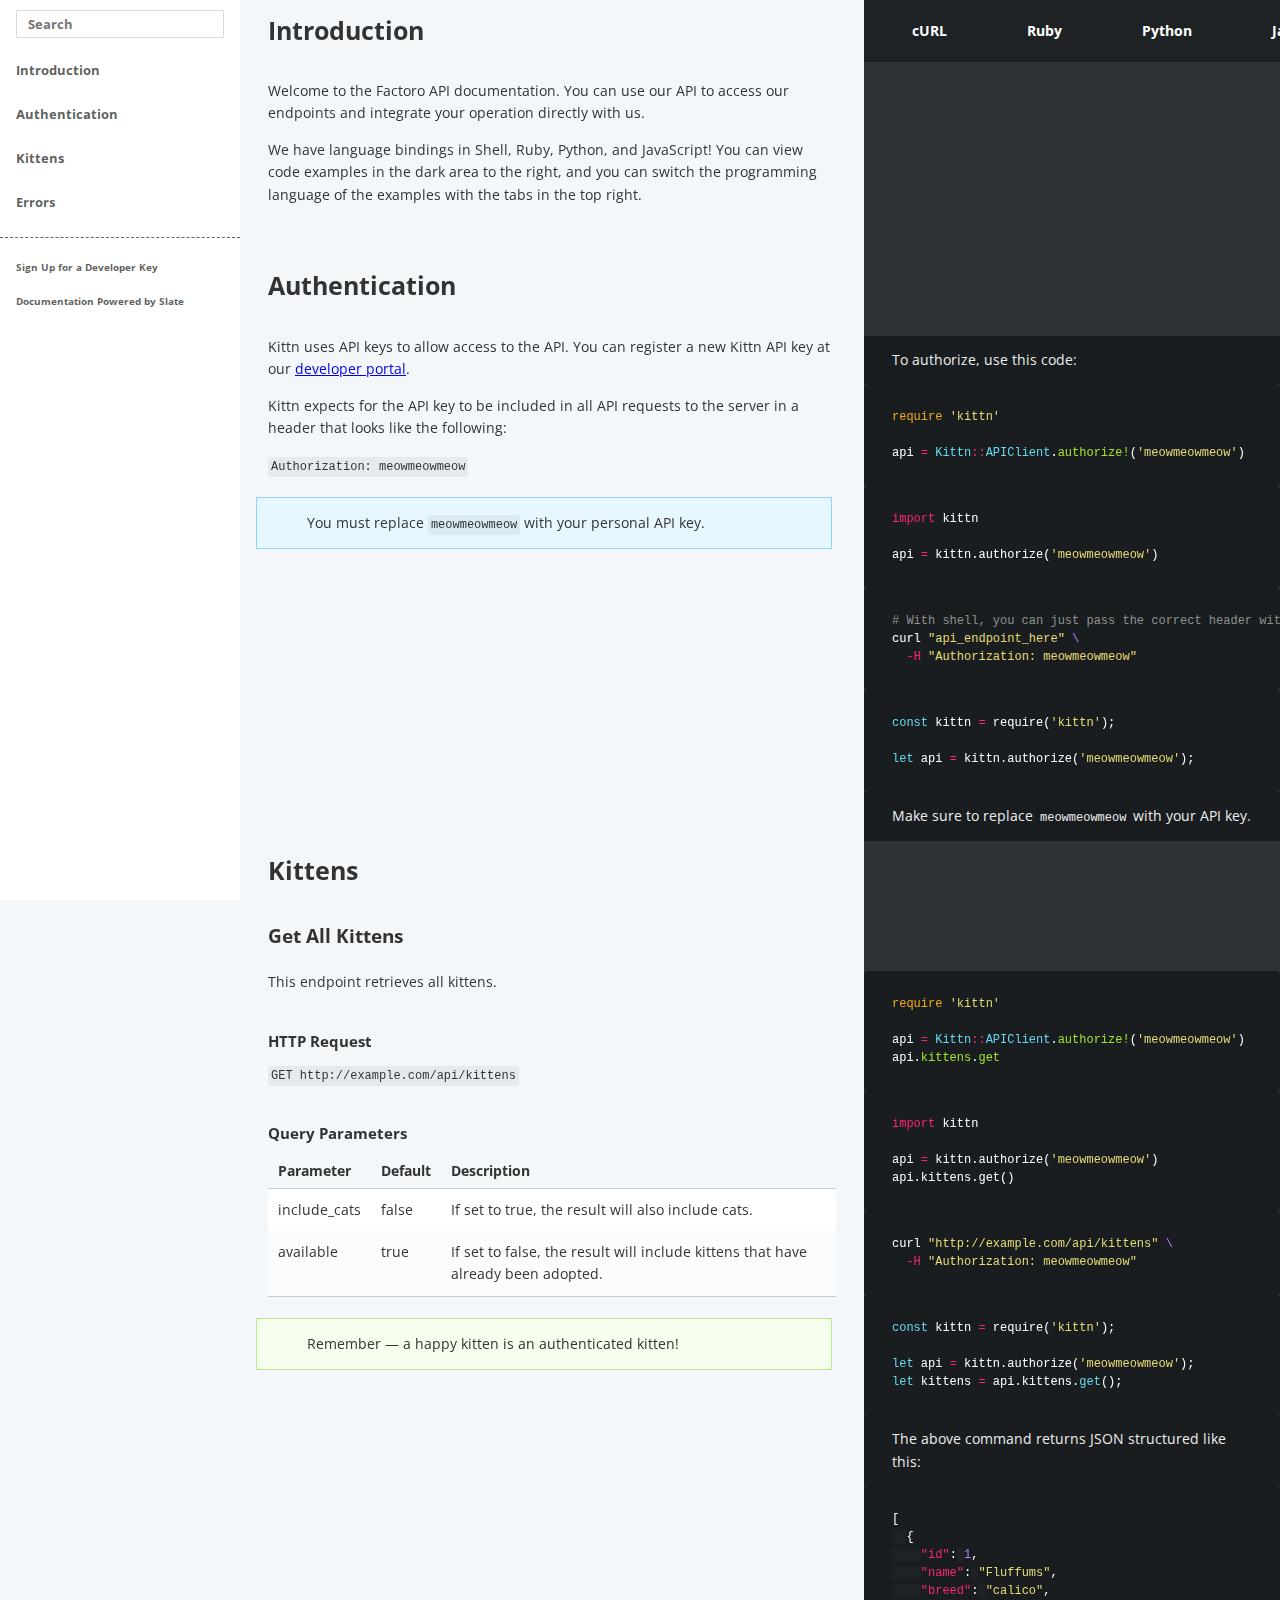
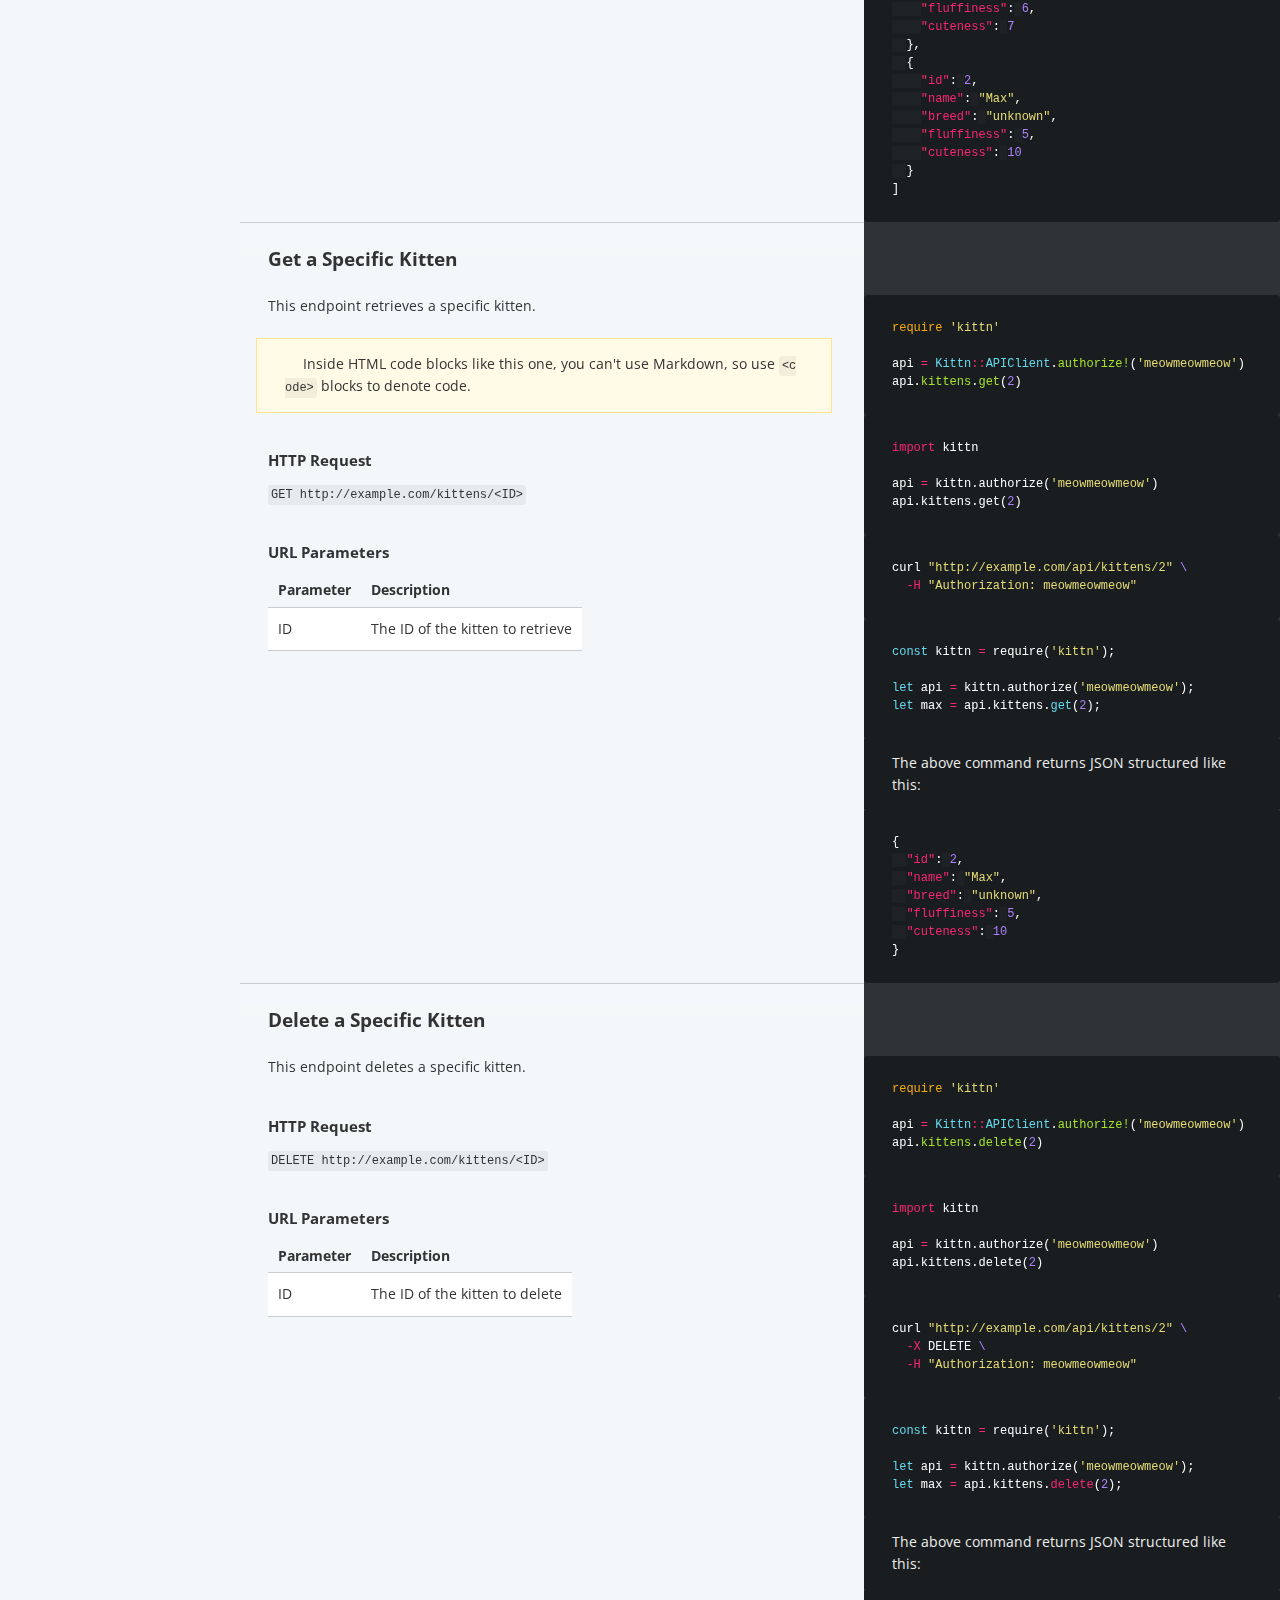
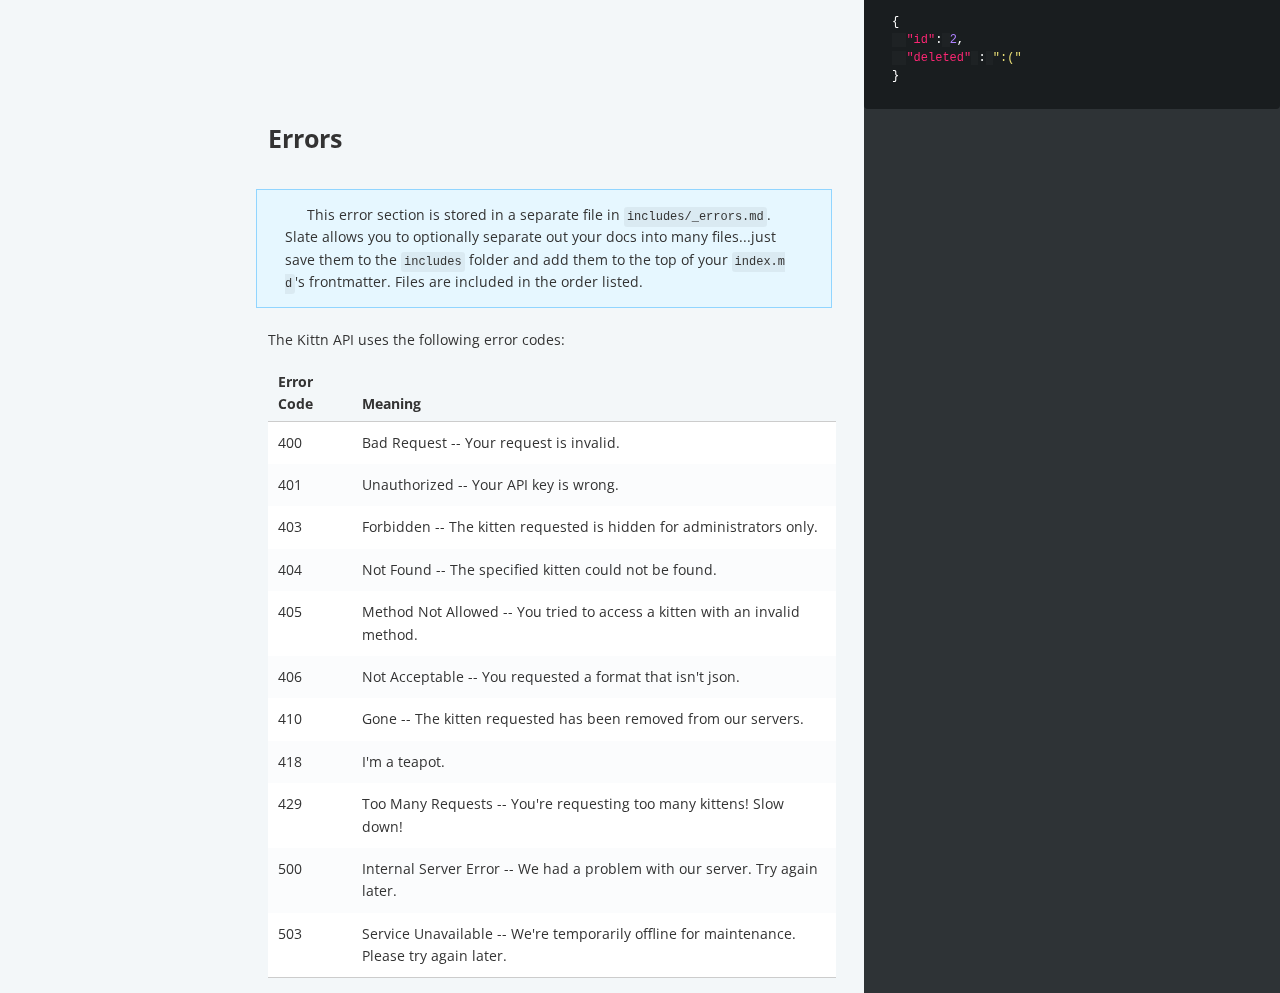
==== index.html @ afe152ae "publish: Adds localization support. Adds ant design style menu." ====
<!doctype html>
<html>
  <head>
    <meta charset="utf-8">
    <meta content="IE=edge,chrome=1" http-equiv="X-UA-Compatible">
    <meta name="viewport" content="width=device-width, initial-scale=1, maximum-scale=1">
    <title>t(:title)</title>

    <style media="screen">
      .highlight table td { padding: 5px; }
.highlight table pre { margin: 0; }
.highlight .gh {
  color: #999999;
}
.highlight .sr {
  color: #f6aa11;
}
.highlight .go {
  color: #888888;
}
.highlight .gp {
  color: #555555;
}
.highlight .gs {
}
.highlight .gu {
  color: #aaaaaa;
}
.highlight .nb {
  color: #f6aa11;
}
.highlight .cm {
  color: #75715e;
}
.highlight .cp {
  color: #75715e;
}
.highlight .c1 {
  color: #75715e;
}
.highlight .cs {
  color: #75715e;
}
.highlight .c, .highlight .ch, .highlight .cd, .highlight .cpf {
  color: #75715e;
}
.highlight .err {
  color: #960050;
}
.highlight .gr {
  color: #960050;
}
.highlight .gt {
  color: #960050;
}
.highlight .gd {
  color: #49483e;
}
.highlight .gi {
  color: #49483e;
}
.highlight .ge {
  color: #49483e;
}
.highlight .kc {
  color: #66d9ef;
}
.highlight .kd {
  color: #66d9ef;
}
.highlight .kr {
  color: #66d9ef;
}
.highlight .no {
  color: #66d9ef;
}
.highlight .kt {
  color: #66d9ef;
}
.highlight .mf {
  color: #ae81ff;
}
.highlight .mh {
  color: #ae81ff;
}
.highlight .il {
  color: #ae81ff;
}
.highlight .mi {
  color: #ae81ff;
}
.highlight .mo {
  color: #ae81ff;
}
.highlight .m, .highlight .mb, .highlight .mx {
  color: #ae81ff;
}
.highlight .sc {
  color: #ae81ff;
}
.highlight .se {
  color: #ae81ff;
}
.highlight .ss {
  color: #ae81ff;
}
.highlight .sd {
  color: #e6db74;
}
.highlight .s2 {
  color: #e6db74;
}
.highlight .sb {
  color: #e6db74;
}
.highlight .sh {
  color: #e6db74;
}
.highlight .si {
  color: #e6db74;
}
.highlight .sx {
  color: #e6db74;
}
.highlight .s1 {
  color: #e6db74;
}
.highlight .s, .highlight .sa, .highlight .dl {
  color: #e6db74;
}
.highlight .na {
  color: #a6e22e;
}
.highlight .nc {
  color: #a6e22e;
}
.highlight .nd {
  color: #a6e22e;
}
.highlight .ne {
  color: #a6e22e;
}
.highlight .nf, .highlight .fm {
  color: #a6e22e;
}
.highlight .vc {
  color: #ffffff;
}
.highlight .nn {
  color: #ffffff;
}
.highlight .ni {
  color: #ffffff;
}
.highlight .bp {
  color: #ffffff;
}
.highlight .vg {
  color: #ffffff;
}
.highlight .vi {
  color: #ffffff;
}
.highlight .nv, .highlight .vm {
  color: #ffffff;
}
.highlight .w {
  color: #ffffff;
}
.highlight {
  color: #ffffff;
}
.highlight .n, .highlight .py, .highlight .nx {
  color: #ffffff;
}
.highlight .nl {
  color: #f92672;
}
.highlight .ow {
  color: #f92672;
}
.highlight .nt {
  color: #f92672;
}
.highlight .k, .highlight .kv {
  color: #f92672;
}
.highlight .kn {
  color: #f92672;
}
.highlight .kp {
  color: #f92672;
}
.highlight .o {
  color: #f92672;
}
    </style>
    <style media="print">
      * {
        -webkit-transition:none!important;
        transition:none!important;
      }
      .highlight table td { padding: 5px; }
.highlight table pre { margin: 0; }
.highlight, .highlight .w {
  color: #586e75;
}
.highlight .err {
  color: #002b36;
  background-color: #dc322f;
}
.highlight .c, .highlight .ch, .highlight .cd, .highlight .cm, .highlight .cpf, .highlight .c1, .highlight .cs {
  color: #657b83;
}
.highlight .cp {
  color: #b58900;
}
.highlight .nt {
  color: #b58900;
}
.highlight .o, .highlight .ow {
  color: #93a1a1;
}
.highlight .p, .highlight .pi {
  color: #93a1a1;
}
.highlight .gi {
  color: #859900;
}
.highlight .gd {
  color: #dc322f;
}
.highlight .gh {
  color: #268bd2;
  background-color: #002b36;
  font-weight: bold;
}
.highlight .k, .highlight .kn, .highlight .kp, .highlight .kr, .highlight .kv {
  color: #6c71c4;
}
.highlight .kc {
  color: #cb4b16;
}
.highlight .kt {
  color: #cb4b16;
}
.highlight .kd {
  color: #cb4b16;
}
.highlight .s, .highlight .sb, .highlight .sc, .highlight .dl, .highlight .sd, .highlight .s2, .highlight .sh, .highlight .sx, .highlight .s1 {
  color: #859900;
}
.highlight .sa {
  color: #6c71c4;
}
.highlight .sr {
  color: #2aa198;
}
.highlight .si {
  color: #d33682;
}
.highlight .se {
  color: #d33682;
}
.highlight .nn {
  color: #b58900;
}
.highlight .nc {
  color: #b58900;
}
.highlight .no {
  color: #b58900;
}
.highlight .na {
  color: #268bd2;
}
.highlight .m, .highlight .mb, .highlight .mf, .highlight .mh, .highlight .mi, .highlight .il, .highlight .mo, .highlight .mx {
  color: #859900;
}
.highlight .ss {
  color: #859900;
}
    </style>
    <link href="stylesheets/screen-9bd0ce08.css" rel="stylesheet" media="screen" />
    <link href="stylesheets/print-f127ecdf.css" rel="stylesheet" media="print" />
      <script src="javascripts/all-a9fde460.js"></script>

    <script>
      $(function() { setupCodeCopy(); });
    </script>
  </head>

  <body class="index" data-languages="[&quot;shell&quot;,&quot;ruby&quot;,&quot;python&quot;,&quot;javascript&quot;]">
    <a href="#" id="nav-button">
      <span>
        NAV
        <img src="images/navbar-cad8cdcb.png" alt="" />
      </span>
    </a>
    <div class="toc-wrapper">
      <img src="images/logo-1e815a84.png" class="logo" alt="" />
        <div class="lang-selector">
              <a href="#" data-language-name="shell">cURL</a>
              <a href="#" data-language-name="ruby">Ruby</a>
              <a href="#" data-language-name="python">Python</a>
              <a href="#" data-language-name="javascript">JavaScript</a>
        </div>
        <div class="search">
          <input type="text" class="search" id="input-search" placeholder="Search">
        </div>
        <ul class="search-results"></ul>
      <ul id="toc" class="toc-list-h1">
          <li>
            <a href="#introduction" class="toc-h1 toc-link" data-title="Introduction">Introduction</a>
          </li>
          <li>
            <a href="#authentication" class="toc-h1 toc-link" data-title="Authentication">Authentication</a>
          </li>
          <li>
            <a href="#kittens" class="toc-h1 toc-link" data-title="Kittens">Kittens</a>
              <ul class="toc-list-h2">
                  <li>
                    <a href="#get-all-kittens" class="toc-h2 toc-link" data-title="Get All Kittens">Get All Kittens</a>
                  </li>
                  <li>
                    <a href="#get-a-specific-kitten" class="toc-h2 toc-link" data-title="Get a Specific Kitten">Get a Specific Kitten</a>
                  </li>
                  <li>
                    <a href="#delete-a-specific-kitten" class="toc-h2 toc-link" data-title="Delete a Specific Kitten">Delete a Specific Kitten</a>
                  </li>
              </ul>
          </li>
          <li>
            <a href="#errors" class="toc-h1 toc-link" data-title="Errors">Errors</a>
          </li>
      </ul>
        <ul class="toc-footer">
            <li><a href='#'>Sign Up for a Developer Key</a></li>
            <li><a href='https://github.com/slatedocs/slate'>Documentation Powered by Slate</a></li>
        </ul>
    </div>
    <div class="page-wrapper">
      <div class="dark-box"></div>
      <div class="content">
        <h1 id='introduction'>Introduction</h1>
<p>Welcome to the Factoro API  documentation. You can use our API to access our endpoints and integrate your operation directly with us.</p>

<p>We have language bindings in Shell, Ruby, Python, and JavaScript! You can view code examples in the dark area to the right, and you can switch the programming language of the examples with the tabs in the top right.</p>
<h1 id='authentication'>Authentication</h1>
<blockquote>
<p>To authorize, use this code:</p>
</blockquote>
<div class="highlight"><pre class="highlight ruby tab-ruby"><code><span class="nb">require</span> <span class="s1">'kittn'</span>

<span class="n">api</span> <span class="o">=</span> <span class="no">Kittn</span><span class="o">::</span><span class="no">APIClient</span><span class="p">.</span><span class="nf">authorize!</span><span class="p">(</span><span class="s1">'meowmeowmeow'</span><span class="p">)</span>
</code></pre></div><div class="highlight"><pre class="highlight python tab-python"><code><span class="kn">import</span> <span class="nn">kittn</span>

<span class="n">api</span> <span class="o">=</span> <span class="n">kittn</span><span class="p">.</span><span class="n">authorize</span><span class="p">(</span><span class="s">'meowmeowmeow'</span><span class="p">)</span>
</code></pre></div><div class="highlight"><pre class="highlight shell tab-shell"><code><span class="c"># With shell, you can just pass the correct header with each request</span>
curl <span class="s2">"api_endpoint_here"</span> <span class="se">\</span>
  <span class="nt">-H</span> <span class="s2">"Authorization: meowmeowmeow"</span>
</code></pre></div><div class="highlight"><pre class="highlight javascript tab-javascript"><code><span class="kd">const</span> <span class="nx">kittn</span> <span class="o">=</span> <span class="nx">require</span><span class="p">(</span><span class="dl">'</span><span class="s1">kittn</span><span class="dl">'</span><span class="p">);</span>

<span class="kd">let</span> <span class="nx">api</span> <span class="o">=</span> <span class="nx">kittn</span><span class="p">.</span><span class="nx">authorize</span><span class="p">(</span><span class="dl">'</span><span class="s1">meowmeowmeow</span><span class="dl">'</span><span class="p">);</span>
</code></pre></div>
<blockquote>
<p>Make sure to replace <code>meowmeowmeow</code> with your API key.</p>
</blockquote>

<p>Kittn uses API keys to allow access to the API. You can register a new Kittn API key at our <a href="http://example.com/developers">developer portal</a>.</p>

<p>Kittn expects for the API key to be included in all API requests to the server in a header that looks like the following:</p>

<p><code>Authorization: meowmeowmeow</code></p>

<aside class="notice">
You must replace <code>meowmeowmeow</code> with your personal API key.
</aside>
<h1 id='kittens'>Kittens</h1><h2 id='get-all-kittens'>Get All Kittens</h2><div class="highlight"><pre class="highlight ruby tab-ruby"><code><span class="nb">require</span> <span class="s1">'kittn'</span>

<span class="n">api</span> <span class="o">=</span> <span class="no">Kittn</span><span class="o">::</span><span class="no">APIClient</span><span class="p">.</span><span class="nf">authorize!</span><span class="p">(</span><span class="s1">'meowmeowmeow'</span><span class="p">)</span>
<span class="n">api</span><span class="p">.</span><span class="nf">kittens</span><span class="p">.</span><span class="nf">get</span>
</code></pre></div><div class="highlight"><pre class="highlight python tab-python"><code><span class="kn">import</span> <span class="nn">kittn</span>

<span class="n">api</span> <span class="o">=</span> <span class="n">kittn</span><span class="p">.</span><span class="n">authorize</span><span class="p">(</span><span class="s">'meowmeowmeow'</span><span class="p">)</span>
<span class="n">api</span><span class="p">.</span><span class="n">kittens</span><span class="p">.</span><span class="n">get</span><span class="p">()</span>
</code></pre></div><div class="highlight"><pre class="highlight shell tab-shell"><code>curl <span class="s2">"http://example.com/api/kittens"</span> <span class="se">\</span>
  <span class="nt">-H</span> <span class="s2">"Authorization: meowmeowmeow"</span>
</code></pre></div><div class="highlight"><pre class="highlight javascript tab-javascript"><code><span class="kd">const</span> <span class="nx">kittn</span> <span class="o">=</span> <span class="nx">require</span><span class="p">(</span><span class="dl">'</span><span class="s1">kittn</span><span class="dl">'</span><span class="p">);</span>

<span class="kd">let</span> <span class="nx">api</span> <span class="o">=</span> <span class="nx">kittn</span><span class="p">.</span><span class="nx">authorize</span><span class="p">(</span><span class="dl">'</span><span class="s1">meowmeowmeow</span><span class="dl">'</span><span class="p">);</span>
<span class="kd">let</span> <span class="nx">kittens</span> <span class="o">=</span> <span class="nx">api</span><span class="p">.</span><span class="nx">kittens</span><span class="p">.</span><span class="kd">get</span><span class="p">();</span>
</code></pre></div>
<blockquote>
<p>The above command returns JSON structured like this:</p>
</blockquote>
<div class="highlight"><pre class="highlight json tab-json"><code><span class="p">[</span><span class="w">
  </span><span class="p">{</span><span class="w">
    </span><span class="nl">"id"</span><span class="p">:</span><span class="w"> </span><span class="mi">1</span><span class="p">,</span><span class="w">
    </span><span class="nl">"name"</span><span class="p">:</span><span class="w"> </span><span class="s2">"Fluffums"</span><span class="p">,</span><span class="w">
    </span><span class="nl">"breed"</span><span class="p">:</span><span class="w"> </span><span class="s2">"calico"</span><span class="p">,</span><span class="w">
    </span><span class="nl">"fluffiness"</span><span class="p">:</span><span class="w"> </span><span class="mi">6</span><span class="p">,</span><span class="w">
    </span><span class="nl">"cuteness"</span><span class="p">:</span><span class="w"> </span><span class="mi">7</span><span class="w">
  </span><span class="p">},</span><span class="w">
  </span><span class="p">{</span><span class="w">
    </span><span class="nl">"id"</span><span class="p">:</span><span class="w"> </span><span class="mi">2</span><span class="p">,</span><span class="w">
    </span><span class="nl">"name"</span><span class="p">:</span><span class="w"> </span><span class="s2">"Max"</span><span class="p">,</span><span class="w">
    </span><span class="nl">"breed"</span><span class="p">:</span><span class="w"> </span><span class="s2">"unknown"</span><span class="p">,</span><span class="w">
    </span><span class="nl">"fluffiness"</span><span class="p">:</span><span class="w"> </span><span class="mi">5</span><span class="p">,</span><span class="w">
    </span><span class="nl">"cuteness"</span><span class="p">:</span><span class="w"> </span><span class="mi">10</span><span class="w">
  </span><span class="p">}</span><span class="w">
</span><span class="p">]</span><span class="w">
</span></code></pre></div>
<p>This endpoint retrieves all kittens.</p>
<h3 id='http-request'>HTTP Request</h3>
<p><code>GET http://example.com/api/kittens</code></p>
<h3 id='query-parameters'>Query Parameters</h3>
<table><thead>
<tr>
<th>Parameter</th>
<th>Default</th>
<th>Description</th>
</tr>
</thead><tbody>
<tr>
<td>include_cats</td>
<td>false</td>
<td>If set to true, the result will also include cats.</td>
</tr>
<tr>
<td>available</td>
<td>true</td>
<td>If set to false, the result will include kittens that have already been adopted.</td>
</tr>
</tbody></table>

<aside class="success">
Remember — a happy kitten is an authenticated kitten!
</aside>
<h2 id='get-a-specific-kitten'>Get a Specific Kitten</h2><div class="highlight"><pre class="highlight ruby tab-ruby"><code><span class="nb">require</span> <span class="s1">'kittn'</span>

<span class="n">api</span> <span class="o">=</span> <span class="no">Kittn</span><span class="o">::</span><span class="no">APIClient</span><span class="p">.</span><span class="nf">authorize!</span><span class="p">(</span><span class="s1">'meowmeowmeow'</span><span class="p">)</span>
<span class="n">api</span><span class="p">.</span><span class="nf">kittens</span><span class="p">.</span><span class="nf">get</span><span class="p">(</span><span class="mi">2</span><span class="p">)</span>
</code></pre></div><div class="highlight"><pre class="highlight python tab-python"><code><span class="kn">import</span> <span class="nn">kittn</span>

<span class="n">api</span> <span class="o">=</span> <span class="n">kittn</span><span class="p">.</span><span class="n">authorize</span><span class="p">(</span><span class="s">'meowmeowmeow'</span><span class="p">)</span>
<span class="n">api</span><span class="p">.</span><span class="n">kittens</span><span class="p">.</span><span class="n">get</span><span class="p">(</span><span class="mi">2</span><span class="p">)</span>
</code></pre></div><div class="highlight"><pre class="highlight shell tab-shell"><code>curl <span class="s2">"http://example.com/api/kittens/2"</span> <span class="se">\</span>
  <span class="nt">-H</span> <span class="s2">"Authorization: meowmeowmeow"</span>
</code></pre></div><div class="highlight"><pre class="highlight javascript tab-javascript"><code><span class="kd">const</span> <span class="nx">kittn</span> <span class="o">=</span> <span class="nx">require</span><span class="p">(</span><span class="dl">'</span><span class="s1">kittn</span><span class="dl">'</span><span class="p">);</span>

<span class="kd">let</span> <span class="nx">api</span> <span class="o">=</span> <span class="nx">kittn</span><span class="p">.</span><span class="nx">authorize</span><span class="p">(</span><span class="dl">'</span><span class="s1">meowmeowmeow</span><span class="dl">'</span><span class="p">);</span>
<span class="kd">let</span> <span class="nx">max</span> <span class="o">=</span> <span class="nx">api</span><span class="p">.</span><span class="nx">kittens</span><span class="p">.</span><span class="kd">get</span><span class="p">(</span><span class="mi">2</span><span class="p">);</span>
</code></pre></div>
<blockquote>
<p>The above command returns JSON structured like this:</p>
</blockquote>
<div class="highlight"><pre class="highlight json tab-json"><code><span class="p">{</span><span class="w">
  </span><span class="nl">"id"</span><span class="p">:</span><span class="w"> </span><span class="mi">2</span><span class="p">,</span><span class="w">
  </span><span class="nl">"name"</span><span class="p">:</span><span class="w"> </span><span class="s2">"Max"</span><span class="p">,</span><span class="w">
  </span><span class="nl">"breed"</span><span class="p">:</span><span class="w"> </span><span class="s2">"unknown"</span><span class="p">,</span><span class="w">
  </span><span class="nl">"fluffiness"</span><span class="p">:</span><span class="w"> </span><span class="mi">5</span><span class="p">,</span><span class="w">
  </span><span class="nl">"cuteness"</span><span class="p">:</span><span class="w"> </span><span class="mi">10</span><span class="w">
</span><span class="p">}</span><span class="w">
</span></code></pre></div>
<p>This endpoint retrieves a specific kitten.</p>

<aside class="warning">Inside HTML code blocks like this one, you can't use Markdown, so use <code>&lt;code&gt;</code> blocks to denote code.</aside>
<h3 id='http-request-2'>HTTP Request</h3>
<p><code>GET http://example.com/kittens/&lt;ID&gt;</code></p>
<h3 id='url-parameters'>URL Parameters</h3>
<table><thead>
<tr>
<th>Parameter</th>
<th>Description</th>
</tr>
</thead><tbody>
<tr>
<td>ID</td>
<td>The ID of the kitten to retrieve</td>
</tr>
</tbody></table>
<h2 id='delete-a-specific-kitten'>Delete a Specific Kitten</h2><div class="highlight"><pre class="highlight ruby tab-ruby"><code><span class="nb">require</span> <span class="s1">'kittn'</span>

<span class="n">api</span> <span class="o">=</span> <span class="no">Kittn</span><span class="o">::</span><span class="no">APIClient</span><span class="p">.</span><span class="nf">authorize!</span><span class="p">(</span><span class="s1">'meowmeowmeow'</span><span class="p">)</span>
<span class="n">api</span><span class="p">.</span><span class="nf">kittens</span><span class="p">.</span><span class="nf">delete</span><span class="p">(</span><span class="mi">2</span><span class="p">)</span>
</code></pre></div><div class="highlight"><pre class="highlight python tab-python"><code><span class="kn">import</span> <span class="nn">kittn</span>

<span class="n">api</span> <span class="o">=</span> <span class="n">kittn</span><span class="p">.</span><span class="n">authorize</span><span class="p">(</span><span class="s">'meowmeowmeow'</span><span class="p">)</span>
<span class="n">api</span><span class="p">.</span><span class="n">kittens</span><span class="p">.</span><span class="n">delete</span><span class="p">(</span><span class="mi">2</span><span class="p">)</span>
</code></pre></div><div class="highlight"><pre class="highlight shell tab-shell"><code>curl <span class="s2">"http://example.com/api/kittens/2"</span> <span class="se">\</span>
  <span class="nt">-X</span> DELETE <span class="se">\</span>
  <span class="nt">-H</span> <span class="s2">"Authorization: meowmeowmeow"</span>
</code></pre></div><div class="highlight"><pre class="highlight javascript tab-javascript"><code><span class="kd">const</span> <span class="nx">kittn</span> <span class="o">=</span> <span class="nx">require</span><span class="p">(</span><span class="dl">'</span><span class="s1">kittn</span><span class="dl">'</span><span class="p">);</span>

<span class="kd">let</span> <span class="nx">api</span> <span class="o">=</span> <span class="nx">kittn</span><span class="p">.</span><span class="nx">authorize</span><span class="p">(</span><span class="dl">'</span><span class="s1">meowmeowmeow</span><span class="dl">'</span><span class="p">);</span>
<span class="kd">let</span> <span class="nx">max</span> <span class="o">=</span> <span class="nx">api</span><span class="p">.</span><span class="nx">kittens</span><span class="p">.</span><span class="k">delete</span><span class="p">(</span><span class="mi">2</span><span class="p">);</span>
</code></pre></div>
<blockquote>
<p>The above command returns JSON structured like this:</p>
</blockquote>
<div class="highlight"><pre class="highlight json tab-json"><code><span class="p">{</span><span class="w">
  </span><span class="nl">"id"</span><span class="p">:</span><span class="w"> </span><span class="mi">2</span><span class="p">,</span><span class="w">
  </span><span class="nl">"deleted"</span><span class="w"> </span><span class="p">:</span><span class="w"> </span><span class="s2">":("</span><span class="w">
</span><span class="p">}</span><span class="w">
</span></code></pre></div>
<p>This endpoint deletes a specific kitten.</p>
<h3 id='http-request-3'>HTTP Request</h3>
<p><code>DELETE http://example.com/kittens/&lt;ID&gt;</code></p>
<h3 id='url-parameters-2'>URL Parameters</h3>
<table><thead>
<tr>
<th>Parameter</th>
<th>Description</th>
</tr>
</thead><tbody>
<tr>
<td>ID</td>
<td>The ID of the kitten to delete</td>
</tr>
</tbody></table>
<h1 id='errors'>Errors</h1>
<aside class="notice">
This error section is stored in a separate file in <code>includes/_errors.md</code>. Slate allows you to optionally separate out your docs into many files...just save them to the <code>includes</code> folder and add them to the top of your <code>index.md</code>'s frontmatter. Files are included in the order listed.
</aside>

<p>The Kittn API uses the following error codes:</p>

<table><thead>
<tr>
<th>Error Code</th>
<th>Meaning</th>
</tr>
</thead><tbody>
<tr>
<td>400</td>
<td>Bad Request -- Your request is invalid.</td>
</tr>
<tr>
<td>401</td>
<td>Unauthorized -- Your API key is wrong.</td>
</tr>
<tr>
<td>403</td>
<td>Forbidden -- The kitten requested is hidden for administrators only.</td>
</tr>
<tr>
<td>404</td>
<td>Not Found -- The specified kitten could not be found.</td>
</tr>
<tr>
<td>405</td>
<td>Method Not Allowed -- You tried to access a kitten with an invalid method.</td>
</tr>
<tr>
<td>406</td>
<td>Not Acceptable -- You requested a format that isn&#39;t json.</td>
</tr>
<tr>
<td>410</td>
<td>Gone -- The kitten requested has been removed from our servers.</td>
</tr>
<tr>
<td>418</td>
<td>I&#39;m a teapot.</td>
</tr>
<tr>
<td>429</td>
<td>Too Many Requests -- You&#39;re requesting too many kittens! Slow down!</td>
</tr>
<tr>
<td>500</td>
<td>Internal Server Error -- We had a problem with our server. Try again later.</td>
</tr>
<tr>
<td>503</td>
<td>Service Unavailable -- We&#39;re temporarily offline for maintenance. Please try again later.</td>
</tr>
</tbody></table>

      </div>
      <div class="dark-box">
          <div class="lang-selector">
                <a href="#" data-language-name="shell">cURL</a>
                <a href="#" data-language-name="ruby">Ruby</a>
                <a href="#" data-language-name="python">Python</a>
                <a href="#" data-language-name="javascript">JavaScript</a>
          </div>
      </div>
    </div>
  </body>
</html>
---- stylesheets/screen-9bd0ce08.css ----
/*! normalize.css v3.0.2 | MIT License | git.io/normalize */@import url("https://fonts.googleapis.com/css?family=Open+Sans");html{font-family:sans-serif;-ms-text-size-adjust:100%;-webkit-text-size-adjust:100%}body{margin:0}article,aside,details,figcaption,figure,footer,header,hgroup,main,menu,nav,section,summary{display:block}audio,canvas,progress,video{display:inline-block;vertical-align:baseline}audio:not([controls]){display:none;height:0}[hidden],template{display:none}a{background-color:transparent}a:active,a:hover{outline:0}abbr[title]{border-bottom:1px dotted}b,strong{font-weight:bold}dfn{font-style:italic}h1{font-size:2em;margin:0.67em 0}mark{background:#ff0;color:#000}small{font-size:80%}sub,sup{font-size:75%;line-height:0;position:relative;vertical-align:baseline}sup{top:-0.5em}sub{bottom:-0.25em}img{border:0}svg:not(:root){overflow:hidden}figure{margin:1em 40px}hr{-webkit-box-sizing:content-box;box-sizing:content-box;height:0}pre{overflow:auto}code,kbd,pre,samp{font-family:monospace, monospace;font-size:1em}button,input,optgroup,select,textarea{color:inherit;font:inherit;margin:0}button{overflow:visible}button,select{text-transform:none}button,html input[type="button"],input[type="reset"],input[type="submit"]{-webkit-appearance:button;cursor:pointer}button[disabled],html input[disabled]{cursor:default}button::-moz-focus-inner,input::-moz-focus-inner{border:0;padding:0}input{line-height:normal}input[type="checkbox"],input[type="radio"]{-webkit-box-sizing:border-box;box-sizing:border-box;padding:0}input[type="number"]::-webkit-inner-spin-button,input[type="number"]::-webkit-outer-spin-button{height:auto}input[type="search"]{-webkit-appearance:textfield;-webkit-box-sizing:content-box;box-sizing:content-box}input[type="search"]::-webkit-search-cancel-button,input[type="search"]::-webkit-search-decoration{-webkit-appearance:none}fieldset{border:1px solid #c0c0c0;margin:0 2px;padding:0.35em 0.625em 0.75em}legend{border:0;padding:0}textarea{overflow:auto}optgroup{font-weight:bold}table{border-collapse:collapse;border-spacing:0}td,th{padding:0}.content h1,.content h2,.content h3,.content h4,.content h5,.content h6,html,body{font-family:'Open Sans', -apple-system, BlinkMacSystemFont, "Segoe UI", Roboto, Helvetica, Arial, sans-serif, "Apple Color Emoji", "Segoe UI Emoji", "Segoe UI Symbol";font-size:14px}.content h1,.content h2,.content h3,.content h4,.content h5,.content h6{font-weight:bold}.content code,.content pre{font-family:Consolas, Menlo, Monaco, "Lucida Console", "Liberation Mono", "DejaVu Sans Mono", "Bitstream Vera Sans Mono", "Courier New", monospace, serif;font-size:12px;line-height:1.5}.content code{word-break:break-all;-webkit-hyphens:auto;-ms-hyphens:auto;hyphens:auto}@font-face{font-family:'slate';src:url(../fonts/slate-cfc9d06b.eot?-syv14m);src:url(../fonts/slate-cfc9d06b.eot?#iefix-syv14m) format("embedded-opentype"),url(../fonts/slate.woff2?-syv14m) format("woff2"),url(../fonts/slate.woff?-syv14m) format("woff"),url(../fonts/slate-7b7da4fe.ttf?-syv14m) format("truetype"),url(../fonts/slate-e55b8307.svg?-syv14m#slate) format("svg");font-weight:normal;font-style:normal}.content aside.warning:before,.content aside.notice:before,.content aside.success:before{font-family:'slate';speak:none;font-style:normal;font-weight:normal;font-variant:normal;text-transform:none;line-height:1}.content aside.warning:before{content:"\e600"}.content aside.notice:before{content:"\e602"}.content aside.success:before{content:"\e606"}html{font-family:sans-serif;-ms-text-size-adjust:100%;-webkit-text-size-adjust:100%}html,body{color:#333;padding:0;margin:0;-webkit-font-smoothing:antialiased;-moz-osx-font-smoothing:grayscale;background-color:#F3F7F9;height:100%;-webkit-text-size-adjust:none}#toc>ul>li>a>span{float:right;background-color:#2484FF;border-radius:40px;width:20px}.toc-wrapper{-webkit-transition:left 0.3s ease-in-out;transition:left 0.3s ease-in-out;overflow-y:auto;overflow-x:hidden;position:fixed;z-index:30;top:0;left:0;bottom:0;width:240px;background-color:#fff;font-size:13px;font-weight:bold}.toc-wrapper .lang-selector{display:none}.toc-wrapper .lang-selector a{padding-top:0.5em;padding-bottom:0.5em}.toc-wrapper .logo{display:block;max-width:100%;margin-bottom:0px}.toc-wrapper>.search{position:relative}.toc-wrapper>.search input{background-color:#fff;background-image:none;border:1px solid #d9d9d9;border-radius:2px;-webkit-box-sizing:border-box;box-sizing:border-box;color:rgba(0,0,0,0.85);display:inline-block;-webkit-font-feature-settings:"tnum";font-feature-settings:"tnum";font-variant:tabular-nums;list-style:none;margin:0;min-width:0;padding:4px 11px;position:relative;-webkit-transition:all .3s;transition:all .3s;width:208px;margin:10px 16px}.toc-wrapper>.search input:active,.toc-wrapper>.search input:focus{border-color:#40a9ff;border-right-width:1px !important;-webkit-box-shadow:0 0 0 2px rgba(24,144,255,0.2);box-shadow:0 0 0 2px rgba(24,144,255,0.2);outline:0}.toc-wrapper .search-results{margin-top:0;-webkit-box-sizing:border-box;box-sizing:border-box;height:0;overflow-y:auto;overflow-x:hidden;-webkit-transition-property:height, margin;transition-property:height, margin;-webkit-transition-duration:180ms;transition-duration:180ms;-webkit-transition-timing-function:ease-in-out;transition-timing-function:ease-in-out;background:#fafafa}.toc-wrapper .search-results.visible{height:30%;margin-bottom:1em}.toc-wrapper .search-results li{margin:1em 16px;line-height:1}.toc-wrapper .search-results a{color:rgba(0,0,0,0.65);text-decoration:none}.toc-wrapper .search-results a:hover{text-decoration:underline}.toc-wrapper ul,.toc-wrapper li{list-style:none;margin:0;padding:0;line-height:28px}.toc-wrapper li{color:rgba(0,0,0,0.65);-webkit-transition-property:background;transition-property:background;-webkit-transition-timing-function:linear;transition-timing-function:linear;-webkit-transition-duration:200ms;transition-duration:200ms}.toc-wrapper .toc-link{position:relative}.toc-wrapper .toc-link::after{border-right:4px solid #1890ff;bottom:0;content:"";opacity:0;position:absolute;right:0;top:0;-webkit-transform:scaleY(0.0001);transform:scaleY(0.0001);-webkit-transition:opacity 0.15s cubic-bezier(0.215, 0.61, 0.355, 1),-webkit-transform 0.15s cubic-bezier(0.215, 0.61, 0.355, 1);transition:opacity 0.15s cubic-bezier(0.215, 0.61, 0.355, 1),-webkit-transform 0.15s cubic-bezier(0.215, 0.61, 0.355, 1);transition:transform 0.15s cubic-bezier(0.215, 0.61, 0.355, 1),opacity 0.15s cubic-bezier(0.215, 0.61, 0.355, 1);transition:transform 0.15s cubic-bezier(0.215, 0.61, 0.355, 1),opacity 0.15s cubic-bezier(0.215, 0.61, 0.355, 1),-webkit-transform 0.15s cubic-bezier(0.215, 0.61, 0.355, 1)}.toc-wrapper .toc-link.active{background-color:#e6f7ff;color:rgba(0,0,0,0.85)}.toc-wrapper .toc-link.active::after{opacity:1;-webkit-transform:scaleY(1);transform:scaleY(1)}.toc-wrapper .toc-link.active-parent{background-color:#e6f7ff;color:rgba(0,0,0,0.85)}.toc-wrapper .toc-list-h2{display:none;background-color:#fafafa;font-weight:500}.toc-wrapper .toc-h2{padding-left:26px;font-size:12px}.toc-wrapper .toc-footer{padding:1em 0;margin-top:1em;border-top:1px dashed #666}.toc-wrapper .toc-footer li,.toc-wrapper .toc-footer a{color:rgba(0,0,0,0.65);text-decoration:none}.toc-wrapper .toc-footer a:hover{text-decoration:underline}.toc-wrapper .toc-footer li{font-size:0.8em;line-height:1.7;text-decoration:none}.toc-link,.toc-footer li{padding:8px 16px;display:block;overflow-x:hidden;white-space:nowrap;text-overflow:ellipsis;text-decoration:none;color:rgba(0,0,0,0.65);-webkit-transition-property:background;transition-property:background;-webkit-transition-timing-function:linear;transition-timing-function:linear;-webkit-transition-duration:130ms;transition-duration:130ms}#nav-button{padding:0 1.5em 5em 0;display:none;position:fixed;top:0;left:0;z-index:100;color:#000;text-decoration:none;font-weight:bold;opacity:0.7;line-height:16px;-webkit-transition:left 0.3s ease-in-out;transition:left 0.3s ease-in-out}#nav-button span{display:block;padding:6px 6px 6px;background-color:rgba(243,247,249,0.7);-webkit-transform-origin:0 0;transform-origin:0 0;-webkit-transform:rotate(-90deg) translate(-100%, 0);transform:rotate(-90deg) translate(-100%, 0);border-radius:0 0 0 5px}#nav-button img{height:16px;vertical-align:bottom}#nav-button:hover{opacity:1}#nav-button.open{left:240px}.page-wrapper{margin-left:240px;position:relative;z-index:10;background-color:#F3F7F9;min-height:100%;padding-bottom:1px}.page-wrapper .dark-box{width:40%;background-color:#2E3336;position:absolute;right:0;top:0;bottom:0}.page-wrapper .lang-selector{position:fixed;z-index:50;border-bottom:5px solid #2E3336}.lang-selector{display:flex;background-color:#1E2224;width:100%;font-weight:bold;overflow-x:auto;padding:8px}.lang-selector a{display:inline;color:#fff;text-decoration:none;padding:8px 32px;margin:0 8px;line-height:30px;outline:0;border-radius:4px}.lang-selector a:active,.lang-selector a:focus{background-color:#111;color:#fff}.lang-selector a.active{background-color:#2E3336;color:#fff}.lang-selector:after{content:'';clear:both;display:block}.content{-webkit-transform:translateZ(0);position:relative;z-index:30}.content:after{content:'';display:block;clear:both}.content>h1,.content>h2,.content>h3,.content>h4,.content>h5,.content>h6,.content>p,.content>table,.content>ul,.content>ol,.content>dl{margin-right:40%;padding:0 28px;-webkit-box-sizing:border-box;box-sizing:border-box;display:block}.content>aside{margin-right:calc(40% + 32px);margin-left:16px;padding:0 28px;-webkit-box-sizing:border-box;box-sizing:border-box;display:block}.content>ul,.content>ol{padding-left:43px}.content>h1,.content>h2,.content>div{clear:both}.content h1{font-size:25px;padding-top:0.5em;padding-bottom:0.5em;margin-bottom:21px;margin-top:2em}.content h1:first-child,.content div:first-child+h1{border-top-width:0;margin-top:0}.content h2{font-size:19px;margin-top:4em;margin-bottom:0;border-top:1px solid #ccc;padding-top:1.2em;padding-bottom:1.2em;background-image:-webkit-gradient(linear, left top, left bottom, from(rgba(255,255,255,0.2)), to(rgba(255,255,255,0)));background-image:linear-gradient(to bottom, rgba(255,255,255,0.2), rgba(255,255,255,0))}.content h1+h2,.content h1+div+h2{margin-top:-21px;border-top:none}.content h3,.content h4,.content h5,.content h6{font-size:15px;margin-top:2.5em;margin-bottom:0.8em}.content h4,.content h5,.content h6{font-size:10px}.content hr{margin:2em 0;border-top:2px solid #2E3336;border-bottom:2px solid #F3F7F9}.content table{margin-bottom:1em;overflow:auto}.content table th,.content table td{text-align:left;vertical-align:top;line-height:1.6}.content table th code,.content table td code{white-space:nowrap}.content table th{padding:5px 10px;border-bottom:1px solid #ccc;vertical-align:bottom}.content table td{padding:10px}.content table tr:last-child{border-bottom:1px solid #ccc}.content table tr:nth-child(odd)>td{background-color:white}.content table tr:nth-child(even)>td{background-color:#fbfcfd}.content dt{font-weight:bold}.content dd{margin-left:15px}.content p,.content li,.content dt,.content dd{line-height:1.6;margin-top:0}.content img{max-width:100%}.content code{background-color:rgba(0,0,0,0.05);padding:3px;border-radius:3px}.content pre>code{background-color:transparent;padding:0}.content aside{padding-top:1em;padding-bottom:1em;margin-top:1.5em;margin-bottom:1.5em;background:#e6f7ff;border:1px solid #91d5ff;line-height:1.6}.content aside.warning{background-color:#fffbe6;border:1px solid #ffe58f}.content aside.success{background-color:#f6ffed;border:1px solid #b7eb8f}.content aside:before{vertical-align:middle;padding-right:0.5em;font-size:14px}.content aside.notice:before{color:#1890ff}.content aside.warning:before{color:#faad14}.content aside.success:before{color:#52c41a}.content .search-highlight{padding:2px;margin:-3px;border-radius:4px;border:1px solid #F7E633;background:-webkit-gradient(linear, right bottom, left top, from(#F7E633), to(#F1D32F));background:linear-gradient(to top left, #F7E633 0%, #F1D32F 100%)}.content>div.highlight{clear:none}.content pre,.content blockquote{background-color:#1E2224;color:#fff;margin:0;width:40%;float:right;clear:right;-webkit-box-sizing:border-box;box-sizing:border-box;border-radius:4px}.content pre>p,.content blockquote>p{margin:0}.content pre a,.content blockquote a{color:#fff;text-decoration:none;border-bottom:dashed 1px #ccc}.content pre{padding-top:2em;padding-bottom:2em;padding:2em 28px;background-color:#191D1F;border-radius:4px}.content blockquote>p{background-color:#191D1F;padding:13px 2em;color:#eee}@media (max-width: 930px){.toc-wrapper{left:-240px}.toc-wrapper.open{left:0}.page-wrapper{margin-left:0}#nav-button{display:block}.toc-link{padding-top:0.3em;padding-bottom:0.3em}}@media (max-width: 690px){.dark-box{display:none}.content>h1,.content>h2,.content>h3,.content>h4,.content>h5,.content>h6,.content>p,.content>table,.content>ul,.content>ol,.content>dl,.content>aside{margin-right:0}.toc-wrapper .lang-selector{display:block}.page-wrapper .lang-selector{display:none}.content pre,.content blockquote{width:auto;float:none}.content>pre+h1,.content>blockquote+h1,.content>pre+h2,.content>blockquote+h2,.content>pre+h3,.content>blockquote+h3,.content>pre+h4,.content>blockquote+h4,.content>pre+h5,.content>blockquote+h5,.content>pre+h6,.content>blockquote+h6,.content>pre+p,.content>blockquote+p,.content>pre+table,.content>blockquote+table,.content>pre+ul,.content>blockquote+ul,.content>pre+ol,.content>blockquote+ol,.content>pre+dl,.content>blockquote+dl,.content>pre+aside,.content>blockquote+aside{margin-top:28px}}.highlight .c,.highlight .cm,.highlight .c1,.highlight .cs{color:#909090}.highlight,.highlight .w{background-color:#1E2224}.copy-clipboard{float:right;fill:#9DAAB6;cursor:pointer;opacity:0.4;height:18px;width:18px}.copy-clipboard:hover{opacity:0.8}
---- stylesheets/print-f127ecdf.css ----
/*! normalize.css v3.0.2 | MIT License | git.io/normalize */html{font-family:sans-serif;-ms-text-size-adjust:100%;-webkit-text-size-adjust:100%}body{margin:0}article,aside,details,figcaption,figure,footer,header,hgroup,main,menu,nav,section,summary{display:block}audio,canvas,progress,video{display:inline-block;vertical-align:baseline}audio:not([controls]){display:none;height:0}[hidden],template{display:none}a{background-color:transparent}a:active,a:hover{outline:0}abbr[title]{border-bottom:1px dotted}b,strong{font-weight:bold}dfn{font-style:italic}h1{font-size:2em;margin:0.67em 0}mark{background:#ff0;color:#000}small{font-size:80%}sub,sup{font-size:75%;line-height:0;position:relative;vertical-align:baseline}sup{top:-0.5em}sub{bottom:-0.25em}img{border:0}svg:not(:root){overflow:hidden}figure{margin:1em 40px}hr{-webkit-box-sizing:content-box;box-sizing:content-box;height:0}pre{overflow:auto}code,kbd,pre,samp{font-family:monospace, monospace;font-size:1em}button,input,optgroup,select,textarea{color:inherit;font:inherit;margin:0}button{overflow:visible}button,select{text-transform:none}button,html input[type="button"],input[type="reset"],input[type="submit"]{-webkit-appearance:button;cursor:pointer}button[disabled],html input[disabled]{cursor:default}button::-moz-focus-inner,input::-moz-focus-inner{border:0;padding:0}input{line-height:normal}input[type="checkbox"],input[type="radio"]{-webkit-box-sizing:border-box;box-sizing:border-box;padding:0}input[type="number"]::-webkit-inner-spin-button,input[type="number"]::-webkit-outer-spin-button{height:auto}input[type="search"]{-webkit-appearance:textfield;-webkit-box-sizing:content-box;box-sizing:content-box}input[type="search"]::-webkit-search-cancel-button,input[type="search"]::-webkit-search-decoration{-webkit-appearance:none}fieldset{border:1px solid #c0c0c0;margin:0 2px;padding:0.35em 0.625em 0.75em}legend{border:0;padding:0}textarea{overflow:auto}optgroup{font-weight:bold}table{border-collapse:collapse;border-spacing:0}td,th{padding:0}.content h1,.content h2,.content h3,.content h4,body{font-family:'Open Sans', -apple-system, BlinkMacSystemFont, "Segoe UI", Roboto, Helvetica, Arial, sans-serif, "Apple Color Emoji", "Segoe UI Emoji", "Segoe UI Symbol";font-size:14px}.content h1,.content h2,.content h3,.content h4{font-weight:bold}.content pre,.content code{font-family:Consolas, Menlo, Monaco, "Lucida Console", "Liberation Mono", "DejaVu Sans Mono", "Bitstream Vera Sans Mono", "Courier New", monospace, serif;font-size:12px;line-height:1.5}.content pre,.content code{word-break:break-all;-webkit-hyphens:auto;-ms-hyphens:auto;hyphens:auto}@font-face{font-family:'slate';src:url(../fonts/slate-cfc9d06b.eot?-syv14m);src:url(../fonts/slate-cfc9d06b.eot?#iefix-syv14m) format("embedded-opentype"),url(../fonts/slate.woff2?-syv14m) format("woff2"),url(../fonts/slate.woff?-syv14m) format("woff"),url(../fonts/slate-7b7da4fe.ttf?-syv14m) format("truetype"),url(../fonts/slate-e55b8307.svg?-syv14m#slate) format("svg");font-weight:normal;font-style:normal}.content aside.warning:before,.content aside.notice:before,.content aside.success:before{font-family:'slate';speak:none;font-style:normal;font-weight:normal;font-variant:normal;text-transform:none;line-height:1}.content aside.warning:before{content:"\e600"}.content aside.notice:before{content:"\e602"}.content aside.success:before{content:"\e606"}.tocify,.toc-footer,.lang-selector,.search,#nav-button{display:none}.tocify-wrapper>img{margin:0 auto;display:block}.content{font-size:12px}.content pre,.content code{border:1px solid #ccc;border-radius:5px;font-size:0.8em}.content pre code{border:0}.content pre{padding:1.3em}.content code{padding:0.2em}.content table{border:1px solid #ccc}.content table tr{border-bottom:1px solid #ccc}.content table td,.content table th{padding:0.7em}.content p{line-height:1.5}.content a{text-decoration:none;color:#000}.content h1{font-size:2.5em;padding-top:0.5em;padding-bottom:0.5em;margin-top:1em;margin-bottom:21px;text-align:center}.content h2{font-size:1.8em;margin-top:2em;padding-top:0.8em}.content h1+h2,.content h1+div+h2{border-top:none;padding-top:0;margin-top:0}.content h3,.content h4{font-size:0.8em;margin-top:1.5em;margin-bottom:0.8em;text-transform:uppercase}.content h5,.content h6{text-transform:uppercase}.content aside{padding:1em;border:1px solid #ccc;border-radius:5px;margin-top:1.5em;margin-bottom:1.5em;line-height:1.6}.content aside:before{vertical-align:middle;padding-right:0.5em;font-size:14px}@media print{.copy-clipboard{display:none}}
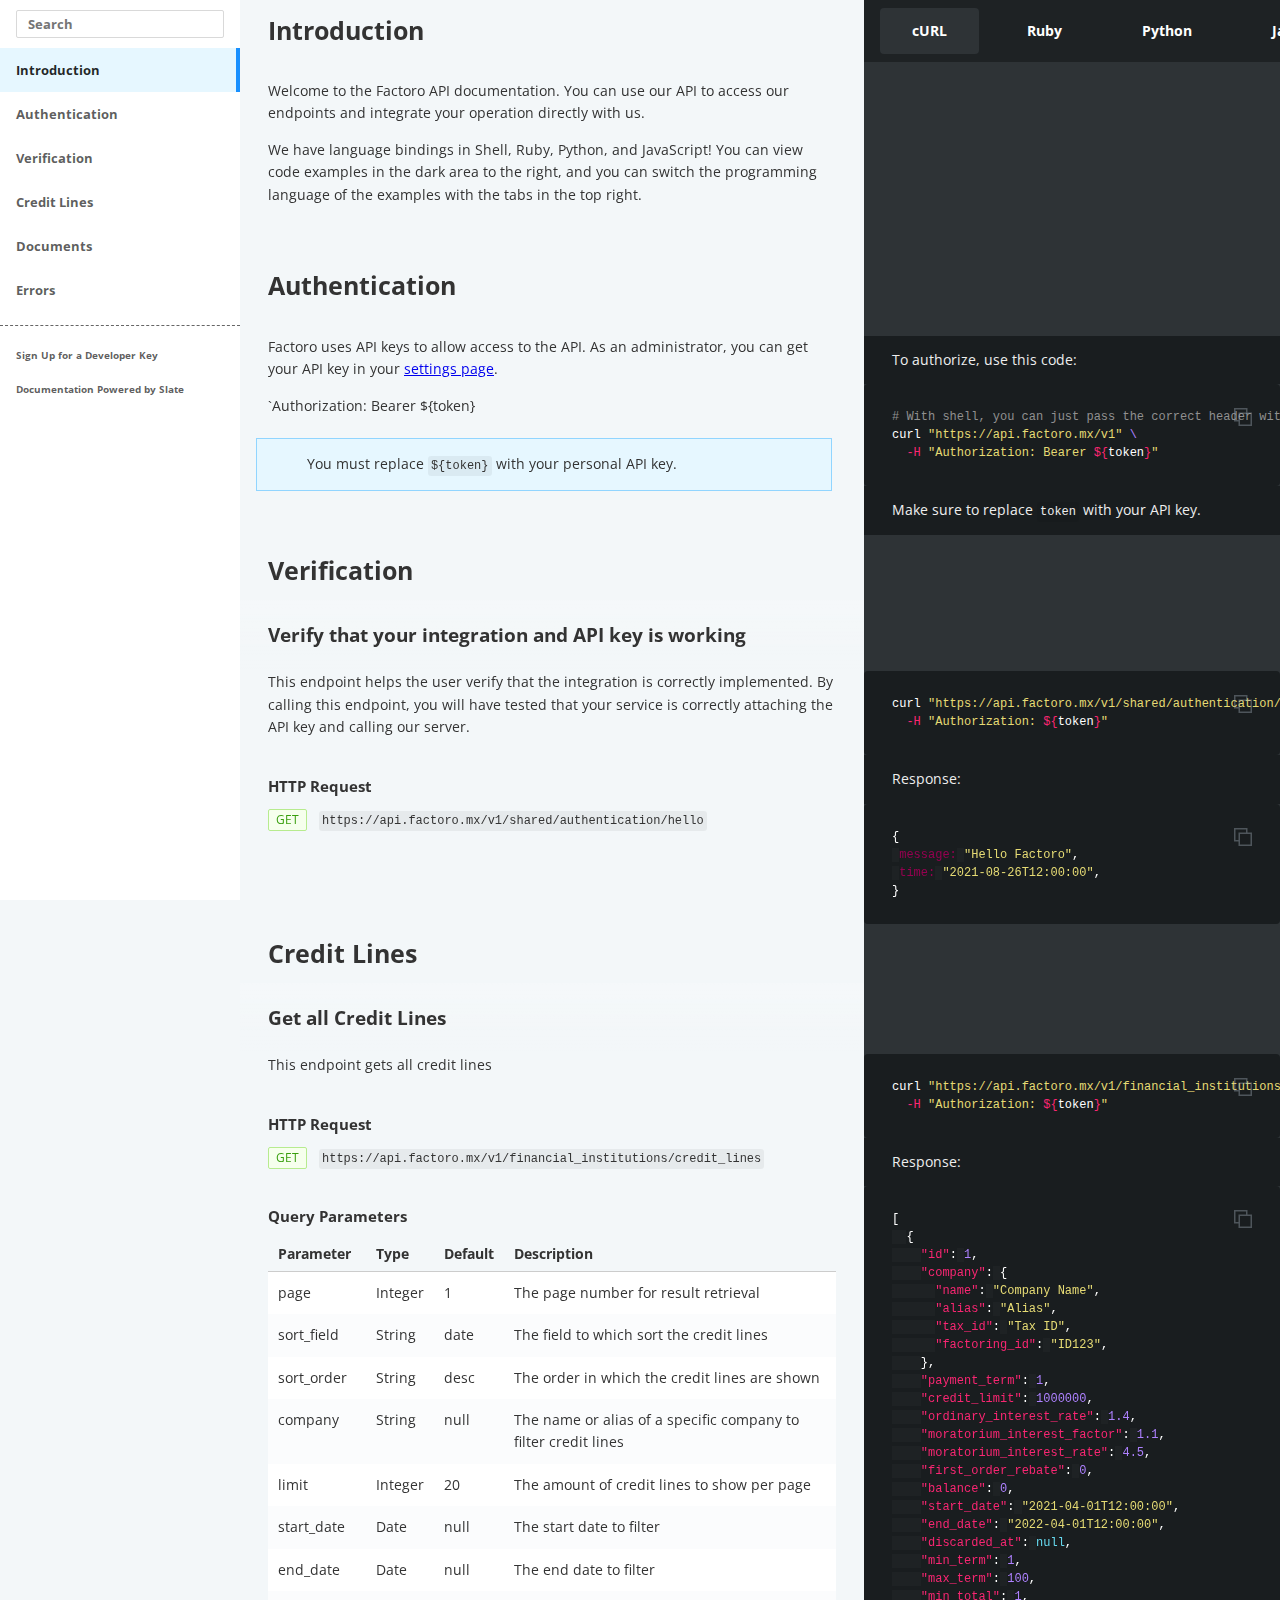
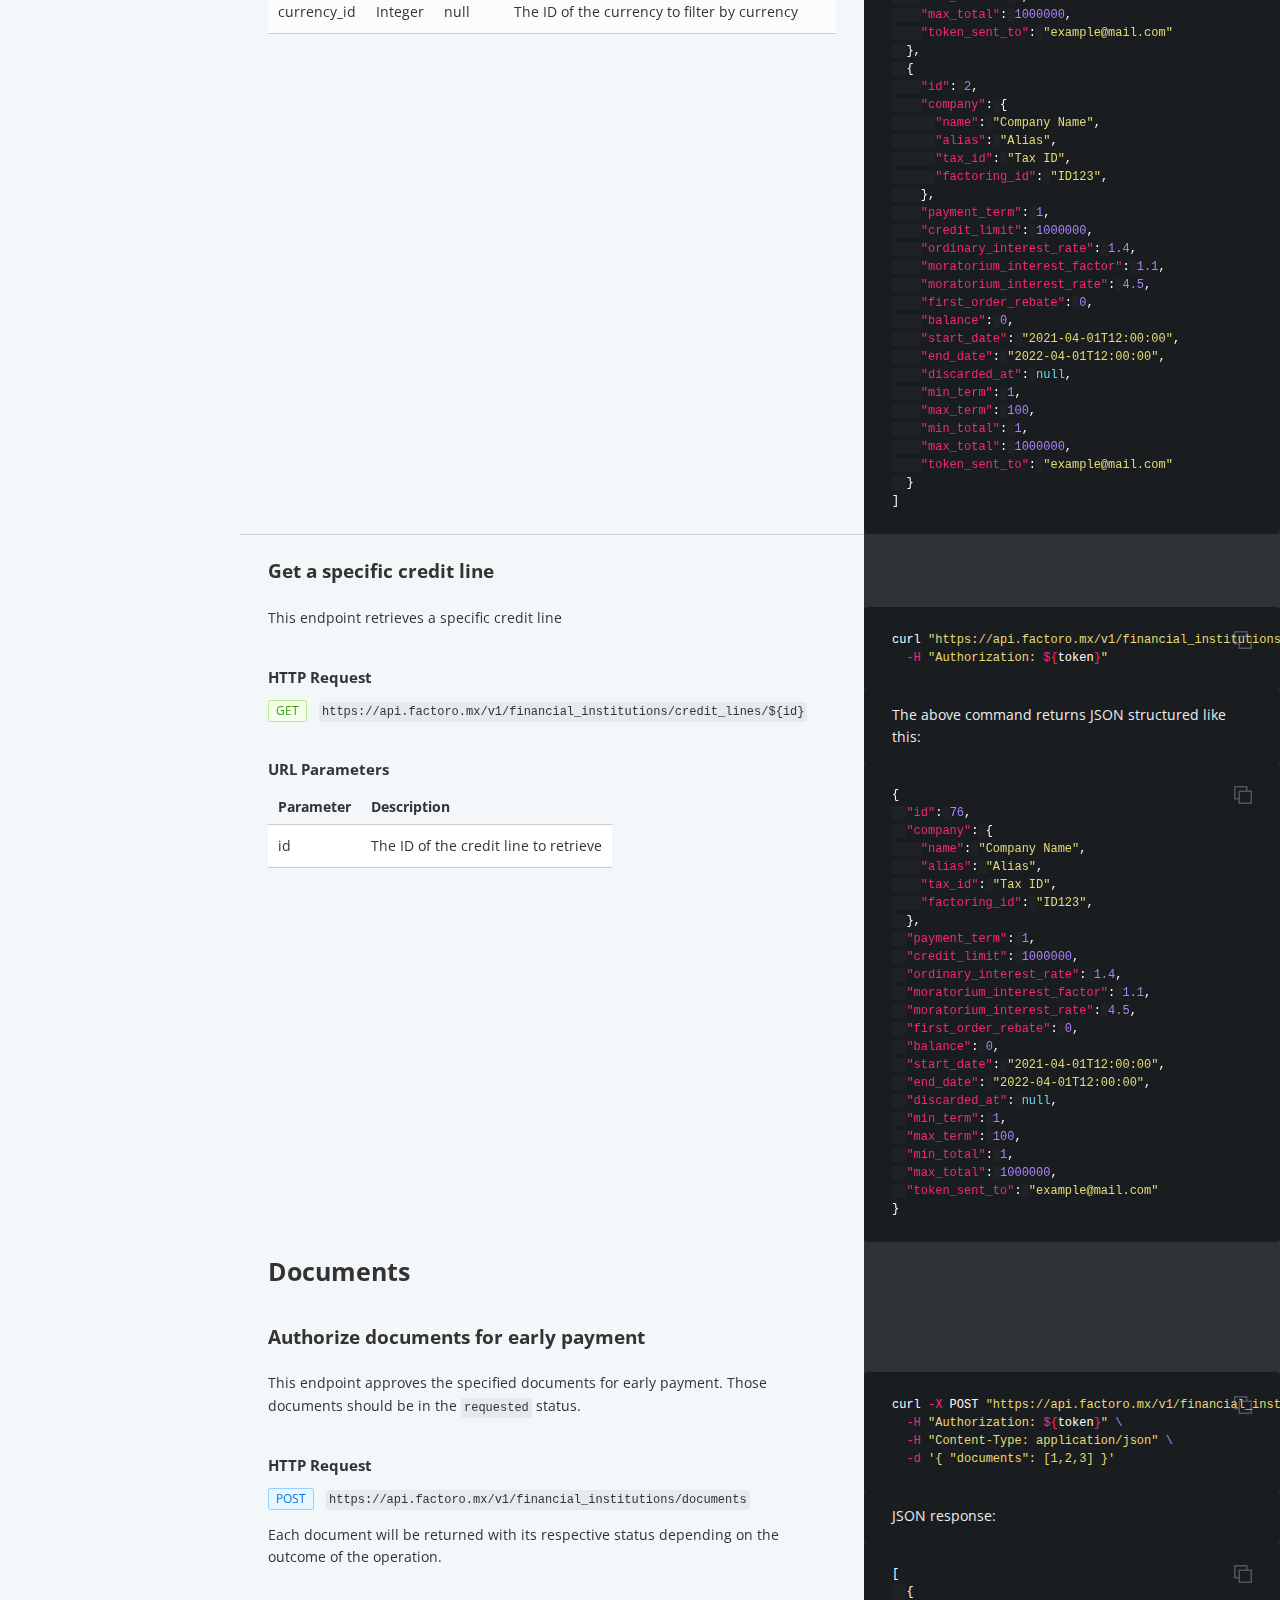
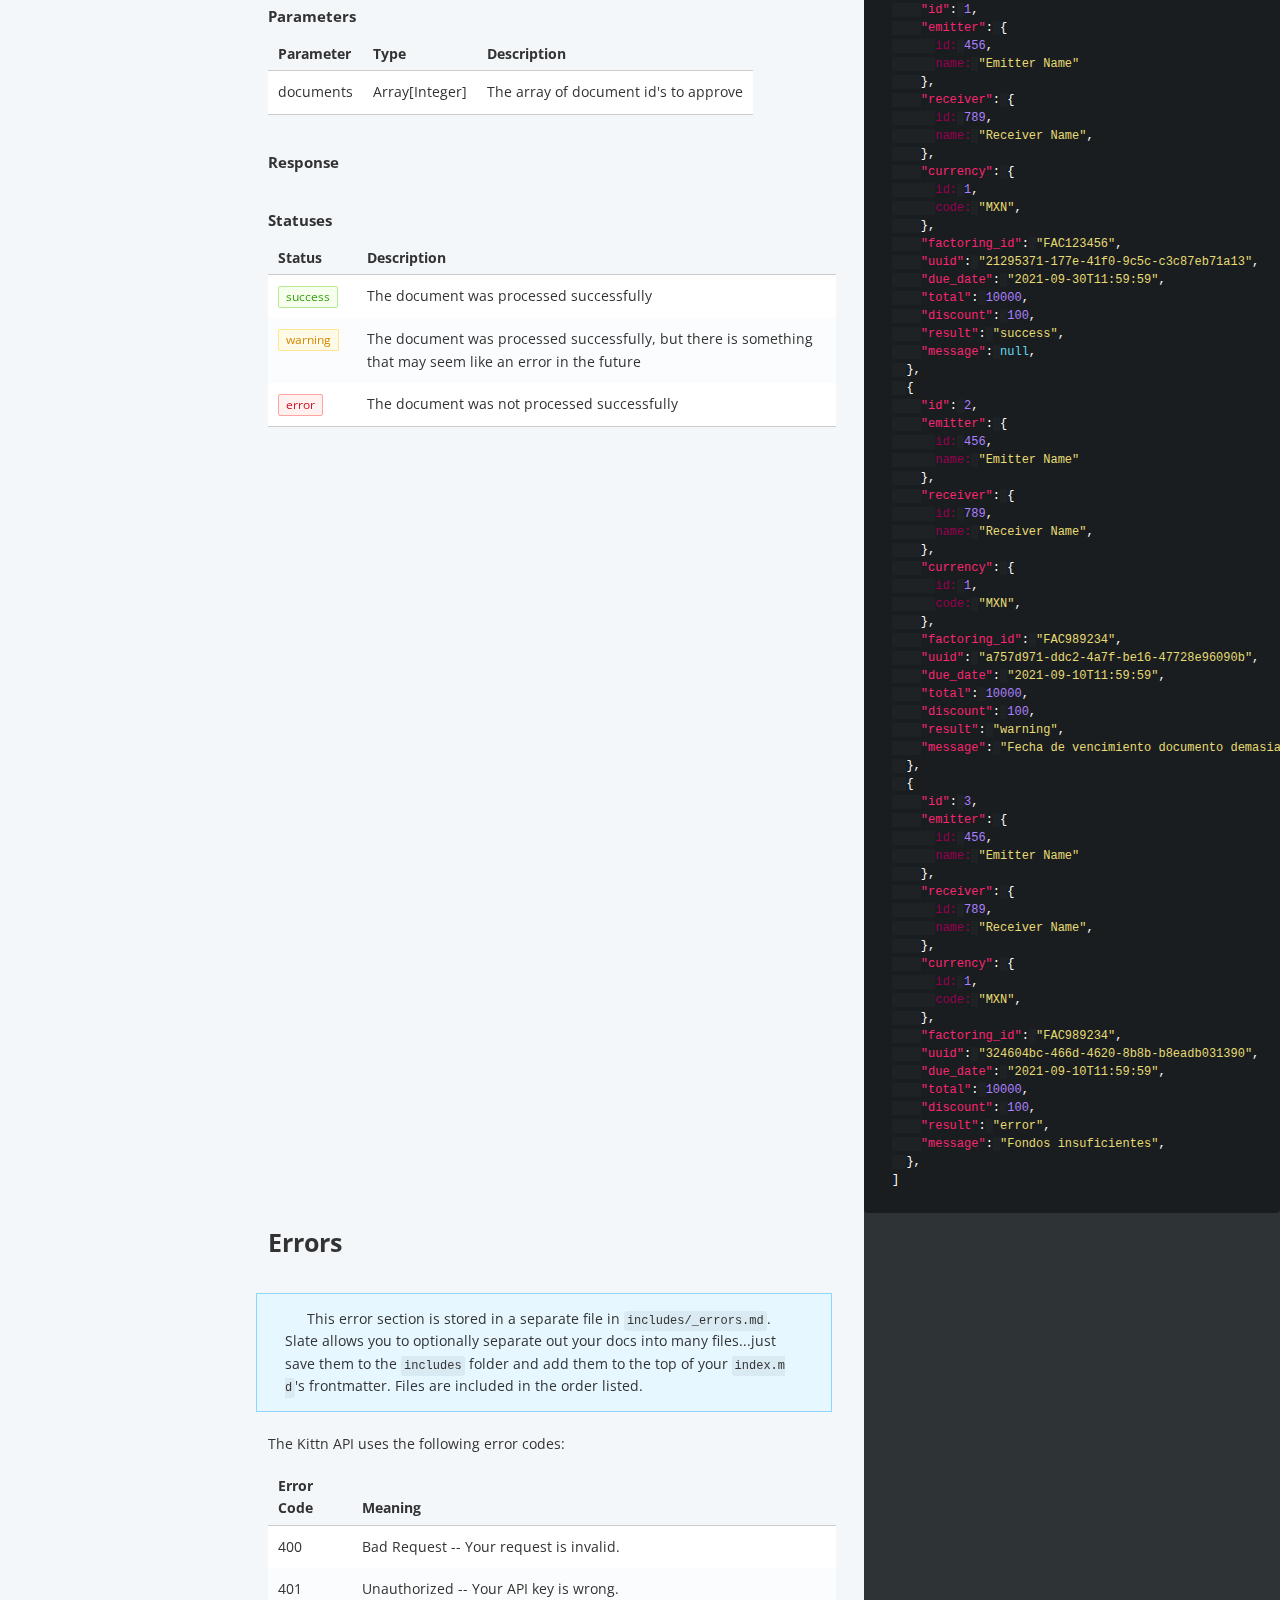
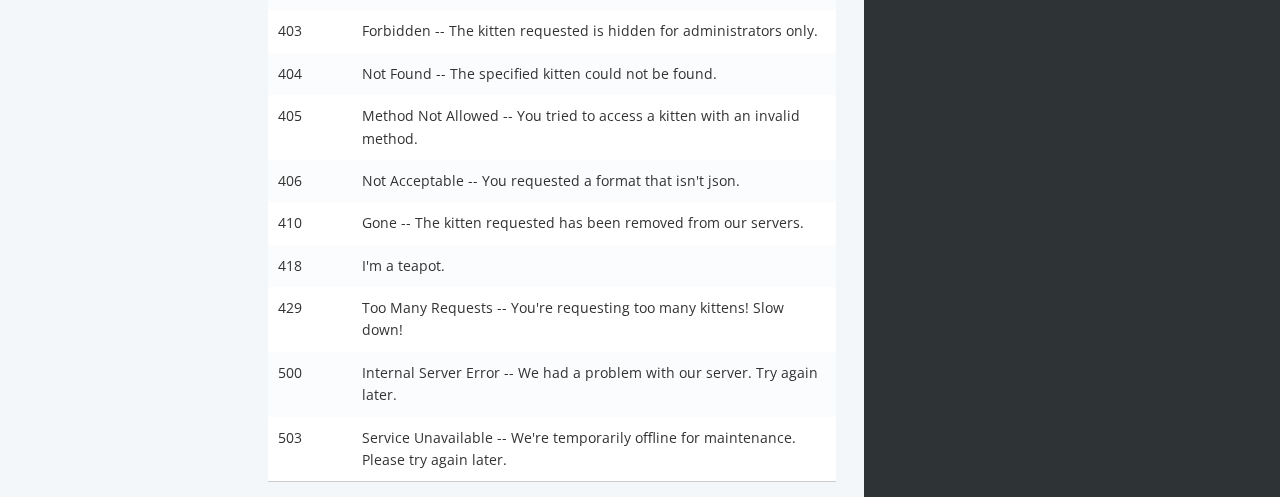
==== commit 3191e626: "publish: Merge remote-tracking branch 'upstream/main' into main" ====
--- a/index.html
+++ b/index.html
@@ -5,7 +5,7 @@
     <meta charset="utf-8">
     <meta content="IE=edge,chrome=1" http-equiv="X-UA-Compatible">
     <meta name="viewport" content="width=device-width, initial-scale=1, maximum-scale=1">
-    <title>t(:title)</title>
+    <title>Factoro API</title>
 
     <style media="screen">
       .highlight table td { padding: 5px; }
@@ -282,9 +282,9 @@
   color: #859900;
 }
     </style>
-    <link href="stylesheets/screen-9bd0ce08.css" rel="stylesheet" media="screen" />
+    <link href="stylesheets/screen-58b48ab2.css" rel="stylesheet" media="screen" />
     <link href="stylesheets/print-f127ecdf.css" rel="stylesheet" media="print" />
-      <script src="javascripts/all-a9fde460.js"></script>
+      <script src="javascripts/all-b12a2749.js"></script>
 
     <script>
       $(function() { setupCodeCopy(); });
@@ -318,16 +318,29 @@
             <a href="#authentication" class="toc-h1 toc-link" data-title="Authentication">Authentication</a>
           </li>
           <li>
-            <a href="#kittens" class="toc-h1 toc-link" data-title="Kittens">Kittens</a>
+            <a href="#verification" class="toc-h1 toc-link" data-title="Verification">Verification</a>
               <ul class="toc-list-h2">
                   <li>
-                    <a href="#get-all-kittens" class="toc-h2 toc-link" data-title="Get All Kittens">Get All Kittens</a>
+                    <a href="#verify-that-your-integration-and-api-key-is-working" class="toc-h2 toc-link" data-title="Verify that your integration and API key is working">Verify that your integration and API key is working</a>
+                  </li>
+              </ul>
+          </li>
+          <li>
+            <a href="#credit-lines" class="toc-h1 toc-link" data-title="Credit Lines">Credit Lines</a>
+              <ul class="toc-list-h2">
+                  <li>
+                    <a href="#get-all-credit-lines" class="toc-h2 toc-link" data-title="Get all Credit Lines">Get all Credit Lines</a>
                   </li>
                   <li>
-                    <a href="#get-a-specific-kitten" class="toc-h2 toc-link" data-title="Get a Specific Kitten">Get a Specific Kitten</a>
+                    <a href="#get-a-specific-credit-line" class="toc-h2 toc-link" data-title="Get a specific credit line">Get a specific credit line</a>
                   </li>
+              </ul>
+          </li>
+          <li>
+            <a href="#documents" class="toc-h1 toc-link" data-title="Documents">Documents</a>
+              <ul class="toc-list-h2">
                   <li>
-                    <a href="#delete-a-specific-kitten" class="toc-h2 toc-link" data-title="Delete a Specific Kitten">Delete a Specific Kitten</a>
+                    <a href="#authorize-documents-for-early-payment" class="toc-h2 toc-link" data-title="Authorize documents for early payment">Authorize documents for early payment</a>
                   </li>
               </ul>
           </li>
@@ -358,26 +371,41 @@
 
 <span class="n">api</span> <span class="o">=</span> <span class="n">kittn</span><span class="p">.</span><span class="n">authorize</span><span class="p">(</span><span class="s">'meowmeowmeow'</span><span class="p">)</span>
 </code></pre></div><div class="highlight"><pre class="highlight shell tab-shell"><code><span class="c"># With shell, you can just pass the correct header with each request</span>
-curl <span class="s2">"api_endpoint_here"</span> <span class="se">\</span>
-  <span class="nt">-H</span> <span class="s2">"Authorization: meowmeowmeow"</span>
+curl <span class="s2">"https://api.factoro.mx/v1"</span> <span class="se">\</span>
+  <span class="nt">-H</span> <span class="s2">"Authorization: Bearer </span><span class="k">${</span><span class="nv">token</span><span class="k">}</span><span class="s2">"</span>
 </code></pre></div><div class="highlight"><pre class="highlight javascript tab-javascript"><code><span class="kd">const</span> <span class="nx">kittn</span> <span class="o">=</span> <span class="nx">require</span><span class="p">(</span><span class="dl">'</span><span class="s1">kittn</span><span class="dl">'</span><span class="p">);</span>
 
 <span class="kd">let</span> <span class="nx">api</span> <span class="o">=</span> <span class="nx">kittn</span><span class="p">.</span><span class="nx">authorize</span><span class="p">(</span><span class="dl">'</span><span class="s1">meowmeowmeow</span><span class="dl">'</span><span class="p">);</span>
 </code></pre></div>
 <blockquote>
-<p>Make sure to replace <code>meowmeowmeow</code> with your API key.</p>
+<p>Make sure to replace <code>token</code> with your API key.</p>
 </blockquote>
 
-<p>Kittn uses API keys to allow access to the API. You can register a new Kittn API key at our <a href="http://example.com/developers">developer portal</a>.</p>
-
-<p>Kittn expects for the API key to be included in all API requests to the server in a header that looks like the following:</p>
-
-<p><code>Authorization: meowmeowmeow</code></p>
+<p>Factoro uses API keys to allow access to the API. As an administrator, you can get your API key in your <a href="https://app.factoro.mx/bank/settings">settings page</a>.</p>
+
+<p>`Authorization: Bearer ${token}</p>
 
 <aside class="notice">
-You must replace <code>meowmeowmeow</code> with your personal API key.
+You must replace <code>${token}</code> with your personal API key.
 </aside>
-<h1 id='kittens'>Kittens</h1><h2 id='get-all-kittens'>Get All Kittens</h2><div class="highlight"><pre class="highlight ruby tab-ruby"><code><span class="nb">require</span> <span class="s1">'kittn'</span>
+<h1 id='verification'>Verification</h1><h2 id='verify-that-your-integration-and-api-key-is-working'>Verify that your integration and API key is working</h2><div class="highlight"><pre class="highlight shell tab-shell"><code>curl <span class="s2">"https://api.factoro.mx/v1/shared/authentication/hello"</span> <span class="se">\</span>
+  <span class="nt">-H</span> <span class="s2">"Authorization: </span><span class="k">${</span><span class="nv">token</span><span class="k">}</span><span class="s2">"</span>
+</code></pre></div>
+<blockquote>
+<p>Response:</p>
+</blockquote>
+<div class="highlight"><pre class="highlight json tab-json"><code><span class="p">{</span><span class="w">
+ </span><span class="err">message:</span><span class="w"> </span><span class="s2">"Hello Factoro"</span><span class="p">,</span><span class="w">
+ </span><span class="err">time:</span><span class="w"> </span><span class="s2">"2021-08-26T12:00:00"</span><span class="p">,</span><span class="w">
+</span><span class="p">}</span><span class="w">
+</span></code></pre></div>
+<p>This endpoint helps the user verify that the integration is correctly implemented. 
+By calling this endpoint, you will have tested that your service is correctly attaching the API key
+and calling our server.</p>
+<h3 id='http-request'>HTTP Request</h3>
+<p><span class="tag green">GET</span>
+<code>https://api.factoro.mx/v1/shared/authentication/hello</code></p>
+<h1 id='credit-lines'>Credit Lines</h1><h2 id='get-all-credit-lines'>Get all Credit Lines</h2><div class="highlight"><pre class="highlight ruby tab-ruby"><code><span class="nb">require</span> <span class="s1">'kittn'</span>
 
 <span class="n">api</span> <span class="o">=</span> <span class="no">Kittn</span><span class="o">::</span><span class="no">APIClient</span><span class="p">.</span><span class="nf">authorize!</span><span class="p">(</span><span class="s1">'meowmeowmeow'</span><span class="p">)</span>
 <span class="n">api</span><span class="p">.</span><span class="nf">kittens</span><span class="p">.</span><span class="nf">get</span>
@@ -385,60 +413,130 @@
 
 <span class="n">api</span> <span class="o">=</span> <span class="n">kittn</span><span class="p">.</span><span class="n">authorize</span><span class="p">(</span><span class="s">'meowmeowmeow'</span><span class="p">)</span>
 <span class="n">api</span><span class="p">.</span><span class="n">kittens</span><span class="p">.</span><span class="n">get</span><span class="p">()</span>
-</code></pre></div><div class="highlight"><pre class="highlight shell tab-shell"><code>curl <span class="s2">"http://example.com/api/kittens"</span> <span class="se">\</span>
-  <span class="nt">-H</span> <span class="s2">"Authorization: meowmeowmeow"</span>
+</code></pre></div><div class="highlight"><pre class="highlight shell tab-shell"><code>curl <span class="s2">"https://api.factoro.mx/v1/financial_institutions/credit_lines"</span> <span class="se">\</span>
+  <span class="nt">-H</span> <span class="s2">"Authorization: </span><span class="k">${</span><span class="nv">token</span><span class="k">}</span><span class="s2">"</span>
 </code></pre></div><div class="highlight"><pre class="highlight javascript tab-javascript"><code><span class="kd">const</span> <span class="nx">kittn</span> <span class="o">=</span> <span class="nx">require</span><span class="p">(</span><span class="dl">'</span><span class="s1">kittn</span><span class="dl">'</span><span class="p">);</span>
 
 <span class="kd">let</span> <span class="nx">api</span> <span class="o">=</span> <span class="nx">kittn</span><span class="p">.</span><span class="nx">authorize</span><span class="p">(</span><span class="dl">'</span><span class="s1">meowmeowmeow</span><span class="dl">'</span><span class="p">);</span>
 <span class="kd">let</span> <span class="nx">kittens</span> <span class="o">=</span> <span class="nx">api</span><span class="p">.</span><span class="nx">kittens</span><span class="p">.</span><span class="kd">get</span><span class="p">();</span>
 </code></pre></div>
 <blockquote>
-<p>The above command returns JSON structured like this:</p>
+<p>Response:</p>
 </blockquote>
 <div class="highlight"><pre class="highlight json tab-json"><code><span class="p">[</span><span class="w">
   </span><span class="p">{</span><span class="w">
     </span><span class="nl">"id"</span><span class="p">:</span><span class="w"> </span><span class="mi">1</span><span class="p">,</span><span class="w">
-    </span><span class="nl">"name"</span><span class="p">:</span><span class="w"> </span><span class="s2">"Fluffums"</span><span class="p">,</span><span class="w">
-    </span><span class="nl">"breed"</span><span class="p">:</span><span class="w"> </span><span class="s2">"calico"</span><span class="p">,</span><span class="w">
-    </span><span class="nl">"fluffiness"</span><span class="p">:</span><span class="w"> </span><span class="mi">6</span><span class="p">,</span><span class="w">
-    </span><span class="nl">"cuteness"</span><span class="p">:</span><span class="w"> </span><span class="mi">7</span><span class="w">
+    </span><span class="nl">"company"</span><span class="p">:</span><span class="w"> </span><span class="p">{</span><span class="w">
+      </span><span class="nl">"name"</span><span class="p">:</span><span class="w"> </span><span class="s2">"Company Name"</span><span class="p">,</span><span class="w">
+      </span><span class="nl">"alias"</span><span class="p">:</span><span class="w"> </span><span class="s2">"Alias"</span><span class="p">,</span><span class="w">
+      </span><span class="nl">"tax_id"</span><span class="p">:</span><span class="w"> </span><span class="s2">"Tax ID"</span><span class="p">,</span><span class="w">
+      </span><span class="nl">"factoring_id"</span><span class="p">:</span><span class="w"> </span><span class="s2">"ID123"</span><span class="p">,</span><span class="w">
+    </span><span class="p">},</span><span class="w">
+    </span><span class="nl">"payment_term"</span><span class="p">:</span><span class="w"> </span><span class="mi">1</span><span class="p">,</span><span class="w">
+    </span><span class="nl">"credit_limit"</span><span class="p">:</span><span class="w"> </span><span class="mi">1000000</span><span class="p">,</span><span class="w">
+    </span><span class="nl">"ordinary_interest_rate"</span><span class="p">:</span><span class="w"> </span><span class="mf">1.4</span><span class="p">,</span><span class="w">
+    </span><span class="nl">"moratorium_interest_factor"</span><span class="p">:</span><span class="w"> </span><span class="mf">1.1</span><span class="p">,</span><span class="w">
+    </span><span class="nl">"moratorium_interest_rate"</span><span class="p">:</span><span class="w"> </span><span class="mf">4.5</span><span class="p">,</span><span class="w">
+    </span><span class="nl">"first_order_rebate"</span><span class="p">:</span><span class="w"> </span><span class="mi">0</span><span class="p">,</span><span class="w">
+    </span><span class="nl">"balance"</span><span class="p">:</span><span class="w"> </span><span class="mi">0</span><span class="p">,</span><span class="w">
+    </span><span class="nl">"start_date"</span><span class="p">:</span><span class="w"> </span><span class="s2">"2021-04-01T12:00:00"</span><span class="p">,</span><span class="w">
+    </span><span class="nl">"end_date"</span><span class="p">:</span><span class="w"> </span><span class="s2">"2022-04-01T12:00:00"</span><span class="p">,</span><span class="w">
+    </span><span class="nl">"discarded_at"</span><span class="p">:</span><span class="w"> </span><span class="kc">null</span><span class="p">,</span><span class="w">
+    </span><span class="nl">"min_term"</span><span class="p">:</span><span class="w"> </span><span class="mi">1</span><span class="p">,</span><span class="w">
+    </span><span class="nl">"max_term"</span><span class="p">:</span><span class="w"> </span><span class="mi">100</span><span class="p">,</span><span class="w">
+    </span><span class="nl">"min_total"</span><span class="p">:</span><span class="w"> </span><span class="mi">1</span><span class="p">,</span><span class="w">
+    </span><span class="nl">"max_total"</span><span class="p">:</span><span class="w"> </span><span class="mi">1000000</span><span class="p">,</span><span class="w">
+    </span><span class="nl">"token_sent_to"</span><span class="p">:</span><span class="w"> </span><span class="s2">"example@mail.com"</span><span class="w">
   </span><span class="p">},</span><span class="w">
   </span><span class="p">{</span><span class="w">
     </span><span class="nl">"id"</span><span class="p">:</span><span class="w"> </span><span class="mi">2</span><span class="p">,</span><span class="w">
-    </span><span class="nl">"name"</span><span class="p">:</span><span class="w"> </span><span class="s2">"Max"</span><span class="p">,</span><span class="w">
-    </span><span class="nl">"breed"</span><span class="p">:</span><span class="w"> </span><span class="s2">"unknown"</span><span class="p">,</span><span class="w">
-    </span><span class="nl">"fluffiness"</span><span class="p">:</span><span class="w"> </span><span class="mi">5</span><span class="p">,</span><span class="w">
-    </span><span class="nl">"cuteness"</span><span class="p">:</span><span class="w"> </span><span class="mi">10</span><span class="w">
+    </span><span class="nl">"company"</span><span class="p">:</span><span class="w"> </span><span class="p">{</span><span class="w">
+      </span><span class="nl">"name"</span><span class="p">:</span><span class="w"> </span><span class="s2">"Company Name"</span><span class="p">,</span><span class="w">
+      </span><span class="nl">"alias"</span><span class="p">:</span><span class="w"> </span><span class="s2">"Alias"</span><span class="p">,</span><span class="w">
+      </span><span class="nl">"tax_id"</span><span class="p">:</span><span class="w"> </span><span class="s2">"Tax ID"</span><span class="p">,</span><span class="w">
+      </span><span class="nl">"factoring_id"</span><span class="p">:</span><span class="w"> </span><span class="s2">"ID123"</span><span class="p">,</span><span class="w">
+    </span><span class="p">},</span><span class="w">
+    </span><span class="nl">"payment_term"</span><span class="p">:</span><span class="w"> </span><span class="mi">1</span><span class="p">,</span><span class="w">
+    </span><span class="nl">"credit_limit"</span><span class="p">:</span><span class="w"> </span><span class="mi">1000000</span><span class="p">,</span><span class="w">
+    </span><span class="nl">"ordinary_interest_rate"</span><span class="p">:</span><span class="w"> </span><span class="mf">1.4</span><span class="p">,</span><span class="w">
+    </span><span class="nl">"moratorium_interest_factor"</span><span class="p">:</span><span class="w"> </span><span class="mf">1.1</span><span class="p">,</span><span class="w">
+    </span><span class="nl">"moratorium_interest_rate"</span><span class="p">:</span><span class="w"> </span><span class="mf">4.5</span><span class="p">,</span><span class="w">
+    </span><span class="nl">"first_order_rebate"</span><span class="p">:</span><span class="w"> </span><span class="mi">0</span><span class="p">,</span><span class="w">
+    </span><span class="nl">"balance"</span><span class="p">:</span><span class="w"> </span><span class="mi">0</span><span class="p">,</span><span class="w">
+    </span><span class="nl">"start_date"</span><span class="p">:</span><span class="w"> </span><span class="s2">"2021-04-01T12:00:00"</span><span class="p">,</span><span class="w">
+    </span><span class="nl">"end_date"</span><span class="p">:</span><span class="w"> </span><span class="s2">"2022-04-01T12:00:00"</span><span class="p">,</span><span class="w">
+    </span><span class="nl">"discarded_at"</span><span class="p">:</span><span class="w"> </span><span class="kc">null</span><span class="p">,</span><span class="w">
+    </span><span class="nl">"min_term"</span><span class="p">:</span><span class="w"> </span><span class="mi">1</span><span class="p">,</span><span class="w">
+    </span><span class="nl">"max_term"</span><span class="p">:</span><span class="w"> </span><span class="mi">100</span><span class="p">,</span><span class="w">
+    </span><span class="nl">"min_total"</span><span class="p">:</span><span class="w"> </span><span class="mi">1</span><span class="p">,</span><span class="w">
+    </span><span class="nl">"max_total"</span><span class="p">:</span><span class="w"> </span><span class="mi">1000000</span><span class="p">,</span><span class="w">
+    </span><span class="nl">"token_sent_to"</span><span class="p">:</span><span class="w"> </span><span class="s2">"example@mail.com"</span><span class="w">
   </span><span class="p">}</span><span class="w">
 </span><span class="p">]</span><span class="w">
 </span></code></pre></div>
-<p>This endpoint retrieves all kittens.</p>
-<h3 id='http-request'>HTTP Request</h3>
-<p><code>GET http://example.com/api/kittens</code></p>
+<p>This endpoint gets all credit lines</p>
+<h3 id='http-request-2'>HTTP Request</h3>
+<p><span class="tag green">GET</span>
+<code>https://api.factoro.mx/v1/financial_institutions/credit_lines</code></p>
 <h3 id='query-parameters'>Query Parameters</h3>
 <table><thead>
 <tr>
 <th>Parameter</th>
+<th>Type</th>
 <th>Default</th>
 <th>Description</th>
 </tr>
 </thead><tbody>
 <tr>
-<td>include_cats</td>
-<td>false</td>
-<td>If set to true, the result will also include cats.</td>
-</tr>
-<tr>
-<td>available</td>
-<td>true</td>
-<td>If set to false, the result will include kittens that have already been adopted.</td>
+<td>page</td>
+<td>Integer</td>
+<td>1</td>
+<td>The page number for result retrieval</td>
+</tr>
+<tr>
+<td>sort_field</td>
+<td>String</td>
+<td>date</td>
+<td>The field to which sort the credit lines</td>
+</tr>
+<tr>
+<td>sort_order</td>
+<td>String</td>
+<td>desc</td>
+<td>The order in which the credit lines are shown</td>
+</tr>
+<tr>
+<td>company</td>
+<td>String</td>
+<td>null</td>
+<td>The name or alias of a specific company to filter credit lines</td>
+</tr>
+<tr>
+<td>limit</td>
+<td>Integer</td>
+<td>20</td>
+<td>The amount of credit lines to show per page</td>
+</tr>
+<tr>
+<td>start_date</td>
+<td>Date</td>
+<td>null</td>
+<td>The start date to filter</td>
+</tr>
+<tr>
+<td>end_date</td>
+<td>Date</td>
+<td>null</td>
+<td>The end date to filter</td>
+</tr>
+<tr>
+<td>currency_id</td>
+<td>Integer</td>
+<td>null</td>
+<td>The ID of the currency to filter by currency</td>
 </tr>
 </tbody></table>
-
-<aside class="success">
-Remember — a happy kitten is an authenticated kitten!
-</aside>
-<h2 id='get-a-specific-kitten'>Get a Specific Kitten</h2><div class="highlight"><pre class="highlight ruby tab-ruby"><code><span class="nb">require</span> <span class="s1">'kittn'</span>
+<h2 id='get-a-specific-credit-line'>Get a specific credit line</h2><div class="highlight"><pre class="highlight ruby tab-ruby"><code><span class="nb">require</span> <span class="s1">'kittn'</span>
 
 <span class="n">api</span> <span class="o">=</span> <span class="no">Kittn</span><span class="o">::</span><span class="no">APIClient</span><span class="p">.</span><span class="nf">authorize!</span><span class="p">(</span><span class="s1">'meowmeowmeow'</span><span class="p">)</span>
 <span class="n">api</span><span class="p">.</span><span class="nf">kittens</span><span class="p">.</span><span class="nf">get</span><span class="p">(</span><span class="mi">2</span><span class="p">)</span>
@@ -446,8 +544,8 @@
 
 <span class="n">api</span> <span class="o">=</span> <span class="n">kittn</span><span class="p">.</span><span class="n">authorize</span><span class="p">(</span><span class="s">'meowmeowmeow'</span><span class="p">)</span>
 <span class="n">api</span><span class="p">.</span><span class="n">kittens</span><span class="p">.</span><span class="n">get</span><span class="p">(</span><span class="mi">2</span><span class="p">)</span>
-</code></pre></div><div class="highlight"><pre class="highlight shell tab-shell"><code>curl <span class="s2">"http://example.com/api/kittens/2"</span> <span class="se">\</span>
-  <span class="nt">-H</span> <span class="s2">"Authorization: meowmeowmeow"</span>
+</code></pre></div><div class="highlight"><pre class="highlight shell tab-shell"><code>curl <span class="s2">"https://api.factoro.mx/v1/financial_institutions/credit_lines/76"</span> <span class="se">\</span>
+  <span class="nt">-H</span> <span class="s2">"Authorization: </span><span class="k">${</span><span class="nv">token</span><span class="k">}</span><span class="s2">"</span>
 </code></pre></div><div class="highlight"><pre class="highlight javascript tab-javascript"><code><span class="kd">const</span> <span class="nx">kittn</span> <span class="o">=</span> <span class="nx">require</span><span class="p">(</span><span class="dl">'</span><span class="s1">kittn</span><span class="dl">'</span><span class="p">);</span>
 
 <span class="kd">let</span> <span class="nx">api</span> <span class="o">=</span> <span class="nx">kittn</span><span class="p">.</span><span class="nx">authorize</span><span class="p">(</span><span class="dl">'</span><span class="s1">meowmeowmeow</span><span class="dl">'</span><span class="p">);</span>
@@ -457,18 +555,34 @@
 <p>The above command returns JSON structured like this:</p>
 </blockquote>
 <div class="highlight"><pre class="highlight json tab-json"><code><span class="p">{</span><span class="w">
-  </span><span class="nl">"id"</span><span class="p">:</span><span class="w"> </span><span class="mi">2</span><span class="p">,</span><span class="w">
-  </span><span class="nl">"name"</span><span class="p">:</span><span class="w"> </span><span class="s2">"Max"</span><span class="p">,</span><span class="w">
-  </span><span class="nl">"breed"</span><span class="p">:</span><span class="w"> </span><span class="s2">"unknown"</span><span class="p">,</span><span class="w">
-  </span><span class="nl">"fluffiness"</span><span class="p">:</span><span class="w"> </span><span class="mi">5</span><span class="p">,</span><span class="w">
-  </span><span class="nl">"cuteness"</span><span class="p">:</span><span class="w"> </span><span class="mi">10</span><span class="w">
+  </span><span class="nl">"id"</span><span class="p">:</span><span class="w"> </span><span class="mi">76</span><span class="p">,</span><span class="w">
+  </span><span class="nl">"company"</span><span class="p">:</span><span class="w"> </span><span class="p">{</span><span class="w">
+    </span><span class="nl">"name"</span><span class="p">:</span><span class="w"> </span><span class="s2">"Company Name"</span><span class="p">,</span><span class="w">
+    </span><span class="nl">"alias"</span><span class="p">:</span><span class="w"> </span><span class="s2">"Alias"</span><span class="p">,</span><span class="w">
+    </span><span class="nl">"tax_id"</span><span class="p">:</span><span class="w"> </span><span class="s2">"Tax ID"</span><span class="p">,</span><span class="w">
+    </span><span class="nl">"factoring_id"</span><span class="p">:</span><span class="w"> </span><span class="s2">"ID123"</span><span class="p">,</span><span class="w">
+  </span><span class="p">},</span><span class="w">
+  </span><span class="nl">"payment_term"</span><span class="p">:</span><span class="w"> </span><span class="mi">1</span><span class="p">,</span><span class="w">
+  </span><span class="nl">"credit_limit"</span><span class="p">:</span><span class="w"> </span><span class="mi">1000000</span><span class="p">,</span><span class="w">
+  </span><span class="nl">"ordinary_interest_rate"</span><span class="p">:</span><span class="w"> </span><span class="mf">1.4</span><span class="p">,</span><span class="w">
+  </span><span class="nl">"moratorium_interest_factor"</span><span class="p">:</span><span class="w"> </span><span class="mf">1.1</span><span class="p">,</span><span class="w">
+  </span><span class="nl">"moratorium_interest_rate"</span><span class="p">:</span><span class="w"> </span><span class="mf">4.5</span><span class="p">,</span><span class="w">
+  </span><span class="nl">"first_order_rebate"</span><span class="p">:</span><span class="w"> </span><span class="mi">0</span><span class="p">,</span><span class="w">
+  </span><span class="nl">"balance"</span><span class="p">:</span><span class="w"> </span><span class="mi">0</span><span class="p">,</span><span class="w">
+  </span><span class="nl">"start_date"</span><span class="p">:</span><span class="w"> </span><span class="s2">"2021-04-01T12:00:00"</span><span class="p">,</span><span class="w">
+  </span><span class="nl">"end_date"</span><span class="p">:</span><span class="w"> </span><span class="s2">"2022-04-01T12:00:00"</span><span class="p">,</span><span class="w">
+  </span><span class="nl">"discarded_at"</span><span class="p">:</span><span class="w"> </span><span class="kc">null</span><span class="p">,</span><span class="w">
+  </span><span class="nl">"min_term"</span><span class="p">:</span><span class="w"> </span><span class="mi">1</span><span class="p">,</span><span class="w">
+  </span><span class="nl">"max_term"</span><span class="p">:</span><span class="w"> </span><span class="mi">100</span><span class="p">,</span><span class="w">
+  </span><span class="nl">"min_total"</span><span class="p">:</span><span class="w"> </span><span class="mi">1</span><span class="p">,</span><span class="w">
+  </span><span class="nl">"max_total"</span><span class="p">:</span><span class="w"> </span><span class="mi">1000000</span><span class="p">,</span><span class="w">
+  </span><span class="nl">"token_sent_to"</span><span class="p">:</span><span class="w"> </span><span class="s2">"example@mail.com"</span><span class="w">
 </span><span class="p">}</span><span class="w">
 </span></code></pre></div>
-<p>This endpoint retrieves a specific kitten.</p>
-
-<aside class="warning">Inside HTML code blocks like this one, you can't use Markdown, so use <code>&lt;code&gt;</code> blocks to denote code.</aside>
-<h3 id='http-request-2'>HTTP Request</h3>
-<p><code>GET http://example.com/kittens/&lt;ID&gt;</code></p>
+<p>This endpoint retrieves a specific credit line</p>
+<h3 id='http-request-3'>HTTP Request</h3>
+<p><span class="tag green">GET</span>
+<code>https://api.factoro.mx/v1/financial_institutions/credit_lines/${id}</code></p>
 <h3 id='url-parameters'>URL Parameters</h3>
 <table><thead>
 <tr>
@@ -477,47 +591,127 @@
 </tr>
 </thead><tbody>
 <tr>
-<td>ID</td>
-<td>The ID of the kitten to retrieve</td>
+<td>id</td>
+<td>The ID of the credit line to retrieve</td>
 </tr>
 </tbody></table>
-<h2 id='delete-a-specific-kitten'>Delete a Specific Kitten</h2><div class="highlight"><pre class="highlight ruby tab-ruby"><code><span class="nb">require</span> <span class="s1">'kittn'</span>
-
-<span class="n">api</span> <span class="o">=</span> <span class="no">Kittn</span><span class="o">::</span><span class="no">APIClient</span><span class="p">.</span><span class="nf">authorize!</span><span class="p">(</span><span class="s1">'meowmeowmeow'</span><span class="p">)</span>
-<span class="n">api</span><span class="p">.</span><span class="nf">kittens</span><span class="p">.</span><span class="nf">delete</span><span class="p">(</span><span class="mi">2</span><span class="p">)</span>
-</code></pre></div><div class="highlight"><pre class="highlight python tab-python"><code><span class="kn">import</span> <span class="nn">kittn</span>
-
-<span class="n">api</span> <span class="o">=</span> <span class="n">kittn</span><span class="p">.</span><span class="n">authorize</span><span class="p">(</span><span class="s">'meowmeowmeow'</span><span class="p">)</span>
-<span class="n">api</span><span class="p">.</span><span class="n">kittens</span><span class="p">.</span><span class="n">delete</span><span class="p">(</span><span class="mi">2</span><span class="p">)</span>
-</code></pre></div><div class="highlight"><pre class="highlight shell tab-shell"><code>curl <span class="s2">"http://example.com/api/kittens/2"</span> <span class="se">\</span>
-  <span class="nt">-X</span> DELETE <span class="se">\</span>
-  <span class="nt">-H</span> <span class="s2">"Authorization: meowmeowmeow"</span>
-</code></pre></div><div class="highlight"><pre class="highlight javascript tab-javascript"><code><span class="kd">const</span> <span class="nx">kittn</span> <span class="o">=</span> <span class="nx">require</span><span class="p">(</span><span class="dl">'</span><span class="s1">kittn</span><span class="dl">'</span><span class="p">);</span>
-
-<span class="kd">let</span> <span class="nx">api</span> <span class="o">=</span> <span class="nx">kittn</span><span class="p">.</span><span class="nx">authorize</span><span class="p">(</span><span class="dl">'</span><span class="s1">meowmeowmeow</span><span class="dl">'</span><span class="p">);</span>
-<span class="kd">let</span> <span class="nx">max</span> <span class="o">=</span> <span class="nx">api</span><span class="p">.</span><span class="nx">kittens</span><span class="p">.</span><span class="k">delete</span><span class="p">(</span><span class="mi">2</span><span class="p">);</span>
+<h1 id='documents'>Documents</h1><h2 id='authorize-documents-for-early-payment'>Authorize documents for early payment</h2><div class="highlight"><pre class="highlight shell tab-shell"><code>curl <span class="nt">-X</span> POST <span class="s2">"https://api.factoro.mx/v1/financial_institutions/documents"</span> <span class="se">\</span>
+  <span class="nt">-H</span> <span class="s2">"Authorization: </span><span class="k">${</span><span class="nv">token</span><span class="k">}</span><span class="s2">"</span> <span class="se">\ </span>
+  <span class="nt">-H</span> <span class="s2">"Content-Type: application/json"</span> <span class="se">\</span>
+  <span class="nt">-d</span> <span class="s1">'{ "documents": [1,2,3] }'</span>
 </code></pre></div>
 <blockquote>
-<p>The above command returns JSON structured like this:</p>
+<p>JSON response:</p>
 </blockquote>
-<div class="highlight"><pre class="highlight json tab-json"><code><span class="p">{</span><span class="w">
-  </span><span class="nl">"id"</span><span class="p">:</span><span class="w"> </span><span class="mi">2</span><span class="p">,</span><span class="w">
-  </span><span class="nl">"deleted"</span><span class="w"> </span><span class="p">:</span><span class="w"> </span><span class="s2">":("</span><span class="w">
-</span><span class="p">}</span><span class="w">
+<div class="highlight"><pre class="highlight json tab-json"><code><span class="p">[</span><span class="w">
+  </span><span class="p">{</span><span class="w">
+    </span><span class="nl">"id"</span><span class="p">:</span><span class="w"> </span><span class="mi">1</span><span class="p">,</span><span class="w">
+    </span><span class="nl">"emitter"</span><span class="p">:</span><span class="w"> </span><span class="p">{</span><span class="w">
+      </span><span class="err">id:</span><span class="w"> </span><span class="mi">456</span><span class="p">,</span><span class="w">
+      </span><span class="err">name:</span><span class="w"> </span><span class="s2">"Emitter Name"</span><span class="w">
+    </span><span class="p">},</span><span class="w">
+    </span><span class="nl">"receiver"</span><span class="p">:</span><span class="w"> </span><span class="p">{</span><span class="w">
+      </span><span class="err">id:</span><span class="w"> </span><span class="mi">789</span><span class="p">,</span><span class="w">
+      </span><span class="err">name:</span><span class="w"> </span><span class="s2">"Receiver Name"</span><span class="p">,</span><span class="w">
+    </span><span class="p">},</span><span class="w">
+    </span><span class="nl">"currency"</span><span class="p">:</span><span class="w"> </span><span class="p">{</span><span class="w">
+      </span><span class="err">id:</span><span class="w"> </span><span class="mi">1</span><span class="p">,</span><span class="w">
+      </span><span class="err">code:</span><span class="w"> </span><span class="s2">"MXN"</span><span class="p">,</span><span class="w">
+    </span><span class="p">},</span><span class="w">
+    </span><span class="nl">"factoring_id"</span><span class="p">:</span><span class="w"> </span><span class="s2">"FAC123456"</span><span class="p">,</span><span class="w">
+    </span><span class="nl">"uuid"</span><span class="p">:</span><span class="w"> </span><span class="s2">"21295371-177e-41f0-9c5c-c3c87eb71a13"</span><span class="p">,</span><span class="w">
+    </span><span class="nl">"due_date"</span><span class="p">:</span><span class="w"> </span><span class="s2">"2021-09-30T11:59:59"</span><span class="p">,</span><span class="w">
+    </span><span class="nl">"total"</span><span class="p">:</span><span class="w"> </span><span class="mi">10000</span><span class="p">,</span><span class="w">
+    </span><span class="nl">"discount"</span><span class="p">:</span><span class="w"> </span><span class="mi">100</span><span class="p">,</span><span class="w">
+    </span><span class="nl">"result"</span><span class="p">:</span><span class="w"> </span><span class="s2">"success"</span><span class="p">,</span><span class="w">
+    </span><span class="nl">"message"</span><span class="p">:</span><span class="w"> </span><span class="kc">null</span><span class="p">,</span><span class="w">
+  </span><span class="p">},</span><span class="w">
+  </span><span class="p">{</span><span class="w">
+    </span><span class="nl">"id"</span><span class="p">:</span><span class="w"> </span><span class="mi">2</span><span class="p">,</span><span class="w">
+    </span><span class="nl">"emitter"</span><span class="p">:</span><span class="w"> </span><span class="p">{</span><span class="w">
+      </span><span class="err">id:</span><span class="w"> </span><span class="mi">456</span><span class="p">,</span><span class="w">
+      </span><span class="err">name:</span><span class="w"> </span><span class="s2">"Emitter Name"</span><span class="w">
+    </span><span class="p">},</span><span class="w">
+    </span><span class="nl">"receiver"</span><span class="p">:</span><span class="w"> </span><span class="p">{</span><span class="w">
+      </span><span class="err">id:</span><span class="w"> </span><span class="mi">789</span><span class="p">,</span><span class="w">
+      </span><span class="err">name:</span><span class="w"> </span><span class="s2">"Receiver Name"</span><span class="p">,</span><span class="w">
+    </span><span class="p">},</span><span class="w">
+    </span><span class="nl">"currency"</span><span class="p">:</span><span class="w"> </span><span class="p">{</span><span class="w">
+      </span><span class="err">id:</span><span class="w"> </span><span class="mi">1</span><span class="p">,</span><span class="w">
+      </span><span class="err">code:</span><span class="w"> </span><span class="s2">"MXN"</span><span class="p">,</span><span class="w">
+    </span><span class="p">},</span><span class="w">
+    </span><span class="nl">"factoring_id"</span><span class="p">:</span><span class="w"> </span><span class="s2">"FAC989234"</span><span class="p">,</span><span class="w">
+    </span><span class="nl">"uuid"</span><span class="p">:</span><span class="w"> </span><span class="s2">"a757d971-ddc2-4a7f-be16-47728e96090b"</span><span class="p">,</span><span class="w">
+    </span><span class="nl">"due_date"</span><span class="p">:</span><span class="w"> </span><span class="s2">"2021-09-10T11:59:59"</span><span class="p">,</span><span class="w">
+    </span><span class="nl">"total"</span><span class="p">:</span><span class="w"> </span><span class="mi">10000</span><span class="p">,</span><span class="w">
+    </span><span class="nl">"discount"</span><span class="p">:</span><span class="w"> </span><span class="mi">100</span><span class="p">,</span><span class="w">
+    </span><span class="nl">"result"</span><span class="p">:</span><span class="w"> </span><span class="s2">"warning"</span><span class="p">,</span><span class="w">
+    </span><span class="nl">"message"</span><span class="p">:</span><span class="w"> </span><span class="s2">"Fecha de vencimiento documento demasiado próxima"</span><span class="p">,</span><span class="w">
+  </span><span class="p">},</span><span class="w">
+  </span><span class="p">{</span><span class="w">
+    </span><span class="nl">"id"</span><span class="p">:</span><span class="w"> </span><span class="mi">3</span><span class="p">,</span><span class="w">
+    </span><span class="nl">"emitter"</span><span class="p">:</span><span class="w"> </span><span class="p">{</span><span class="w">
+      </span><span class="err">id:</span><span class="w"> </span><span class="mi">456</span><span class="p">,</span><span class="w">
+      </span><span class="err">name:</span><span class="w"> </span><span class="s2">"Emitter Name"</span><span class="w">
+    </span><span class="p">},</span><span class="w">
+    </span><span class="nl">"receiver"</span><span class="p">:</span><span class="w"> </span><span class="p">{</span><span class="w">
+      </span><span class="err">id:</span><span class="w"> </span><span class="mi">789</span><span class="p">,</span><span class="w">
+      </span><span class="err">name:</span><span class="w"> </span><span class="s2">"Receiver Name"</span><span class="p">,</span><span class="w">
+    </span><span class="p">},</span><span class="w">
+    </span><span class="nl">"currency"</span><span class="p">:</span><span class="w"> </span><span class="p">{</span><span class="w">
+      </span><span class="err">id:</span><span class="w"> </span><span class="mi">1</span><span class="p">,</span><span class="w">
+      </span><span class="err">code:</span><span class="w"> </span><span class="s2">"MXN"</span><span class="p">,</span><span class="w">
+    </span><span class="p">},</span><span class="w">
+    </span><span class="nl">"factoring_id"</span><span class="p">:</span><span class="w"> </span><span class="s2">"FAC989234"</span><span class="p">,</span><span class="w">
+    </span><span class="nl">"uuid"</span><span class="p">:</span><span class="w"> </span><span class="s2">"324604bc-466d-4620-8b8b-b8eadb031390"</span><span class="p">,</span><span class="w">
+    </span><span class="nl">"due_date"</span><span class="p">:</span><span class="w"> </span><span class="s2">"2021-09-10T11:59:59"</span><span class="p">,</span><span class="w">
+    </span><span class="nl">"total"</span><span class="p">:</span><span class="w"> </span><span class="mi">10000</span><span class="p">,</span><span class="w">
+    </span><span class="nl">"discount"</span><span class="p">:</span><span class="w"> </span><span class="mi">100</span><span class="p">,</span><span class="w">
+    </span><span class="nl">"result"</span><span class="p">:</span><span class="w"> </span><span class="s2">"error"</span><span class="p">,</span><span class="w">
+    </span><span class="nl">"message"</span><span class="p">:</span><span class="w"> </span><span class="s2">"Fondos insuficientes"</span><span class="p">,</span><span class="w">
+  </span><span class="p">},</span><span class="w">
+</span><span class="p">]</span><span class="w">
 </span></code></pre></div>
-<p>This endpoint deletes a specific kitten.</p>
-<h3 id='http-request-3'>HTTP Request</h3>
-<p><code>DELETE http://example.com/kittens/&lt;ID&gt;</code></p>
-<h3 id='url-parameters-2'>URL Parameters</h3>
+<p>This endpoint approves the specified documents for early payment.
+Those documents should be in the <code>requested</code> status.</p>
+<h3 id='http-request-4'>HTTP Request</h3>
+<p><span class="tag blue">POST</span>
+<code>https://api.factoro.mx/v1/financial_institutions/documents</code></p>
+
+<p>Each document will be returned with its respective status depending on the
+outcome of the operation.</p>
+<h3 id='parameters'>Parameters</h3>
 <table><thead>
 <tr>
 <th>Parameter</th>
+<th>Type</th>
 <th>Description</th>
 </tr>
 </thead><tbody>
 <tr>
-<td>ID</td>
-<td>The ID of the kitten to delete</td>
+<td>documents</td>
+<td>Array[Integer]</td>
+<td>The array of document id&#39;s to approve</td>
+</tr>
+</tbody></table>
+<h3 id='response'>Response</h3><h3 id='statuses'>Statuses</h3>
+<table><thead>
+<tr>
+<th>Status</th>
+<th>Description</th>
+</tr>
+</thead><tbody>
+<tr>
+<td><span class="tag green">success</span></td>
+<td>The document was processed successfully</td>
+</tr>
+<tr>
+<td><span class="tag gold">warning</span></td>
+<td>The document was processed successfully, but there is something that may seem like an error in the future</td>
+</tr>
+<tr>
+<td><span class="tag red">error</span></td>
+<td>The document was not processed successfully</td>
 </tr>
 </tbody></table>
 <h1 id='errors'>Errors</h1>
--- a/stylesheets/screen-58b48ab2.css
+++ b/stylesheets/screen-58b48ab2.css
@@ -0,0 +1 @@
+/*! normalize.css v3.0.2 | MIT License | git.io/normalize */@import url("https://fonts.googleapis.com/css?family=Open+Sans");html{font-family:sans-serif;-ms-text-size-adjust:100%;-webkit-text-size-adjust:100%}body{margin:0}article,aside,details,figcaption,figure,footer,header,hgroup,main,menu,nav,section,summary{display:block}audio,canvas,progress,video{display:inline-block;vertical-align:baseline}audio:not([controls]){display:none;height:0}[hidden],template{display:none}a{background-color:transparent}a:active,a:hover{outline:0}abbr[title]{border-bottom:1px dotted}b,strong{font-weight:bold}dfn{font-style:italic}h1{font-size:2em;margin:0.67em 0}mark{background:#ff0;color:#000}small{font-size:80%}sub,sup{font-size:75%;line-height:0;position:relative;vertical-align:baseline}sup{top:-0.5em}sub{bottom:-0.25em}img{border:0}svg:not(:root){overflow:hidden}figure{margin:1em 40px}hr{-webkit-box-sizing:content-box;box-sizing:content-box;height:0}pre{overflow:auto}code,kbd,pre,samp{font-family:monospace, monospace;font-size:1em}button,input,optgroup,select,textarea{color:inherit;font:inherit;margin:0}button{overflow:visible}button,select{text-transform:none}button,html input[type="button"],input[type="reset"],input[type="submit"]{-webkit-appearance:button;cursor:pointer}button[disabled],html input[disabled]{cursor:default}button::-moz-focus-inner,input::-moz-focus-inner{border:0;padding:0}input{line-height:normal}input[type="checkbox"],input[type="radio"]{-webkit-box-sizing:border-box;box-sizing:border-box;padding:0}input[type="number"]::-webkit-inner-spin-button,input[type="number"]::-webkit-outer-spin-button{height:auto}input[type="search"]{-webkit-appearance:textfield;-webkit-box-sizing:content-box;box-sizing:content-box}input[type="search"]::-webkit-search-cancel-button,input[type="search"]::-webkit-search-decoration{-webkit-appearance:none}fieldset{border:1px solid #c0c0c0;margin:0 2px;padding:0.35em 0.625em 0.75em}legend{border:0;padding:0}textarea{overflow:auto}optgroup{font-weight:bold}table{border-collapse:collapse;border-spacing:0}td,th{padding:0}.content h1,.content h2,.content h3,.content h4,.content h5,.content h6,html,body{font-family:'Open Sans', -apple-system, BlinkMacSystemFont, "Segoe UI", Roboto, Helvetica, Arial, sans-serif, "Apple Color Emoji", "Segoe UI Emoji", "Segoe UI Symbol";font-size:14px}.content h1,.content h2,.content h3,.content h4,.content h5,.content h6{font-weight:bold}.content code,.content pre{font-family:Consolas, Menlo, Monaco, "Lucida Console", "Liberation Mono", "DejaVu Sans Mono", "Bitstream Vera Sans Mono", "Courier New", monospace, serif;font-size:12px;line-height:1.5}.content code{word-break:break-all;-webkit-hyphens:auto;-ms-hyphens:auto;hyphens:auto}@font-face{font-family:'slate';src:url(../fonts/slate-cfc9d06b.eot?-syv14m);src:url(../fonts/slate-cfc9d06b.eot?#iefix-syv14m) format("embedded-opentype"),url(../fonts/slate.woff2?-syv14m) format("woff2"),url(../fonts/slate.woff?-syv14m) format("woff"),url(../fonts/slate-7b7da4fe.ttf?-syv14m) format("truetype"),url(../fonts/slate-e55b8307.svg?-syv14m#slate) format("svg");font-weight:normal;font-style:normal}.content aside.warning:before,.content aside.notice:before,.content aside.success:before{font-family:'slate';speak:none;font-style:normal;font-weight:normal;font-variant:normal;text-transform:none;line-height:1}.content aside.warning:before{content:"\e600"}.content aside.notice:before{content:"\e602"}.content aside.success:before{content:"\e606"}html{font-family:sans-serif;-ms-text-size-adjust:100%;-webkit-text-size-adjust:100%}html,body{color:#333;padding:0;margin:0;-webkit-font-smoothing:antialiased;-moz-osx-font-smoothing:grayscale;background-color:#F3F7F9;height:100%;-webkit-text-size-adjust:none}#toc>ul>li>a>span{float:right;background-color:#2484FF;border-radius:40px;width:20px}.toc-wrapper{-webkit-transition:left 0.3s ease-in-out;transition:left 0.3s ease-in-out;overflow-y:auto;overflow-x:hidden;position:fixed;z-index:30;top:0;left:0;bottom:0;width:240px;background-color:#fff;font-size:13px;font-weight:bold}.toc-wrapper .lang-selector{display:none}.toc-wrapper .lang-selector a{padding-top:0.5em;padding-bottom:0.5em}.toc-wrapper .logo{display:block;max-width:100%;margin-bottom:0px}.toc-wrapper>.search{position:relative}.toc-wrapper>.search input{background-color:#fff;background-image:none;border:1px solid #d9d9d9;border-radius:2px;-webkit-box-sizing:border-box;box-sizing:border-box;color:rgba(0,0,0,0.85);display:inline-block;-webkit-font-feature-settings:"tnum";font-feature-settings:"tnum";font-variant:tabular-nums;list-style:none;margin:0;min-width:0;padding:4px 11px;position:relative;-webkit-transition:all .3s;transition:all .3s;width:208px;margin:10px 16px}.toc-wrapper>.search input:active,.toc-wrapper>.search input:focus{border-color:#40a9ff;border-right-width:1px !important;-webkit-box-shadow:0 0 0 2px rgba(24,144,255,0.2);box-shadow:0 0 0 2px rgba(24,144,255,0.2);outline:0}.toc-wrapper .search-results{margin-top:0;-webkit-box-sizing:border-box;box-sizing:border-box;height:0;overflow-y:auto;overflow-x:hidden;-webkit-transition-property:height, margin;transition-property:height, margin;-webkit-transition-duration:180ms;transition-duration:180ms;-webkit-transition-timing-function:ease-in-out;transition-timing-function:ease-in-out;background:#fafafa}.toc-wrapper .search-results.visible{height:30%;margin-bottom:1em}.toc-wrapper .search-results li{margin:1em 16px;line-height:1}.toc-wrapper .search-results a{color:rgba(0,0,0,0.65);text-decoration:none}.toc-wrapper .search-results a:hover{text-decoration:underline}.toc-wrapper ul,.toc-wrapper li{list-style:none;margin:0;padding:0;line-height:28px}.toc-wrapper li{color:rgba(0,0,0,0.65);-webkit-transition-property:background;transition-property:background;-webkit-transition-timing-function:linear;transition-timing-function:linear;-webkit-transition-duration:200ms;transition-duration:200ms}.toc-wrapper .toc-link{position:relative}.toc-wrapper .toc-link::after{border-right:4px solid #1890ff;bottom:0;content:"";opacity:0;position:absolute;right:0;top:0;-webkit-transform:scaleY(0.0001);transform:scaleY(0.0001);-webkit-transition:opacity 0.15s cubic-bezier(0.215, 0.61, 0.355, 1),-webkit-transform 0.15s cubic-bezier(0.215, 0.61, 0.355, 1);transition:opacity 0.15s cubic-bezier(0.215, 0.61, 0.355, 1),-webkit-transform 0.15s cubic-bezier(0.215, 0.61, 0.355, 1);transition:transform 0.15s cubic-bezier(0.215, 0.61, 0.355, 1),opacity 0.15s cubic-bezier(0.215, 0.61, 0.355, 1);transition:transform 0.15s cubic-bezier(0.215, 0.61, 0.355, 1),opacity 0.15s cubic-bezier(0.215, 0.61, 0.355, 1),-webkit-transform 0.15s cubic-bezier(0.215, 0.61, 0.355, 1)}.toc-wrapper .toc-link.active{background-color:#e6f7ff;color:rgba(0,0,0,0.85)}.toc-wrapper .toc-link.active::after{opacity:1;-webkit-transform:scaleY(1);transform:scaleY(1)}.toc-wrapper .toc-link.active-parent{background-color:#e6f7ff;color:rgba(0,0,0,0.85)}.toc-wrapper .toc-list-h2{display:none;background-color:#fafafa;font-weight:500}.toc-wrapper .toc-h2{padding-left:26px;font-size:12px}.toc-wrapper .toc-footer{padding:1em 0;margin-top:1em;border-top:1px dashed #666}.toc-wrapper .toc-footer li,.toc-wrapper .toc-footer a{color:rgba(0,0,0,0.65);text-decoration:none}.toc-wrapper .toc-footer a:hover{text-decoration:underline}.toc-wrapper .toc-footer li{font-size:0.8em;line-height:1.7;text-decoration:none}.toc-link,.toc-footer li{padding:8px 16px;display:block;overflow-x:hidden;white-space:nowrap;text-overflow:ellipsis;text-decoration:none;color:rgba(0,0,0,0.65);-webkit-transition-property:background;transition-property:background;-webkit-transition-timing-function:linear;transition-timing-function:linear;-webkit-transition-duration:130ms;transition-duration:130ms}#nav-button{padding:0 1.5em 5em 0;display:none;position:fixed;top:0;left:0;z-index:100;color:#000;text-decoration:none;font-weight:bold;opacity:0.7;line-height:16px;-webkit-transition:left 0.3s ease-in-out;transition:left 0.3s ease-in-out}#nav-button span{display:block;padding:6px 6px 6px;background-color:rgba(243,247,249,0.7);-webkit-transform-origin:0 0;transform-origin:0 0;-webkit-transform:rotate(-90deg) translate(-100%, 0);transform:rotate(-90deg) translate(-100%, 0);border-radius:0 0 0 5px}#nav-button img{height:16px;vertical-align:bottom}#nav-button:hover{opacity:1}#nav-button.open{left:240px}.page-wrapper{margin-left:240px;position:relative;z-index:10;background-color:#F3F7F9;min-height:100%;padding-bottom:1px}.page-wrapper .dark-box{width:40%;background-color:#2E3336;position:absolute;right:0;top:0;bottom:0}.page-wrapper .lang-selector{position:fixed;z-index:50;border-bottom:5px solid #2E3336}.lang-selector{display:flex;background-color:#1E2224;width:100%;font-weight:bold;overflow-x:auto;padding:8px}.lang-selector a{display:inline;color:#fff;text-decoration:none;padding:8px 32px;margin:0 8px;line-height:30px;outline:0;border-radius:4px}.lang-selector a:active,.lang-selector a:focus{background-color:#111;color:#fff}.lang-selector a.active{background-color:#2E3336;color:#fff}.lang-selector:after{content:'';clear:both;display:block}.content{-webkit-transform:translateZ(0);position:relative;z-index:30}.content:after{content:'';display:block;clear:both}.content>h1,.content>h2,.content>h3,.content>h4,.content>h5,.content>h6,.content>p,.content>table,.content>ul,.content>ol,.content>dl{margin-right:40%;padding:0 28px;-webkit-box-sizing:border-box;box-sizing:border-box;display:block}.content>aside{margin-right:calc(40% + 32px);margin-left:16px;padding:0 28px;-webkit-box-sizing:border-box;box-sizing:border-box;display:block}.content>ul,.content>ol{padding-left:43px}.content>h1,.content>h2,.content>div{clear:both}.content h1{font-size:25px;padding-top:0.5em;padding-bottom:0.5em;margin-bottom:21px;margin-top:2em}.content h1:first-child,.content div:first-child+h1{border-top-width:0;margin-top:0}.content h2{font-size:19px;margin-top:4em;margin-bottom:0;border-top:1px solid #ccc;padding-top:1.2em;padding-bottom:1.2em;background-image:-webkit-gradient(linear, left top, left bottom, from(rgba(255,255,255,0.2)), to(rgba(255,255,255,0)));background-image:linear-gradient(to bottom, rgba(255,255,255,0.2), rgba(255,255,255,0))}.content h1+h2,.content h1+div+h2{margin-top:-21px;border-top:none}.content h3,.content h4,.content h5,.content h6{font-size:15px;margin-top:2.5em;margin-bottom:0.8em}.content h4,.content h5,.content h6{font-size:10px}.content hr{margin:2em 0;border-top:2px solid #2E3336;border-bottom:2px solid #F3F7F9}.content table{margin-bottom:1em;overflow:auto}.content table th,.content table td{text-align:left;vertical-align:top;line-height:1.6}.content table th code,.content table td code{white-space:nowrap}.content table th{padding:5px 10px;border-bottom:1px solid #ccc;vertical-align:bottom}.content table td{padding:10px}.content table tr:last-child{border-bottom:1px solid #ccc}.content table tr:nth-child(odd)>td{background-color:white}.content table tr:nth-child(even)>td{background-color:#fbfcfd}.content dt{font-weight:bold}.content dd{margin-left:15px}.content p,.content li,.content dt,.content dd{line-height:1.6;margin-top:0}.content img{max-width:100%}.content code{background-color:rgba(0,0,0,0.05);padding:3px;border-radius:3px}.content pre>code{background-color:transparent;padding:0}.content aside{padding-top:1em;padding-bottom:1em;margin-top:1.5em;margin-bottom:1.5em;background:#e6f7ff;border:1px solid #91d5ff;line-height:1.6}.content aside.warning{background-color:#fffbe6;border:1px solid #ffe58f}.content aside.success{background-color:#f6ffed;border:1px solid #b7eb8f}.content aside:before{vertical-align:middle;padding-right:0.5em;font-size:14px}.content aside.notice:before{color:#1890ff}.content aside.warning:before{color:#faad14}.content aside.success:before{color:#52c41a}.content .search-highlight{padding:2px;margin:-3px;border-radius:4px;border:1px solid #F7E633;background:-webkit-gradient(linear, right bottom, left top, from(#F7E633), to(#F1D32F));background:linear-gradient(to top left, #F7E633 0%, #F1D32F 100%)}.content>div.highlight{clear:none}.content pre,.content blockquote{background-color:#1E2224;color:#fff;margin:0;width:40%;float:right;clear:right;-webkit-box-sizing:border-box;box-sizing:border-box;border-radius:4px}.content pre>p,.content blockquote>p{margin:0}.content pre a,.content blockquote a{color:#fff;text-decoration:none;border-bottom:dashed 1px #ccc}.content pre{padding-top:2em;padding-bottom:2em;padding:2em 28px;background-color:#191D1F;border-radius:4px}.content blockquote>p{background-color:#191D1F;padding:13px 2em;color:#eee}@media (max-width: 930px){.toc-wrapper{left:-240px}.toc-wrapper.open{left:0}.page-wrapper{margin-left:0}#nav-button{display:block}.toc-link{padding-top:0.3em;padding-bottom:0.3em}}@media (max-width: 690px){.dark-box{display:none}.content>h1,.content>h2,.content>h3,.content>h4,.content>h5,.content>h6,.content>p,.content>table,.content>ul,.content>ol,.content>dl,.content>aside{margin-right:0}.toc-wrapper .lang-selector{display:block}.page-wrapper .lang-selector{display:none}.content pre,.content blockquote{width:auto;float:none}.content>pre+h1,.content>blockquote+h1,.content>pre+h2,.content>blockquote+h2,.content>pre+h3,.content>blockquote+h3,.content>pre+h4,.content>blockquote+h4,.content>pre+h5,.content>blockquote+h5,.content>pre+h6,.content>blockquote+h6,.content>pre+p,.content>blockquote+p,.content>pre+table,.content>blockquote+table,.content>pre+ul,.content>blockquote+ul,.content>pre+ol,.content>blockquote+ol,.content>pre+dl,.content>blockquote+dl,.content>pre+aside,.content>blockquote+aside{margin-top:28px}}.highlight .c,.highlight .cm,.highlight .c1,.highlight .cs{color:#909090}.highlight,.highlight .w{background-color:#1E2224}.copy-clipboard{float:right;fill:#9DAAB6;cursor:pointer;opacity:0.4;height:18px;width:18px}.copy-clipboard:hover{opacity:0.8}.tag{-webkit-box-sizing:border-box;box-sizing:border-box;margin:0 8px 0 0;color:#000000d9;font-size:14px;font-variant:tabular-nums;line-height:1.5715;list-style:none;-webkit-font-feature-settings:"tnum";font-feature-settings:"tnum";display:inline-block;height:auto;padding:0 7px;font-size:12px;line-height:20px;white-space:nowrap;background:#fafafa;border:1px solid #d9d9d9;border-radius:2px;opacity:1;-webkit-transition:all .3s;transition:all .3s}.tag.green{color:#389e0d;background:#f6ffed;border-color:#b7eb8f}.tag.blue{color:#096dd9;background:#e6f7ff;border-color:#91d5ff}.tag.red{color:#cf1322;background:#fff1f0;border-color:#ffa39e}.tag.gold{color:#d48806;background:#fffbe6;border-color:#ffe58f}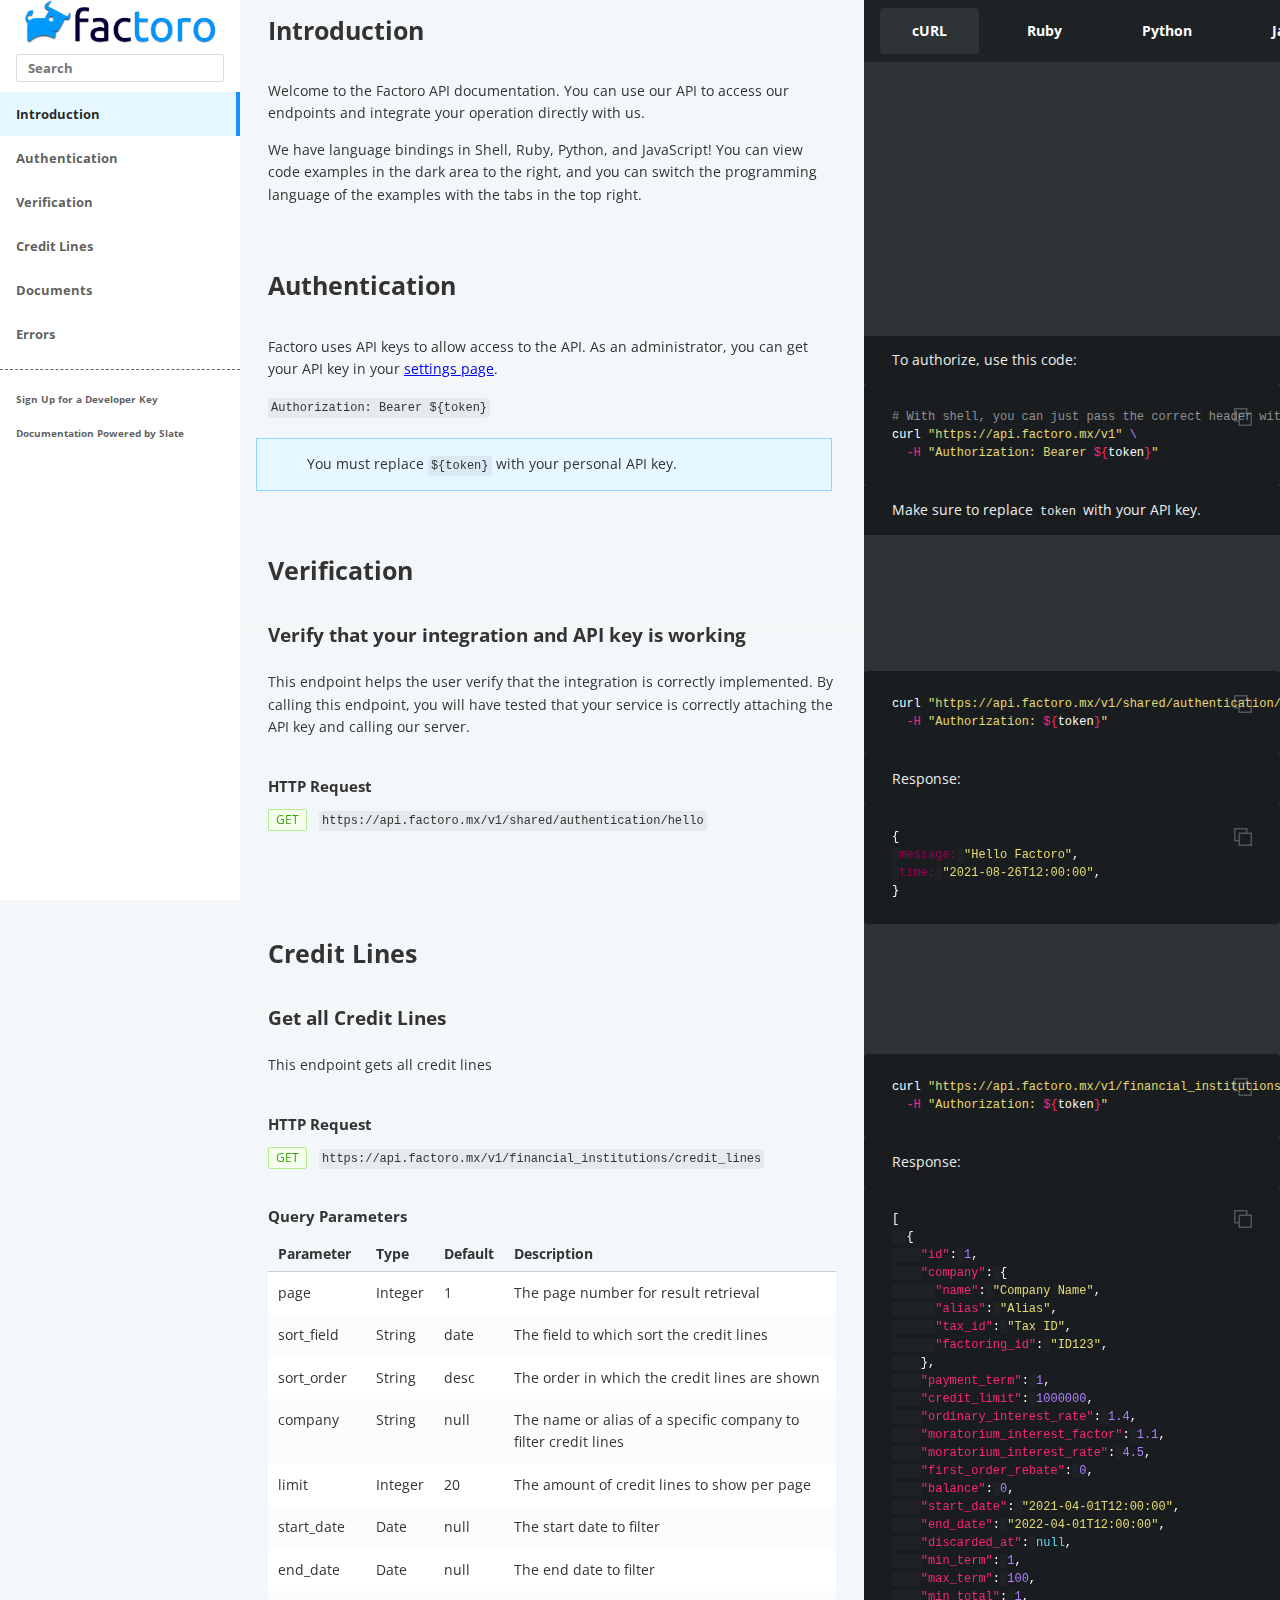
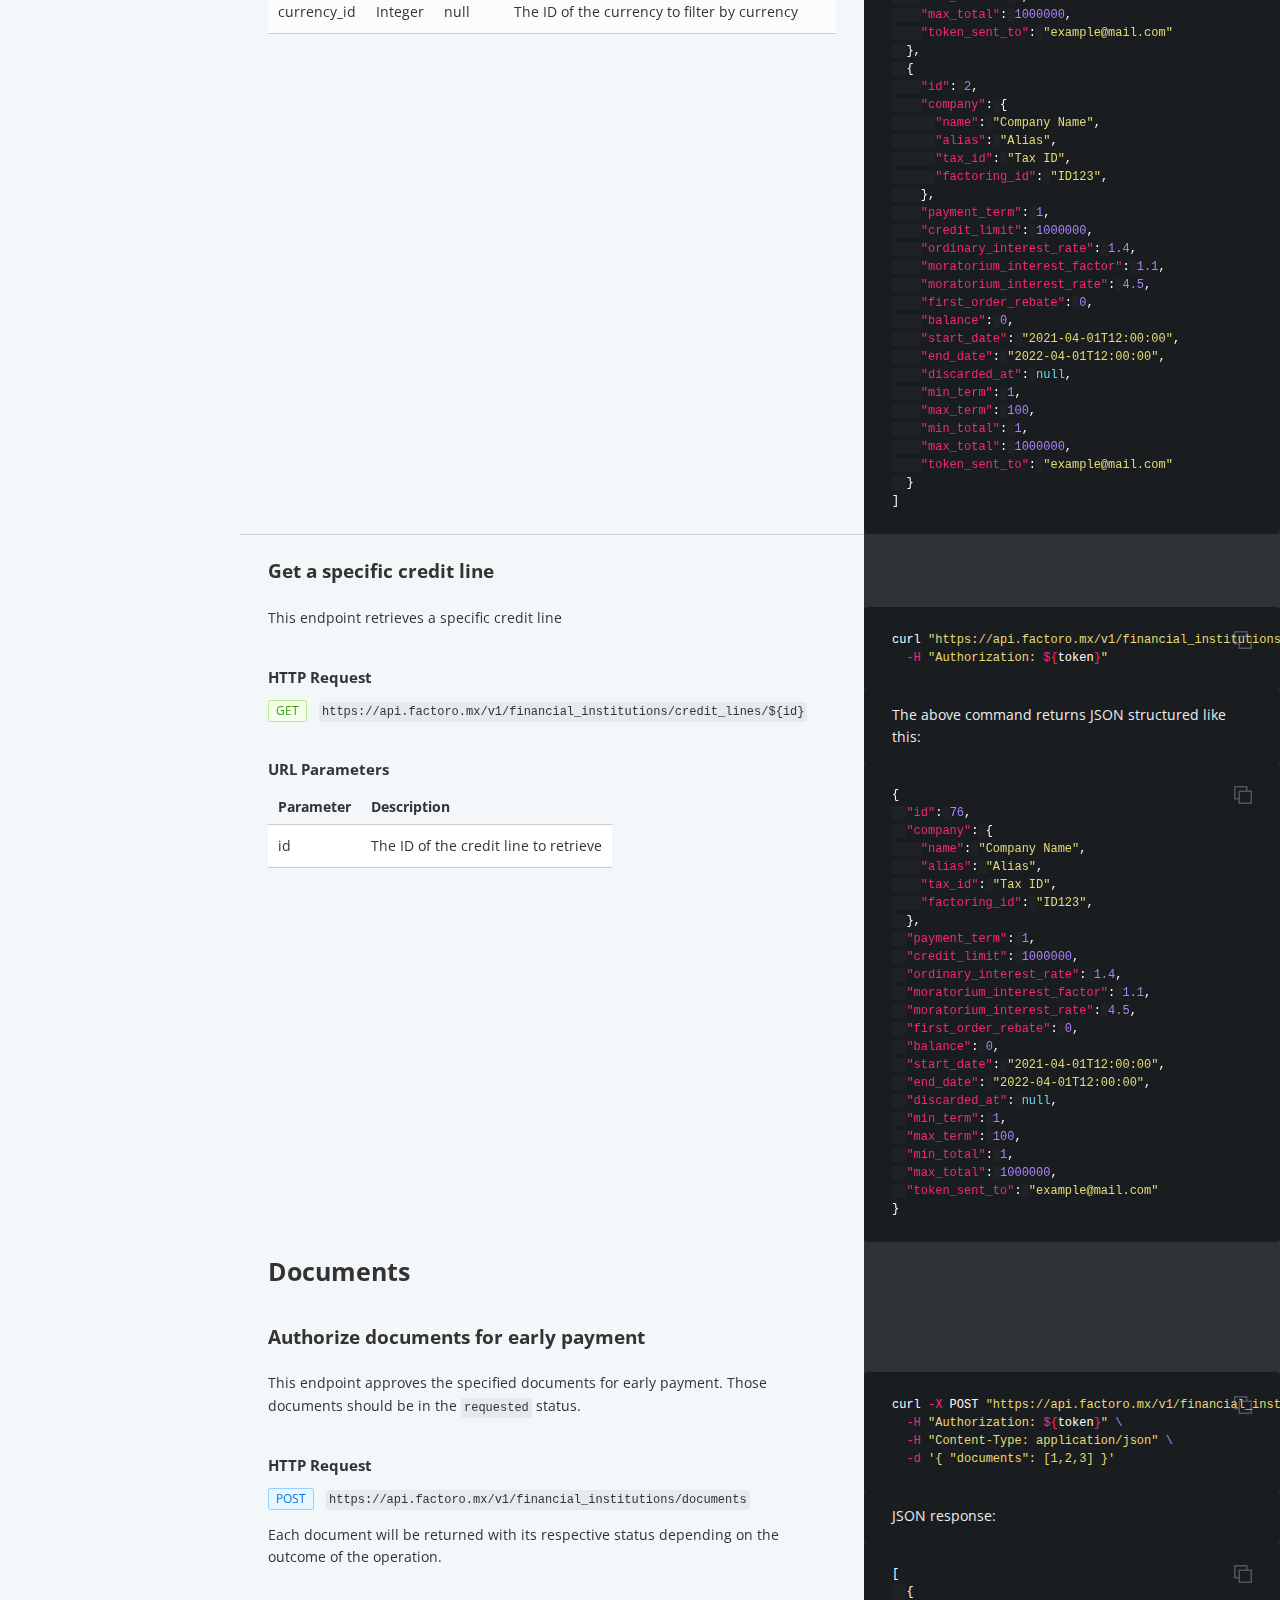
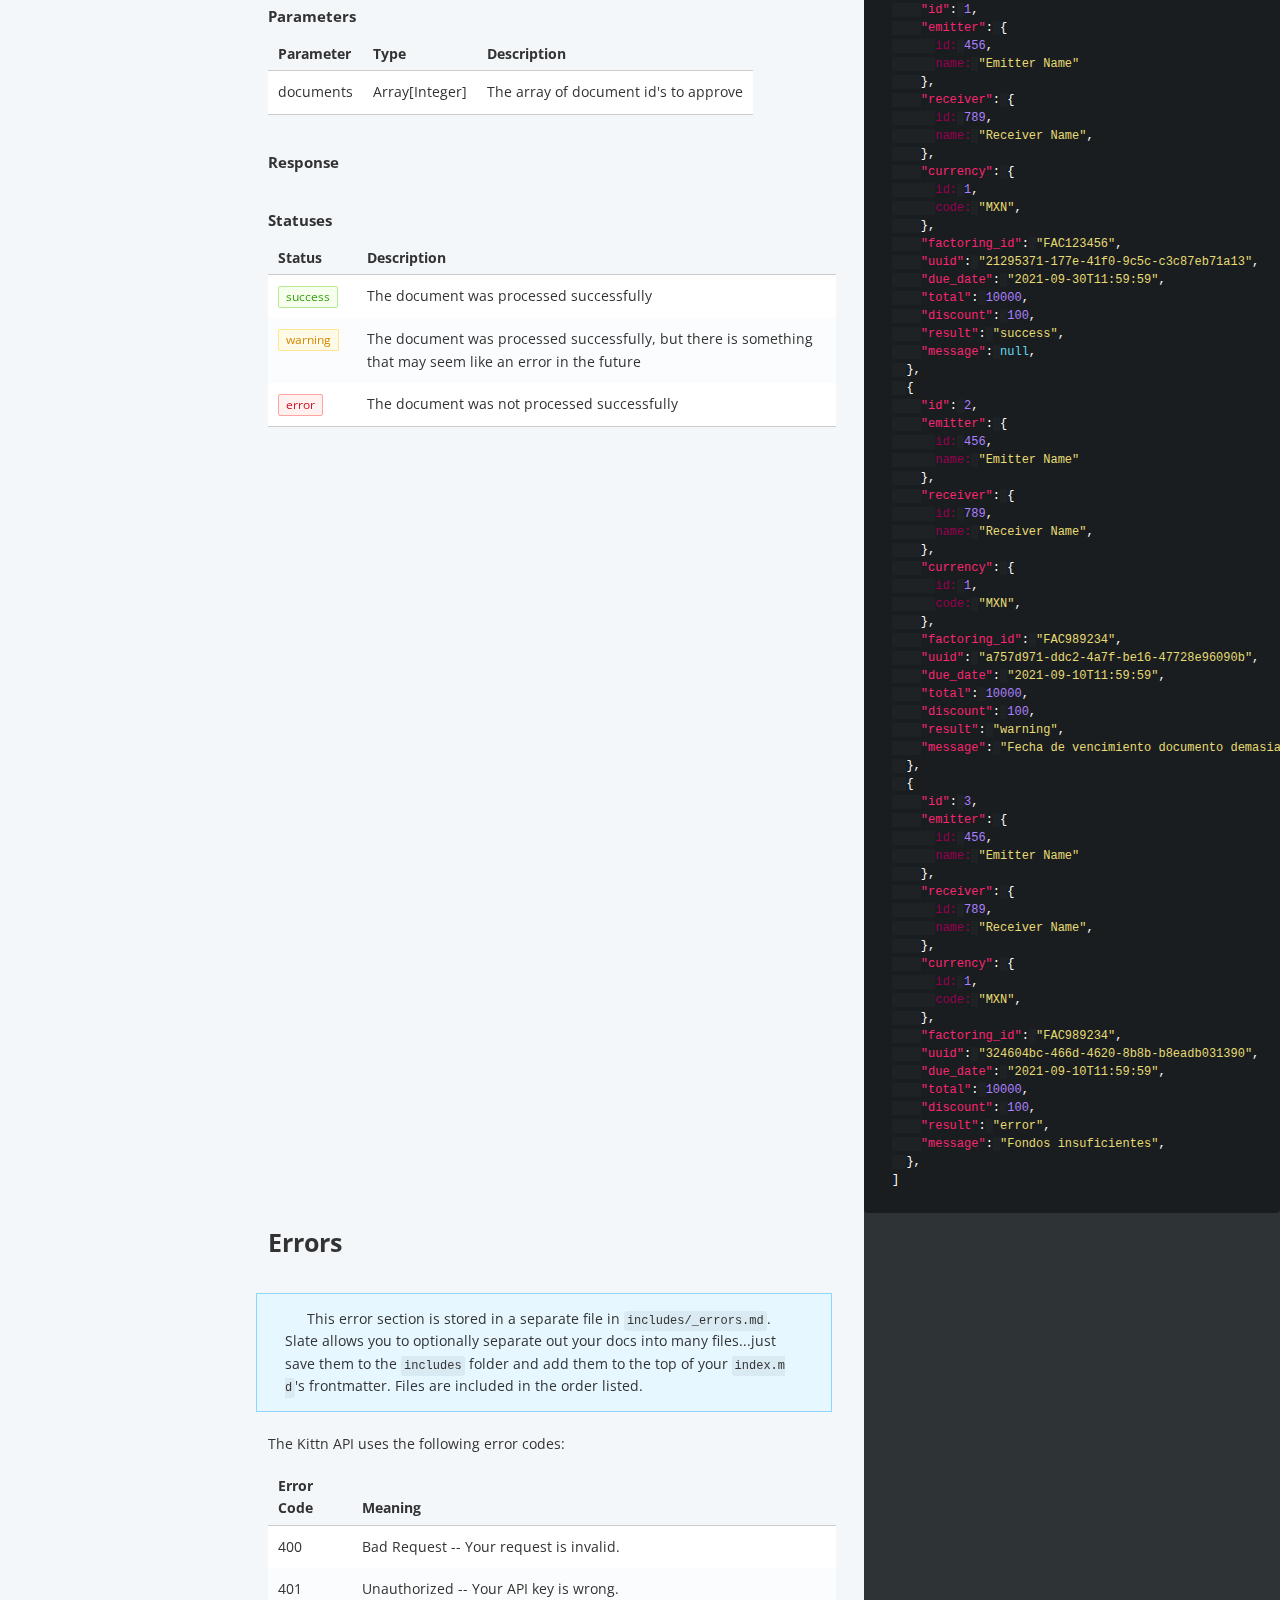
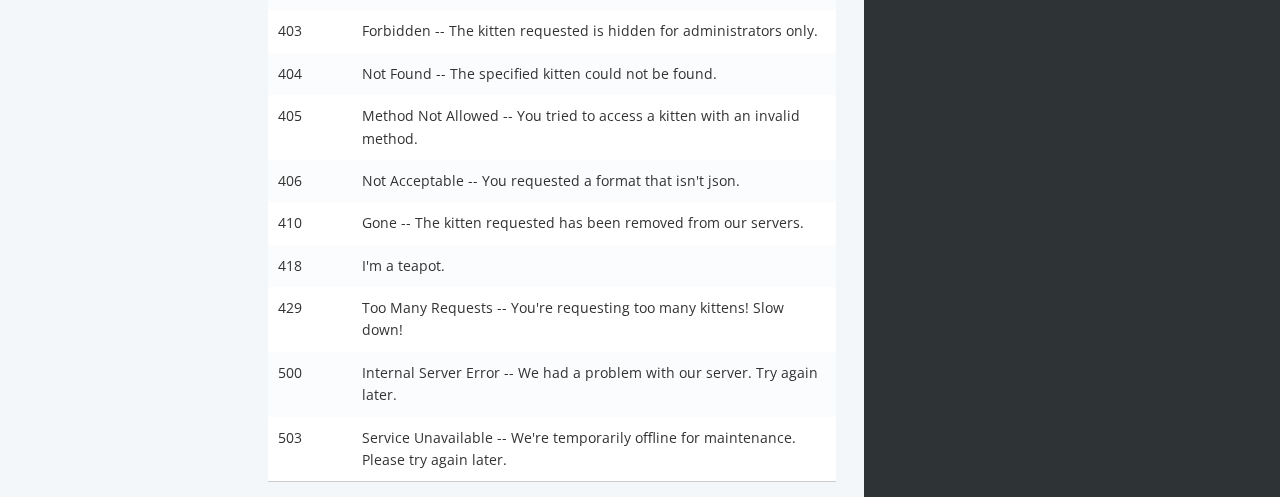
==== commit 768d187e: "publish: Adds new logo. Adds tag styling" ====
--- a/index.html
+++ b/index.html
@@ -282,7 +282,7 @@
   color: #859900;
 }
     </style>
-    <link href="stylesheets/screen-58b48ab2.css" rel="stylesheet" media="screen" />
+    <link href="stylesheets/screen-3fde5b85.css" rel="stylesheet" media="screen" />
     <link href="stylesheets/print-f127ecdf.css" rel="stylesheet" media="print" />
       <script src="javascripts/all-b12a2749.js"></script>
 
@@ -299,7 +299,7 @@
       </span>
     </a>
     <div class="toc-wrapper">
-      <img src="images/logo-1e815a84.png" class="logo" alt="" />
+      <img src="images/logo-cae72edf.png" class="logo" alt="" />
         <div class="lang-selector">
               <a href="#" data-language-name="shell">cURL</a>
               <a href="#" data-language-name="ruby">Ruby</a>
@@ -383,7 +383,7 @@
 
 <p>Factoro uses API keys to allow access to the API. As an administrator, you can get your API key in your <a href="https://app.factoro.mx/bank/settings">settings page</a>.</p>
 
-<p>`Authorization: Bearer ${token}</p>
+<p><code>Authorization: Bearer ${token}</code></p>
 
 <aside class="notice">
 You must replace <code>${token}</code> with your personal API key.
--- a/stylesheets/screen-3fde5b85.css
+++ b/stylesheets/screen-3fde5b85.css
@@ -0,0 +1 @@
+/*! normalize.css v3.0.2 | MIT License | git.io/normalize */@import url("https://fonts.googleapis.com/css?family=Open+Sans");html{font-family:sans-serif;-ms-text-size-adjust:100%;-webkit-text-size-adjust:100%}body{margin:0}article,aside,details,figcaption,figure,footer,header,hgroup,main,menu,nav,section,summary{display:block}audio,canvas,progress,video{display:inline-block;vertical-align:baseline}audio:not([controls]){display:none;height:0}[hidden],template{display:none}a{background-color:transparent}a:active,a:hover{outline:0}abbr[title]{border-bottom:1px dotted}b,strong{font-weight:bold}dfn{font-style:italic}h1{font-size:2em;margin:0.67em 0}mark{background:#ff0;color:#000}small{font-size:80%}sub,sup{font-size:75%;line-height:0;position:relative;vertical-align:baseline}sup{top:-0.5em}sub{bottom:-0.25em}img{border:0}svg:not(:root){overflow:hidden}figure{margin:1em 40px}hr{-webkit-box-sizing:content-box;box-sizing:content-box;height:0}pre{overflow:auto}code,kbd,pre,samp{font-family:monospace, monospace;font-size:1em}button,input,optgroup,select,textarea{color:inherit;font:inherit;margin:0}button{overflow:visible}button,select{text-transform:none}button,html input[type="button"],input[type="reset"],input[type="submit"]{-webkit-appearance:button;cursor:pointer}button[disabled],html input[disabled]{cursor:default}button::-moz-focus-inner,input::-moz-focus-inner{border:0;padding:0}input{line-height:normal}input[type="checkbox"],input[type="radio"]{-webkit-box-sizing:border-box;box-sizing:border-box;padding:0}input[type="number"]::-webkit-inner-spin-button,input[type="number"]::-webkit-outer-spin-button{height:auto}input[type="search"]{-webkit-appearance:textfield;-webkit-box-sizing:content-box;box-sizing:content-box}input[type="search"]::-webkit-search-cancel-button,input[type="search"]::-webkit-search-decoration{-webkit-appearance:none}fieldset{border:1px solid #c0c0c0;margin:0 2px;padding:0.35em 0.625em 0.75em}legend{border:0;padding:0}textarea{overflow:auto}optgroup{font-weight:bold}table{border-collapse:collapse;border-spacing:0}td,th{padding:0}.content h1,.content h2,.content h3,.content h4,.content h5,.content h6,html,body{font-family:'Open Sans', -apple-system, BlinkMacSystemFont, "Segoe UI", Roboto, Helvetica, Arial, sans-serif, "Apple Color Emoji", "Segoe UI Emoji", "Segoe UI Symbol";font-size:14px}.content h1,.content h2,.content h3,.content h4,.content h5,.content h6{font-weight:bold}.content code,.content pre{font-family:Consolas, Menlo, Monaco, "Lucida Console", "Liberation Mono", "DejaVu Sans Mono", "Bitstream Vera Sans Mono", "Courier New", monospace, serif;font-size:12px;line-height:1.5}.content code{word-break:break-all;-webkit-hyphens:auto;-ms-hyphens:auto;hyphens:auto}@font-face{font-family:'slate';src:url(../fonts/slate-cfc9d06b.eot?-syv14m);src:url(../fonts/slate-cfc9d06b.eot?#iefix-syv14m) format("embedded-opentype"),url(../fonts/slate.woff2?-syv14m) format("woff2"),url(../fonts/slate.woff?-syv14m) format("woff"),url(../fonts/slate-7b7da4fe.ttf?-syv14m) format("truetype"),url(../fonts/slate-e55b8307.svg?-syv14m#slate) format("svg");font-weight:normal;font-style:normal}.content aside.warning:before,.content aside.notice:before,.content aside.success:before{font-family:'slate';speak:none;font-style:normal;font-weight:normal;font-variant:normal;text-transform:none;line-height:1}.content aside.warning:before{content:"\e600"}.content aside.notice:before{content:"\e602"}.content aside.success:before{content:"\e606"}html{font-family:sans-serif;-ms-text-size-adjust:100%;-webkit-text-size-adjust:100%}html,body{color:#333;padding:0;margin:0;-webkit-font-smoothing:antialiased;-moz-osx-font-smoothing:grayscale;background-color:#F3F7F9;height:100%;-webkit-text-size-adjust:none}#toc>ul>li>a>span{float:right;background-color:#2484FF;border-radius:40px;width:20px}.toc-wrapper{-webkit-transition:left 0.3s ease-in-out;transition:left 0.3s ease-in-out;overflow-y:auto;overflow-x:hidden;position:fixed;z-index:30;top:0;left:0;bottom:0;width:240px;background-color:#fff;font-size:13px;font-weight:bold}.toc-wrapper .lang-selector{display:none}.toc-wrapper .lang-selector a{padding-top:0.5em;padding-bottom:0.5em}.toc-wrapper .logo{display:block;max-width:80%;margin-top:0px;margin-bottom:0px;-o-object-fit:contain;object-fit:contain;margin:auto}.toc-wrapper>.search{position:relative}.toc-wrapper>.search input{background-color:#fff;background-image:none;border:1px solid #d9d9d9;border-radius:2px;-webkit-box-sizing:border-box;box-sizing:border-box;color:rgba(0,0,0,0.85);display:inline-block;-webkit-font-feature-settings:"tnum";font-feature-settings:"tnum";font-variant:tabular-nums;list-style:none;margin:0;min-width:0;padding:4px 11px;position:relative;-webkit-transition:all .3s;transition:all .3s;width:208px;margin:10px 16px}.toc-wrapper>.search input:active,.toc-wrapper>.search input:focus{border-color:#40a9ff;border-right-width:1px !important;-webkit-box-shadow:0 0 0 2px rgba(24,144,255,0.2);box-shadow:0 0 0 2px rgba(24,144,255,0.2);outline:0}.toc-wrapper .search-results{margin-top:0;-webkit-box-sizing:border-box;box-sizing:border-box;height:0;overflow-y:auto;overflow-x:hidden;-webkit-transition-property:height, margin;transition-property:height, margin;-webkit-transition-duration:180ms;transition-duration:180ms;-webkit-transition-timing-function:ease-in-out;transition-timing-function:ease-in-out;background:#fafafa}.toc-wrapper .search-results.visible{height:30%;margin-bottom:1em}.toc-wrapper .search-results li{margin:1em 16px;line-height:1}.toc-wrapper .search-results a{color:rgba(0,0,0,0.65);text-decoration:none}.toc-wrapper .search-results a:hover{text-decoration:underline}.toc-wrapper ul,.toc-wrapper li{list-style:none;margin:0;padding:0;line-height:28px}.toc-wrapper li{color:rgba(0,0,0,0.65);-webkit-transition-property:background;transition-property:background;-webkit-transition-timing-function:linear;transition-timing-function:linear;-webkit-transition-duration:200ms;transition-duration:200ms}.toc-wrapper .toc-link{position:relative}.toc-wrapper .toc-link::after{border-right:4px solid #1890ff;bottom:0;content:"";opacity:0;position:absolute;right:0;top:0;-webkit-transform:scaleY(0.0001);transform:scaleY(0.0001);-webkit-transition:opacity 0.15s cubic-bezier(0.215, 0.61, 0.355, 1),-webkit-transform 0.15s cubic-bezier(0.215, 0.61, 0.355, 1);transition:opacity 0.15s cubic-bezier(0.215, 0.61, 0.355, 1),-webkit-transform 0.15s cubic-bezier(0.215, 0.61, 0.355, 1);transition:transform 0.15s cubic-bezier(0.215, 0.61, 0.355, 1),opacity 0.15s cubic-bezier(0.215, 0.61, 0.355, 1);transition:transform 0.15s cubic-bezier(0.215, 0.61, 0.355, 1),opacity 0.15s cubic-bezier(0.215, 0.61, 0.355, 1),-webkit-transform 0.15s cubic-bezier(0.215, 0.61, 0.355, 1)}.toc-wrapper .toc-link.active{background-color:#e6f7ff;color:rgba(0,0,0,0.85)}.toc-wrapper .toc-link.active::after{opacity:1;-webkit-transform:scaleY(1);transform:scaleY(1)}.toc-wrapper .toc-link.active-parent{background-color:#e6f7ff;color:rgba(0,0,0,0.85)}.toc-wrapper .toc-list-h2{display:none;background-color:#fafafa;font-weight:500}.toc-wrapper .toc-h2{padding-left:26px;font-size:12px}.toc-wrapper .toc-footer{padding:1em 0;margin-top:1em;border-top:1px dashed #666}.toc-wrapper .toc-footer li,.toc-wrapper .toc-footer a{color:rgba(0,0,0,0.65);text-decoration:none}.toc-wrapper .toc-footer a:hover{text-decoration:underline}.toc-wrapper .toc-footer li{font-size:0.8em;line-height:1.7;text-decoration:none}.toc-link,.toc-footer li{padding:8px 16px;display:block;overflow-x:hidden;white-space:nowrap;text-overflow:ellipsis;text-decoration:none;color:rgba(0,0,0,0.65);-webkit-transition-property:background;transition-property:background;-webkit-transition-timing-function:linear;transition-timing-function:linear;-webkit-transition-duration:130ms;transition-duration:130ms}#nav-button{padding:0 1.5em 5em 0;display:none;position:fixed;top:0;left:0;z-index:100;color:#000;text-decoration:none;font-weight:bold;opacity:0.7;line-height:16px;-webkit-transition:left 0.3s ease-in-out;transition:left 0.3s ease-in-out}#nav-button span{display:block;padding:6px 6px 6px;background-color:rgba(243,247,249,0.7);-webkit-transform-origin:0 0;transform-origin:0 0;-webkit-transform:rotate(-90deg) translate(-100%, 0);transform:rotate(-90deg) translate(-100%, 0);border-radius:0 0 0 5px}#nav-button img{height:16px;vertical-align:bottom}#nav-button:hover{opacity:1}#nav-button.open{left:240px}.page-wrapper{margin-left:240px;position:relative;z-index:10;background-color:#F3F7F9;min-height:100%;padding-bottom:1px}.page-wrapper .dark-box{width:40%;background-color:#2E3336;position:absolute;right:0;top:0;bottom:0}.page-wrapper .lang-selector{position:fixed;z-index:50;border-bottom:5px solid #2E3336}.lang-selector{display:flex;background-color:#1E2224;width:100%;font-weight:bold;overflow-x:auto;padding:8px}.lang-selector a{display:inline;color:#fff;text-decoration:none;padding:8px 32px;margin:0 8px;line-height:30px;outline:0;border-radius:4px}.lang-selector a:active,.lang-selector a:focus{background-color:#111;color:#fff}.lang-selector a.active{background-color:#2E3336;color:#fff}.lang-selector:after{content:'';clear:both;display:block}.content{-webkit-transform:translateZ(0);position:relative;z-index:30}.content:after{content:'';display:block;clear:both}.content>h1,.content>h2,.content>h3,.content>h4,.content>h5,.content>h6,.content>p,.content>table,.content>ul,.content>ol,.content>dl{margin-right:40%;padding:0 28px;-webkit-box-sizing:border-box;box-sizing:border-box;display:block}.content>aside{margin-right:calc(40% + 32px);margin-left:16px;padding:0 28px;-webkit-box-sizing:border-box;box-sizing:border-box;display:block}.content>ul,.content>ol{padding-left:43px}.content>h1,.content>h2,.content>div{clear:both}.content h1{font-size:25px;padding-top:0.5em;padding-bottom:0.5em;margin-bottom:21px;margin-top:2em}.content h1:first-child,.content div:first-child+h1{border-top-width:0;margin-top:0}.content h2{font-size:19px;margin-top:4em;margin-bottom:0;border-top:1px solid #ccc;padding-top:1.2em;padding-bottom:1.2em;background-image:-webkit-gradient(linear, left top, left bottom, from(rgba(255,255,255,0.2)), to(rgba(255,255,255,0)));background-image:linear-gradient(to bottom, rgba(255,255,255,0.2), rgba(255,255,255,0))}.content h1+h2,.content h1+div+h2{margin-top:-21px;border-top:none}.content h3,.content h4,.content h5,.content h6{font-size:15px;margin-top:2.5em;margin-bottom:0.8em}.content h4,.content h5,.content h6{font-size:10px}.content hr{margin:2em 0;border-top:2px solid #2E3336;border-bottom:2px solid #F3F7F9}.content table{margin-bottom:1em;overflow:auto}.content table th,.content table td{text-align:left;vertical-align:top;line-height:1.6}.content table th code,.content table td code{white-space:nowrap}.content table th{padding:5px 10px;border-bottom:1px solid #ccc;vertical-align:bottom}.content table td{padding:10px}.content table tr:last-child{border-bottom:1px solid #ccc}.content table tr:nth-child(odd)>td{background-color:white}.content table tr:nth-child(even)>td{background-color:#fbfcfd}.content dt{font-weight:bold}.content dd{margin-left:15px}.content p,.content li,.content dt,.content dd{line-height:1.6;margin-top:0}.content img{max-width:100%}.content code{background-color:rgba(0,0,0,0.05);padding:3px;border-radius:3px}.content pre>code{background-color:transparent;padding:0}.content aside{padding-top:1em;padding-bottom:1em;margin-top:1.5em;margin-bottom:1.5em;background:#e6f7ff;border:1px solid #91d5ff;line-height:1.6}.content aside.warning{background-color:#fffbe6;border:1px solid #ffe58f}.content aside.success{background-color:#f6ffed;border:1px solid #b7eb8f}.content aside:before{vertical-align:middle;padding-right:0.5em;font-size:14px}.content aside.notice:before{color:#1890ff}.content aside.warning:before{color:#faad14}.content aside.success:before{color:#52c41a}.content .search-highlight{padding:2px;margin:-3px;border-radius:4px;border:1px solid #F7E633;background:-webkit-gradient(linear, right bottom, left top, from(#F7E633), to(#F1D32F));background:linear-gradient(to top left, #F7E633 0%, #F1D32F 100%)}.content>div.highlight{clear:none}.content pre,.content blockquote{background-color:#1E2224;color:#fff;margin:0;width:40%;float:right;clear:right;-webkit-box-sizing:border-box;box-sizing:border-box;border-radius:4px}.content pre>p,.content blockquote>p{margin:0}.content pre a,.content blockquote a{color:#fff;text-decoration:none;border-bottom:dashed 1px #ccc}.content pre{padding-top:2em;padding-bottom:2em;padding:2em 28px;background-color:#191D1F;border-radius:4px}.content blockquote>p{background-color:#191D1F;padding:13px 2em;color:#eee}@media (max-width: 930px){.toc-wrapper{left:-240px}.toc-wrapper.open{left:0}.page-wrapper{margin-left:0}#nav-button{display:block}.toc-link{padding-top:0.3em;padding-bottom:0.3em}}@media (max-width: 690px){.dark-box{display:none}.content>h1,.content>h2,.content>h3,.content>h4,.content>h5,.content>h6,.content>p,.content>table,.content>ul,.content>ol,.content>dl,.content>aside{margin-right:0}.toc-wrapper .lang-selector{display:block}.page-wrapper .lang-selector{display:none}.content pre,.content blockquote{width:auto;float:none}.content>pre+h1,.content>blockquote+h1,.content>pre+h2,.content>blockquote+h2,.content>pre+h3,.content>blockquote+h3,.content>pre+h4,.content>blockquote+h4,.content>pre+h5,.content>blockquote+h5,.content>pre+h6,.content>blockquote+h6,.content>pre+p,.content>blockquote+p,.content>pre+table,.content>blockquote+table,.content>pre+ul,.content>blockquote+ul,.content>pre+ol,.content>blockquote+ol,.content>pre+dl,.content>blockquote+dl,.content>pre+aside,.content>blockquote+aside{margin-top:28px}}.highlight .c,.highlight .cm,.highlight .c1,.highlight .cs{color:#909090}.highlight,.highlight .w{background-color:#1E2224}.copy-clipboard{float:right;fill:#9DAAB6;cursor:pointer;opacity:0.4;height:18px;width:18px}.copy-clipboard:hover{opacity:0.8}.tag{-webkit-box-sizing:border-box;box-sizing:border-box;margin:0 8px 0 0;color:#000000d9;font-size:14px;font-variant:tabular-nums;line-height:1.5715;list-style:none;-webkit-font-feature-settings:"tnum";font-feature-settings:"tnum";display:inline-block;height:auto;padding:0 7px;font-size:12px;line-height:20px;white-space:nowrap;background:#fafafa;border:1px solid #d9d9d9;border-radius:2px;opacity:1;-webkit-transition:all .3s;transition:all .3s}.tag.green{color:#389e0d;background:#f6ffed;border-color:#b7eb8f}.tag.blue{color:#096dd9;background:#e6f7ff;border-color:#91d5ff}.tag.red{color:#cf1322;background:#fff1f0;border-color:#ffa39e}.tag.gold{color:#d48806;background:#fffbe6;border-color:#ffe58f}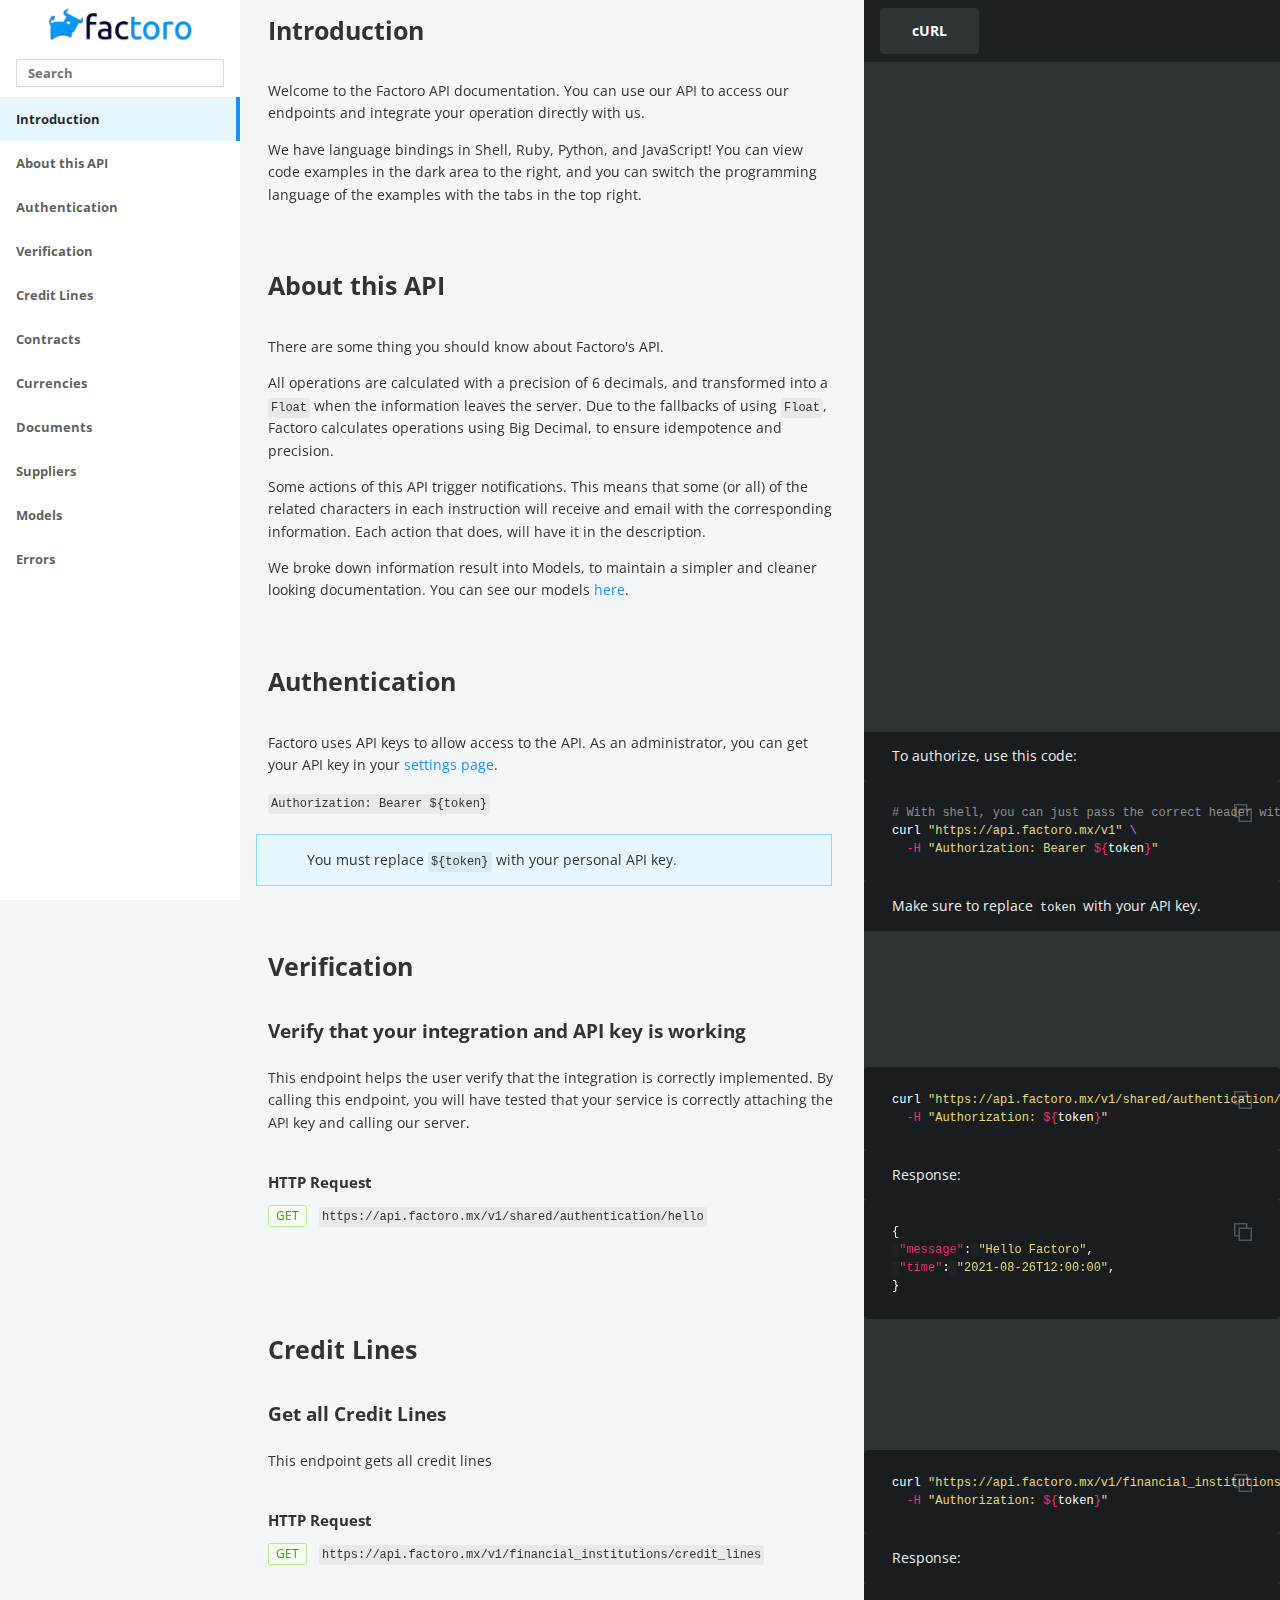
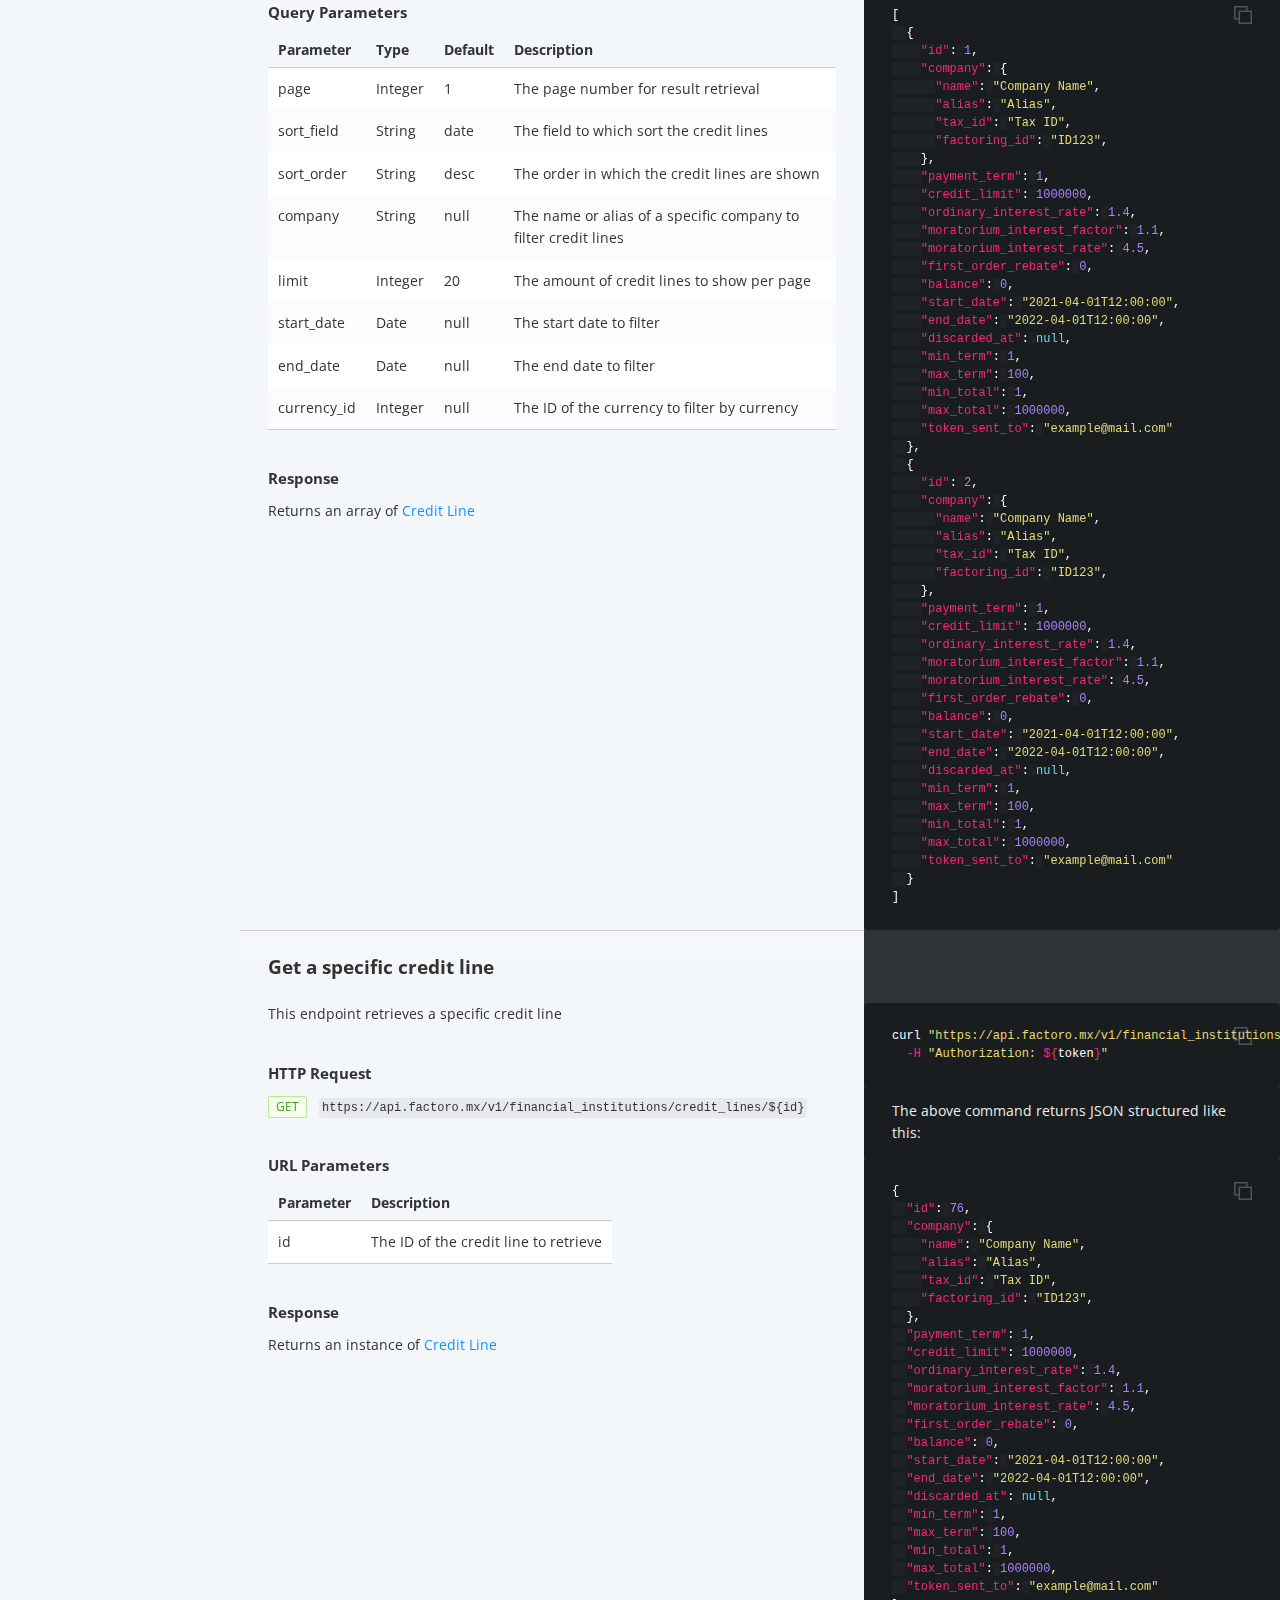
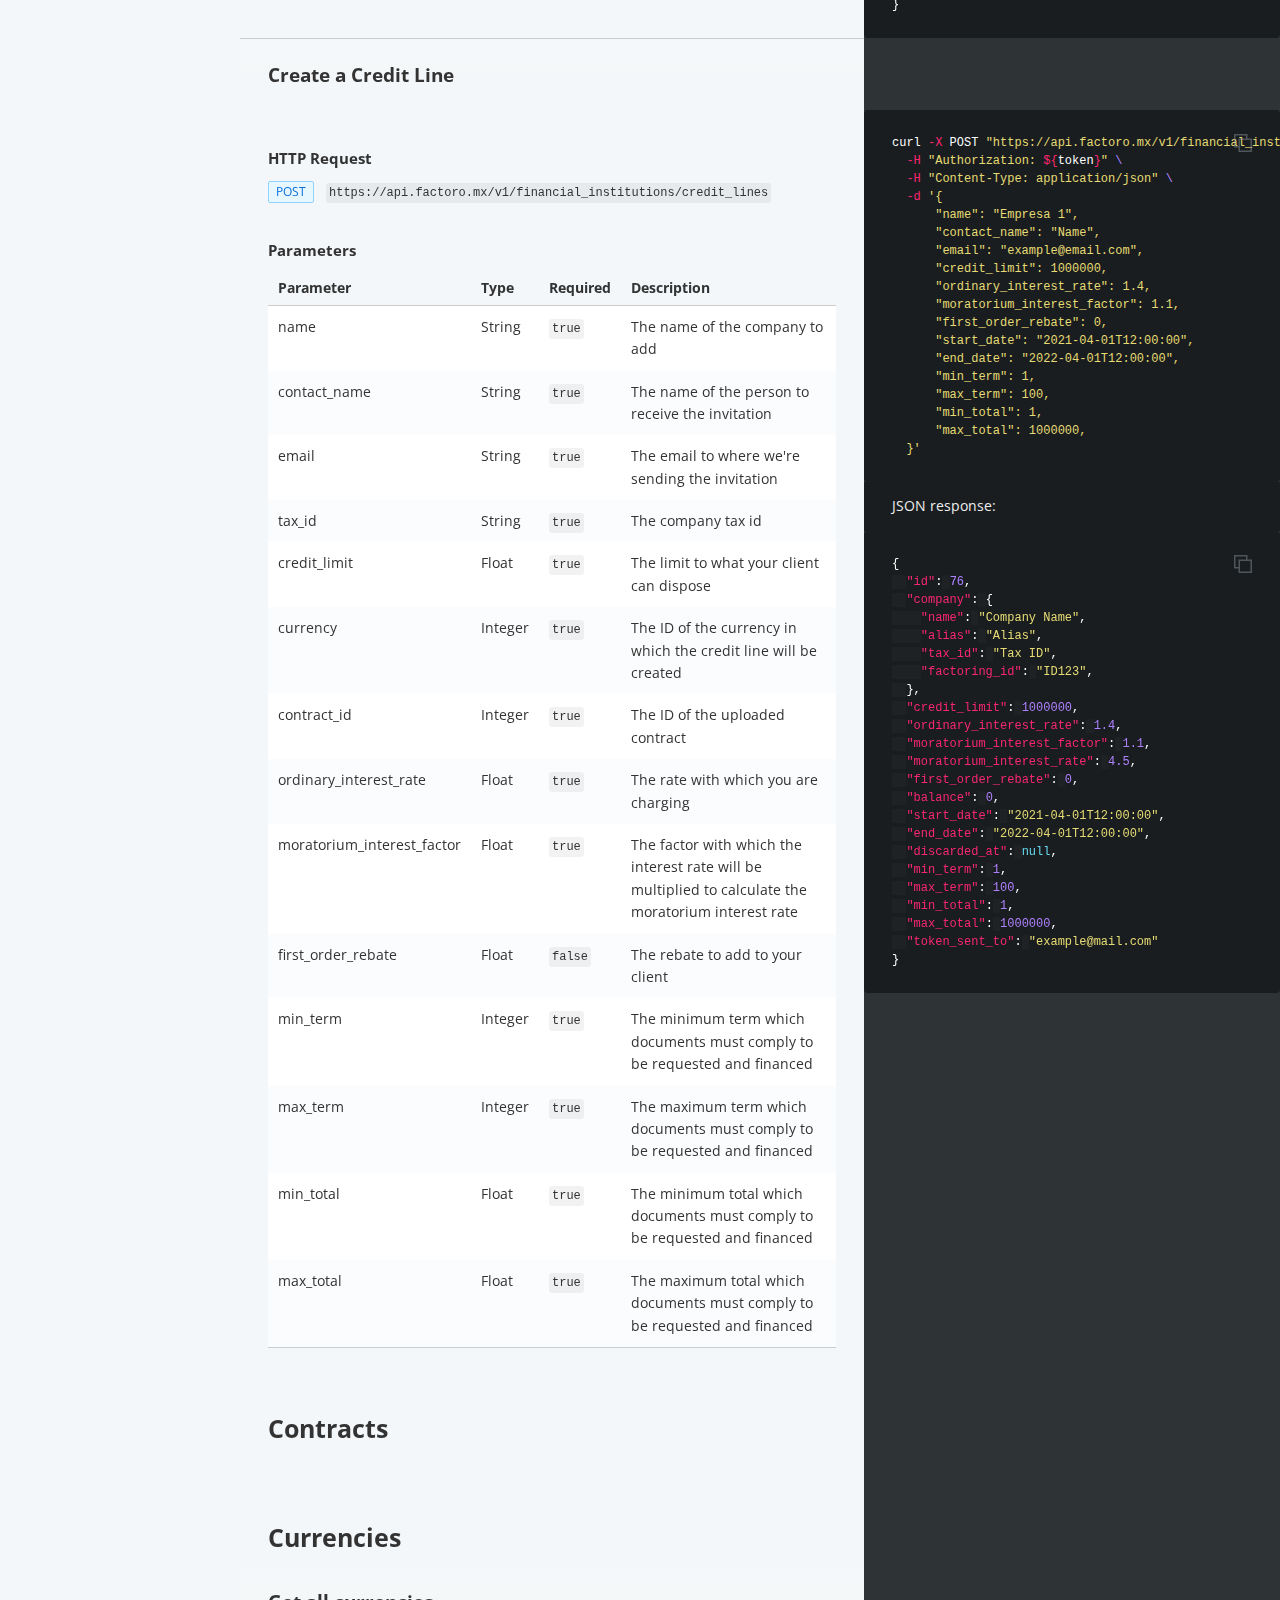
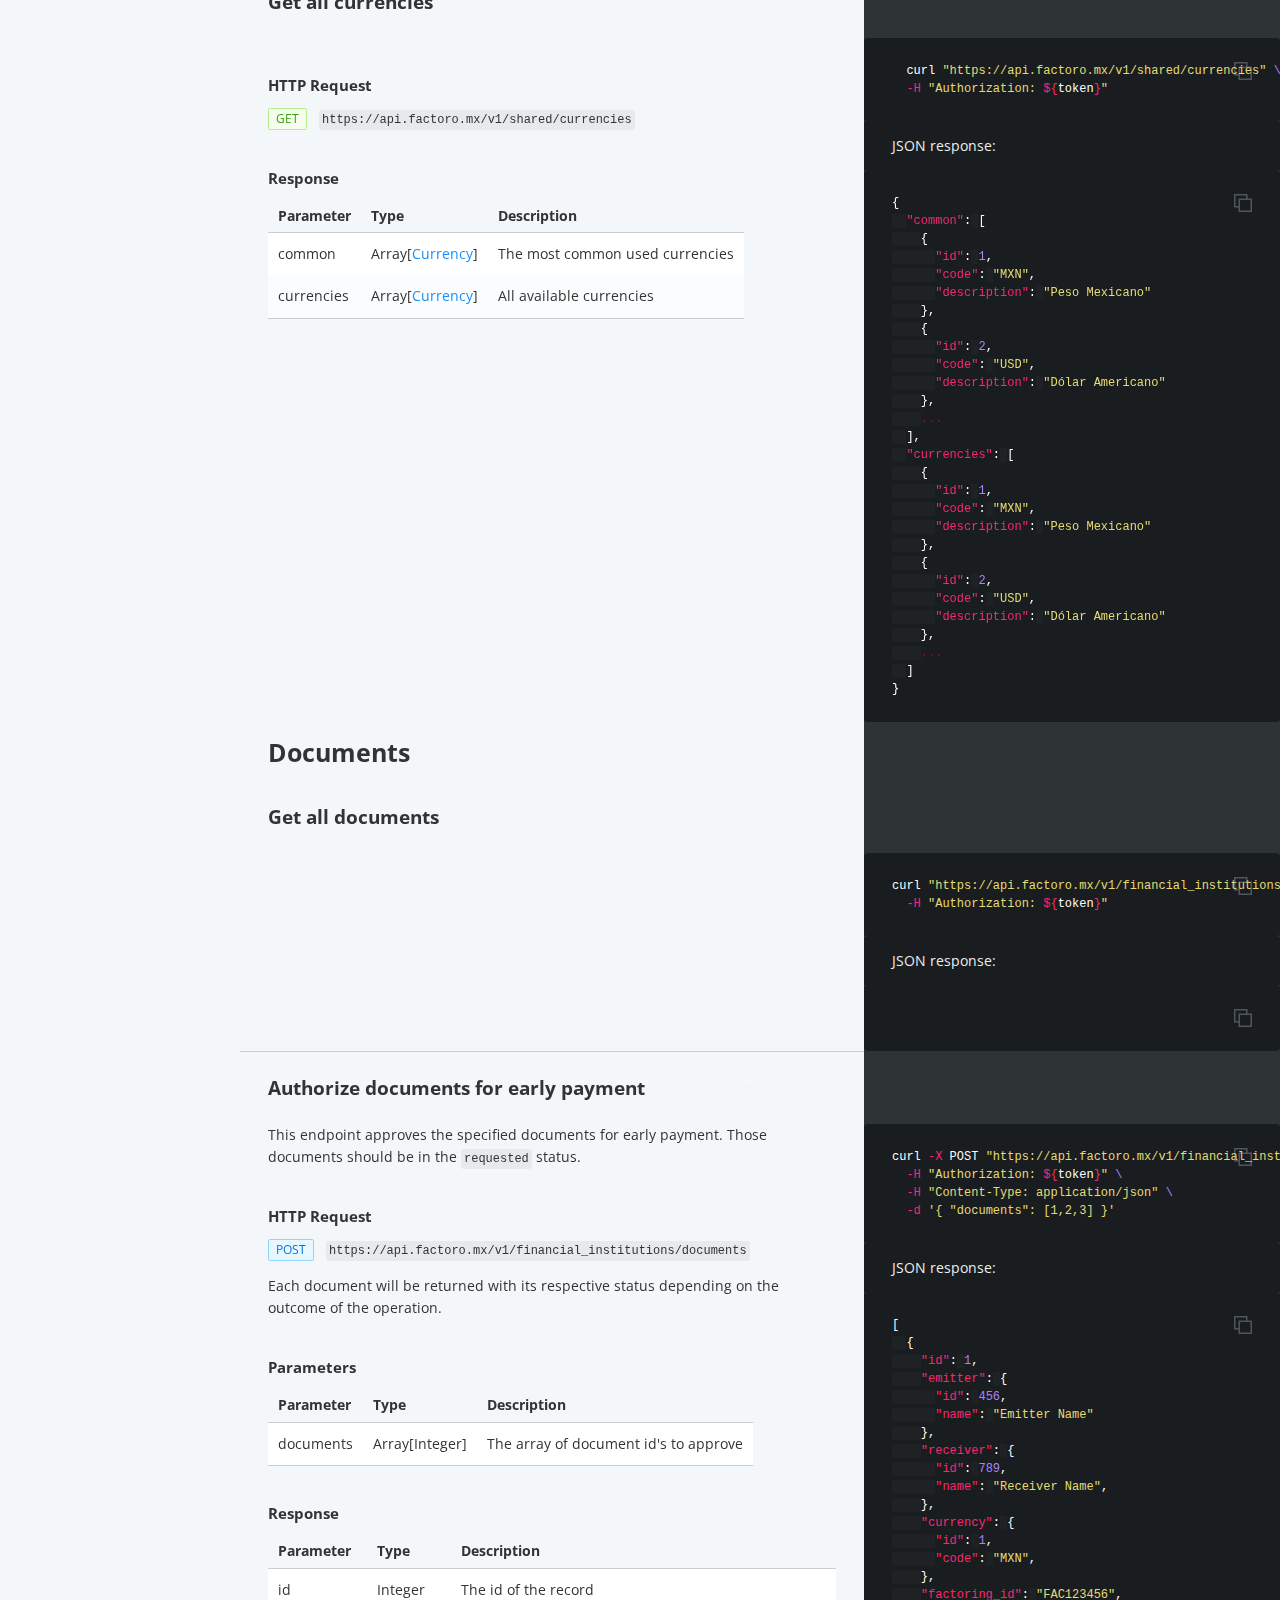
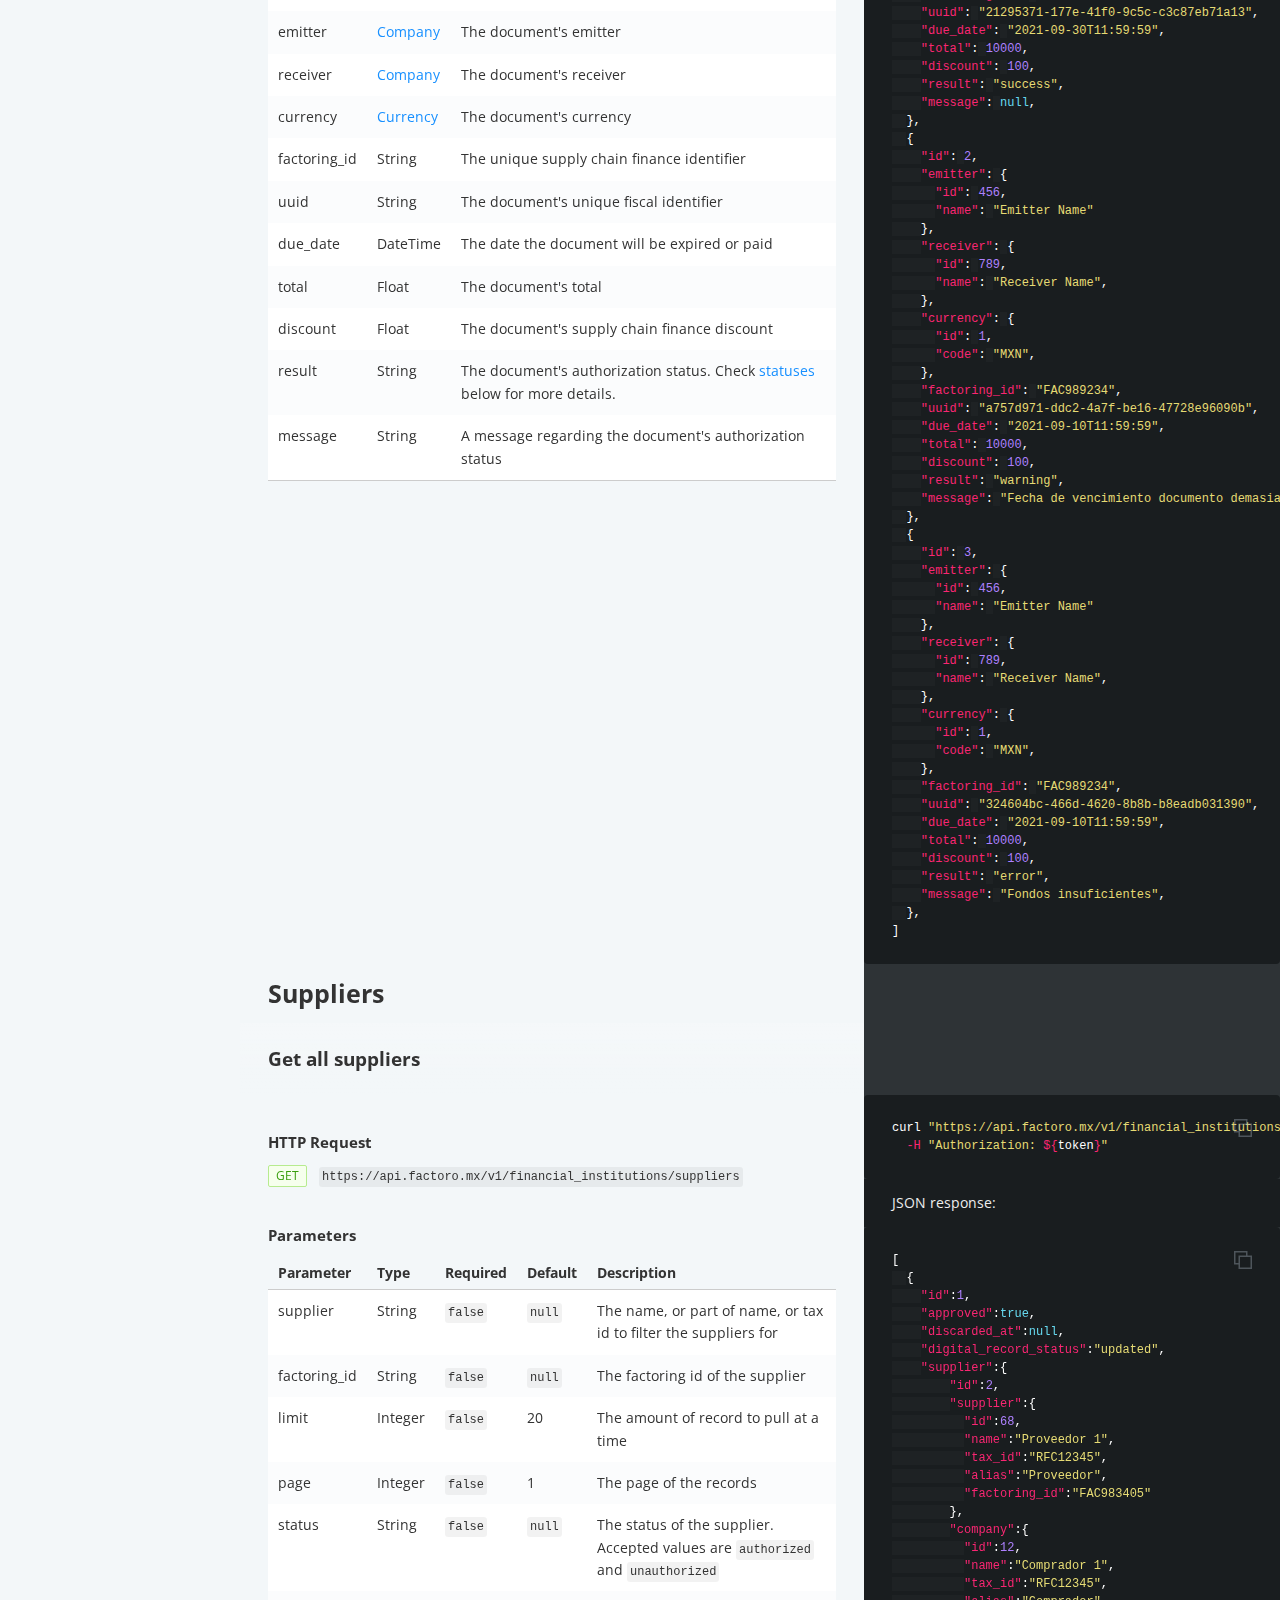
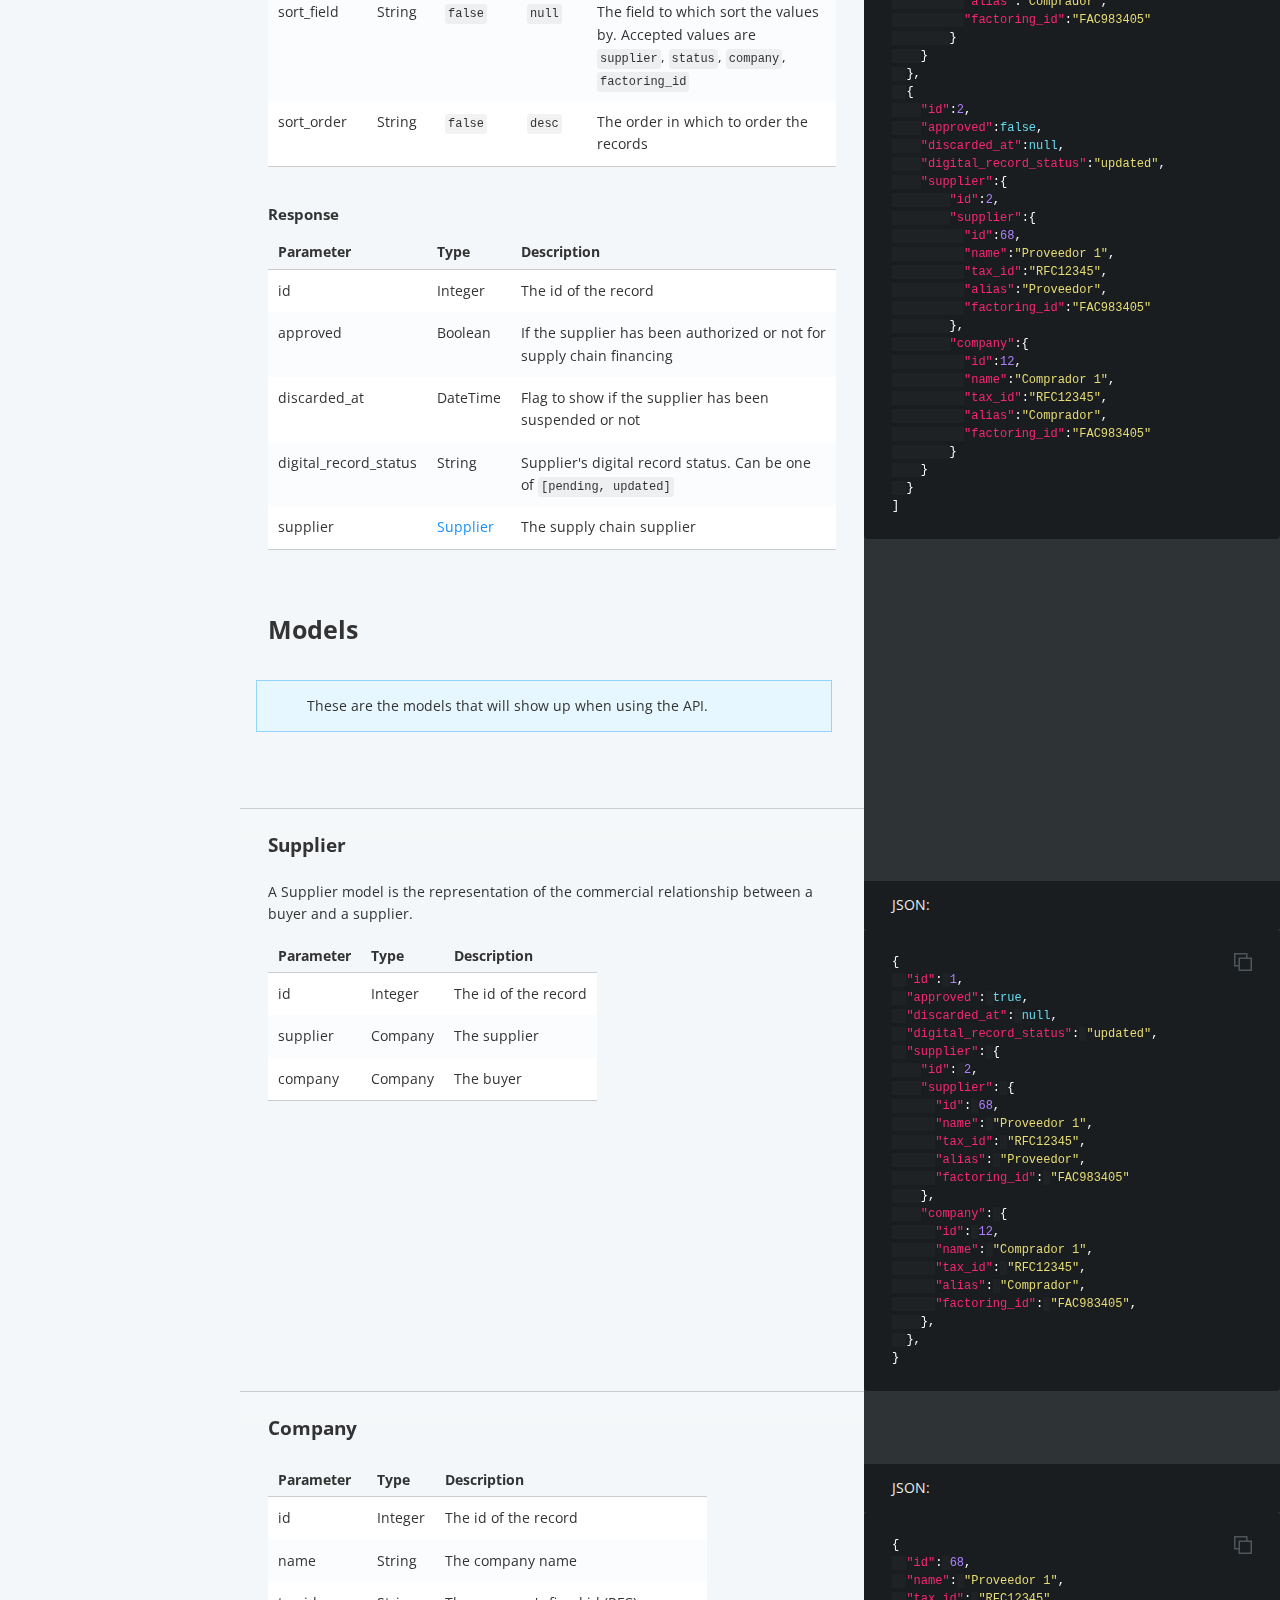
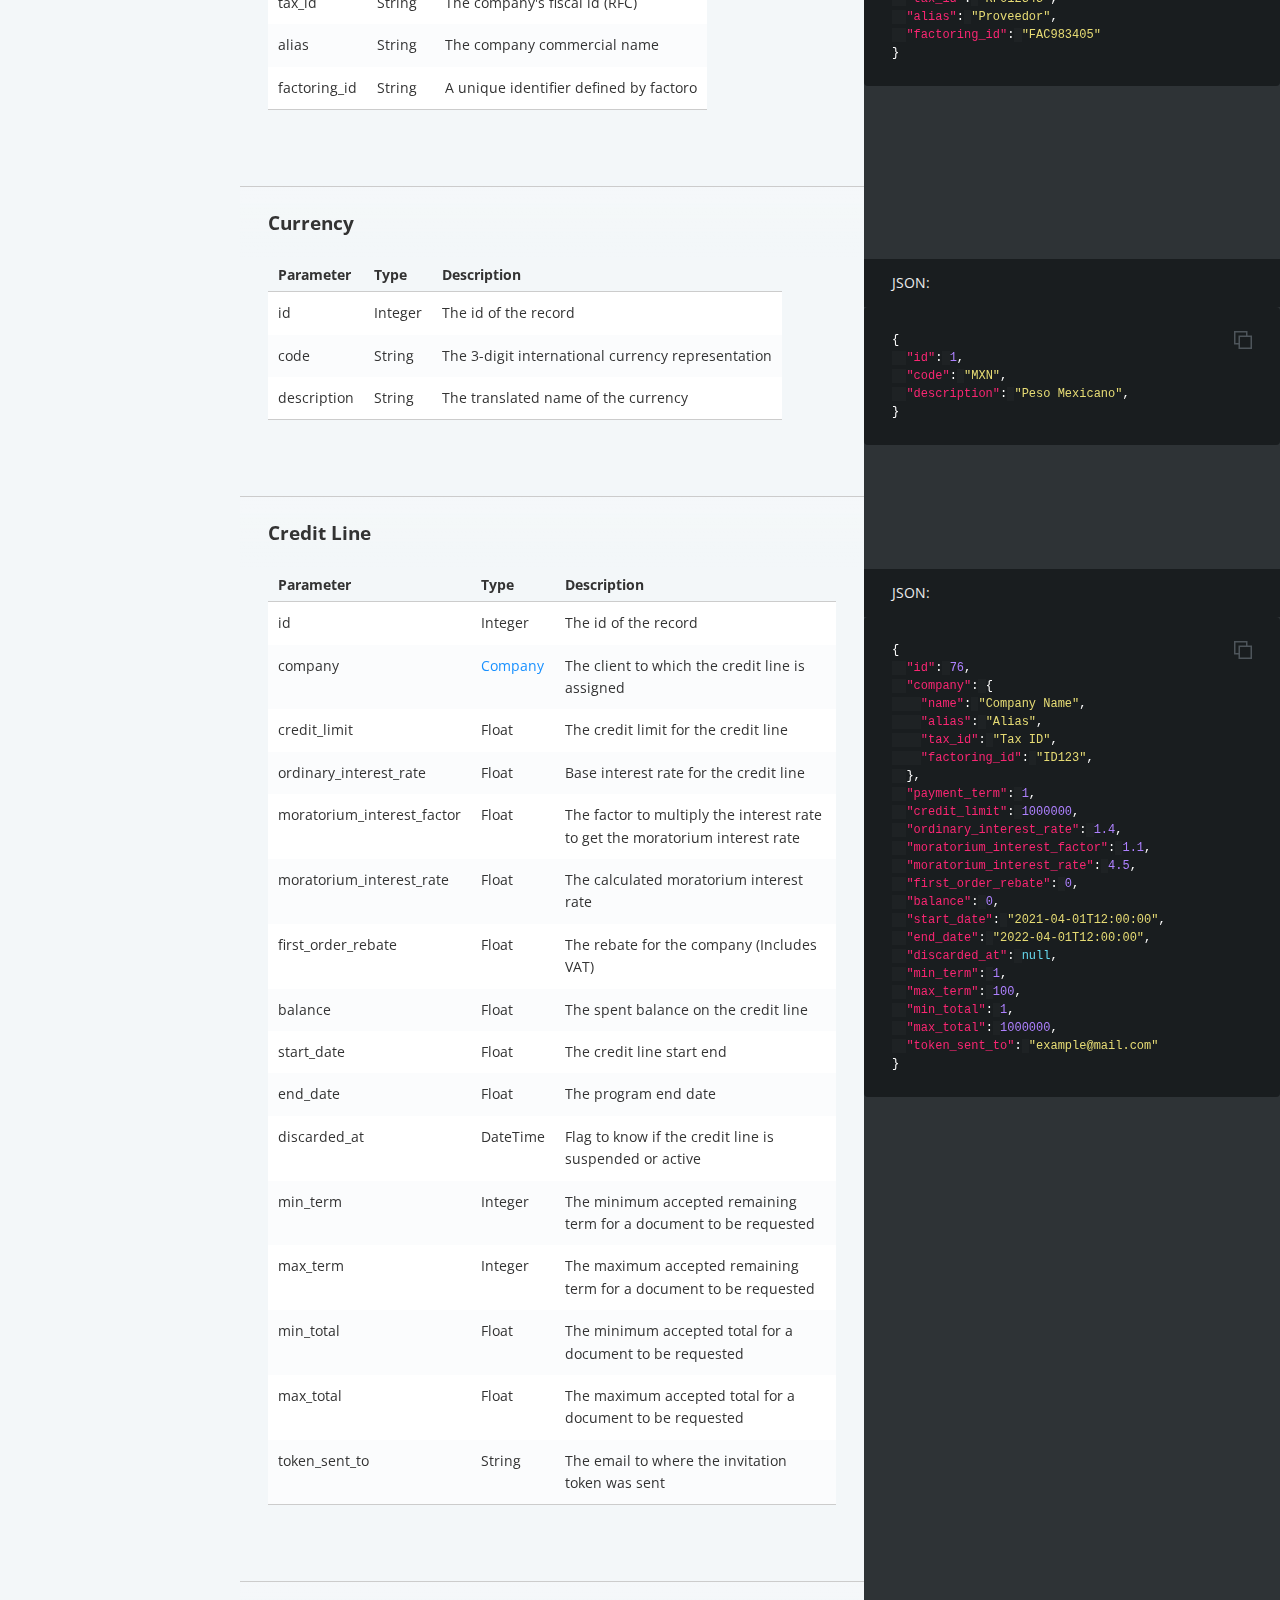
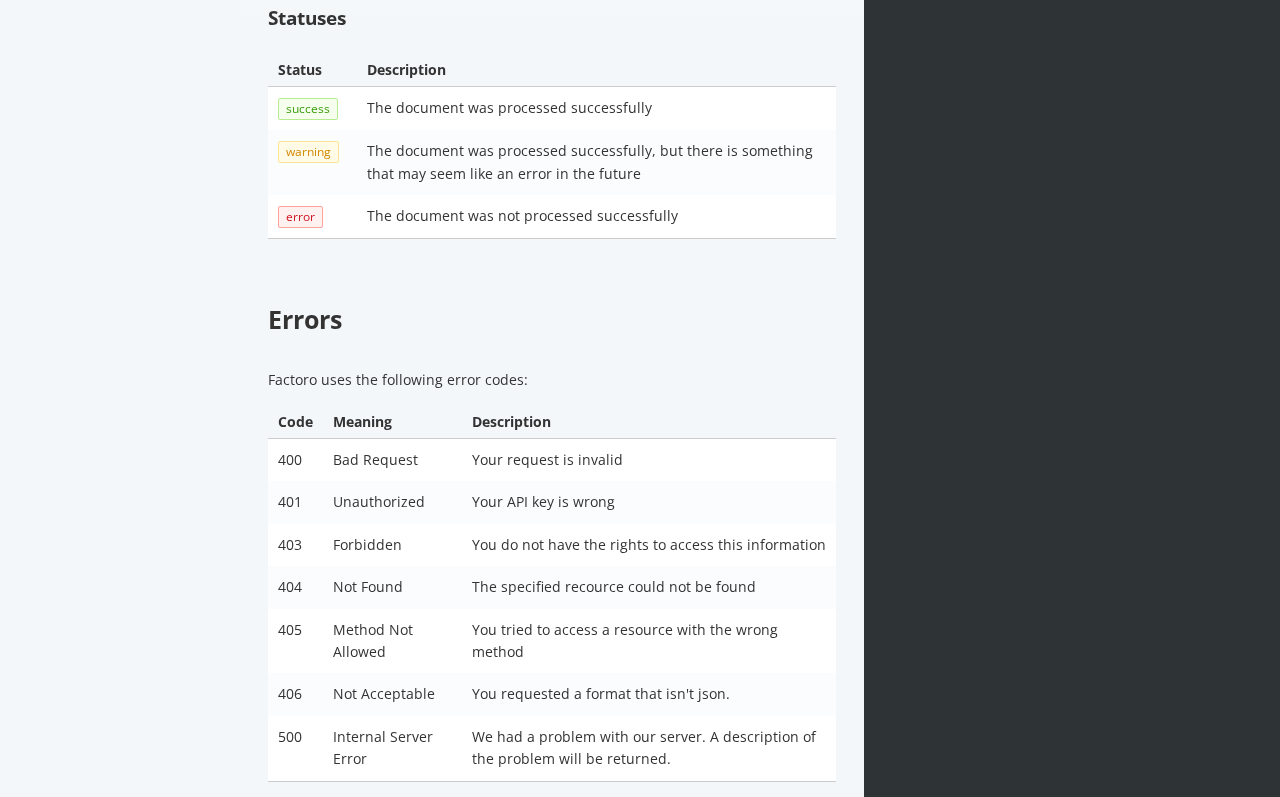
==== commit 7ce6bc4a: "publish: Adds new models section Adds new credit lines section Adds new currencies section Fixes err" ====
--- a/index.html
+++ b/index.html
@@ -282,7 +282,7 @@
   color: #859900;
 }
     </style>
-    <link href="stylesheets/screen-3fde5b85.css" rel="stylesheet" media="screen" />
+    <link href="stylesheets/screen-a3aed76e.css" rel="stylesheet" media="screen" />
     <link href="stylesheets/print-f127ecdf.css" rel="stylesheet" media="print" />
       <script src="javascripts/all-b12a2749.js"></script>
 
@@ -291,7 +291,7 @@
     </script>
   </head>
 
-  <body class="index" data-languages="[&quot;shell&quot;,&quot;ruby&quot;,&quot;python&quot;,&quot;javascript&quot;]">
+  <body class="index" data-languages="[&quot;shell&quot;]">
     <a href="#" id="nav-button">
       <span>
         NAV
@@ -302,9 +302,6 @@
       <img src="images/logo-cae72edf.png" class="logo" alt="" />
         <div class="lang-selector">
               <a href="#" data-language-name="shell">cURL</a>
-              <a href="#" data-language-name="ruby">Ruby</a>
-              <a href="#" data-language-name="python">Python</a>
-              <a href="#" data-language-name="javascript">JavaScript</a>
         </div>
         <div class="search">
           <input type="text" class="search" id="input-search" placeholder="Search">
@@ -313,6 +310,9 @@
       <ul id="toc" class="toc-list-h1">
           <li>
             <a href="#introduction" class="toc-h1 toc-link" data-title="Introduction">Introduction</a>
+          </li>
+          <li>
+            <a href="#about-this-api" class="toc-h1 toc-link" data-title="About this API">About this API</a>
           </li>
           <li>
             <a href="#authentication" class="toc-h1 toc-link" data-title="Authentication">Authentication</a>
@@ -334,13 +334,58 @@
                   <li>
                     <a href="#get-a-specific-credit-line" class="toc-h2 toc-link" data-title="Get a specific credit line">Get a specific credit line</a>
                   </li>
+                  <li>
+                    <a href="#create-a-credit-line" class="toc-h2 toc-link" data-title="Create a Credit Line">Create a Credit Line</a>
+                  </li>
+              </ul>
+          </li>
+          <li>
+            <a href="#contracts" class="toc-h1 toc-link" data-title="Contracts">Contracts</a>
+          </li>
+          <li>
+            <a href="#currencies" class="toc-h1 toc-link" data-title="Currencies">Currencies</a>
+              <ul class="toc-list-h2">
+                  <li>
+                    <a href="#get-all-currencies" class="toc-h2 toc-link" data-title="Get all currencies">Get all currencies</a>
+                  </li>
               </ul>
           </li>
           <li>
             <a href="#documents" class="toc-h1 toc-link" data-title="Documents">Documents</a>
               <ul class="toc-list-h2">
                   <li>
+                    <a href="#get-all-documents" class="toc-h2 toc-link" data-title="Get all documents">Get all documents</a>
+                  </li>
+                  <li>
                     <a href="#authorize-documents-for-early-payment" class="toc-h2 toc-link" data-title="Authorize documents for early payment">Authorize documents for early payment</a>
+                  </li>
+              </ul>
+          </li>
+          <li>
+            <a href="#suppliers" class="toc-h1 toc-link" data-title="Suppliers">Suppliers</a>
+              <ul class="toc-list-h2">
+                  <li>
+                    <a href="#get-all-suppliers" class="toc-h2 toc-link" data-title="Get all suppliers">Get all suppliers</a>
+                  </li>
+              </ul>
+          </li>
+          <li>
+            <a href="#models" class="toc-h1 toc-link" data-title="Models">Models</a>
+              <ul class="toc-list-h2">
+                  <li>
+                    <a href="#supplier" class="toc-h2 toc-link" data-title="Supplier">Supplier</a>
+                  </li>
+                  <li>
+                    <a href="#company" class="toc-h2 toc-link" data-title="Company">Company</a>
+                  </li>
+                  <li>
+                    <a href="#currency" class="toc-h2 toc-link" data-title="Currency">Currency</a>
+                  </li>
+                  <li>
+                    <a href="#credit-line" class="toc-h2 toc-link" data-title="Credit Line">Credit Line</a>
+                  </li>
+                  <li>
+                    <a href="#statuses" class="toc-h2 toc-link" data-title="Statuses">Statuses</a>
                   </li>
               </ul>
           </li>
@@ -348,10 +393,6 @@
             <a href="#errors" class="toc-h1 toc-link" data-title="Errors">Errors</a>
           </li>
       </ul>
-        <ul class="toc-footer">
-            <li><a href='#'>Sign Up for a Developer Key</a></li>
-            <li><a href='https://github.com/slatedocs/slate'>Documentation Powered by Slate</a></li>
-        </ul>
     </div>
     <div class="page-wrapper">
       <div class="dark-box"></div>
@@ -360,28 +401,31 @@
 <p>Welcome to the Factoro API  documentation. You can use our API to access our endpoints and integrate your operation directly with us.</p>
 
 <p>We have language bindings in Shell, Ruby, Python, and JavaScript! You can view code examples in the dark area to the right, and you can switch the programming language of the examples with the tabs in the top right.</p>
+<h1 id='about-this-api'>About this API</h1>
+<p>There are some thing you should know about Factoro&#39;s API.</p>
+
+<p>All operations are calculated with a precision of 6 decimals, and transformed into a <code>Float</code> when the information leaves the server.
+Due to the fallbacks of using <code>Float</code>, Factoro calculates operations using Big Decimal, to ensure idempotence and precision.</p>
+
+<p>Some actions of this API trigger notifications. This means that some (or all) of the related characters
+in each instruction will receive and email with the corresponding information.
+Each action that does, will have it in the description.</p>
+
+<p>We broke down information result into Models, to maintain a simpler and cleaner looking documentation. You can see our models <a class="link" href="#models">here</a>.</p>
 <h1 id='authentication'>Authentication</h1>
 <blockquote>
 <p>To authorize, use this code:</p>
 </blockquote>
-<div class="highlight"><pre class="highlight ruby tab-ruby"><code><span class="nb">require</span> <span class="s1">'kittn'</span>
-
-<span class="n">api</span> <span class="o">=</span> <span class="no">Kittn</span><span class="o">::</span><span class="no">APIClient</span><span class="p">.</span><span class="nf">authorize!</span><span class="p">(</span><span class="s1">'meowmeowmeow'</span><span class="p">)</span>
-</code></pre></div><div class="highlight"><pre class="highlight python tab-python"><code><span class="kn">import</span> <span class="nn">kittn</span>
-
-<span class="n">api</span> <span class="o">=</span> <span class="n">kittn</span><span class="p">.</span><span class="n">authorize</span><span class="p">(</span><span class="s">'meowmeowmeow'</span><span class="p">)</span>
-</code></pre></div><div class="highlight"><pre class="highlight shell tab-shell"><code><span class="c"># With shell, you can just pass the correct header with each request</span>
+<div class="highlight"><pre class="highlight shell tab-shell"><code><span class="c"># With shell, you can just pass the correct header with each request</span>
 curl <span class="s2">"https://api.factoro.mx/v1"</span> <span class="se">\</span>
   <span class="nt">-H</span> <span class="s2">"Authorization: Bearer </span><span class="k">${</span><span class="nv">token</span><span class="k">}</span><span class="s2">"</span>
-</code></pre></div><div class="highlight"><pre class="highlight javascript tab-javascript"><code><span class="kd">const</span> <span class="nx">kittn</span> <span class="o">=</span> <span class="nx">require</span><span class="p">(</span><span class="dl">'</span><span class="s1">kittn</span><span class="dl">'</span><span class="p">);</span>
-
-<span class="kd">let</span> <span class="nx">api</span> <span class="o">=</span> <span class="nx">kittn</span><span class="p">.</span><span class="nx">authorize</span><span class="p">(</span><span class="dl">'</span><span class="s1">meowmeowmeow</span><span class="dl">'</span><span class="p">);</span>
 </code></pre></div>
 <blockquote>
 <p>Make sure to replace <code>token</code> with your API key.</p>
 </blockquote>
 
-<p>Factoro uses API keys to allow access to the API. As an administrator, you can get your API key in your <a href="https://app.factoro.mx/bank/settings">settings page</a>.</p>
+<p>Factoro uses API keys to allow access to the API. As an administrator,
+you can get your API key in your <a href="https://app.factoro.mx/bank/settings" class="link" target="_blank">settings page</a>.</p>
 
 <p><code>Authorization: Bearer ${token}</code></p>
 
@@ -395,30 +439,18 @@
 <p>Response:</p>
 </blockquote>
 <div class="highlight"><pre class="highlight json tab-json"><code><span class="p">{</span><span class="w">
- </span><span class="err">message:</span><span class="w"> </span><span class="s2">"Hello Factoro"</span><span class="p">,</span><span class="w">
- </span><span class="err">time:</span><span class="w"> </span><span class="s2">"2021-08-26T12:00:00"</span><span class="p">,</span><span class="w">
+ </span><span class="nl">"message"</span><span class="p">:</span><span class="w"> </span><span class="s2">"Hello Factoro"</span><span class="p">,</span><span class="w">
+ </span><span class="nl">"time"</span><span class="p">:</span><span class="w"> </span><span class="s2">"2021-08-26T12:00:00"</span><span class="p">,</span><span class="w">
 </span><span class="p">}</span><span class="w">
 </span></code></pre></div>
-<p>This endpoint helps the user verify that the integration is correctly implemented. 
+<p>This endpoint helps the user verify that the integration is correctly implemented.
 By calling this endpoint, you will have tested that your service is correctly attaching the API key
 and calling our server.</p>
 <h3 id='http-request'>HTTP Request</h3>
 <p><span class="tag green">GET</span>
 <code>https://api.factoro.mx/v1/shared/authentication/hello</code></p>
-<h1 id='credit-lines'>Credit Lines</h1><h2 id='get-all-credit-lines'>Get all Credit Lines</h2><div class="highlight"><pre class="highlight ruby tab-ruby"><code><span class="nb">require</span> <span class="s1">'kittn'</span>
-
-<span class="n">api</span> <span class="o">=</span> <span class="no">Kittn</span><span class="o">::</span><span class="no">APIClient</span><span class="p">.</span><span class="nf">authorize!</span><span class="p">(</span><span class="s1">'meowmeowmeow'</span><span class="p">)</span>
-<span class="n">api</span><span class="p">.</span><span class="nf">kittens</span><span class="p">.</span><span class="nf">get</span>
-</code></pre></div><div class="highlight"><pre class="highlight python tab-python"><code><span class="kn">import</span> <span class="nn">kittn</span>
-
-<span class="n">api</span> <span class="o">=</span> <span class="n">kittn</span><span class="p">.</span><span class="n">authorize</span><span class="p">(</span><span class="s">'meowmeowmeow'</span><span class="p">)</span>
-<span class="n">api</span><span class="p">.</span><span class="n">kittens</span><span class="p">.</span><span class="n">get</span><span class="p">()</span>
-</code></pre></div><div class="highlight"><pre class="highlight shell tab-shell"><code>curl <span class="s2">"https://api.factoro.mx/v1/financial_institutions/credit_lines"</span> <span class="se">\</span>
+<h1 id='credit-lines'>Credit Lines</h1><h2 id='get-all-credit-lines'>Get all Credit Lines</h2><div class="highlight"><pre class="highlight shell tab-shell"><code>curl <span class="s2">"https://api.factoro.mx/v1/financial_institutions/credit_lines"</span> <span class="se">\</span>
   <span class="nt">-H</span> <span class="s2">"Authorization: </span><span class="k">${</span><span class="nv">token</span><span class="k">}</span><span class="s2">"</span>
-</code></pre></div><div class="highlight"><pre class="highlight javascript tab-javascript"><code><span class="kd">const</span> <span class="nx">kittn</span> <span class="o">=</span> <span class="nx">require</span><span class="p">(</span><span class="dl">'</span><span class="s1">kittn</span><span class="dl">'</span><span class="p">);</span>
-
-<span class="kd">let</span> <span class="nx">api</span> <span class="o">=</span> <span class="nx">kittn</span><span class="p">.</span><span class="nx">authorize</span><span class="p">(</span><span class="dl">'</span><span class="s1">meowmeowmeow</span><span class="dl">'</span><span class="p">);</span>
-<span class="kd">let</span> <span class="nx">kittens</span> <span class="o">=</span> <span class="nx">api</span><span class="p">.</span><span class="nx">kittens</span><span class="p">.</span><span class="kd">get</span><span class="p">();</span>
 </code></pre></div>
 <blockquote>
 <p>Response:</p>
@@ -536,20 +568,10 @@
 <td>The ID of the currency to filter by currency</td>
 </tr>
 </tbody></table>
-<h2 id='get-a-specific-credit-line'>Get a specific credit line</h2><div class="highlight"><pre class="highlight ruby tab-ruby"><code><span class="nb">require</span> <span class="s1">'kittn'</span>
-
-<span class="n">api</span> <span class="o">=</span> <span class="no">Kittn</span><span class="o">::</span><span class="no">APIClient</span><span class="p">.</span><span class="nf">authorize!</span><span class="p">(</span><span class="s1">'meowmeowmeow'</span><span class="p">)</span>
-<span class="n">api</span><span class="p">.</span><span class="nf">kittens</span><span class="p">.</span><span class="nf">get</span><span class="p">(</span><span class="mi">2</span><span class="p">)</span>
-</code></pre></div><div class="highlight"><pre class="highlight python tab-python"><code><span class="kn">import</span> <span class="nn">kittn</span>
-
-<span class="n">api</span> <span class="o">=</span> <span class="n">kittn</span><span class="p">.</span><span class="n">authorize</span><span class="p">(</span><span class="s">'meowmeowmeow'</span><span class="p">)</span>
-<span class="n">api</span><span class="p">.</span><span class="n">kittens</span><span class="p">.</span><span class="n">get</span><span class="p">(</span><span class="mi">2</span><span class="p">)</span>
-</code></pre></div><div class="highlight"><pre class="highlight shell tab-shell"><code>curl <span class="s2">"https://api.factoro.mx/v1/financial_institutions/credit_lines/76"</span> <span class="se">\</span>
+<h3 id='response'>Response</h3>
+<p>Returns an array of <a class="link" href="#credit-line">Credit Line</a></p>
+<h2 id='get-a-specific-credit-line'>Get a specific credit line</h2><div class="highlight"><pre class="highlight shell tab-shell"><code>curl <span class="s2">"https://api.factoro.mx/v1/financial_institutions/credit_lines/76"</span> <span class="se">\</span>
   <span class="nt">-H</span> <span class="s2">"Authorization: </span><span class="k">${</span><span class="nv">token</span><span class="k">}</span><span class="s2">"</span>
-</code></pre></div><div class="highlight"><pre class="highlight javascript tab-javascript"><code><span class="kd">const</span> <span class="nx">kittn</span> <span class="o">=</span> <span class="nx">require</span><span class="p">(</span><span class="dl">'</span><span class="s1">kittn</span><span class="dl">'</span><span class="p">);</span>
-
-<span class="kd">let</span> <span class="nx">api</span> <span class="o">=</span> <span class="nx">kittn</span><span class="p">.</span><span class="nx">authorize</span><span class="p">(</span><span class="dl">'</span><span class="s1">meowmeowmeow</span><span class="dl">'</span><span class="p">);</span>
-<span class="kd">let</span> <span class="nx">max</span> <span class="o">=</span> <span class="nx">api</span><span class="p">.</span><span class="nx">kittens</span><span class="p">.</span><span class="kd">get</span><span class="p">(</span><span class="mi">2</span><span class="p">);</span>
 </code></pre></div>
 <blockquote>
 <p>The above command returns JSON structured like this:</p>
@@ -595,8 +617,214 @@
 <td>The ID of the credit line to retrieve</td>
 </tr>
 </tbody></table>
-<h1 id='documents'>Documents</h1><h2 id='authorize-documents-for-early-payment'>Authorize documents for early payment</h2><div class="highlight"><pre class="highlight shell tab-shell"><code>curl <span class="nt">-X</span> POST <span class="s2">"https://api.factoro.mx/v1/financial_institutions/documents"</span> <span class="se">\</span>
-  <span class="nt">-H</span> <span class="s2">"Authorization: </span><span class="k">${</span><span class="nv">token</span><span class="k">}</span><span class="s2">"</span> <span class="se">\ </span>
+<h3 id='response-2'>Response</h3>
+<p>Returns an instance of <a class="link" href="#credit-line">Credit Line</a></p>
+<h2 id='create-a-credit-line'>Create a Credit Line</h2><div class="highlight"><pre class="highlight shell tab-shell"><code>curl <span class="nt">-X</span> POST <span class="s2">"https://api.factoro.mx/v1/financial_institutions/credit_lines"</span> <span class="se">\</span>
+  <span class="nt">-H</span> <span class="s2">"Authorization: </span><span class="k">${</span><span class="nv">token</span><span class="k">}</span><span class="s2">"</span> <span class="se">\</span>
+  <span class="nt">-H</span> <span class="s2">"Content-Type: application/json"</span> <span class="se">\</span>
+  <span class="nt">-d</span> <span class="s1">'{
+      "name": "Empresa 1",
+      "contact_name": "Name",
+      "email": "example@email.com",
+      "credit_limit": 1000000,
+      "ordinary_interest_rate": 1.4,
+      "moratorium_interest_factor": 1.1,
+      "first_order_rebate": 0,
+      "start_date": "2021-04-01T12:00:00",
+      "end_date": "2022-04-01T12:00:00",
+      "min_term": 1,
+      "max_term": 100,
+      "min_total": 1,
+      "max_total": 1000000,
+  }'</span>
+</code></pre></div>
+<blockquote>
+<p>JSON response:</p>
+</blockquote>
+<div class="highlight"><pre class="highlight json tab-json"><code><span class="p">{</span><span class="w">
+  </span><span class="nl">"id"</span><span class="p">:</span><span class="w"> </span><span class="mi">76</span><span class="p">,</span><span class="w">
+  </span><span class="nl">"company"</span><span class="p">:</span><span class="w"> </span><span class="p">{</span><span class="w">
+    </span><span class="nl">"name"</span><span class="p">:</span><span class="w"> </span><span class="s2">"Company Name"</span><span class="p">,</span><span class="w">
+    </span><span class="nl">"alias"</span><span class="p">:</span><span class="w"> </span><span class="s2">"Alias"</span><span class="p">,</span><span class="w">
+    </span><span class="nl">"tax_id"</span><span class="p">:</span><span class="w"> </span><span class="s2">"Tax ID"</span><span class="p">,</span><span class="w">
+    </span><span class="nl">"factoring_id"</span><span class="p">:</span><span class="w"> </span><span class="s2">"ID123"</span><span class="p">,</span><span class="w">
+  </span><span class="p">},</span><span class="w">
+  </span><span class="nl">"credit_limit"</span><span class="p">:</span><span class="w"> </span><span class="mi">1000000</span><span class="p">,</span><span class="w">
+  </span><span class="nl">"ordinary_interest_rate"</span><span class="p">:</span><span class="w"> </span><span class="mf">1.4</span><span class="p">,</span><span class="w">
+  </span><span class="nl">"moratorium_interest_factor"</span><span class="p">:</span><span class="w"> </span><span class="mf">1.1</span><span class="p">,</span><span class="w">
+  </span><span class="nl">"moratorium_interest_rate"</span><span class="p">:</span><span class="w"> </span><span class="mf">4.5</span><span class="p">,</span><span class="w">
+  </span><span class="nl">"first_order_rebate"</span><span class="p">:</span><span class="w"> </span><span class="mi">0</span><span class="p">,</span><span class="w">
+  </span><span class="nl">"balance"</span><span class="p">:</span><span class="w"> </span><span class="mi">0</span><span class="p">,</span><span class="w">
+  </span><span class="nl">"start_date"</span><span class="p">:</span><span class="w"> </span><span class="s2">"2021-04-01T12:00:00"</span><span class="p">,</span><span class="w">
+  </span><span class="nl">"end_date"</span><span class="p">:</span><span class="w"> </span><span class="s2">"2022-04-01T12:00:00"</span><span class="p">,</span><span class="w">
+  </span><span class="nl">"discarded_at"</span><span class="p">:</span><span class="w"> </span><span class="kc">null</span><span class="p">,</span><span class="w">
+  </span><span class="nl">"min_term"</span><span class="p">:</span><span class="w"> </span><span class="mi">1</span><span class="p">,</span><span class="w">
+  </span><span class="nl">"max_term"</span><span class="p">:</span><span class="w"> </span><span class="mi">100</span><span class="p">,</span><span class="w">
+  </span><span class="nl">"min_total"</span><span class="p">:</span><span class="w"> </span><span class="mi">1</span><span class="p">,</span><span class="w">
+  </span><span class="nl">"max_total"</span><span class="p">:</span><span class="w"> </span><span class="mi">1000000</span><span class="p">,</span><span class="w">
+  </span><span class="nl">"token_sent_to"</span><span class="p">:</span><span class="w"> </span><span class="s2">"example@mail.com"</span><span class="w">
+</span><span class="p">}</span><span class="w">
+</span></code></pre></div><h3 id='http-request-4'>HTTP Request</h3>
+<p><span class="tag blue">POST</span>
+<code>https://api.factoro.mx/v1/financial_institutions/credit_lines</code></p>
+<h3 id='parameters'>Parameters</h3>
+<table><thead>
+<tr>
+<th>Parameter</th>
+<th>Type</th>
+<th>Required</th>
+<th>Description</th>
+</tr>
+</thead><tbody>
+<tr>
+<td>name</td>
+<td>String</td>
+<td><code>true</code></td>
+<td>The name of the company to add</td>
+</tr>
+<tr>
+<td>contact_name</td>
+<td>String</td>
+<td><code>true</code></td>
+<td>The name of the person to receive the invitation</td>
+</tr>
+<tr>
+<td>email</td>
+<td>String</td>
+<td><code>true</code></td>
+<td>The email to where we&#39;re sending the invitation</td>
+</tr>
+<tr>
+<td>tax_id</td>
+<td>String</td>
+<td><code>true</code></td>
+<td>The company tax id</td>
+</tr>
+<tr>
+<td>credit_limit</td>
+<td>Float</td>
+<td><code>true</code></td>
+<td>The limit to what your client can dispose</td>
+</tr>
+<tr>
+<td>currency</td>
+<td>Integer</td>
+<td><code>true</code></td>
+<td>The ID of the currency in which the credit line will be created</td>
+</tr>
+<tr>
+<td>contract_id</td>
+<td>Integer</td>
+<td><code>true</code></td>
+<td>The ID of the uploaded contract</td>
+</tr>
+<tr>
+<td>ordinary_interest_rate</td>
+<td>Float</td>
+<td><code>true</code></td>
+<td>The rate with which you are charging</td>
+</tr>
+<tr>
+<td>moratorium_interest_factor</td>
+<td>Float</td>
+<td><code>true</code></td>
+<td>The factor with which the interest rate will be multiplied to calculate the moratorium interest rate</td>
+</tr>
+<tr>
+<td>first_order_rebate</td>
+<td>Float</td>
+<td><code>false</code></td>
+<td>The rebate to add to your client</td>
+</tr>
+<tr>
+<td>min_term</td>
+<td>Integer</td>
+<td><code>true</code></td>
+<td>The minimum term which documents must comply to be requested and financed</td>
+</tr>
+<tr>
+<td>max_term</td>
+<td>Integer</td>
+<td><code>true</code></td>
+<td>The maximum term which documents must comply to be requested and financed</td>
+</tr>
+<tr>
+<td>min_total</td>
+<td>Float</td>
+<td><code>true</code></td>
+<td>The minimum total which documents must comply to be requested and financed</td>
+</tr>
+<tr>
+<td>max_total</td>
+<td>Float</td>
+<td><code>true</code></td>
+<td>The maximum total which documents must comply to be requested and financed</td>
+</tr>
+</tbody></table>
+<h1 id='contracts'>Contracts</h1><h1 id='currencies'>Currencies</h1><h2 id='get-all-currencies'>Get all currencies</h2><div class="highlight"><pre class="highlight shell tab-shell"><code>  curl <span class="s2">"https://api.factoro.mx/v1/shared/currencies"</span> <span class="se">\</span>
+  <span class="nt">-H</span> <span class="s2">"Authorization: </span><span class="k">${</span><span class="nv">token</span><span class="k">}</span><span class="s2">"</span>
+</code></pre></div>
+<blockquote>
+<p>JSON response:</p>
+</blockquote>
+<div class="highlight"><pre class="highlight json tab-json"><code><span class="p">{</span><span class="w">
+  </span><span class="nl">"common"</span><span class="p">:</span><span class="w"> </span><span class="p">[</span><span class="w">
+    </span><span class="p">{</span><span class="w">
+      </span><span class="nl">"id"</span><span class="p">:</span><span class="w"> </span><span class="mi">1</span><span class="p">,</span><span class="w">
+      </span><span class="nl">"code"</span><span class="p">:</span><span class="w"> </span><span class="s2">"MXN"</span><span class="p">,</span><span class="w">
+      </span><span class="nl">"description"</span><span class="p">:</span><span class="w"> </span><span class="s2">"Peso Mexicano"</span><span class="w">
+    </span><span class="p">},</span><span class="w">
+    </span><span class="p">{</span><span class="w">
+      </span><span class="nl">"id"</span><span class="p">:</span><span class="w"> </span><span class="mi">2</span><span class="p">,</span><span class="w">
+      </span><span class="nl">"code"</span><span class="p">:</span><span class="w"> </span><span class="s2">"USD"</span><span class="p">,</span><span class="w">
+      </span><span class="nl">"description"</span><span class="p">:</span><span class="w"> </span><span class="s2">"Dólar Americano"</span><span class="w">
+    </span><span class="p">},</span><span class="w">
+    </span><span class="err">...</span><span class="w">
+  </span><span class="p">],</span><span class="w">
+  </span><span class="nl">"currencies"</span><span class="p">:</span><span class="w"> </span><span class="p">[</span><span class="w">
+    </span><span class="p">{</span><span class="w">
+      </span><span class="nl">"id"</span><span class="p">:</span><span class="w"> </span><span class="mi">1</span><span class="p">,</span><span class="w">
+      </span><span class="nl">"code"</span><span class="p">:</span><span class="w"> </span><span class="s2">"MXN"</span><span class="p">,</span><span class="w">
+      </span><span class="nl">"description"</span><span class="p">:</span><span class="w"> </span><span class="s2">"Peso Mexicano"</span><span class="w">
+    </span><span class="p">},</span><span class="w">
+    </span><span class="p">{</span><span class="w">
+      </span><span class="nl">"id"</span><span class="p">:</span><span class="w"> </span><span class="mi">2</span><span class="p">,</span><span class="w">
+      </span><span class="nl">"code"</span><span class="p">:</span><span class="w"> </span><span class="s2">"USD"</span><span class="p">,</span><span class="w">
+      </span><span class="nl">"description"</span><span class="p">:</span><span class="w"> </span><span class="s2">"Dólar Americano"</span><span class="w">
+    </span><span class="p">},</span><span class="w">
+    </span><span class="err">...</span><span class="w">
+  </span><span class="p">]</span><span class="w">
+</span><span class="p">}</span><span class="w">
+</span></code></pre></div><h3 id='http-request-5'>HTTP Request</h3>
+<p><span class="tag green">GET</span>
+<code>https://api.factoro.mx/v1/shared/currencies</code></p>
+<h3 id='response-3'>Response</h3>
+<table><thead>
+<tr>
+<th>Parameter</th>
+<th>Type</th>
+<th>Description</th>
+</tr>
+</thead><tbody>
+<tr>
+<td>common</td>
+<td>Array[<a class="link" href="#currency">Currency</a>]</td>
+<td>The most common used currencies</td>
+</tr>
+<tr>
+<td>currencies</td>
+<td>Array[<a class="link" href="#currency">Currency</a>]</td>
+<td>All available currencies</td>
+</tr>
+</tbody></table>
+<h1 id='documents'>Documents</h1><h2 id='get-all-documents'>Get all documents</h2><div class="highlight"><pre class="highlight shell tab-shell"><code>curl <span class="s2">"https://api.factoro.mx/v1/financial_institutions/documents"</span> <span class="se">\</span>
+  <span class="nt">-H</span> <span class="s2">"Authorization: </span><span class="k">${</span><span class="nv">token</span><span class="k">}</span><span class="s2">"</span>
+</code></pre></div>
+<blockquote>
+<p>JSON response:</p>
+</blockquote>
+<div class="highlight"><pre class="highlight json tab-json"><code></code></pre></div><h2 id='authorize-documents-for-early-payment'>Authorize documents for early payment</h2><div class="highlight"><pre class="highlight shell tab-shell"><code>curl <span class="nt">-X</span> POST <span class="s2">"https://api.factoro.mx/v1/financial_institutions/documents"</span> <span class="se">\</span>
+  <span class="nt">-H</span> <span class="s2">"Authorization: </span><span class="k">${</span><span class="nv">token</span><span class="k">}</span><span class="s2">"</span> <span class="se">\</span>
   <span class="nt">-H</span> <span class="s2">"Content-Type: application/json"</span> <span class="se">\</span>
   <span class="nt">-d</span> <span class="s1">'{ "documents": [1,2,3] }'</span>
 </code></pre></div>
@@ -607,16 +835,16 @@
   </span><span class="p">{</span><span class="w">
     </span><span class="nl">"id"</span><span class="p">:</span><span class="w"> </span><span class="mi">1</span><span class="p">,</span><span class="w">
     </span><span class="nl">"emitter"</span><span class="p">:</span><span class="w"> </span><span class="p">{</span><span class="w">
-      </span><span class="err">id:</span><span class="w"> </span><span class="mi">456</span><span class="p">,</span><span class="w">
-      </span><span class="err">name:</span><span class="w"> </span><span class="s2">"Emitter Name"</span><span class="w">
+      </span><span class="nl">"id"</span><span class="p">:</span><span class="w"> </span><span class="mi">456</span><span class="p">,</span><span class="w">
+      </span><span class="nl">"name"</span><span class="p">:</span><span class="w"> </span><span class="s2">"Emitter Name"</span><span class="w">
     </span><span class="p">},</span><span class="w">
     </span><span class="nl">"receiver"</span><span class="p">:</span><span class="w"> </span><span class="p">{</span><span class="w">
-      </span><span class="err">id:</span><span class="w"> </span><span class="mi">789</span><span class="p">,</span><span class="w">
-      </span><span class="err">name:</span><span class="w"> </span><span class="s2">"Receiver Name"</span><span class="p">,</span><span class="w">
+      </span><span class="nl">"id"</span><span class="p">:</span><span class="w"> </span><span class="mi">789</span><span class="p">,</span><span class="w">
+      </span><span class="nl">"name"</span><span class="p">:</span><span class="w"> </span><span class="s2">"Receiver Name"</span><span class="p">,</span><span class="w">
     </span><span class="p">},</span><span class="w">
     </span><span class="nl">"currency"</span><span class="p">:</span><span class="w"> </span><span class="p">{</span><span class="w">
-      </span><span class="err">id:</span><span class="w"> </span><span class="mi">1</span><span class="p">,</span><span class="w">
-      </span><span class="err">code:</span><span class="w"> </span><span class="s2">"MXN"</span><span class="p">,</span><span class="w">
+      </span><span class="nl">"id"</span><span class="p">:</span><span class="w"> </span><span class="mi">1</span><span class="p">,</span><span class="w">
+      </span><span class="nl">"code"</span><span class="p">:</span><span class="w"> </span><span class="s2">"MXN"</span><span class="p">,</span><span class="w">
     </span><span class="p">},</span><span class="w">
     </span><span class="nl">"factoring_id"</span><span class="p">:</span><span class="w"> </span><span class="s2">"FAC123456"</span><span class="p">,</span><span class="w">
     </span><span class="nl">"uuid"</span><span class="p">:</span><span class="w"> </span><span class="s2">"21295371-177e-41f0-9c5c-c3c87eb71a13"</span><span class="p">,</span><span class="w">
@@ -629,16 +857,16 @@
   </span><span class="p">{</span><span class="w">
     </span><span class="nl">"id"</span><span class="p">:</span><span class="w"> </span><span class="mi">2</span><span class="p">,</span><span class="w">
     </span><span class="nl">"emitter"</span><span class="p">:</span><span class="w"> </span><span class="p">{</span><span class="w">
-      </span><span class="err">id:</span><span class="w"> </span><span class="mi">456</span><span class="p">,</span><span class="w">
-      </span><span class="err">name:</span><span class="w"> </span><span class="s2">"Emitter Name"</span><span class="w">
+      </span><span class="nl">"id"</span><span class="p">:</span><span class="w"> </span><span class="mi">456</span><span class="p">,</span><span class="w">
+      </span><span class="nl">"name"</span><span class="p">:</span><span class="w"> </span><span class="s2">"Emitter Name"</span><span class="w">
     </span><span class="p">},</span><span class="w">
     </span><span class="nl">"receiver"</span><span class="p">:</span><span class="w"> </span><span class="p">{</span><span class="w">
-      </span><span class="err">id:</span><span class="w"> </span><span class="mi">789</span><span class="p">,</span><span class="w">
-      </span><span class="err">name:</span><span class="w"> </span><span class="s2">"Receiver Name"</span><span class="p">,</span><span class="w">
+      </span><span class="nl">"id"</span><span class="p">:</span><span class="w"> </span><span class="mi">789</span><span class="p">,</span><span class="w">
+      </span><span class="nl">"name"</span><span class="p">:</span><span class="w"> </span><span class="s2">"Receiver Name"</span><span class="p">,</span><span class="w">
     </span><span class="p">},</span><span class="w">
     </span><span class="nl">"currency"</span><span class="p">:</span><span class="w"> </span><span class="p">{</span><span class="w">
-      </span><span class="err">id:</span><span class="w"> </span><span class="mi">1</span><span class="p">,</span><span class="w">
-      </span><span class="err">code:</span><span class="w"> </span><span class="s2">"MXN"</span><span class="p">,</span><span class="w">
+      </span><span class="nl">"id"</span><span class="p">:</span><span class="w"> </span><span class="mi">1</span><span class="p">,</span><span class="w">
+      </span><span class="nl">"code"</span><span class="p">:</span><span class="w"> </span><span class="s2">"MXN"</span><span class="p">,</span><span class="w">
     </span><span class="p">},</span><span class="w">
     </span><span class="nl">"factoring_id"</span><span class="p">:</span><span class="w"> </span><span class="s2">"FAC989234"</span><span class="p">,</span><span class="w">
     </span><span class="nl">"uuid"</span><span class="p">:</span><span class="w"> </span><span class="s2">"a757d971-ddc2-4a7f-be16-47728e96090b"</span><span class="p">,</span><span class="w">
@@ -651,16 +879,16 @@
   </span><span class="p">{</span><span class="w">
     </span><span class="nl">"id"</span><span class="p">:</span><span class="w"> </span><span class="mi">3</span><span class="p">,</span><span class="w">
     </span><span class="nl">"emitter"</span><span class="p">:</span><span class="w"> </span><span class="p">{</span><span class="w">
-      </span><span class="err">id:</span><span class="w"> </span><span class="mi">456</span><span class="p">,</span><span class="w">
-      </span><span class="err">name:</span><span class="w"> </span><span class="s2">"Emitter Name"</span><span class="w">
+      </span><span class="nl">"id"</span><span class="p">:</span><span class="w"> </span><span class="mi">456</span><span class="p">,</span><span class="w">
+      </span><span class="nl">"name"</span><span class="p">:</span><span class="w"> </span><span class="s2">"Emitter Name"</span><span class="w">
     </span><span class="p">},</span><span class="w">
     </span><span class="nl">"receiver"</span><span class="p">:</span><span class="w"> </span><span class="p">{</span><span class="w">
-      </span><span class="err">id:</span><span class="w"> </span><span class="mi">789</span><span class="p">,</span><span class="w">
-      </span><span class="err">name:</span><span class="w"> </span><span class="s2">"Receiver Name"</span><span class="p">,</span><span class="w">
+      </span><span class="nl">"id"</span><span class="p">:</span><span class="w"> </span><span class="mi">789</span><span class="p">,</span><span class="w">
+      </span><span class="nl">"name"</span><span class="p">:</span><span class="w"> </span><span class="s2">"Receiver Name"</span><span class="p">,</span><span class="w">
     </span><span class="p">},</span><span class="w">
     </span><span class="nl">"currency"</span><span class="p">:</span><span class="w"> </span><span class="p">{</span><span class="w">
-      </span><span class="err">id:</span><span class="w"> </span><span class="mi">1</span><span class="p">,</span><span class="w">
-      </span><span class="err">code:</span><span class="w"> </span><span class="s2">"MXN"</span><span class="p">,</span><span class="w">
+      </span><span class="nl">"id"</span><span class="p">:</span><span class="w"> </span><span class="mi">1</span><span class="p">,</span><span class="w">
+      </span><span class="nl">"code"</span><span class="p">:</span><span class="w"> </span><span class="s2">"MXN"</span><span class="p">,</span><span class="w">
     </span><span class="p">},</span><span class="w">
     </span><span class="nl">"factoring_id"</span><span class="p">:</span><span class="w"> </span><span class="s2">"FAC989234"</span><span class="p">,</span><span class="w">
     </span><span class="nl">"uuid"</span><span class="p">:</span><span class="w"> </span><span class="s2">"324604bc-466d-4620-8b8b-b8eadb031390"</span><span class="p">,</span><span class="w">
@@ -674,13 +902,13 @@
 </span></code></pre></div>
 <p>This endpoint approves the specified documents for early payment.
 Those documents should be in the <code>requested</code> status.</p>
-<h3 id='http-request-4'>HTTP Request</h3>
+<h3 id='http-request-6'>HTTP Request</h3>
 <p><span class="tag blue">POST</span>
 <code>https://api.factoro.mx/v1/financial_institutions/documents</code></p>
 
 <p>Each document will be returned with its respective status depending on the
 outcome of the operation.</p>
-<h3 id='parameters'>Parameters</h3>
+<h3 id='parameters-2'>Parameters</h3>
 <table><thead>
 <tr>
 <th>Parameter</th>
@@ -694,7 +922,474 @@
 <td>The array of document id&#39;s to approve</td>
 </tr>
 </tbody></table>
-<h3 id='response'>Response</h3><h3 id='statuses'>Statuses</h3>
+<h3 id='response-4'>Response</h3>
+<table><thead>
+<tr>
+<th>Parameter</th>
+<th>Type</th>
+<th>Description</th>
+</tr>
+</thead><tbody>
+<tr>
+<td>id</td>
+<td>Integer</td>
+<td>The id of the record</td>
+</tr>
+<tr>
+<td>emitter</td>
+<td><a href="#company" class="link">Company</a></td>
+<td>The document&#39;s emitter</td>
+</tr>
+<tr>
+<td>receiver</td>
+<td><a href="#company" class="link">Company</a></td>
+<td>The document&#39;s receiver</td>
+</tr>
+<tr>
+<td>currency</td>
+<td><a href="#currency" class="link">Currency</a></td>
+<td>The document&#39;s currency</td>
+</tr>
+<tr>
+<td>factoring_id</td>
+<td>String</td>
+<td>The unique supply chain finance identifier</td>
+</tr>
+<tr>
+<td>uuid</td>
+<td>String</td>
+<td>The document&#39;s unique fiscal identifier</td>
+</tr>
+<tr>
+<td>due_date</td>
+<td>DateTime</td>
+<td>The date the document will be expired or paid</td>
+</tr>
+<tr>
+<td>total</td>
+<td>Float</td>
+<td>The document&#39;s total</td>
+</tr>
+<tr>
+<td>discount</td>
+<td>Float</td>
+<td>The document&#39;s supply chain finance discount</td>
+</tr>
+<tr>
+<td>result</td>
+<td>String</td>
+<td>The document&#39;s authorization status. Check <a class="link" href="#statuses">statuses</a> below for more details.</td>
+</tr>
+<tr>
+<td>message</td>
+<td>String</td>
+<td>A message regarding the document&#39;s authorization status</td>
+</tr>
+</tbody></table>
+<h1 id='suppliers'>Suppliers</h1><h2 id='get-all-suppliers'>Get all suppliers</h2><div class="highlight"><pre class="highlight shell tab-shell"><code>curl <span class="s2">"https://api.factoro.mx/v1/financial_institutions/suppliers"</span> <span class="se">\</span>
+  <span class="nt">-H</span> <span class="s2">"Authorization: </span><span class="k">${</span><span class="nv">token</span><span class="k">}</span><span class="s2">"</span>
+</code></pre></div>
+<blockquote>
+<p>JSON response:</p>
+</blockquote>
+<div class="highlight"><pre class="highlight json tab-json"><code><span class="p">[</span><span class="w">
+  </span><span class="p">{</span><span class="w">
+    </span><span class="nl">"id"</span><span class="p">:</span><span class="mi">1</span><span class="p">,</span><span class="w">
+    </span><span class="nl">"approved"</span><span class="p">:</span><span class="kc">true</span><span class="p">,</span><span class="w">
+    </span><span class="nl">"discarded_at"</span><span class="p">:</span><span class="kc">null</span><span class="p">,</span><span class="w">
+    </span><span class="nl">"digital_record_status"</span><span class="p">:</span><span class="s2">"updated"</span><span class="p">,</span><span class="w">
+    </span><span class="nl">"supplier"</span><span class="p">:{</span><span class="w">
+        </span><span class="nl">"id"</span><span class="p">:</span><span class="mi">2</span><span class="p">,</span><span class="w">
+        </span><span class="nl">"supplier"</span><span class="p">:{</span><span class="w">
+          </span><span class="nl">"id"</span><span class="p">:</span><span class="mi">68</span><span class="p">,</span><span class="w">
+          </span><span class="nl">"name"</span><span class="p">:</span><span class="s2">"Proveedor 1"</span><span class="p">,</span><span class="w">
+          </span><span class="nl">"tax_id"</span><span class="p">:</span><span class="s2">"RFC12345"</span><span class="p">,</span><span class="w">
+          </span><span class="nl">"alias"</span><span class="p">:</span><span class="s2">"Proveedor"</span><span class="p">,</span><span class="w">
+          </span><span class="nl">"factoring_id"</span><span class="p">:</span><span class="s2">"FAC983405"</span><span class="w">
+        </span><span class="p">},</span><span class="w">
+        </span><span class="nl">"company"</span><span class="p">:{</span><span class="w">
+          </span><span class="nl">"id"</span><span class="p">:</span><span class="mi">12</span><span class="p">,</span><span class="w">
+          </span><span class="nl">"name"</span><span class="p">:</span><span class="s2">"Comprador 1"</span><span class="p">,</span><span class="w">
+          </span><span class="nl">"tax_id"</span><span class="p">:</span><span class="s2">"RFC12345"</span><span class="p">,</span><span class="w">
+          </span><span class="nl">"alias"</span><span class="p">:</span><span class="s2">"Comprador"</span><span class="p">,</span><span class="w">
+          </span><span class="nl">"factoring_id"</span><span class="p">:</span><span class="s2">"FAC983405"</span><span class="w">
+        </span><span class="p">}</span><span class="w">
+    </span><span class="p">}</span><span class="w">
+  </span><span class="p">},</span><span class="w">
+  </span><span class="p">{</span><span class="w">
+    </span><span class="nl">"id"</span><span class="p">:</span><span class="mi">2</span><span class="p">,</span><span class="w">
+    </span><span class="nl">"approved"</span><span class="p">:</span><span class="kc">false</span><span class="p">,</span><span class="w">
+    </span><span class="nl">"discarded_at"</span><span class="p">:</span><span class="kc">null</span><span class="p">,</span><span class="w">
+    </span><span class="nl">"digital_record_status"</span><span class="p">:</span><span class="s2">"updated"</span><span class="p">,</span><span class="w">
+    </span><span class="nl">"supplier"</span><span class="p">:{</span><span class="w">
+        </span><span class="nl">"id"</span><span class="p">:</span><span class="mi">2</span><span class="p">,</span><span class="w">
+        </span><span class="nl">"supplier"</span><span class="p">:{</span><span class="w">
+          </span><span class="nl">"id"</span><span class="p">:</span><span class="mi">68</span><span class="p">,</span><span class="w">
+          </span><span class="nl">"name"</span><span class="p">:</span><span class="s2">"Proveedor 1"</span><span class="p">,</span><span class="w">
+          </span><span class="nl">"tax_id"</span><span class="p">:</span><span class="s2">"RFC12345"</span><span class="p">,</span><span class="w">
+          </span><span class="nl">"alias"</span><span class="p">:</span><span class="s2">"Proveedor"</span><span class="p">,</span><span class="w">
+          </span><span class="nl">"factoring_id"</span><span class="p">:</span><span class="s2">"FAC983405"</span><span class="w">
+        </span><span class="p">},</span><span class="w">
+        </span><span class="nl">"company"</span><span class="p">:{</span><span class="w">
+          </span><span class="nl">"id"</span><span class="p">:</span><span class="mi">12</span><span class="p">,</span><span class="w">
+          </span><span class="nl">"name"</span><span class="p">:</span><span class="s2">"Comprador 1"</span><span class="p">,</span><span class="w">
+          </span><span class="nl">"tax_id"</span><span class="p">:</span><span class="s2">"RFC12345"</span><span class="p">,</span><span class="w">
+          </span><span class="nl">"alias"</span><span class="p">:</span><span class="s2">"Comprador"</span><span class="p">,</span><span class="w">
+          </span><span class="nl">"factoring_id"</span><span class="p">:</span><span class="s2">"FAC983405"</span><span class="w">
+        </span><span class="p">}</span><span class="w">
+    </span><span class="p">}</span><span class="w">
+  </span><span class="p">}</span><span class="w">
+</span><span class="p">]</span><span class="w">
+</span></code></pre></div><h3 id='http-request-7'>HTTP Request</h3>
+<p><span class="tag green">GET</span>
+<code>https://api.factoro.mx/v1/financial_institutions/suppliers</code></p>
+<h3 id='parameters-3'>Parameters</h3>
+<table><thead>
+<tr>
+<th>Parameter</th>
+<th>Type</th>
+<th>Required</th>
+<th>Default</th>
+<th>Description</th>
+</tr>
+</thead><tbody>
+<tr>
+<td>supplier</td>
+<td>String</td>
+<td><code>false</code></td>
+<td><code>null</code></td>
+<td>The name, or part of name, or tax id to filter the suppliers for</td>
+</tr>
+<tr>
+<td>factoring_id</td>
+<td>String</td>
+<td><code>false</code></td>
+<td><code>null</code></td>
+<td>The factoring id of the supplier</td>
+</tr>
+<tr>
+<td>limit</td>
+<td>Integer</td>
+<td><code>false</code></td>
+<td>20</td>
+<td>The amount of record to pull at a time</td>
+</tr>
+<tr>
+<td>page</td>
+<td>Integer</td>
+<td><code>false</code></td>
+<td>1</td>
+<td>The page of the records</td>
+</tr>
+<tr>
+<td>status</td>
+<td>String</td>
+<td><code>false</code></td>
+<td><code>null</code></td>
+<td>The status of the supplier. Accepted values are <code>authorized</code> and <code>unauthorized</code></td>
+</tr>
+<tr>
+<td>sort_field</td>
+<td>String</td>
+<td><code>false</code></td>
+<td><code>null</code></td>
+<td>The field to which sort the values by. Accepted values are <code>supplier</code>, <code>status</code>, <code>company</code>, <code>factoring_id</code></td>
+</tr>
+<tr>
+<td>sort_order</td>
+<td>String</td>
+<td><code>false</code></td>
+<td><code>desc</code></td>
+<td>The order in which to order the records</td>
+</tr>
+</tbody></table>
+<h3 id='response-5'>Response</h3>
+<table><thead>
+<tr>
+<th>Parameter</th>
+<th>Type</th>
+<th>Description</th>
+</tr>
+</thead><tbody>
+<tr>
+<td>id</td>
+<td>Integer</td>
+<td>The id of the record</td>
+</tr>
+<tr>
+<td>approved</td>
+<td>Boolean</td>
+<td>If the supplier has been authorized or not for supply chain financing</td>
+</tr>
+<tr>
+<td>discarded_at</td>
+<td>DateTime</td>
+<td>Flag to show if the supplier has been suspended or not</td>
+</tr>
+<tr>
+<td>digital_record_status</td>
+<td>String</td>
+<td>Supplier&#39;s digital record status. Can be one of <code>[pending, updated]</code></td>
+</tr>
+<tr>
+<td>supplier</td>
+<td><a href="#supplier" class="link">Supplier</a></td>
+<td>The supply chain supplier</td>
+</tr>
+</tbody></table>
+<h1 id='models'>Models</h1>
+<aside class="notice">
+  These are the models that will show up when using the API.
+</aside>
+<h2 id='supplier'>Supplier</h2>
+<blockquote>
+<p>JSON:</p>
+</blockquote>
+<div class="highlight"><pre class="highlight json tab-json"><code><span class="p">{</span><span class="w">
+  </span><span class="nl">"id"</span><span class="p">:</span><span class="w"> </span><span class="mi">1</span><span class="p">,</span><span class="w">
+  </span><span class="nl">"approved"</span><span class="p">:</span><span class="w"> </span><span class="kc">true</span><span class="p">,</span><span class="w">
+  </span><span class="nl">"discarded_at"</span><span class="p">:</span><span class="w"> </span><span class="kc">null</span><span class="p">,</span><span class="w">
+  </span><span class="nl">"digital_record_status"</span><span class="p">:</span><span class="w"> </span><span class="s2">"updated"</span><span class="p">,</span><span class="w">
+  </span><span class="nl">"supplier"</span><span class="p">:</span><span class="w"> </span><span class="p">{</span><span class="w">
+    </span><span class="nl">"id"</span><span class="p">:</span><span class="w"> </span><span class="mi">2</span><span class="p">,</span><span class="w">
+    </span><span class="nl">"supplier"</span><span class="p">:</span><span class="w"> </span><span class="p">{</span><span class="w">
+      </span><span class="nl">"id"</span><span class="p">:</span><span class="w"> </span><span class="mi">68</span><span class="p">,</span><span class="w">
+      </span><span class="nl">"name"</span><span class="p">:</span><span class="w"> </span><span class="s2">"Proveedor 1"</span><span class="p">,</span><span class="w">
+      </span><span class="nl">"tax_id"</span><span class="p">:</span><span class="w"> </span><span class="s2">"RFC12345"</span><span class="p">,</span><span class="w">
+      </span><span class="nl">"alias"</span><span class="p">:</span><span class="w"> </span><span class="s2">"Proveedor"</span><span class="p">,</span><span class="w">
+      </span><span class="nl">"factoring_id"</span><span class="p">:</span><span class="w"> </span><span class="s2">"FAC983405"</span><span class="w">
+    </span><span class="p">},</span><span class="w">
+    </span><span class="nl">"company"</span><span class="p">:</span><span class="w"> </span><span class="p">{</span><span class="w">
+      </span><span class="nl">"id"</span><span class="p">:</span><span class="w"> </span><span class="mi">12</span><span class="p">,</span><span class="w">
+      </span><span class="nl">"name"</span><span class="p">:</span><span class="w"> </span><span class="s2">"Comprador 1"</span><span class="p">,</span><span class="w">
+      </span><span class="nl">"tax_id"</span><span class="p">:</span><span class="w"> </span><span class="s2">"RFC12345"</span><span class="p">,</span><span class="w">
+      </span><span class="nl">"alias"</span><span class="p">:</span><span class="w"> </span><span class="s2">"Comprador"</span><span class="p">,</span><span class="w">
+      </span><span class="nl">"factoring_id"</span><span class="p">:</span><span class="w"> </span><span class="s2">"FAC983405"</span><span class="p">,</span><span class="w">
+    </span><span class="p">},</span><span class="w">
+  </span><span class="p">},</span><span class="w">
+</span><span class="p">}</span><span class="w">
+</span></code></pre></div>
+<p>A Supplier model is the representation of the commercial relationship between a buyer and a supplier.</p>
+
+<table><thead>
+<tr>
+<th>Parameter</th>
+<th>Type</th>
+<th>Description</th>
+</tr>
+</thead><tbody>
+<tr>
+<td>id</td>
+<td>Integer</td>
+<td>The id of the record</td>
+</tr>
+<tr>
+<td>supplier</td>
+<td>Company</td>
+<td>The supplier</td>
+</tr>
+<tr>
+<td>company</td>
+<td>Company</td>
+<td>The buyer</td>
+</tr>
+</tbody></table>
+<h2 id='company'>Company</h2>
+<blockquote>
+<p>JSON:</p>
+</blockquote>
+<div class="highlight"><pre class="highlight json tab-json"><code><span class="p">{</span><span class="w">
+  </span><span class="nl">"id"</span><span class="p">:</span><span class="w"> </span><span class="mi">68</span><span class="p">,</span><span class="w">
+  </span><span class="nl">"name"</span><span class="p">:</span><span class="w"> </span><span class="s2">"Proveedor 1"</span><span class="p">,</span><span class="w">
+  </span><span class="nl">"tax_id"</span><span class="p">:</span><span class="w"> </span><span class="s2">"RFC12345"</span><span class="p">,</span><span class="w">
+  </span><span class="nl">"alias"</span><span class="p">:</span><span class="w"> </span><span class="s2">"Proveedor"</span><span class="p">,</span><span class="w">
+  </span><span class="nl">"factoring_id"</span><span class="p">:</span><span class="w"> </span><span class="s2">"FAC983405"</span><span class="w">
+</span><span class="p">}</span><span class="w">
+</span></code></pre></div>
+<table><thead>
+<tr>
+<th>Parameter</th>
+<th>Type</th>
+<th>Description</th>
+</tr>
+</thead><tbody>
+<tr>
+<td>id</td>
+<td>Integer</td>
+<td>The id of the record</td>
+</tr>
+<tr>
+<td>name</td>
+<td>String</td>
+<td>The company name</td>
+</tr>
+<tr>
+<td>tax_id</td>
+<td>String</td>
+<td>The company&#39;s fiscal id (RFC)</td>
+</tr>
+<tr>
+<td>alias</td>
+<td>String</td>
+<td>The company commercial name</td>
+</tr>
+<tr>
+<td>factoring_id</td>
+<td>String</td>
+<td>A unique identifier defined by factoro</td>
+</tr>
+</tbody></table>
+<h2 id='currency'>Currency</h2>
+<blockquote>
+<p>JSON:</p>
+</blockquote>
+<div class="highlight"><pre class="highlight json tab-json"><code><span class="p">{</span><span class="w">
+  </span><span class="nl">"id"</span><span class="p">:</span><span class="w"> </span><span class="mi">1</span><span class="p">,</span><span class="w">
+  </span><span class="nl">"code"</span><span class="p">:</span><span class="w"> </span><span class="s2">"MXN"</span><span class="p">,</span><span class="w">
+  </span><span class="nl">"description"</span><span class="p">:</span><span class="w"> </span><span class="s2">"Peso Mexicano"</span><span class="p">,</span><span class="w">
+</span><span class="p">}</span><span class="w">
+</span></code></pre></div>
+<table><thead>
+<tr>
+<th>Parameter</th>
+<th>Type</th>
+<th>Description</th>
+</tr>
+</thead><tbody>
+<tr>
+<td>id</td>
+<td>Integer</td>
+<td>The id of the record</td>
+</tr>
+<tr>
+<td>code</td>
+<td>String</td>
+<td>The 3-digit international currency representation</td>
+</tr>
+<tr>
+<td>description</td>
+<td>String</td>
+<td>The translated name of the currency</td>
+</tr>
+</tbody></table>
+<h2 id='credit-line'>Credit Line</h2>
+<blockquote>
+<p>JSON:</p>
+</blockquote>
+<div class="highlight"><pre class="highlight json tab-json"><code><span class="p">{</span><span class="w">
+  </span><span class="nl">"id"</span><span class="p">:</span><span class="w"> </span><span class="mi">76</span><span class="p">,</span><span class="w">
+  </span><span class="nl">"company"</span><span class="p">:</span><span class="w"> </span><span class="p">{</span><span class="w">
+    </span><span class="nl">"name"</span><span class="p">:</span><span class="w"> </span><span class="s2">"Company Name"</span><span class="p">,</span><span class="w">
+    </span><span class="nl">"alias"</span><span class="p">:</span><span class="w"> </span><span class="s2">"Alias"</span><span class="p">,</span><span class="w">
+    </span><span class="nl">"tax_id"</span><span class="p">:</span><span class="w"> </span><span class="s2">"Tax ID"</span><span class="p">,</span><span class="w">
+    </span><span class="nl">"factoring_id"</span><span class="p">:</span><span class="w"> </span><span class="s2">"ID123"</span><span class="p">,</span><span class="w">
+  </span><span class="p">},</span><span class="w">
+  </span><span class="nl">"payment_term"</span><span class="p">:</span><span class="w"> </span><span class="mi">1</span><span class="p">,</span><span class="w">
+  </span><span class="nl">"credit_limit"</span><span class="p">:</span><span class="w"> </span><span class="mi">1000000</span><span class="p">,</span><span class="w">
+  </span><span class="nl">"ordinary_interest_rate"</span><span class="p">:</span><span class="w"> </span><span class="mf">1.4</span><span class="p">,</span><span class="w">
+  </span><span class="nl">"moratorium_interest_factor"</span><span class="p">:</span><span class="w"> </span><span class="mf">1.1</span><span class="p">,</span><span class="w">
+  </span><span class="nl">"moratorium_interest_rate"</span><span class="p">:</span><span class="w"> </span><span class="mf">4.5</span><span class="p">,</span><span class="w">
+  </span><span class="nl">"first_order_rebate"</span><span class="p">:</span><span class="w"> </span><span class="mi">0</span><span class="p">,</span><span class="w">
+  </span><span class="nl">"balance"</span><span class="p">:</span><span class="w"> </span><span class="mi">0</span><span class="p">,</span><span class="w">
+  </span><span class="nl">"start_date"</span><span class="p">:</span><span class="w"> </span><span class="s2">"2021-04-01T12:00:00"</span><span class="p">,</span><span class="w">
+  </span><span class="nl">"end_date"</span><span class="p">:</span><span class="w"> </span><span class="s2">"2022-04-01T12:00:00"</span><span class="p">,</span><span class="w">
+  </span><span class="nl">"discarded_at"</span><span class="p">:</span><span class="w"> </span><span class="kc">null</span><span class="p">,</span><span class="w">
+  </span><span class="nl">"min_term"</span><span class="p">:</span><span class="w"> </span><span class="mi">1</span><span class="p">,</span><span class="w">
+  </span><span class="nl">"max_term"</span><span class="p">:</span><span class="w"> </span><span class="mi">100</span><span class="p">,</span><span class="w">
+  </span><span class="nl">"min_total"</span><span class="p">:</span><span class="w"> </span><span class="mi">1</span><span class="p">,</span><span class="w">
+  </span><span class="nl">"max_total"</span><span class="p">:</span><span class="w"> </span><span class="mi">1000000</span><span class="p">,</span><span class="w">
+  </span><span class="nl">"token_sent_to"</span><span class="p">:</span><span class="w"> </span><span class="s2">"example@mail.com"</span><span class="w">
+</span><span class="p">}</span><span class="w">
+</span></code></pre></div>
+<table><thead>
+<tr>
+<th>Parameter</th>
+<th>Type</th>
+<th>Description</th>
+</tr>
+</thead><tbody>
+<tr>
+<td>id</td>
+<td>Integer</td>
+<td>The id of the record</td>
+</tr>
+<tr>
+<td>company</td>
+<td><a class="link" href="#company">Company</a></td>
+<td>The client to which the credit line is assigned</td>
+</tr>
+<tr>
+<td>credit_limit</td>
+<td>Float</td>
+<td>The credit limit for the credit line</td>
+</tr>
+<tr>
+<td>ordinary_interest_rate</td>
+<td>Float</td>
+<td>Base interest rate for the credit line</td>
+</tr>
+<tr>
+<td>moratorium_interest_factor</td>
+<td>Float</td>
+<td>The factor to multiply the interest rate to get the moratorium interest rate</td>
+</tr>
+<tr>
+<td>moratorium_interest_rate</td>
+<td>Float</td>
+<td>The calculated moratorium interest rate</td>
+</tr>
+<tr>
+<td>first_order_rebate</td>
+<td>Float</td>
+<td>The rebate for the company (Includes VAT)</td>
+</tr>
+<tr>
+<td>balance</td>
+<td>Float</td>
+<td>The spent balance on the credit line</td>
+</tr>
+<tr>
+<td>start_date</td>
+<td>Float</td>
+<td>The credit line start end</td>
+</tr>
+<tr>
+<td>end_date</td>
+<td>Float</td>
+<td>The program end date</td>
+</tr>
+<tr>
+<td>discarded_at</td>
+<td>DateTime</td>
+<td>Flag to know if the credit line is suspended or active</td>
+</tr>
+<tr>
+<td>min_term</td>
+<td>Integer</td>
+<td>The minimum accepted remaining term for a document to be requested</td>
+</tr>
+<tr>
+<td>max_term</td>
+<td>Integer</td>
+<td>The maximum accepted remaining term for a document to be requested</td>
+</tr>
+<tr>
+<td>min_total</td>
+<td>Float</td>
+<td>The minimum accepted total for a document to be requested</td>
+</tr>
+<tr>
+<td>max_total</td>
+<td>Float</td>
+<td>The maximum accepted total for a document to be requested</td>
+</tr>
+<tr>
+<td>token_sent_to</td>
+<td>String</td>
+<td>The email to where the invitation token was sent</td>
+</tr>
+</tbody></table>
+<h2 id='statuses'>Statuses</h2>
 <table><thead>
 <tr>
 <th>Status</th>
@@ -715,61 +1410,49 @@
 </tr>
 </tbody></table>
 <h1 id='errors'>Errors</h1>
-<aside class="notice">
-This error section is stored in a separate file in <code>includes/_errors.md</code>. Slate allows you to optionally separate out your docs into many files...just save them to the <code>includes</code> folder and add them to the top of your <code>index.md</code>'s frontmatter. Files are included in the order listed.
-</aside>
-
-<p>The Kittn API uses the following error codes:</p>
+<p>Factoro uses the following error codes:</p>
 
 <table><thead>
 <tr>
-<th>Error Code</th>
+<th>Code</th>
 <th>Meaning</th>
+<th>Description</th>
 </tr>
 </thead><tbody>
 <tr>
 <td>400</td>
-<td>Bad Request -- Your request is invalid.</td>
+<td>Bad Request</td>
+<td>Your request is invalid</td>
 </tr>
 <tr>
 <td>401</td>
-<td>Unauthorized -- Your API key is wrong.</td>
+<td>Unauthorized</td>
+<td>Your API key is wrong</td>
 </tr>
 <tr>
 <td>403</td>
-<td>Forbidden -- The kitten requested is hidden for administrators only.</td>
+<td>Forbidden</td>
+<td>You do not have the rights to access this information</td>
 </tr>
 <tr>
 <td>404</td>
-<td>Not Found -- The specified kitten could not be found.</td>
+<td>Not Found</td>
+<td>The specified recource could not be found</td>
 </tr>
 <tr>
 <td>405</td>
-<td>Method Not Allowed -- You tried to access a kitten with an invalid method.</td>
+<td>Method Not Allowed</td>
+<td>You tried to access a resource with the wrong method</td>
 </tr>
 <tr>
 <td>406</td>
-<td>Not Acceptable -- You requested a format that isn&#39;t json.</td>
-</tr>
-<tr>
-<td>410</td>
-<td>Gone -- The kitten requested has been removed from our servers.</td>
-</tr>
-<tr>
-<td>418</td>
-<td>I&#39;m a teapot.</td>
-</tr>
-<tr>
-<td>429</td>
-<td>Too Many Requests -- You&#39;re requesting too many kittens! Slow down!</td>
+<td>Not Acceptable</td>
+<td>You requested a format that isn&#39;t json.</td>
 </tr>
 <tr>
 <td>500</td>
-<td>Internal Server Error -- We had a problem with our server. Try again later.</td>
-</tr>
-<tr>
-<td>503</td>
-<td>Service Unavailable -- We&#39;re temporarily offline for maintenance. Please try again later.</td>
+<td>Internal Server Error</td>
+<td>We had a problem with our server. A description of the problem will be returned.</td>
 </tr>
 </tbody></table>
 
@@ -777,9 +1460,6 @@
       <div class="dark-box">
           <div class="lang-selector">
                 <a href="#" data-language-name="shell">cURL</a>
-                <a href="#" data-language-name="ruby">Ruby</a>
-                <a href="#" data-language-name="python">Python</a>
-                <a href="#" data-language-name="javascript">JavaScript</a>
           </div>
       </div>
     </div>
--- a/stylesheets/screen-a3aed76e.css
+++ b/stylesheets/screen-a3aed76e.css
@@ -0,0 +1 @@
+/*! normalize.css v3.0.2 | MIT License | git.io/normalize */@import url("https://fonts.googleapis.com/css?family=Open+Sans");html{font-family:sans-serif;-ms-text-size-adjust:100%;-webkit-text-size-adjust:100%}body{margin:0}article,aside,details,figcaption,figure,footer,header,hgroup,main,menu,nav,section,summary{display:block}audio,canvas,progress,video{display:inline-block;vertical-align:baseline}audio:not([controls]){display:none;height:0}[hidden],template{display:none}a{background-color:transparent}a:active,a:hover{outline:0}abbr[title]{border-bottom:1px dotted}b,strong{font-weight:bold}dfn{font-style:italic}h1{font-size:2em;margin:0.67em 0}mark{background:#ff0;color:#000}small{font-size:80%}sub,sup{font-size:75%;line-height:0;position:relative;vertical-align:baseline}sup{top:-0.5em}sub{bottom:-0.25em}img{border:0}svg:not(:root){overflow:hidden}figure{margin:1em 40px}hr{-webkit-box-sizing:content-box;box-sizing:content-box;height:0}pre{overflow:auto}code,kbd,pre,samp{font-family:monospace, monospace;font-size:1em}button,input,optgroup,select,textarea{color:inherit;font:inherit;margin:0}button{overflow:visible}button,select{text-transform:none}button,html input[type="button"],input[type="reset"],input[type="submit"]{-webkit-appearance:button;cursor:pointer}button[disabled],html input[disabled]{cursor:default}button::-moz-focus-inner,input::-moz-focus-inner{border:0;padding:0}input{line-height:normal}input[type="checkbox"],input[type="radio"]{-webkit-box-sizing:border-box;box-sizing:border-box;padding:0}input[type="number"]::-webkit-inner-spin-button,input[type="number"]::-webkit-outer-spin-button{height:auto}input[type="search"]{-webkit-appearance:textfield;-webkit-box-sizing:content-box;box-sizing:content-box}input[type="search"]::-webkit-search-cancel-button,input[type="search"]::-webkit-search-decoration{-webkit-appearance:none}fieldset{border:1px solid #c0c0c0;margin:0 2px;padding:0.35em 0.625em 0.75em}legend{border:0;padding:0}textarea{overflow:auto}optgroup{font-weight:bold}table{border-collapse:collapse;border-spacing:0}td,th{padding:0}.content h1,.content h2,.content h3,.content h4,.content h5,.content h6,html,body{font-family:'Open Sans', -apple-system, BlinkMacSystemFont, "Segoe UI", Roboto, Helvetica, Arial, sans-serif, "Apple Color Emoji", "Segoe UI Emoji", "Segoe UI Symbol";font-size:14px}.content h1,.content h2,.content h3,.content h4,.content h5,.content h6{font-weight:bold}.content code,.content pre{font-family:Consolas, Menlo, Monaco, "Lucida Console", "Liberation Mono", "DejaVu Sans Mono", "Bitstream Vera Sans Mono", "Courier New", monospace, serif;font-size:12px;line-height:1.5}.content code{word-break:break-all;-webkit-hyphens:auto;-ms-hyphens:auto;hyphens:auto}@font-face{font-family:'slate';src:url(../fonts/slate-cfc9d06b.eot?-syv14m);src:url(../fonts/slate-cfc9d06b.eot?#iefix-syv14m) format("embedded-opentype"),url(../fonts/slate.woff2?-syv14m) format("woff2"),url(../fonts/slate.woff?-syv14m) format("woff"),url(../fonts/slate-7b7da4fe.ttf?-syv14m) format("truetype"),url(../fonts/slate-e55b8307.svg?-syv14m#slate) format("svg");font-weight:normal;font-style:normal}.content aside.warning:before,.content aside.notice:before,.content aside.success:before{font-family:'slate';speak:none;font-style:normal;font-weight:normal;font-variant:normal;text-transform:none;line-height:1}.content aside.warning:before{content:"\e600"}.content aside.notice:before{content:"\e602"}.content aside.success:before{content:"\e606"}html{font-family:sans-serif;-ms-text-size-adjust:100%;-webkit-text-size-adjust:100%}html,body{color:#333;padding:0;margin:0;-webkit-font-smoothing:antialiased;-moz-osx-font-smoothing:grayscale;background-color:#F3F7F9;height:100%;-webkit-text-size-adjust:none}#toc>ul>li>a>span{float:right;background-color:#2484FF;border-radius:40px;width:20px}.toc-wrapper{-webkit-transition:left 0.3s ease-in-out;transition:left 0.3s ease-in-out;overflow-y:auto;overflow-x:hidden;position:fixed;z-index:30;top:0;left:0;bottom:0;width:240px;background-color:#fff;font-size:13px;font-weight:bold}.toc-wrapper .lang-selector{display:none}.toc-wrapper .lang-selector a{padding-top:0.5em;padding-bottom:0.5em}.toc-wrapper .logo{display:block;max-width:60%;padding-top:8px;padding-bottom:8px;-o-object-fit:contain;object-fit:contain;margin:auto}.toc-wrapper>.search{position:relative}.toc-wrapper>.search input{background-color:#fff;background-image:none;border:1px solid #d9d9d9;border-radius:2px;-webkit-box-sizing:border-box;box-sizing:border-box;color:rgba(0,0,0,0.85);display:inline-block;-webkit-font-feature-settings:"tnum";font-feature-settings:"tnum";font-variant:tabular-nums;list-style:none;margin:0;min-width:0;padding:4px 11px;position:relative;-webkit-transition:all .3s;transition:all .3s;width:208px;margin:10px 16px}.toc-wrapper>.search input:active,.toc-wrapper>.search input:focus{border-color:#40a9ff;border-right-width:1px !important;-webkit-box-shadow:0 0 0 2px rgba(24,144,255,0.2);box-shadow:0 0 0 2px rgba(24,144,255,0.2);outline:0}.toc-wrapper .search-results{margin-top:0;-webkit-box-sizing:border-box;box-sizing:border-box;height:0;overflow-y:auto;overflow-x:hidden;-webkit-transition-property:height, margin;transition-property:height, margin;-webkit-transition-duration:180ms;transition-duration:180ms;-webkit-transition-timing-function:ease-in-out;transition-timing-function:ease-in-out;background:#fafafa}.toc-wrapper .search-results.visible{height:30%;margin-bottom:1em}.toc-wrapper .search-results li{margin:1em 16px;line-height:1}.toc-wrapper .search-results a{color:rgba(0,0,0,0.65);text-decoration:none}.toc-wrapper .search-results a:hover{text-decoration:underline}.toc-wrapper ul,.toc-wrapper li{list-style:none;margin:0;padding:0;line-height:28px}.toc-wrapper li{color:rgba(0,0,0,0.65);-webkit-transition-property:background;transition-property:background;-webkit-transition-timing-function:linear;transition-timing-function:linear;-webkit-transition-duration:200ms;transition-duration:200ms}.toc-wrapper .toc-link{position:relative}.toc-wrapper .toc-link::after{border-right:4px solid #1890ff;bottom:0;content:"";opacity:0;position:absolute;right:0;top:0;-webkit-transform:scaleY(0.0001);transform:scaleY(0.0001);-webkit-transition:opacity 0.15s cubic-bezier(0.215, 0.61, 0.355, 1),-webkit-transform 0.15s cubic-bezier(0.215, 0.61, 0.355, 1);transition:opacity 0.15s cubic-bezier(0.215, 0.61, 0.355, 1),-webkit-transform 0.15s cubic-bezier(0.215, 0.61, 0.355, 1);transition:transform 0.15s cubic-bezier(0.215, 0.61, 0.355, 1),opacity 0.15s cubic-bezier(0.215, 0.61, 0.355, 1);transition:transform 0.15s cubic-bezier(0.215, 0.61, 0.355, 1),opacity 0.15s cubic-bezier(0.215, 0.61, 0.355, 1),-webkit-transform 0.15s cubic-bezier(0.215, 0.61, 0.355, 1)}.toc-wrapper .toc-link.active{background-color:#e6f7ff;color:rgba(0,0,0,0.85)}.toc-wrapper .toc-link.active::after{opacity:1;-webkit-transform:scaleY(1);transform:scaleY(1)}.toc-wrapper .toc-link.active-parent{background-color:#e6f7ff;color:rgba(0,0,0,0.85)}.toc-wrapper .toc-list-h2{display:none;background-color:#fafafa;font-weight:500}.toc-wrapper .toc-h2{padding-left:26px;font-size:12px}.toc-wrapper .toc-footer{padding:1em 0;margin-top:1em;border-top:1px dashed #666}.toc-wrapper .toc-footer li,.toc-wrapper .toc-footer a{color:rgba(0,0,0,0.65);text-decoration:none}.toc-wrapper .toc-footer a:hover{text-decoration:underline}.toc-wrapper .toc-footer li{font-size:0.8em;line-height:1.7;text-decoration:none}.toc-link,.toc-footer li{padding:8px 16px;display:block;overflow-x:hidden;white-space:nowrap;text-overflow:ellipsis;text-decoration:none;color:rgba(0,0,0,0.65);-webkit-transition-property:background;transition-property:background;-webkit-transition-timing-function:linear;transition-timing-function:linear;-webkit-transition-duration:130ms;transition-duration:130ms}#nav-button{padding:0 1.5em 5em 0;display:none;position:fixed;top:0;left:0;z-index:100;color:#000;text-decoration:none;font-weight:bold;opacity:0.7;line-height:16px;-webkit-transition:left 0.3s ease-in-out;transition:left 0.3s ease-in-out}#nav-button span{display:block;padding:6px 6px 6px;background-color:rgba(243,247,249,0.7);-webkit-transform-origin:0 0;transform-origin:0 0;-webkit-transform:rotate(-90deg) translate(-100%, 0);transform:rotate(-90deg) translate(-100%, 0);border-radius:0 0 0 5px}#nav-button img{height:16px;vertical-align:bottom}#nav-button:hover{opacity:1}#nav-button.open{left:240px}.page-wrapper{margin-left:240px;position:relative;z-index:10;background-color:#F3F7F9;min-height:100%;padding-bottom:1px}.page-wrapper .dark-box{width:40%;background-color:#2E3336;position:absolute;right:0;top:0;bottom:0}.page-wrapper .lang-selector{position:fixed;z-index:50;border-bottom:5px solid #2E3336}.lang-selector{display:flex;background-color:#1E2224;width:100%;font-weight:bold;overflow-x:auto;padding:8px}.lang-selector a{display:inline;color:#fff;text-decoration:none;padding:8px 32px;margin:0 8px;line-height:30px;outline:0;border-radius:4px}.lang-selector a:active,.lang-selector a:focus{background-color:#111;color:#fff}.lang-selector a.active{background-color:#2E3336;color:#fff}.lang-selector:after{content:'';clear:both;display:block}.content{-webkit-transform:translateZ(0);position:relative;z-index:30}.content:after{content:'';display:block;clear:both}.content>h1,.content>h2,.content>h3,.content>h4,.content>h5,.content>h6,.content>p,.content>table,.content>ul,.content>ol,.content>dl{margin-right:40%;padding:0 28px;-webkit-box-sizing:border-box;box-sizing:border-box;display:block}.content>aside{margin-right:calc(40% + 32px);margin-left:16px;padding:0 28px;-webkit-box-sizing:border-box;box-sizing:border-box;display:block}.content>ul,.content>ol{padding-left:43px}.content>h1,.content>h2,.content>div{clear:both}.content h1{font-size:25px;padding-top:0.5em;padding-bottom:0.5em;margin-bottom:21px;margin-top:2em}.content h1:first-child,.content div:first-child+h1{border-top-width:0;margin-top:0}.content h2{font-size:19px;margin-top:4em;margin-bottom:0;border-top:1px solid #ccc;padding-top:1.2em;padding-bottom:1.2em;background-image:-webkit-gradient(linear, left top, left bottom, from(rgba(255,255,255,0.2)), to(rgba(255,255,255,0)));background-image:linear-gradient(to bottom, rgba(255,255,255,0.2), rgba(255,255,255,0))}.content h1+h2,.content h1+div+h2{margin-top:-21px;border-top:none}.content h3,.content h4,.content h5,.content h6{font-size:15px;margin-top:2.5em;margin-bottom:0.8em}.content h4,.content h5,.content h6{font-size:10px}.content hr{margin:2em 0;border-top:2px solid #2E3336;border-bottom:2px solid #F3F7F9}.content table{margin-bottom:1em;overflow:auto}.content table th,.content table td{text-align:left;vertical-align:top;line-height:1.6}.content table th code,.content table td code{white-space:nowrap}.content table th{padding:5px 10px;border-bottom:1px solid #ccc;vertical-align:bottom}.content table td{padding:10px}.content table tr:last-child{border-bottom:1px solid #ccc}.content table tr:nth-child(odd)>td{background-color:white}.content table tr:nth-child(even)>td{background-color:#fbfcfd}.content dt{font-weight:bold}.content dd{margin-left:15px}.content p,.content li,.content dt,.content dd{line-height:1.6;margin-top:0}.content img{max-width:100%}.content code{background-color:rgba(0,0,0,0.05);padding:3px;border-radius:3px}.content pre>code{background-color:transparent;padding:0}.content aside{padding-top:1em;padding-bottom:1em;margin-top:1.5em;margin-bottom:1.5em;background:#e6f7ff;border:1px solid #91d5ff;line-height:1.6}.content aside.warning{background-color:#fffbe6;border:1px solid #ffe58f}.content aside.success{background-color:#f6ffed;border:1px solid #b7eb8f}.content aside:before{vertical-align:middle;padding-right:0.5em;font-size:14px}.content aside.notice:before{color:#1890ff}.content aside.warning:before{color:#faad14}.content aside.success:before{color:#52c41a}.content .search-highlight{padding:2px;margin:-3px;border-radius:4px;border:1px solid #F7E633;background:-webkit-gradient(linear, right bottom, left top, from(#F7E633), to(#F1D32F));background:linear-gradient(to top left, #F7E633 0%, #F1D32F 100%)}.content>div.highlight{clear:none}.content pre,.content blockquote{background-color:#1E2224;color:#fff;margin:0;width:40%;float:right;clear:right;-webkit-box-sizing:border-box;box-sizing:border-box;border-radius:4px}.content pre>p,.content blockquote>p{margin:0}.content pre a,.content blockquote a{color:#fff;text-decoration:none;border-bottom:dashed 1px #ccc}.content pre{padding-top:2em;padding-bottom:2em;padding:2em 28px;background-color:#191D1F;border-radius:4px}.content blockquote>p{background-color:#191D1F;padding:13px 2em;color:#eee}@media (max-width: 930px){.toc-wrapper{left:-240px}.toc-wrapper.open{left:0}.page-wrapper{margin-left:0}#nav-button{display:block}.toc-link{padding-top:0.3em;padding-bottom:0.3em}}@media (max-width: 690px){.dark-box{display:none}.content>h1,.content>h2,.content>h3,.content>h4,.content>h5,.content>h6,.content>p,.content>table,.content>ul,.content>ol,.content>dl,.content>aside{margin-right:0}.toc-wrapper .lang-selector{display:block}.page-wrapper .lang-selector{display:none}.content pre,.content blockquote{width:auto;float:none}.content>pre+h1,.content>blockquote+h1,.content>pre+h2,.content>blockquote+h2,.content>pre+h3,.content>blockquote+h3,.content>pre+h4,.content>blockquote+h4,.content>pre+h5,.content>blockquote+h5,.content>pre+h6,.content>blockquote+h6,.content>pre+p,.content>blockquote+p,.content>pre+table,.content>blockquote+table,.content>pre+ul,.content>blockquote+ul,.content>pre+ol,.content>blockquote+ol,.content>pre+dl,.content>blockquote+dl,.content>pre+aside,.content>blockquote+aside{margin-top:28px}}.highlight .c,.highlight .cm,.highlight .c1,.highlight .cs{color:#909090}.highlight,.highlight .w{background-color:#1E2224}.copy-clipboard{float:right;fill:#9DAAB6;cursor:pointer;opacity:0.4;height:18px;width:18px}.copy-clipboard:hover{opacity:0.8}.tag{-webkit-box-sizing:border-box;box-sizing:border-box;margin:0 8px 0 0;color:#000000d9;font-size:14px;font-variant:tabular-nums;line-height:1.5715;list-style:none;-webkit-font-feature-settings:"tnum";font-feature-settings:"tnum";display:inline-block;height:auto;padding:0 7px;font-size:12px;line-height:20px;white-space:nowrap;background:#fafafa;border:1px solid #d9d9d9;border-radius:2px;opacity:1;-webkit-transition:all .3s;transition:all .3s}.tag.green{color:#389e0d;background:#f6ffed;border-color:#b7eb8f}.tag.blue{color:#096dd9;background:#e6f7ff;border-color:#91d5ff}.tag.red{color:#cf1322;background:#fff1f0;border-color:#ffa39e}.tag.gold{color:#d48806;background:#fffbe6;border-color:#ffe58f}.link{color:#1890ff;text-decoration:none}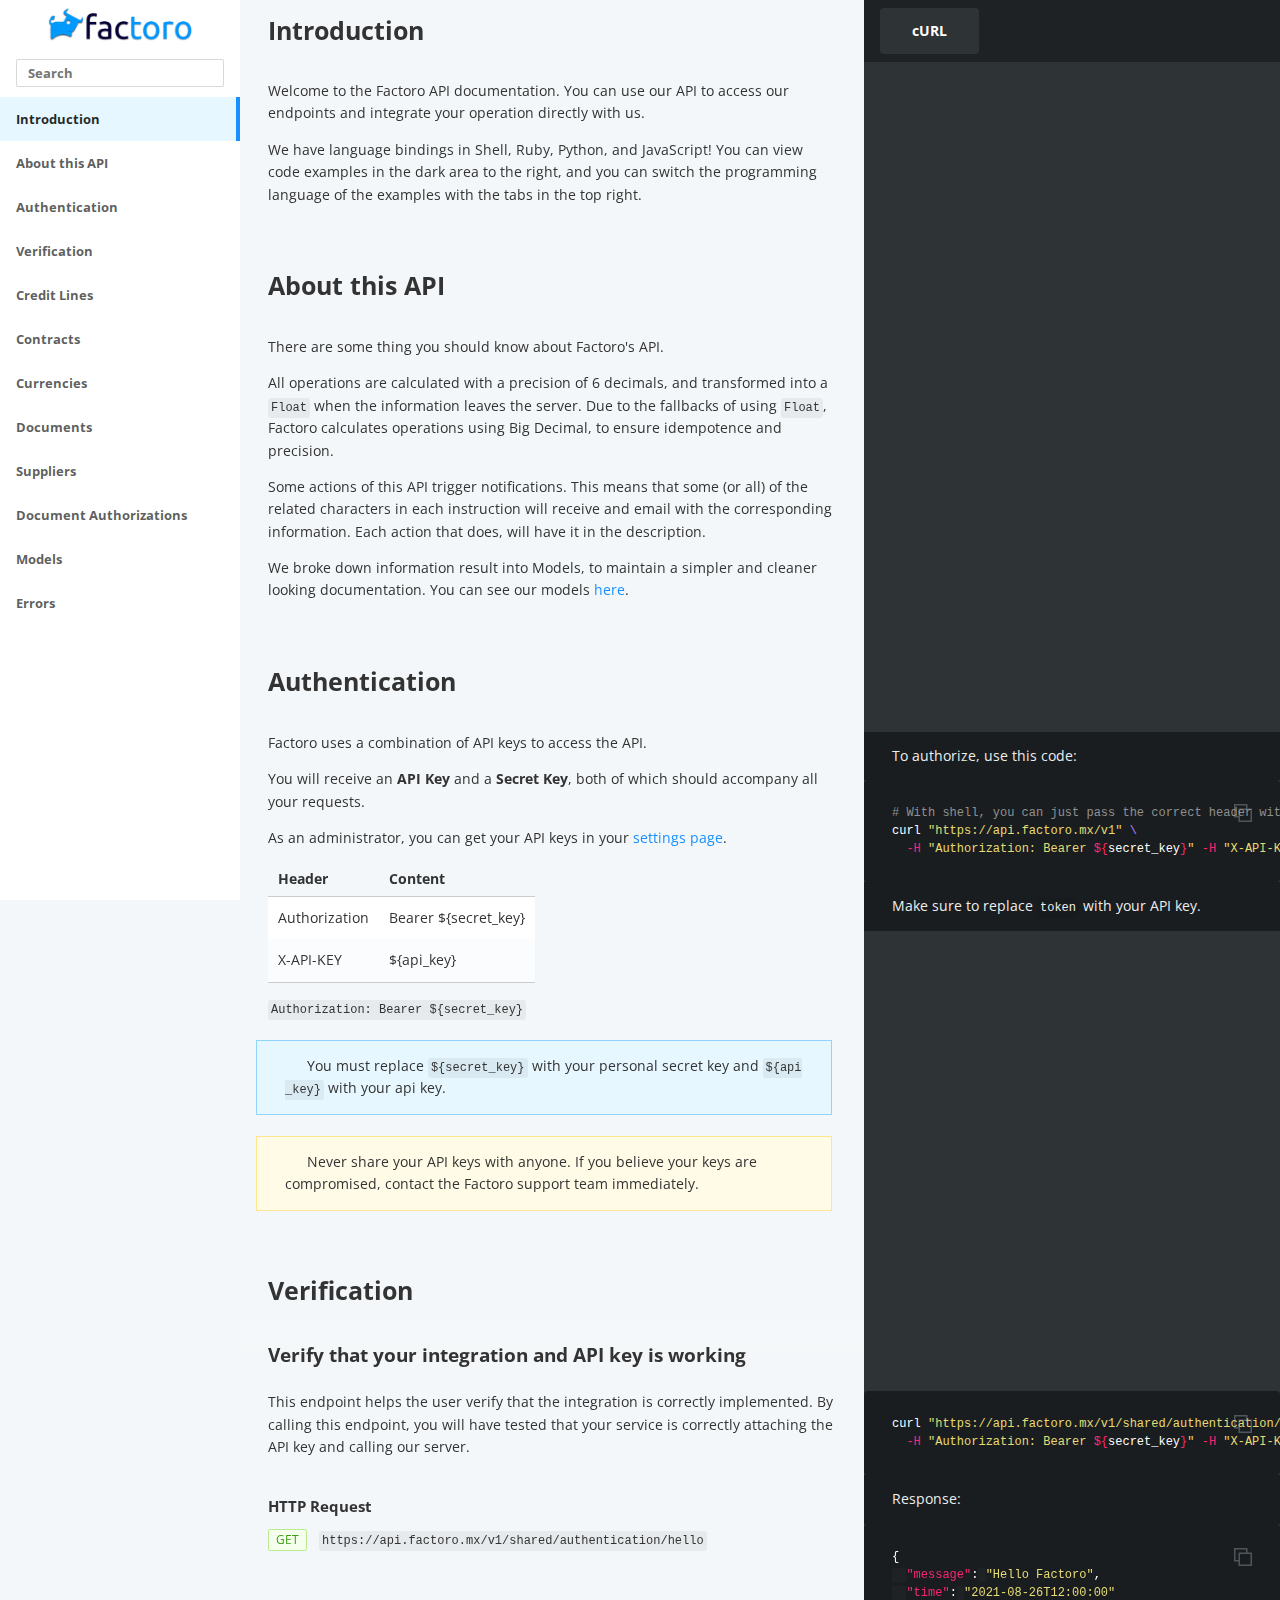
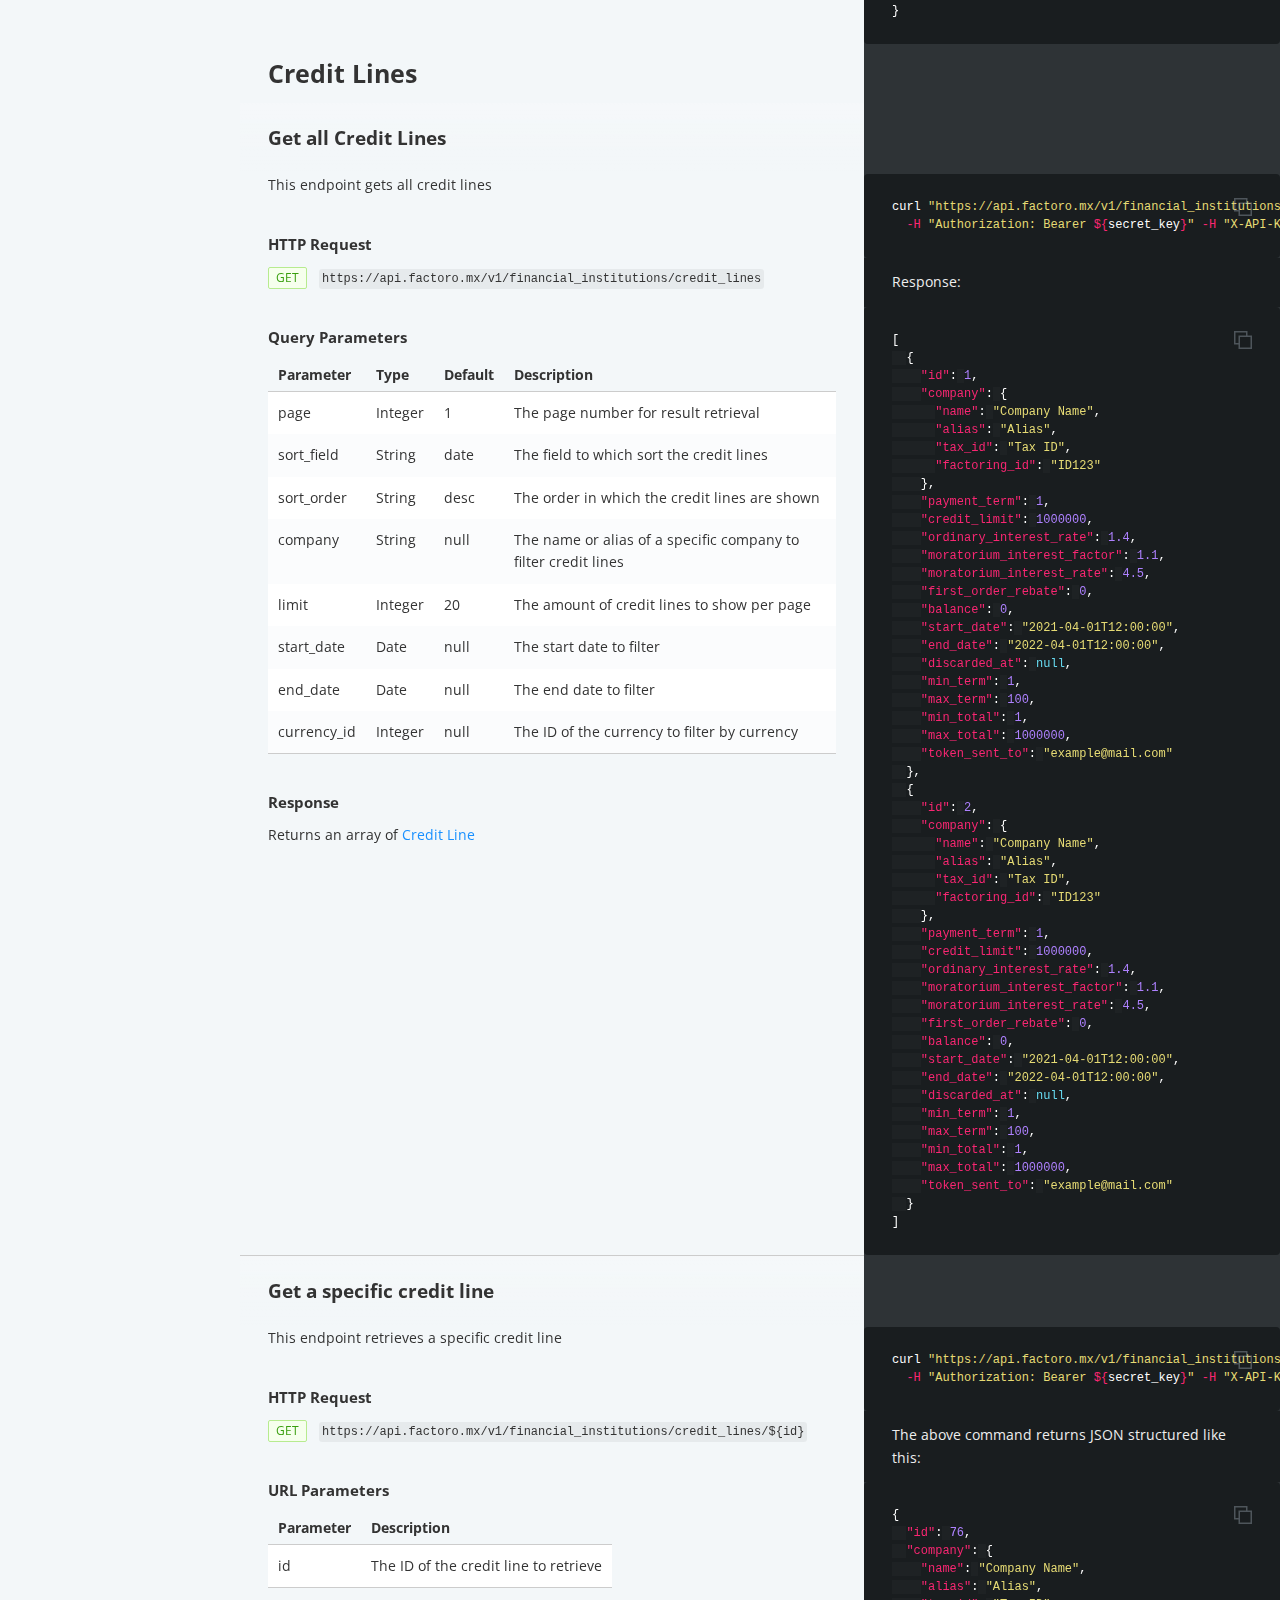
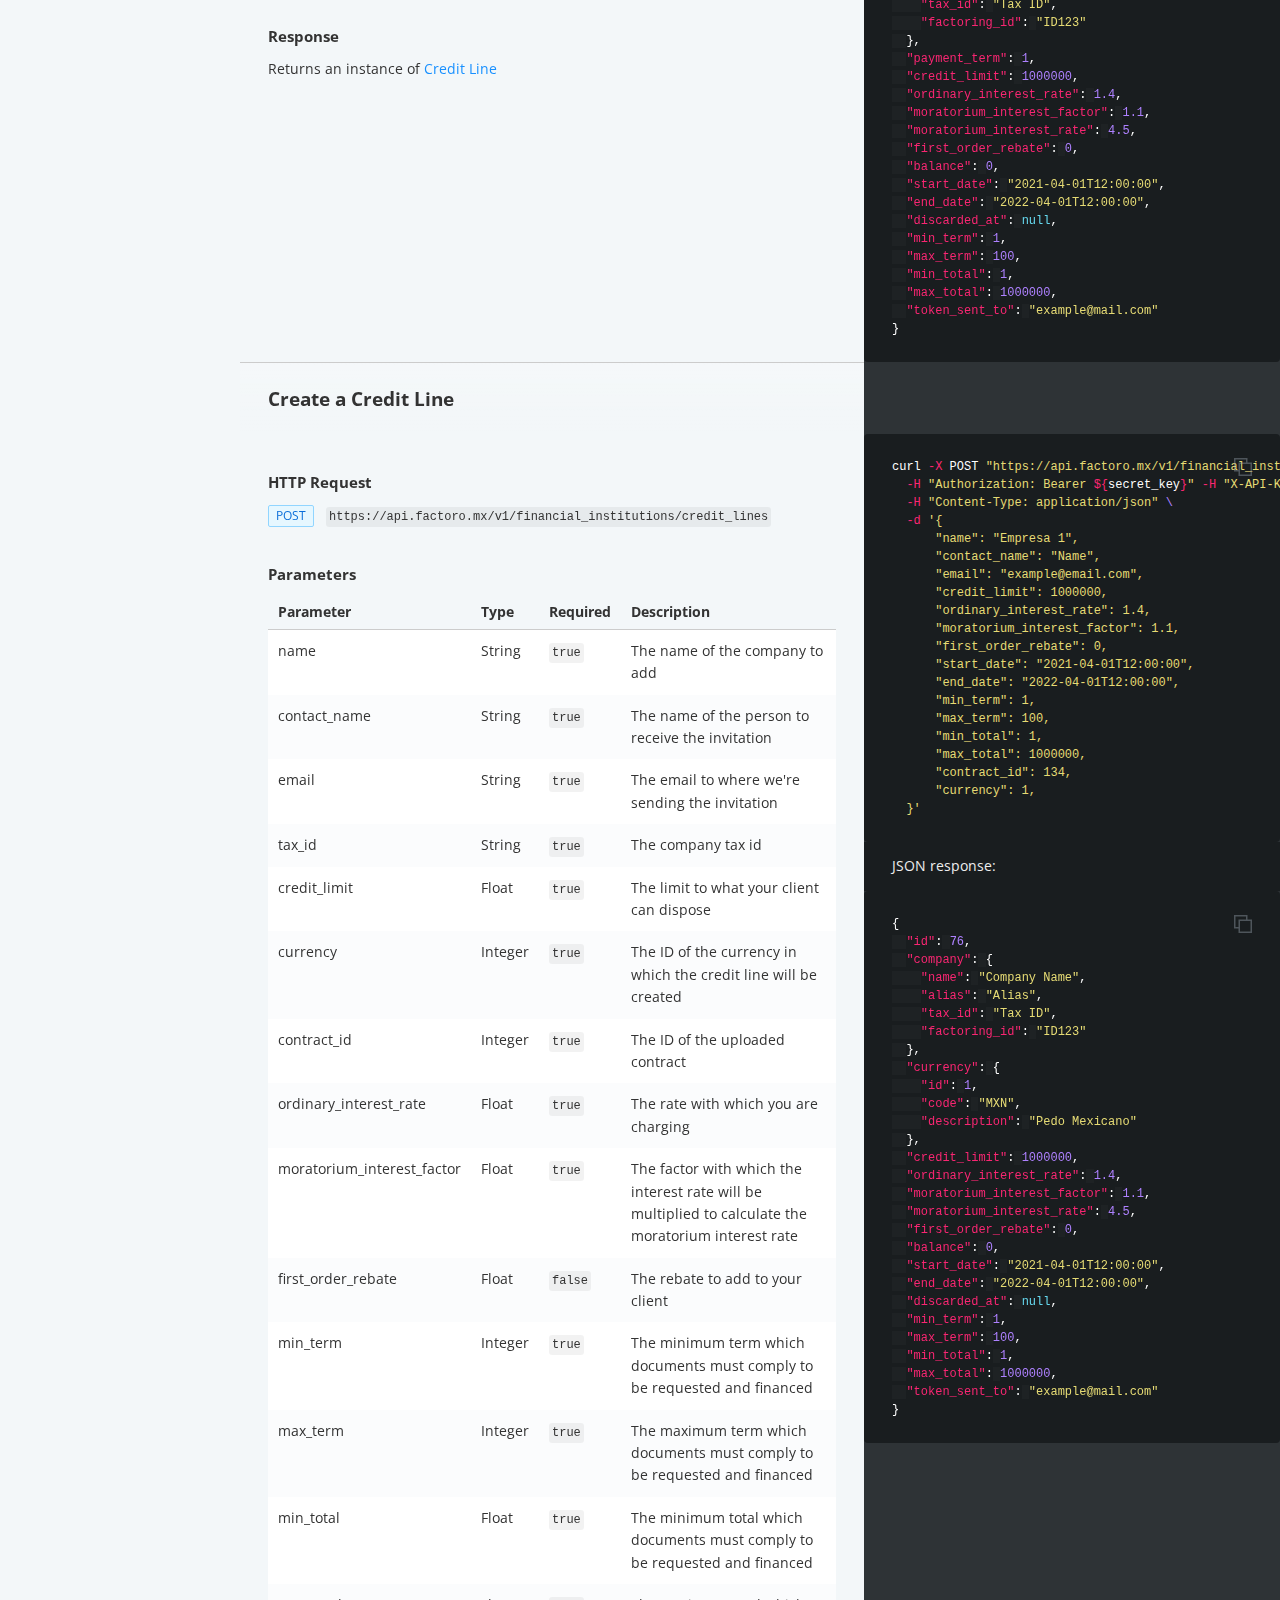
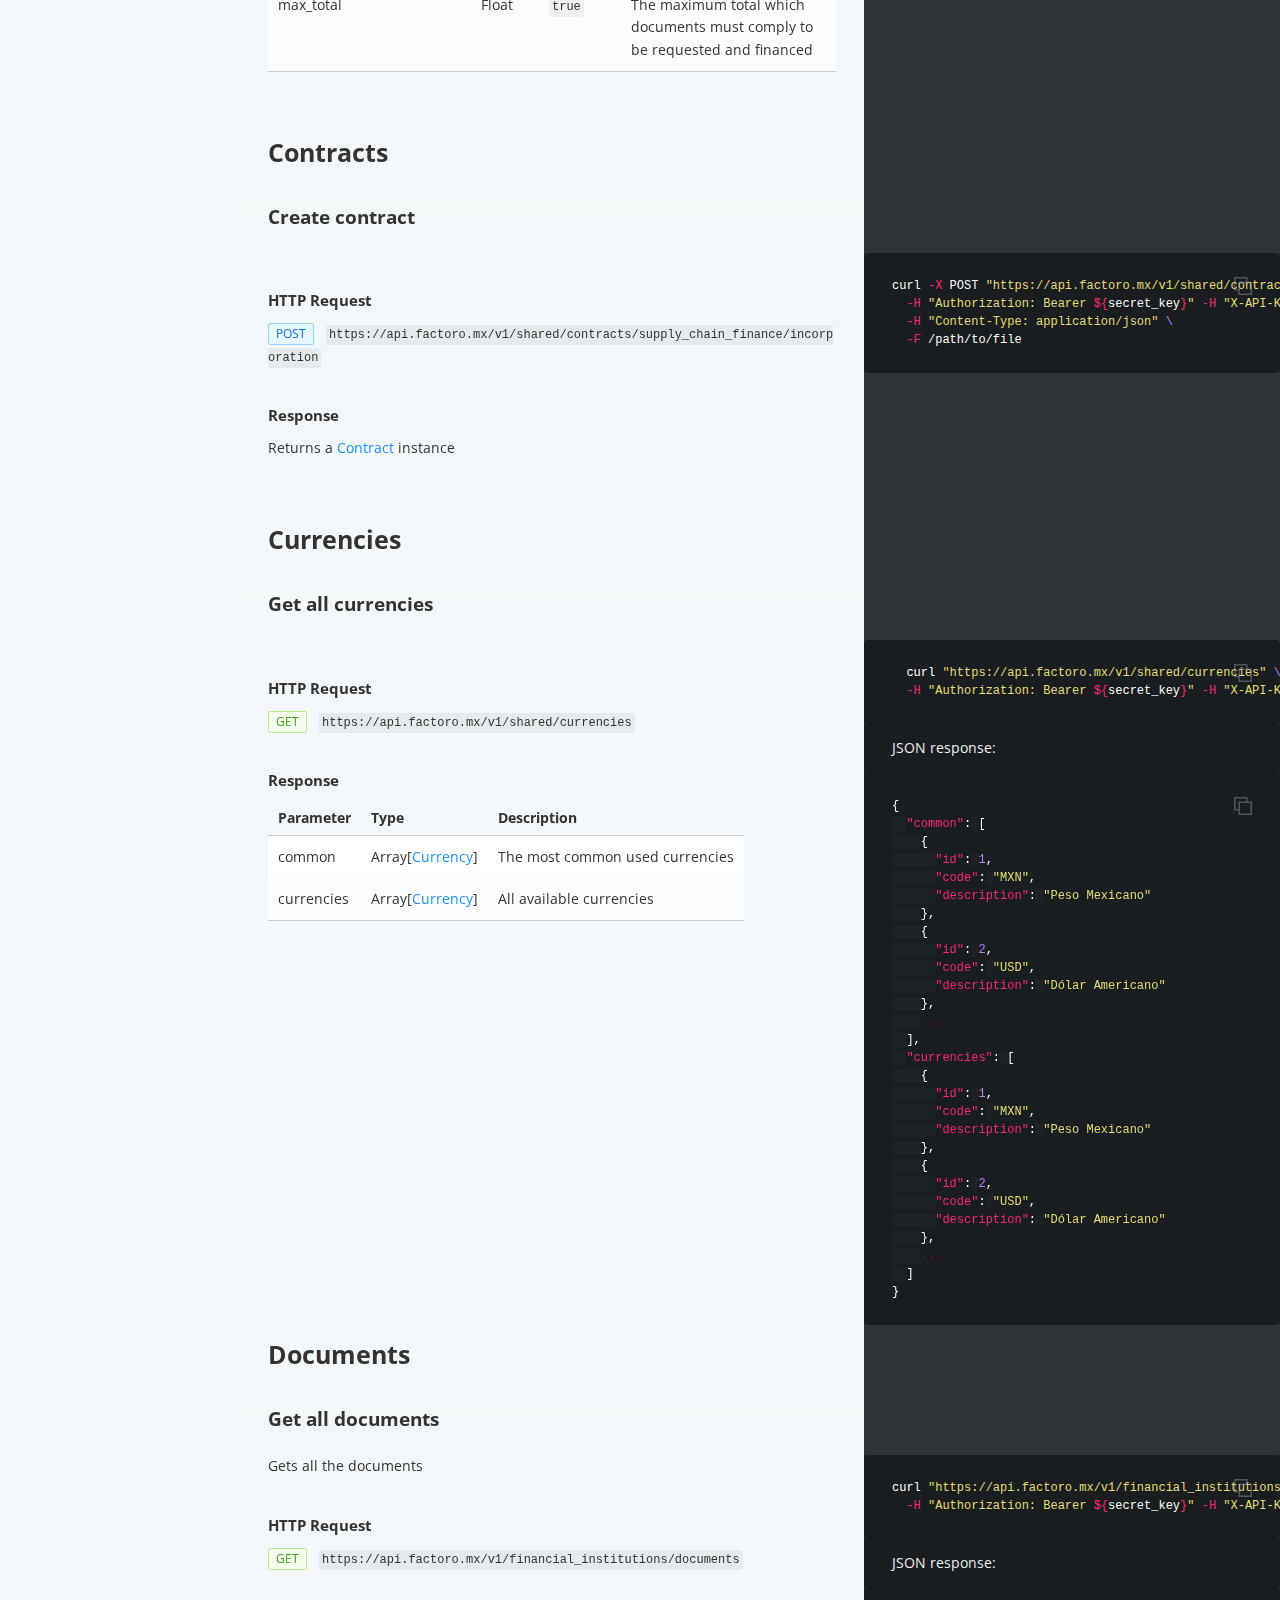
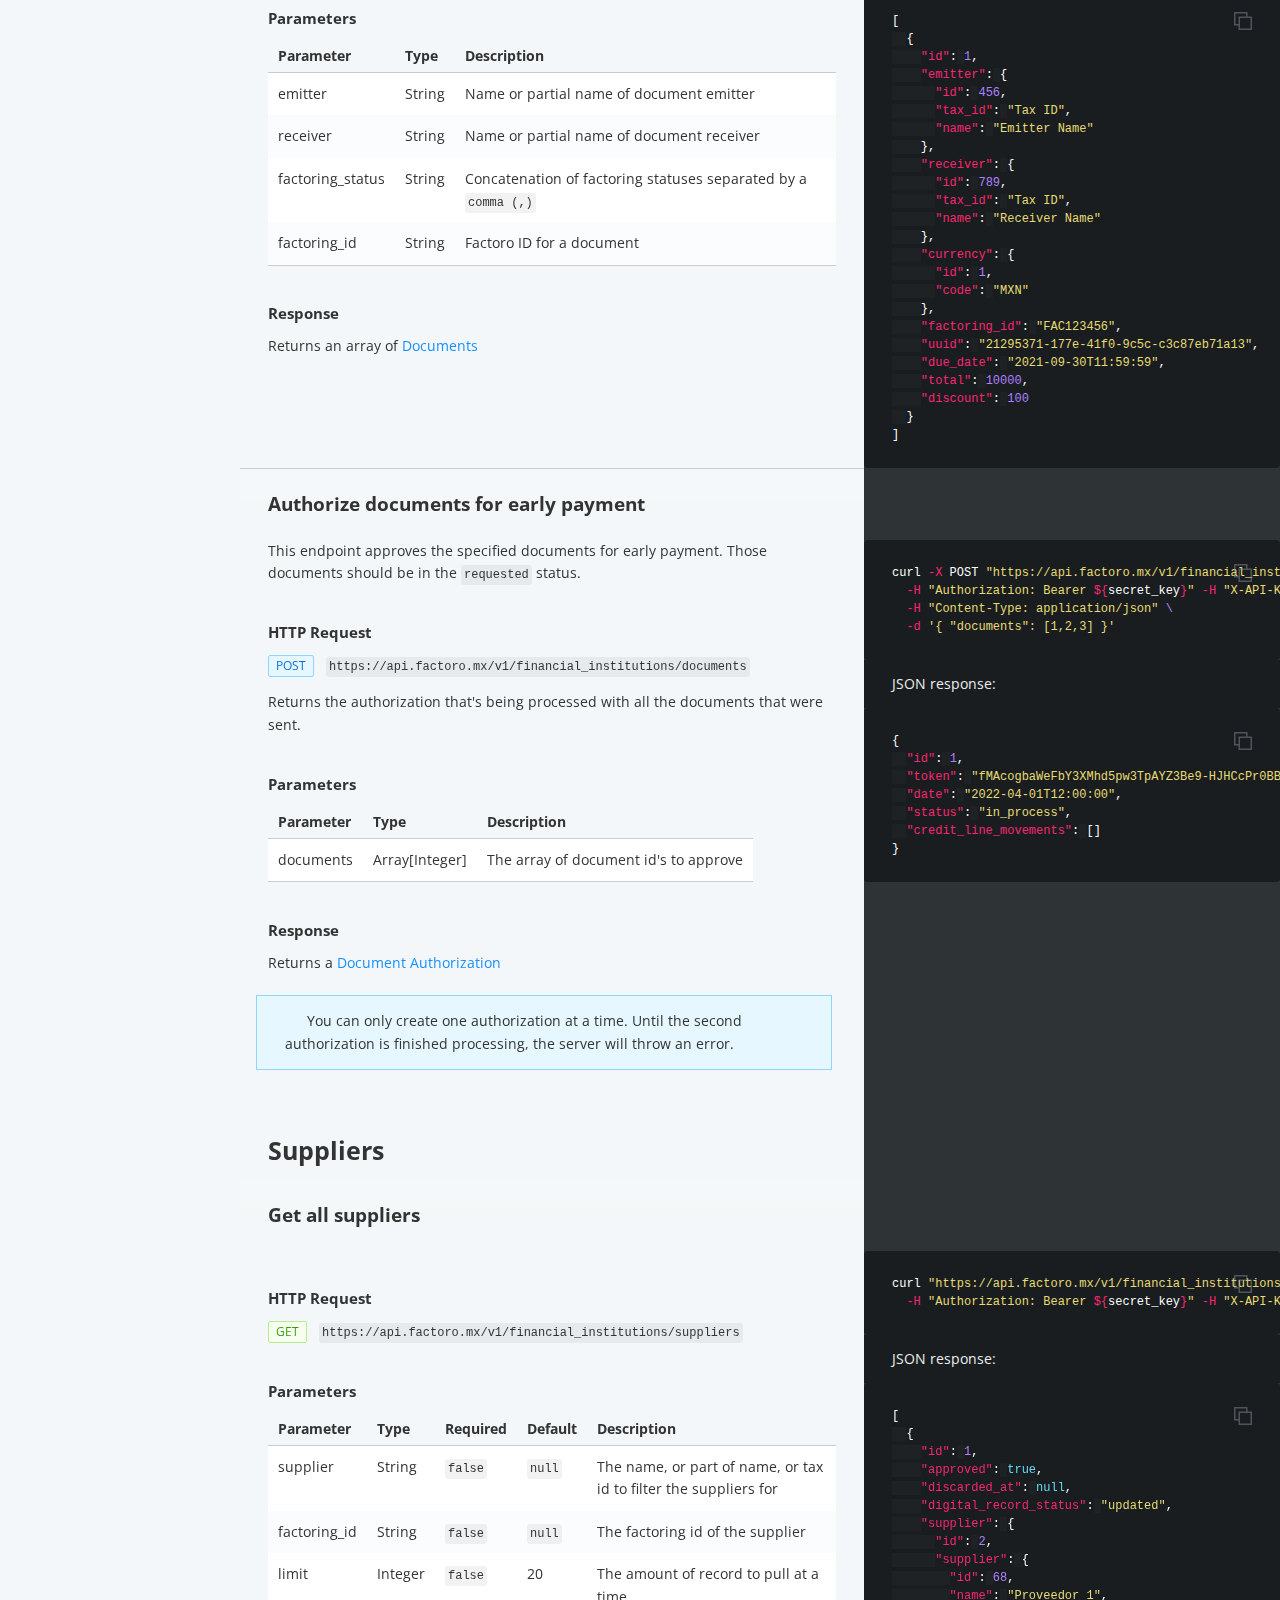
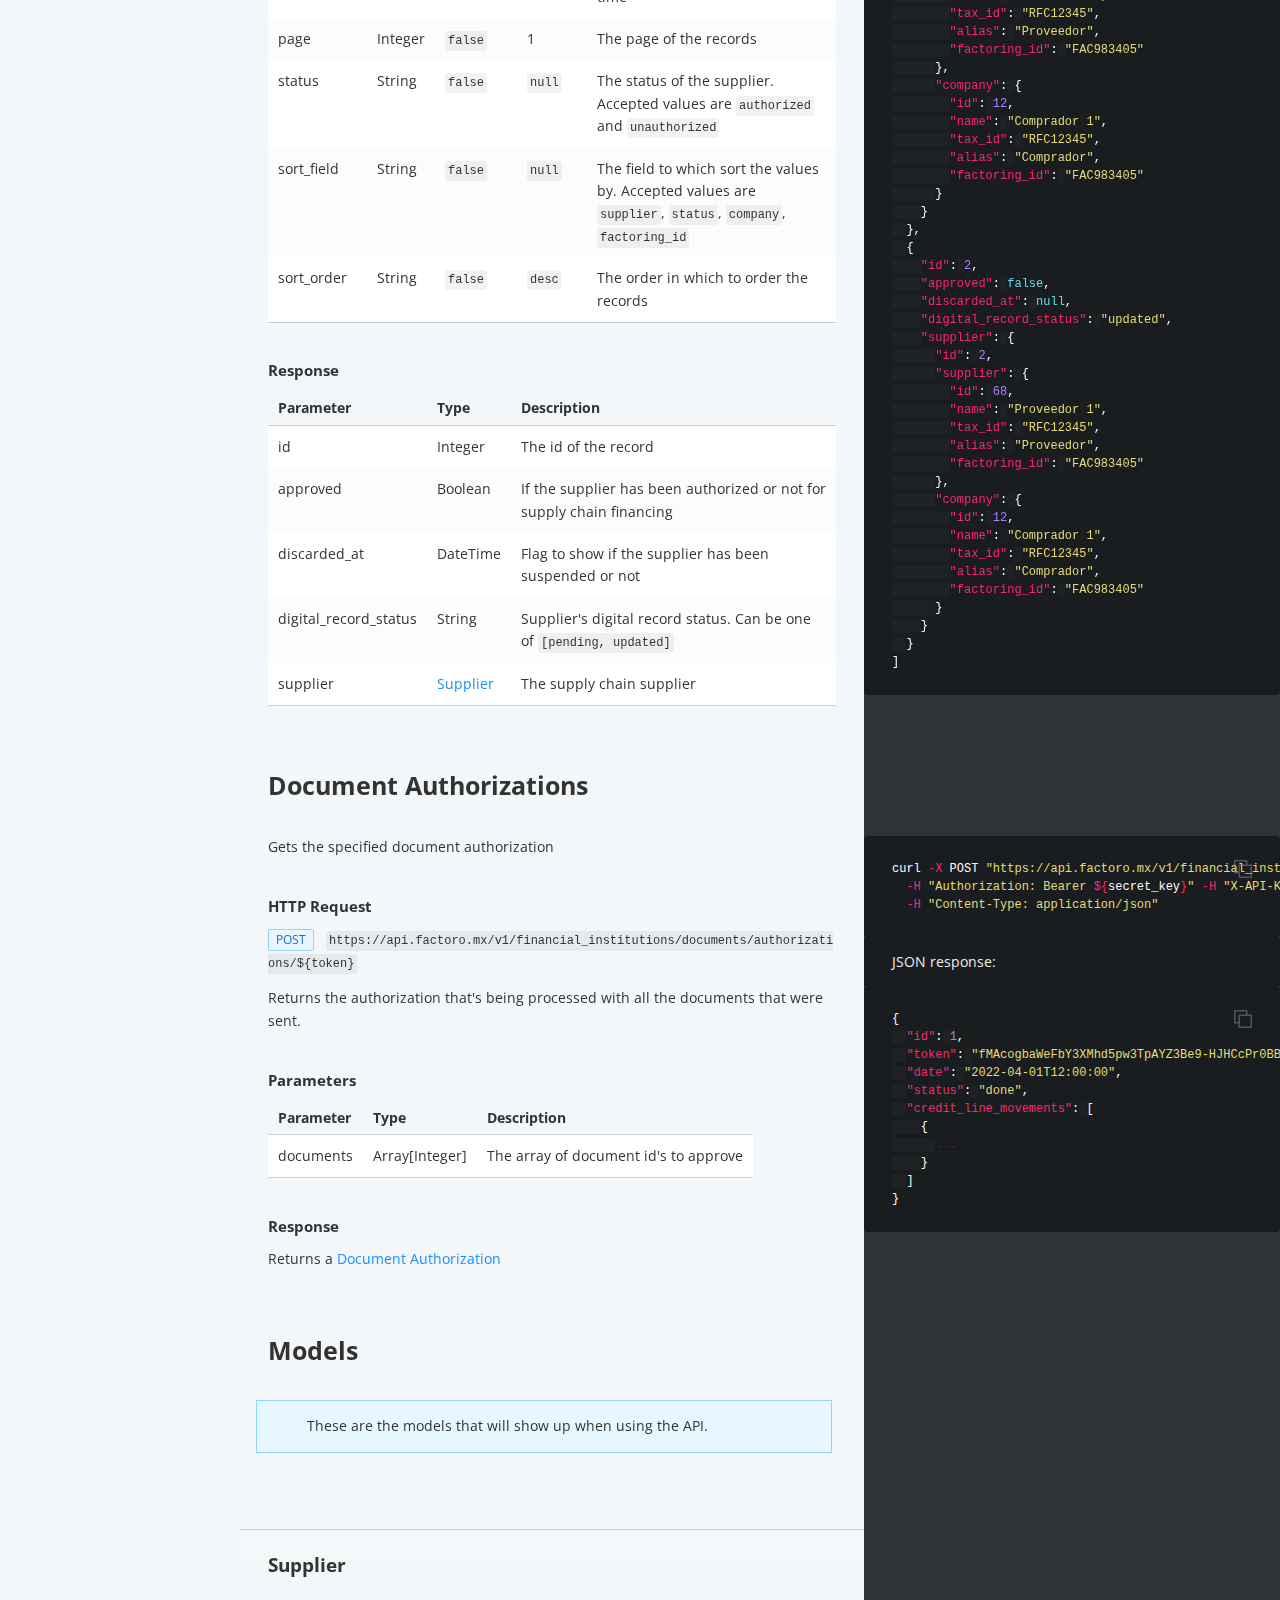
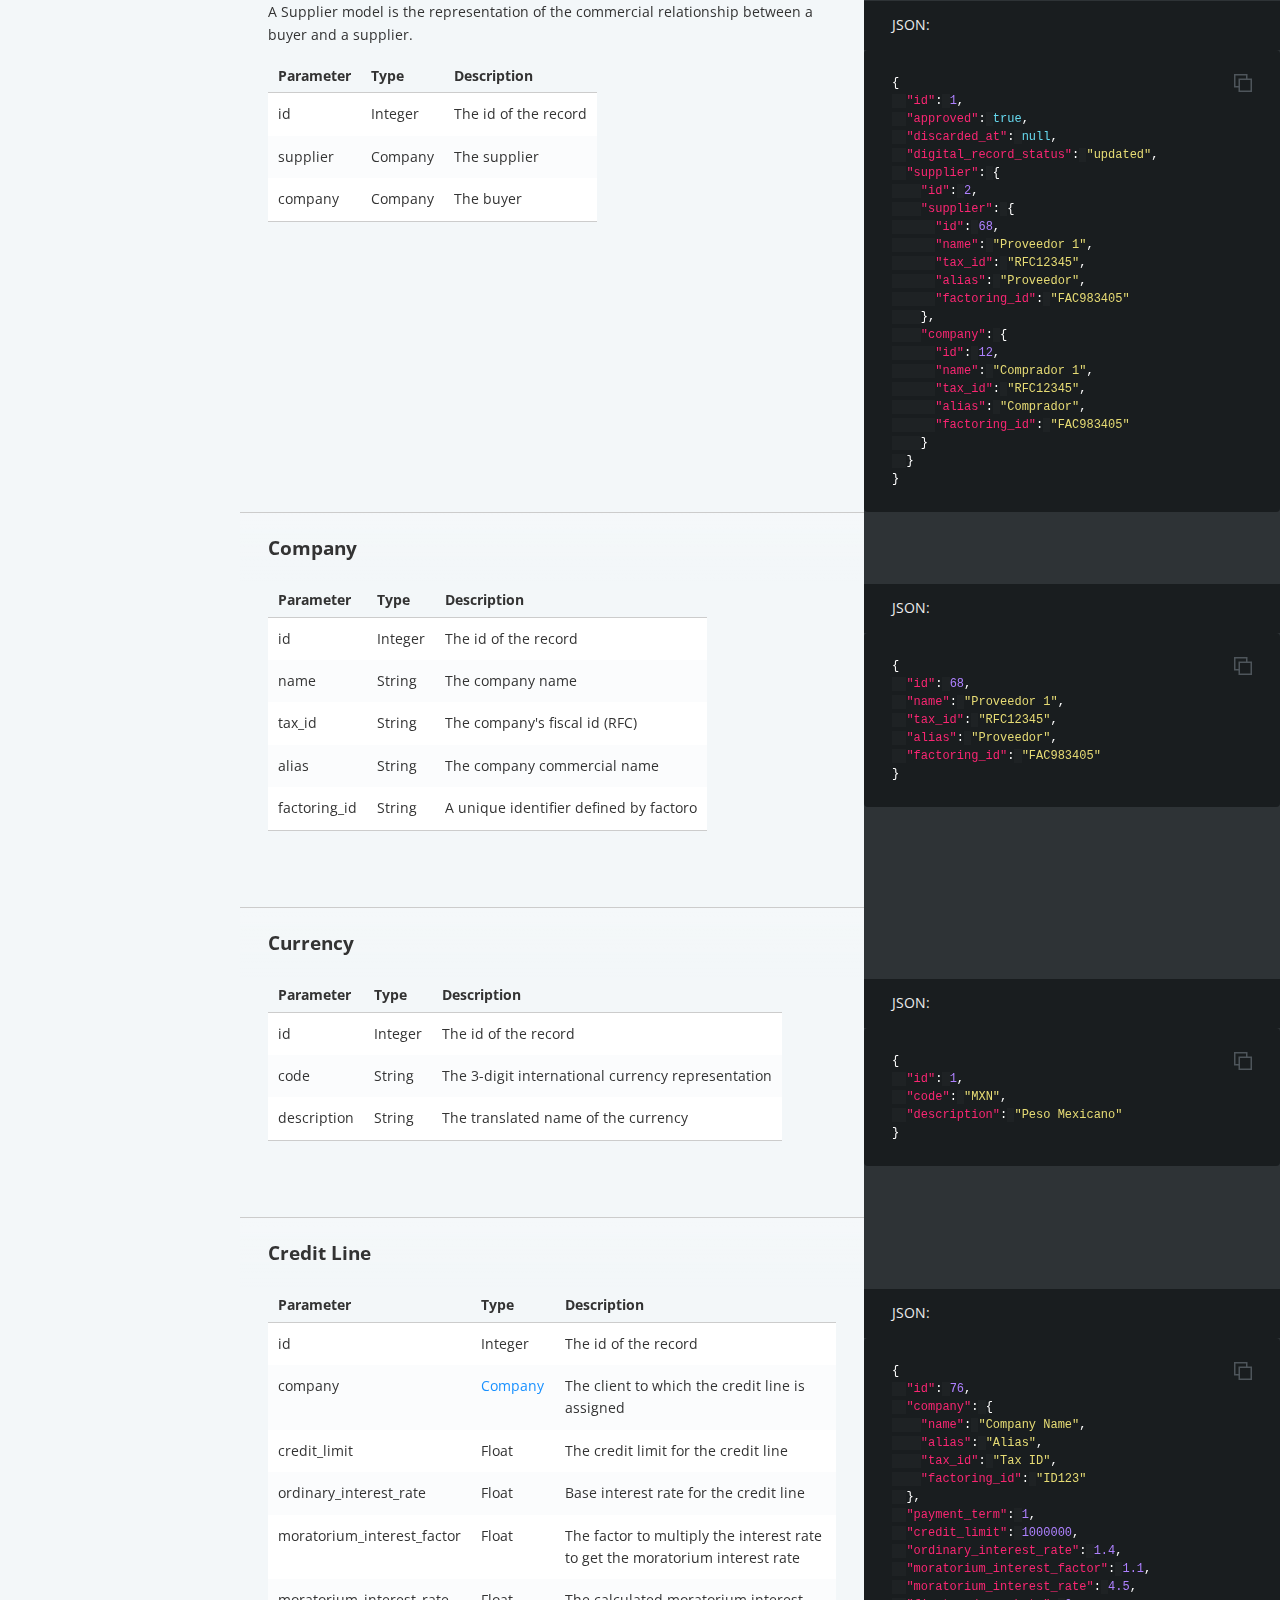
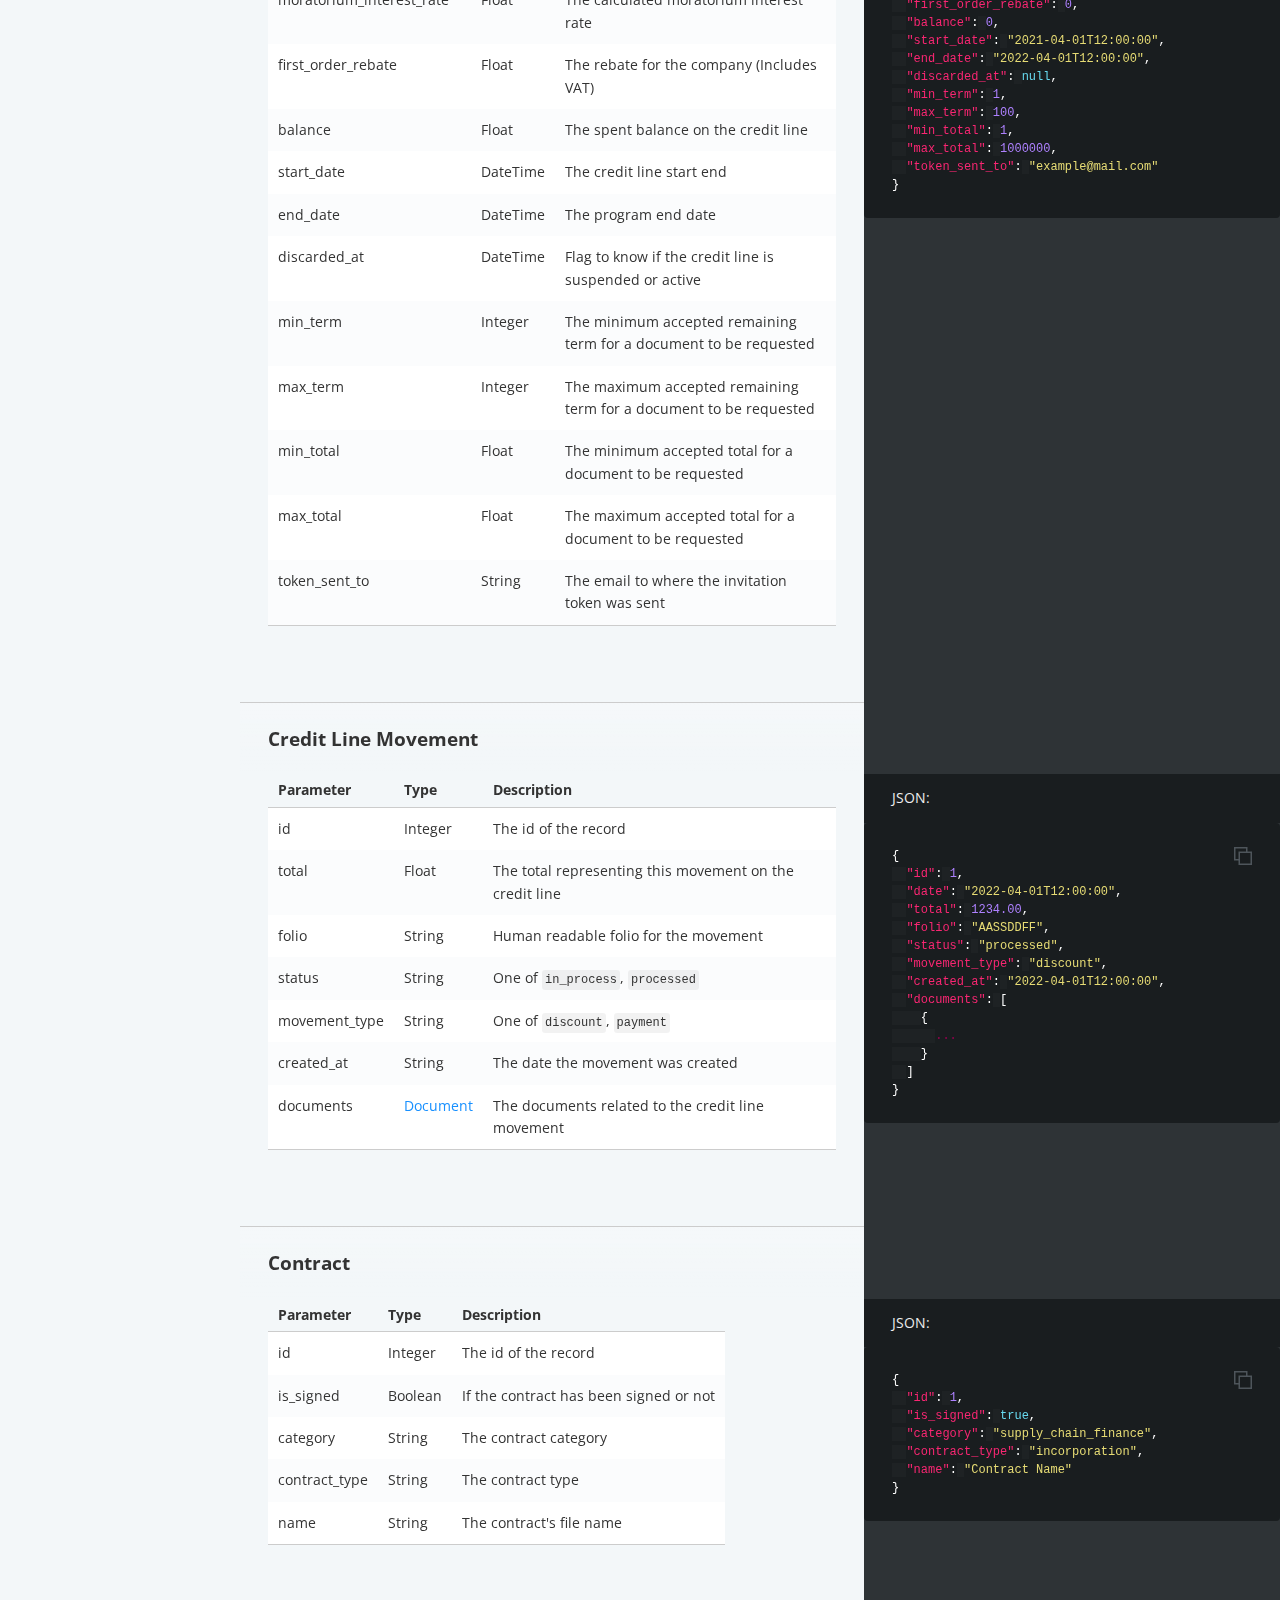
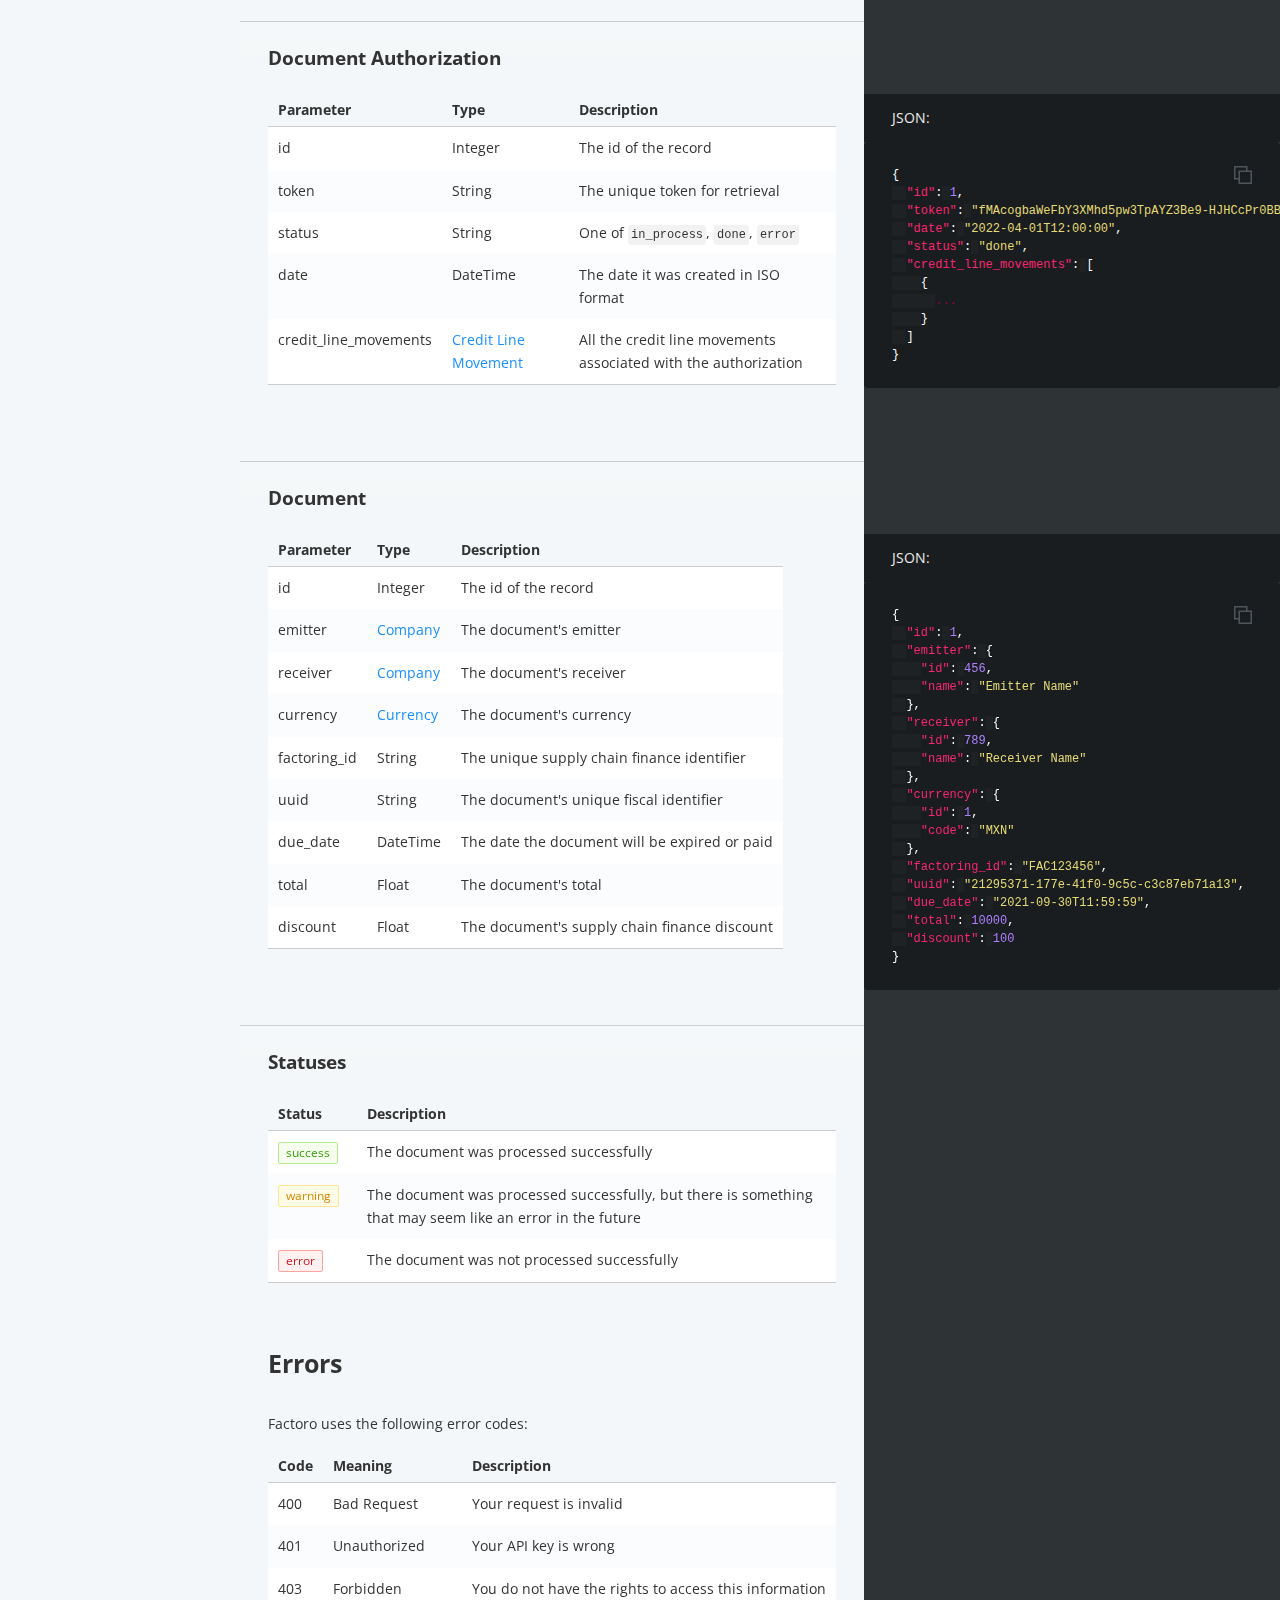
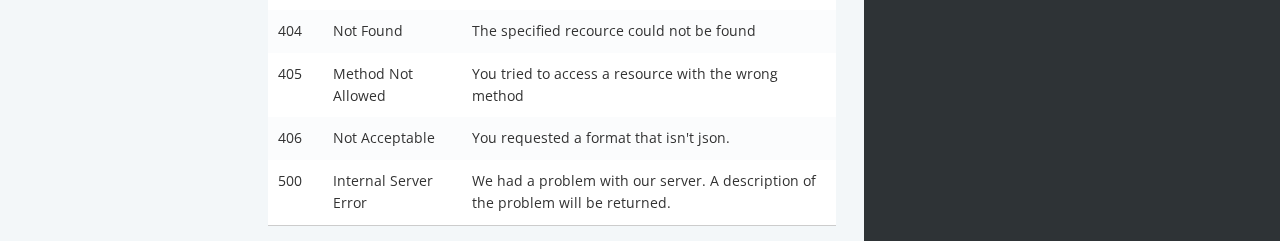
==== commit d3fbcc60: "publish: Adds document authorizations and documents model" ====
--- a/index.html
+++ b/index.html
@@ -341,6 +341,11 @@
           </li>
           <li>
             <a href="#contracts" class="toc-h1 toc-link" data-title="Contracts">Contracts</a>
+              <ul class="toc-list-h2">
+                  <li>
+                    <a href="#create-contract" class="toc-h2 toc-link" data-title="Create contract">Create contract</a>
+                  </li>
+              </ul>
           </li>
           <li>
             <a href="#currencies" class="toc-h1 toc-link" data-title="Currencies">Currencies</a>
@@ -370,6 +375,20 @@
               </ul>
           </li>
           <li>
+            <a href="#document-authorizations" class="toc-h1 toc-link" data-title="Document Authorizations">Document Authorizations</a>
+              <ul class="toc-list-h2">
+                  <li>
+                    <a href="#http-request-10" class="toc-h2 toc-link" data-title="HTTP Request">HTTP Request</a>
+                  </li>
+                  <li>
+                    <a href="#parameters-5" class="toc-h2 toc-link" data-title="Parameters">Parameters</a>
+                  </li>
+                  <li>
+                    <a href="#response-8" class="toc-h2 toc-link" data-title="Response">Response</a>
+                  </li>
+              </ul>
+          </li>
+          <li>
             <a href="#models" class="toc-h1 toc-link" data-title="Models">Models</a>
               <ul class="toc-list-h2">
                   <li>
@@ -383,6 +402,18 @@
                   </li>
                   <li>
                     <a href="#credit-line" class="toc-h2 toc-link" data-title="Credit Line">Credit Line</a>
+                  </li>
+                  <li>
+                    <a href="#credit-line-movement" class="toc-h2 toc-link" data-title="Credit Line Movement">Credit Line Movement</a>
+                  </li>
+                  <li>
+                    <a href="#contract" class="toc-h2 toc-link" data-title="Contract">Contract</a>
+                  </li>
+                  <li>
+                    <a href="#document-authorization" class="toc-h2 toc-link" data-title="Document Authorization">Document Authorization</a>
+                  </li>
+                  <li>
+                    <a href="#document" class="toc-h2 toc-link" data-title="Document">Document</a>
                   </li>
                   <li>
                     <a href="#statuses" class="toc-h2 toc-link" data-title="Statuses">Statuses</a>
@@ -398,7 +429,7 @@
       <div class="dark-box"></div>
       <div class="content">
         <h1 id='introduction'>Introduction</h1>
-<p>Welcome to the Factoro API  documentation. You can use our API to access our endpoints and integrate your operation directly with us.</p>
+<p>Welcome to the Factoro API documentation. You can use our API to access our endpoints and integrate your operation directly with us.</p>
 
 <p>We have language bindings in Shell, Ruby, Python, and JavaScript! You can view code examples in the dark area to the right, and you can switch the programming language of the examples with the tabs in the top right.</p>
 <h1 id='about-this-api'>About this API</h1>
@@ -418,29 +449,52 @@
 </blockquote>
 <div class="highlight"><pre class="highlight shell tab-shell"><code><span class="c"># With shell, you can just pass the correct header with each request</span>
 curl <span class="s2">"https://api.factoro.mx/v1"</span> <span class="se">\</span>
-  <span class="nt">-H</span> <span class="s2">"Authorization: Bearer </span><span class="k">${</span><span class="nv">token</span><span class="k">}</span><span class="s2">"</span>
+  <span class="nt">-H</span> <span class="s2">"Authorization: Bearer </span><span class="k">${</span><span class="nv">secret_key</span><span class="k">}</span><span class="s2">"</span> <span class="nt">-H</span> <span class="s2">"X-API-KEY: </span><span class="k">${</span><span class="nv">api_key</span><span class="k">}</span><span class="s2">"</span>
 </code></pre></div>
 <blockquote>
 <p>Make sure to replace <code>token</code> with your API key.</p>
 </blockquote>
 
-<p>Factoro uses API keys to allow access to the API. As an administrator,
-you can get your API key in your <a href="https://app.factoro.mx/bank/settings" class="link" target="_blank">settings page</a>.</p>
-
-<p><code>Authorization: Bearer ${token}</code></p>
+<p>Factoro uses a combination of API keys to access the API.</p>
+
+<p>You will receive an <strong>API</strong> <strong>Key</strong> and a <strong>Secret</strong> <strong>Key</strong>, both of which should accompany all your requests.</p>
+
+<p>As an administrator, you can get your API keys in your <a href="https://app.factoro.mx/bank/settings" class="link" target="_blank">settings page</a>.</p>
+
+<table><thead>
+<tr>
+<th>Header</th>
+<th>Content</th>
+</tr>
+</thead><tbody>
+<tr>
+<td>Authorization</td>
+<td>Bearer ${secret_key}</td>
+</tr>
+<tr>
+<td>X-API-KEY</td>
+<td>${api_key}</td>
+</tr>
+</tbody></table>
+
+<p><code>Authorization: Bearer ${secret_key}</code></p>
 
 <aside class="notice">
-You must replace <code>${token}</code> with your personal API key.
+You must replace <code>${secret_key}</code> with your personal secret key and <code>${api_key}</code> with your api key.
+</aside>
+
+<aside class="warning">
+Never share your API keys with anyone. If you believe your keys are compromised, contact the Factoro support team immediately.
 </aside>
 <h1 id='verification'>Verification</h1><h2 id='verify-that-your-integration-and-api-key-is-working'>Verify that your integration and API key is working</h2><div class="highlight"><pre class="highlight shell tab-shell"><code>curl <span class="s2">"https://api.factoro.mx/v1/shared/authentication/hello"</span> <span class="se">\</span>
-  <span class="nt">-H</span> <span class="s2">"Authorization: </span><span class="k">${</span><span class="nv">token</span><span class="k">}</span><span class="s2">"</span>
+  <span class="nt">-H</span> <span class="s2">"Authorization: Bearer </span><span class="k">${</span><span class="nv">secret_key</span><span class="k">}</span><span class="s2">"</span> <span class="nt">-H</span> <span class="s2">"X-API-KEY: </span><span class="k">${</span><span class="nv">api_key</span><span class="k">}</span><span class="s2">"</span>
 </code></pre></div>
 <blockquote>
 <p>Response:</p>
 </blockquote>
 <div class="highlight"><pre class="highlight json tab-json"><code><span class="p">{</span><span class="w">
- </span><span class="nl">"message"</span><span class="p">:</span><span class="w"> </span><span class="s2">"Hello Factoro"</span><span class="p">,</span><span class="w">
- </span><span class="nl">"time"</span><span class="p">:</span><span class="w"> </span><span class="s2">"2021-08-26T12:00:00"</span><span class="p">,</span><span class="w">
+  </span><span class="nl">"message"</span><span class="p">:</span><span class="w"> </span><span class="s2">"Hello Factoro"</span><span class="p">,</span><span class="w">
+  </span><span class="nl">"time"</span><span class="p">:</span><span class="w"> </span><span class="s2">"2021-08-26T12:00:00"</span><span class="w">
 </span><span class="p">}</span><span class="w">
 </span></code></pre></div>
 <p>This endpoint helps the user verify that the integration is correctly implemented.
@@ -450,7 +504,7 @@
 <p><span class="tag green">GET</span>
 <code>https://api.factoro.mx/v1/shared/authentication/hello</code></p>
 <h1 id='credit-lines'>Credit Lines</h1><h2 id='get-all-credit-lines'>Get all Credit Lines</h2><div class="highlight"><pre class="highlight shell tab-shell"><code>curl <span class="s2">"https://api.factoro.mx/v1/financial_institutions/credit_lines"</span> <span class="se">\</span>
-  <span class="nt">-H</span> <span class="s2">"Authorization: </span><span class="k">${</span><span class="nv">token</span><span class="k">}</span><span class="s2">"</span>
+  <span class="nt">-H</span> <span class="s2">"Authorization: Bearer </span><span class="k">${</span><span class="nv">secret_key</span><span class="k">}</span><span class="s2">"</span> <span class="nt">-H</span> <span class="s2">"X-API-KEY: </span><span class="k">${</span><span class="nv">api_key</span><span class="k">}</span><span class="s2">"</span>
 </code></pre></div>
 <blockquote>
 <p>Response:</p>
@@ -462,7 +516,7 @@
       </span><span class="nl">"name"</span><span class="p">:</span><span class="w"> </span><span class="s2">"Company Name"</span><span class="p">,</span><span class="w">
       </span><span class="nl">"alias"</span><span class="p">:</span><span class="w"> </span><span class="s2">"Alias"</span><span class="p">,</span><span class="w">
       </span><span class="nl">"tax_id"</span><span class="p">:</span><span class="w"> </span><span class="s2">"Tax ID"</span><span class="p">,</span><span class="w">
-      </span><span class="nl">"factoring_id"</span><span class="p">:</span><span class="w"> </span><span class="s2">"ID123"</span><span class="p">,</span><span class="w">
+      </span><span class="nl">"factoring_id"</span><span class="p">:</span><span class="w"> </span><span class="s2">"ID123"</span><span class="w">
     </span><span class="p">},</span><span class="w">
     </span><span class="nl">"payment_term"</span><span class="p">:</span><span class="w"> </span><span class="mi">1</span><span class="p">,</span><span class="w">
     </span><span class="nl">"credit_limit"</span><span class="p">:</span><span class="w"> </span><span class="mi">1000000</span><span class="p">,</span><span class="w">
@@ -486,7 +540,7 @@
       </span><span class="nl">"name"</span><span class="p">:</span><span class="w"> </span><span class="s2">"Company Name"</span><span class="p">,</span><span class="w">
       </span><span class="nl">"alias"</span><span class="p">:</span><span class="w"> </span><span class="s2">"Alias"</span><span class="p">,</span><span class="w">
       </span><span class="nl">"tax_id"</span><span class="p">:</span><span class="w"> </span><span class="s2">"Tax ID"</span><span class="p">,</span><span class="w">
-      </span><span class="nl">"factoring_id"</span><span class="p">:</span><span class="w"> </span><span class="s2">"ID123"</span><span class="p">,</span><span class="w">
+      </span><span class="nl">"factoring_id"</span><span class="p">:</span><span class="w"> </span><span class="s2">"ID123"</span><span class="w">
     </span><span class="p">},</span><span class="w">
     </span><span class="nl">"payment_term"</span><span class="p">:</span><span class="w"> </span><span class="mi">1</span><span class="p">,</span><span class="w">
     </span><span class="nl">"credit_limit"</span><span class="p">:</span><span class="w"> </span><span class="mi">1000000</span><span class="p">,</span><span class="w">
@@ -571,7 +625,7 @@
 <h3 id='response'>Response</h3>
 <p>Returns an array of <a class="link" href="#credit-line">Credit Line</a></p>
 <h2 id='get-a-specific-credit-line'>Get a specific credit line</h2><div class="highlight"><pre class="highlight shell tab-shell"><code>curl <span class="s2">"https://api.factoro.mx/v1/financial_institutions/credit_lines/76"</span> <span class="se">\</span>
-  <span class="nt">-H</span> <span class="s2">"Authorization: </span><span class="k">${</span><span class="nv">token</span><span class="k">}</span><span class="s2">"</span>
+  <span class="nt">-H</span> <span class="s2">"Authorization: Bearer </span><span class="k">${</span><span class="nv">secret_key</span><span class="k">}</span><span class="s2">"</span> <span class="nt">-H</span> <span class="s2">"X-API-KEY: </span><span class="k">${</span><span class="nv">api_key</span><span class="k">}</span><span class="s2">"</span>
 </code></pre></div>
 <blockquote>
 <p>The above command returns JSON structured like this:</p>
@@ -582,7 +636,7 @@
     </span><span class="nl">"name"</span><span class="p">:</span><span class="w"> </span><span class="s2">"Company Name"</span><span class="p">,</span><span class="w">
     </span><span class="nl">"alias"</span><span class="p">:</span><span class="w"> </span><span class="s2">"Alias"</span><span class="p">,</span><span class="w">
     </span><span class="nl">"tax_id"</span><span class="p">:</span><span class="w"> </span><span class="s2">"Tax ID"</span><span class="p">,</span><span class="w">
-    </span><span class="nl">"factoring_id"</span><span class="p">:</span><span class="w"> </span><span class="s2">"ID123"</span><span class="p">,</span><span class="w">
+    </span><span class="nl">"factoring_id"</span><span class="p">:</span><span class="w"> </span><span class="s2">"ID123"</span><span class="w">
   </span><span class="p">},</span><span class="w">
   </span><span class="nl">"payment_term"</span><span class="p">:</span><span class="w"> </span><span class="mi">1</span><span class="p">,</span><span class="w">
   </span><span class="nl">"credit_limit"</span><span class="p">:</span><span class="w"> </span><span class="mi">1000000</span><span class="p">,</span><span class="w">
@@ -620,7 +674,7 @@
 <h3 id='response-2'>Response</h3>
 <p>Returns an instance of <a class="link" href="#credit-line">Credit Line</a></p>
 <h2 id='create-a-credit-line'>Create a Credit Line</h2><div class="highlight"><pre class="highlight shell tab-shell"><code>curl <span class="nt">-X</span> POST <span class="s2">"https://api.factoro.mx/v1/financial_institutions/credit_lines"</span> <span class="se">\</span>
-  <span class="nt">-H</span> <span class="s2">"Authorization: </span><span class="k">${</span><span class="nv">token</span><span class="k">}</span><span class="s2">"</span> <span class="se">\</span>
+  <span class="nt">-H</span> <span class="s2">"Authorization: Bearer </span><span class="k">${</span><span class="nv">secret_key</span><span class="k">}</span><span class="s2">"</span> <span class="nt">-H</span> <span class="s2">"X-API-KEY: </span><span class="k">${</span><span class="nv">api_key</span><span class="k">}</span><span class="s2">"</span> <span class="se">\</span>
   <span class="nt">-H</span> <span class="s2">"Content-Type: application/json"</span> <span class="se">\</span>
   <span class="nt">-d</span> <span class="s1">'{
       "name": "Empresa 1",
@@ -636,6 +690,8 @@
       "max_term": 100,
       "min_total": 1,
       "max_total": 1000000,
+      "contract_id": 134,
+      "currency": 1,
   }'</span>
 </code></pre></div>
 <blockquote>
@@ -647,7 +703,12 @@
     </span><span class="nl">"name"</span><span class="p">:</span><span class="w"> </span><span class="s2">"Company Name"</span><span class="p">,</span><span class="w">
     </span><span class="nl">"alias"</span><span class="p">:</span><span class="w"> </span><span class="s2">"Alias"</span><span class="p">,</span><span class="w">
     </span><span class="nl">"tax_id"</span><span class="p">:</span><span class="w"> </span><span class="s2">"Tax ID"</span><span class="p">,</span><span class="w">
-    </span><span class="nl">"factoring_id"</span><span class="p">:</span><span class="w"> </span><span class="s2">"ID123"</span><span class="p">,</span><span class="w">
+    </span><span class="nl">"factoring_id"</span><span class="p">:</span><span class="w"> </span><span class="s2">"ID123"</span><span class="w">
+  </span><span class="p">},</span><span class="w">
+  </span><span class="nl">"currency"</span><span class="p">:</span><span class="w"> </span><span class="p">{</span><span class="w">
+    </span><span class="nl">"id"</span><span class="p">:</span><span class="w"> </span><span class="mi">1</span><span class="p">,</span><span class="w">
+    </span><span class="nl">"code"</span><span class="p">:</span><span class="w"> </span><span class="s2">"MXN"</span><span class="p">,</span><span class="w">
+    </span><span class="nl">"description"</span><span class="p">:</span><span class="w"> </span><span class="s2">"Pedo Mexicano"</span><span class="w">
   </span><span class="p">},</span><span class="w">
   </span><span class="nl">"credit_limit"</span><span class="p">:</span><span class="w"> </span><span class="mi">1000000</span><span class="p">,</span><span class="w">
   </span><span class="nl">"ordinary_interest_rate"</span><span class="p">:</span><span class="w"> </span><span class="mf">1.4</span><span class="p">,</span><span class="w">
@@ -761,8 +822,17 @@
 <td>The maximum total which documents must comply to be requested and financed</td>
 </tr>
 </tbody></table>
-<h1 id='contracts'>Contracts</h1><h1 id='currencies'>Currencies</h1><h2 id='get-all-currencies'>Get all currencies</h2><div class="highlight"><pre class="highlight shell tab-shell"><code>  curl <span class="s2">"https://api.factoro.mx/v1/shared/currencies"</span> <span class="se">\</span>
-  <span class="nt">-H</span> <span class="s2">"Authorization: </span><span class="k">${</span><span class="nv">token</span><span class="k">}</span><span class="s2">"</span>
+<h1 id='contracts'>Contracts</h1><h2 id='create-contract'>Create contract</h2><div class="highlight"><pre class="highlight shell tab-shell"><code>curl <span class="nt">-X</span> POST <span class="s2">"https://api.factoro.mx/v1/shared/contracts/supply_chain_finance/incorporation"</span> <span class="se">\</span>
+  <span class="nt">-H</span> <span class="s2">"Authorization: Bearer </span><span class="k">${</span><span class="nv">secret_key</span><span class="k">}</span><span class="s2">"</span> <span class="nt">-H</span> <span class="s2">"X-API-KEY: </span><span class="k">${</span><span class="nv">api_key</span><span class="k">}</span><span class="s2">"</span> <span class="se">\</span>
+  <span class="nt">-H</span> <span class="s2">"Content-Type: application/json"</span> <span class="se">\</span>
+  <span class="nt">-F</span> /path/to/file
+</code></pre></div><h3 id='http-request-5'>HTTP Request</h3>
+<p><span class="tag blue">POST</span>
+<code>https://api.factoro.mx/v1/shared/contracts/supply_chain_finance/incorporation</code></p>
+<h3 id='response-3'>Response</h3>
+<p>Returns a <a class="link" href="#contract">Contract</a> instance</p>
+<h1 id='currencies'>Currencies</h1><h2 id='get-all-currencies'>Get all currencies</h2><div class="highlight"><pre class="highlight shell tab-shell"><code>  curl <span class="s2">"https://api.factoro.mx/v1/shared/currencies"</span> <span class="se">\</span>
+  <span class="nt">-H</span> <span class="s2">"Authorization: Bearer </span><span class="k">${</span><span class="nv">secret_key</span><span class="k">}</span><span class="s2">"</span> <span class="nt">-H</span> <span class="s2">"X-API-KEY: </span><span class="k">${</span><span class="nv">api_key</span><span class="k">}</span><span class="s2">"</span>
 </code></pre></div>
 <blockquote>
 <p>JSON response:</p>
@@ -795,10 +865,10 @@
     </span><span class="err">...</span><span class="w">
   </span><span class="p">]</span><span class="w">
 </span><span class="p">}</span><span class="w">
-</span></code></pre></div><h3 id='http-request-5'>HTTP Request</h3>
+</span></code></pre></div><h3 id='http-request-6'>HTTP Request</h3>
 <p><span class="tag green">GET</span>
 <code>https://api.factoro.mx/v1/shared/currencies</code></p>
-<h3 id='response-3'>Response</h3>
+<h3 id='response-4'>Response</h3>
 <table><thead>
 <tr>
 <th>Parameter</th>
@@ -818,15 +888,7 @@
 </tr>
 </tbody></table>
 <h1 id='documents'>Documents</h1><h2 id='get-all-documents'>Get all documents</h2><div class="highlight"><pre class="highlight shell tab-shell"><code>curl <span class="s2">"https://api.factoro.mx/v1/financial_institutions/documents"</span> <span class="se">\</span>
-  <span class="nt">-H</span> <span class="s2">"Authorization: </span><span class="k">${</span><span class="nv">token</span><span class="k">}</span><span class="s2">"</span>
-</code></pre></div>
-<blockquote>
-<p>JSON response:</p>
-</blockquote>
-<div class="highlight"><pre class="highlight json tab-json"><code></code></pre></div><h2 id='authorize-documents-for-early-payment'>Authorize documents for early payment</h2><div class="highlight"><pre class="highlight shell tab-shell"><code>curl <span class="nt">-X</span> POST <span class="s2">"https://api.factoro.mx/v1/financial_institutions/documents"</span> <span class="se">\</span>
-  <span class="nt">-H</span> <span class="s2">"Authorization: </span><span class="k">${</span><span class="nv">token</span><span class="k">}</span><span class="s2">"</span> <span class="se">\</span>
-  <span class="nt">-H</span> <span class="s2">"Content-Type: application/json"</span> <span class="se">\</span>
-  <span class="nt">-d</span> <span class="s1">'{ "documents": [1,2,3] }'</span>
+  <span class="nt">-H</span> <span class="s2">"Authorization: Bearer </span><span class="k">${</span><span class="nv">secret_key</span><span class="k">}</span><span class="s2">"</span> <span class="nt">-H</span> <span class="s2">"X-API-KEY: </span><span class="k">${</span><span class="nv">api_key</span><span class="k">}</span><span class="s2">"</span>
 </code></pre></div>
 <blockquote>
 <p>JSON response:</p>
@@ -836,214 +898,162 @@
     </span><span class="nl">"id"</span><span class="p">:</span><span class="w"> </span><span class="mi">1</span><span class="p">,</span><span class="w">
     </span><span class="nl">"emitter"</span><span class="p">:</span><span class="w"> </span><span class="p">{</span><span class="w">
       </span><span class="nl">"id"</span><span class="p">:</span><span class="w"> </span><span class="mi">456</span><span class="p">,</span><span class="w">
+      </span><span class="nl">"tax_id"</span><span class="p">:</span><span class="w"> </span><span class="s2">"Tax ID"</span><span class="p">,</span><span class="w">
       </span><span class="nl">"name"</span><span class="p">:</span><span class="w"> </span><span class="s2">"Emitter Name"</span><span class="w">
     </span><span class="p">},</span><span class="w">
     </span><span class="nl">"receiver"</span><span class="p">:</span><span class="w"> </span><span class="p">{</span><span class="w">
       </span><span class="nl">"id"</span><span class="p">:</span><span class="w"> </span><span class="mi">789</span><span class="p">,</span><span class="w">
-      </span><span class="nl">"name"</span><span class="p">:</span><span class="w"> </span><span class="s2">"Receiver Name"</span><span class="p">,</span><span class="w">
+      </span><span class="nl">"tax_id"</span><span class="p">:</span><span class="w"> </span><span class="s2">"Tax ID"</span><span class="p">,</span><span class="w">
+      </span><span class="nl">"name"</span><span class="p">:</span><span class="w"> </span><span class="s2">"Receiver Name"</span><span class="w">
     </span><span class="p">},</span><span class="w">
     </span><span class="nl">"currency"</span><span class="p">:</span><span class="w"> </span><span class="p">{</span><span class="w">
       </span><span class="nl">"id"</span><span class="p">:</span><span class="w"> </span><span class="mi">1</span><span class="p">,</span><span class="w">
-      </span><span class="nl">"code"</span><span class="p">:</span><span class="w"> </span><span class="s2">"MXN"</span><span class="p">,</span><span class="w">
+      </span><span class="nl">"code"</span><span class="p">:</span><span class="w"> </span><span class="s2">"MXN"</span><span class="w">
     </span><span class="p">},</span><span class="w">
     </span><span class="nl">"factoring_id"</span><span class="p">:</span><span class="w"> </span><span class="s2">"FAC123456"</span><span class="p">,</span><span class="w">
     </span><span class="nl">"uuid"</span><span class="p">:</span><span class="w"> </span><span class="s2">"21295371-177e-41f0-9c5c-c3c87eb71a13"</span><span class="p">,</span><span class="w">
     </span><span class="nl">"due_date"</span><span class="p">:</span><span class="w"> </span><span class="s2">"2021-09-30T11:59:59"</span><span class="p">,</span><span class="w">
     </span><span class="nl">"total"</span><span class="p">:</span><span class="w"> </span><span class="mi">10000</span><span class="p">,</span><span class="w">
-    </span><span class="nl">"discount"</span><span class="p">:</span><span class="w"> </span><span class="mi">100</span><span class="p">,</span><span class="w">
-    </span><span class="nl">"result"</span><span class="p">:</span><span class="w"> </span><span class="s2">"success"</span><span class="p">,</span><span class="w">
-    </span><span class="nl">"message"</span><span class="p">:</span><span class="w"> </span><span class="kc">null</span><span class="p">,</span><span class="w">
+    </span><span class="nl">"discount"</span><span class="p">:</span><span class="w"> </span><span class="mi">100</span><span class="w">
+  </span><span class="p">}</span><span class="w">
+</span><span class="p">]</span><span class="w">
+</span></code></pre></div>
+<p>Gets all the documents</p>
+<h3 id='http-request-7'>HTTP Request</h3>
+<p><span class="tag green">GET</span>
+<code>https://api.factoro.mx/v1/financial_institutions/documents</code></p>
+<h3 id='parameters-2'>Parameters</h3>
+<table><thead>
+<tr>
+<th>Parameter</th>
+<th>Type</th>
+<th>Description</th>
+</tr>
+</thead><tbody>
+<tr>
+<td>emitter</td>
+<td>String</td>
+<td>Name or partial name of document emitter</td>
+</tr>
+<tr>
+<td>receiver</td>
+<td>String</td>
+<td>Name or partial name of document receiver</td>
+</tr>
+<tr>
+<td>factoring_status</td>
+<td>String</td>
+<td>Concatenation of factoring statuses separated by a <code>comma (,)</code></td>
+</tr>
+<tr>
+<td>factoring_id</td>
+<td>String</td>
+<td>Factoro ID for a document</td>
+</tr>
+</tbody></table>
+<h3 id='response-5'>Response</h3>
+<p>Returns an array of <a class="link" href="#document">Documents</a></p>
+<h2 id='authorize-documents-for-early-payment'>Authorize documents for early payment</h2><div class="highlight"><pre class="highlight shell tab-shell"><code>curl <span class="nt">-X</span> POST <span class="s2">"https://api.factoro.mx/v1/financial_institutions/documents"</span> <span class="se">\</span>
+  <span class="nt">-H</span> <span class="s2">"Authorization: Bearer </span><span class="k">${</span><span class="nv">secret_key</span><span class="k">}</span><span class="s2">"</span> <span class="nt">-H</span> <span class="s2">"X-API-KEY: </span><span class="k">${</span><span class="nv">api_key</span><span class="k">}</span><span class="s2">"</span> <span class="se">\</span>
+  <span class="nt">-H</span> <span class="s2">"Content-Type: application/json"</span> <span class="se">\</span>
+  <span class="nt">-d</span> <span class="s1">'{ "documents": [1,2,3] }'</span>
+</code></pre></div>
+<blockquote>
+<p>JSON response:</p>
+</blockquote>
+<div class="highlight"><pre class="highlight json tab-json"><code><span class="p">{</span><span class="w">
+  </span><span class="nl">"id"</span><span class="p">:</span><span class="w"> </span><span class="mi">1</span><span class="p">,</span><span class="w">
+  </span><span class="nl">"token"</span><span class="p">:</span><span class="w"> </span><span class="s2">"fMAcogbaWeFbY3XMhd5pw3TpAYZ3Be9-HJHCcPr0BB_zeBBQEgeaY3CdGWXmhadt"</span><span class="p">,</span><span class="w">
+  </span><span class="nl">"date"</span><span class="p">:</span><span class="w"> </span><span class="s2">"2022-04-01T12:00:00"</span><span class="p">,</span><span class="w">
+  </span><span class="nl">"status"</span><span class="p">:</span><span class="w"> </span><span class="s2">"in_process"</span><span class="p">,</span><span class="w">
+  </span><span class="nl">"credit_line_movements"</span><span class="p">:</span><span class="w"> </span><span class="p">[]</span><span class="w">
+</span><span class="p">}</span><span class="w">
+</span></code></pre></div>
+<p>This endpoint approves the specified documents for early payment.
+Those documents should be in the <code>requested</code> status.</p>
+<h3 id='http-request-8'>HTTP Request</h3>
+<p><span class="tag blue">POST</span>
+<code>https://api.factoro.mx/v1/financial_institutions/documents</code></p>
+
+<p>Returns the authorization that&#39;s being processed with all the documents that were sent.</p>
+<h3 id='parameters-3'>Parameters</h3>
+<table><thead>
+<tr>
+<th>Parameter</th>
+<th>Type</th>
+<th>Description</th>
+</tr>
+</thead><tbody>
+<tr>
+<td>documents</td>
+<td>Array[Integer]</td>
+<td>The array of document id&#39;s to approve</td>
+</tr>
+</tbody></table>
+<h3 id='response-6'>Response</h3>
+<p>Returns a <a class="link" href="#document-authorization">Document Authorization</a></p>
+
+<aside class="notice">
+  You can only create one authorization at a time. Until the second authorization is finished processing, the server will throw an error.
+</aside>
+<h1 id='suppliers'>Suppliers</h1><h2 id='get-all-suppliers'>Get all suppliers</h2><div class="highlight"><pre class="highlight shell tab-shell"><code>curl <span class="s2">"https://api.factoro.mx/v1/financial_institutions/suppliers"</span> <span class="se">\</span>
+  <span class="nt">-H</span> <span class="s2">"Authorization: Bearer </span><span class="k">${</span><span class="nv">secret_key</span><span class="k">}</span><span class="s2">"</span> <span class="nt">-H</span> <span class="s2">"X-API-KEY: </span><span class="k">${</span><span class="nv">api_key</span><span class="k">}</span><span class="s2">"</span>
+</code></pre></div>
+<blockquote>
+<p>JSON response:</p>
+</blockquote>
+<div class="highlight"><pre class="highlight json tab-json"><code><span class="p">[</span><span class="w">
+  </span><span class="p">{</span><span class="w">
+    </span><span class="nl">"id"</span><span class="p">:</span><span class="w"> </span><span class="mi">1</span><span class="p">,</span><span class="w">
+    </span><span class="nl">"approved"</span><span class="p">:</span><span class="w"> </span><span class="kc">true</span><span class="p">,</span><span class="w">
+    </span><span class="nl">"discarded_at"</span><span class="p">:</span><span class="w"> </span><span class="kc">null</span><span class="p">,</span><span class="w">
+    </span><span class="nl">"digital_record_status"</span><span class="p">:</span><span class="w"> </span><span class="s2">"updated"</span><span class="p">,</span><span class="w">
+    </span><span class="nl">"supplier"</span><span class="p">:</span><span class="w"> </span><span class="p">{</span><span class="w">
+      </span><span class="nl">"id"</span><span class="p">:</span><span class="w"> </span><span class="mi">2</span><span class="p">,</span><span class="w">
+      </span><span class="nl">"supplier"</span><span class="p">:</span><span class="w"> </span><span class="p">{</span><span class="w">
+        </span><span class="nl">"id"</span><span class="p">:</span><span class="w"> </span><span class="mi">68</span><span class="p">,</span><span class="w">
+        </span><span class="nl">"name"</span><span class="p">:</span><span class="w"> </span><span class="s2">"Proveedor 1"</span><span class="p">,</span><span class="w">
+        </span><span class="nl">"tax_id"</span><span class="p">:</span><span class="w"> </span><span class="s2">"RFC12345"</span><span class="p">,</span><span class="w">
+        </span><span class="nl">"alias"</span><span class="p">:</span><span class="w"> </span><span class="s2">"Proveedor"</span><span class="p">,</span><span class="w">
+        </span><span class="nl">"factoring_id"</span><span class="p">:</span><span class="w"> </span><span class="s2">"FAC983405"</span><span class="w">
+      </span><span class="p">},</span><span class="w">
+      </span><span class="nl">"company"</span><span class="p">:</span><span class="w"> </span><span class="p">{</span><span class="w">
+        </span><span class="nl">"id"</span><span class="p">:</span><span class="w"> </span><span class="mi">12</span><span class="p">,</span><span class="w">
+        </span><span class="nl">"name"</span><span class="p">:</span><span class="w"> </span><span class="s2">"Comprador 1"</span><span class="p">,</span><span class="w">
+        </span><span class="nl">"tax_id"</span><span class="p">:</span><span class="w"> </span><span class="s2">"RFC12345"</span><span class="p">,</span><span class="w">
+        </span><span class="nl">"alias"</span><span class="p">:</span><span class="w"> </span><span class="s2">"Comprador"</span><span class="p">,</span><span class="w">
+        </span><span class="nl">"factoring_id"</span><span class="p">:</span><span class="w"> </span><span class="s2">"FAC983405"</span><span class="w">
+      </span><span class="p">}</span><span class="w">
+    </span><span class="p">}</span><span class="w">
   </span><span class="p">},</span><span class="w">
   </span><span class="p">{</span><span class="w">
     </span><span class="nl">"id"</span><span class="p">:</span><span class="w"> </span><span class="mi">2</span><span class="p">,</span><span class="w">
-    </span><span class="nl">"emitter"</span><span class="p">:</span><span class="w"> </span><span class="p">{</span><span class="w">
-      </span><span class="nl">"id"</span><span class="p">:</span><span class="w"> </span><span class="mi">456</span><span class="p">,</span><span class="w">
-      </span><span class="nl">"name"</span><span class="p">:</span><span class="w"> </span><span class="s2">"Emitter Name"</span><span class="w">
-    </span><span class="p">},</span><span class="w">
-    </span><span class="nl">"receiver"</span><span class="p">:</span><span class="w"> </span><span class="p">{</span><span class="w">
-      </span><span class="nl">"id"</span><span class="p">:</span><span class="w"> </span><span class="mi">789</span><span class="p">,</span><span class="w">
-      </span><span class="nl">"name"</span><span class="p">:</span><span class="w"> </span><span class="s2">"Receiver Name"</span><span class="p">,</span><span class="w">
-    </span><span class="p">},</span><span class="w">
-    </span><span class="nl">"currency"</span><span class="p">:</span><span class="w"> </span><span class="p">{</span><span class="w">
-      </span><span class="nl">"id"</span><span class="p">:</span><span class="w"> </span><span class="mi">1</span><span class="p">,</span><span class="w">
-      </span><span class="nl">"code"</span><span class="p">:</span><span class="w"> </span><span class="s2">"MXN"</span><span class="p">,</span><span class="w">
-    </span><span class="p">},</span><span class="w">
-    </span><span class="nl">"factoring_id"</span><span class="p">:</span><span class="w"> </span><span class="s2">"FAC989234"</span><span class="p">,</span><span class="w">
-    </span><span class="nl">"uuid"</span><span class="p">:</span><span class="w"> </span><span class="s2">"a757d971-ddc2-4a7f-be16-47728e96090b"</span><span class="p">,</span><span class="w">
-    </span><span class="nl">"due_date"</span><span class="p">:</span><span class="w"> </span><span class="s2">"2021-09-10T11:59:59"</span><span class="p">,</span><span class="w">
-    </span><span class="nl">"total"</span><span class="p">:</span><span class="w"> </span><span class="mi">10000</span><span class="p">,</span><span class="w">
-    </span><span class="nl">"discount"</span><span class="p">:</span><span class="w"> </span><span class="mi">100</span><span class="p">,</span><span class="w">
-    </span><span class="nl">"result"</span><span class="p">:</span><span class="w"> </span><span class="s2">"warning"</span><span class="p">,</span><span class="w">
-    </span><span class="nl">"message"</span><span class="p">:</span><span class="w"> </span><span class="s2">"Fecha de vencimiento documento demasiado próxima"</span><span class="p">,</span><span class="w">
-  </span><span class="p">},</span><span class="w">
-  </span><span class="p">{</span><span class="w">
-    </span><span class="nl">"id"</span><span class="p">:</span><span class="w"> </span><span class="mi">3</span><span class="p">,</span><span class="w">
-    </span><span class="nl">"emitter"</span><span class="p">:</span><span class="w"> </span><span class="p">{</span><span class="w">
-      </span><span class="nl">"id"</span><span class="p">:</span><span class="w"> </span><span class="mi">456</span><span class="p">,</span><span class="w">
-      </span><span class="nl">"name"</span><span class="p">:</span><span class="w"> </span><span class="s2">"Emitter Name"</span><span class="w">
-    </span><span class="p">},</span><span class="w">
-    </span><span class="nl">"receiver"</span><span class="p">:</span><span class="w"> </span><span class="p">{</span><span class="w">
-      </span><span class="nl">"id"</span><span class="p">:</span><span class="w"> </span><span class="mi">789</span><span class="p">,</span><span class="w">
-      </span><span class="nl">"name"</span><span class="p">:</span><span class="w"> </span><span class="s2">"Receiver Name"</span><span class="p">,</span><span class="w">
-    </span><span class="p">},</span><span class="w">
-    </span><span class="nl">"currency"</span><span class="p">:</span><span class="w"> </span><span class="p">{</span><span class="w">
-      </span><span class="nl">"id"</span><span class="p">:</span><span class="w"> </span><span class="mi">1</span><span class="p">,</span><span class="w">
-      </span><span class="nl">"code"</span><span class="p">:</span><span class="w"> </span><span class="s2">"MXN"</span><span class="p">,</span><span class="w">
-    </span><span class="p">},</span><span class="w">
-    </span><span class="nl">"factoring_id"</span><span class="p">:</span><span class="w"> </span><span class="s2">"FAC989234"</span><span class="p">,</span><span class="w">
-    </span><span class="nl">"uuid"</span><span class="p">:</span><span class="w"> </span><span class="s2">"324604bc-466d-4620-8b8b-b8eadb031390"</span><span class="p">,</span><span class="w">
-    </span><span class="nl">"due_date"</span><span class="p">:</span><span class="w"> </span><span class="s2">"2021-09-10T11:59:59"</span><span class="p">,</span><span class="w">
-    </span><span class="nl">"total"</span><span class="p">:</span><span class="w"> </span><span class="mi">10000</span><span class="p">,</span><span class="w">
-    </span><span class="nl">"discount"</span><span class="p">:</span><span class="w"> </span><span class="mi">100</span><span class="p">,</span><span class="w">
-    </span><span class="nl">"result"</span><span class="p">:</span><span class="w"> </span><span class="s2">"error"</span><span class="p">,</span><span class="w">
-    </span><span class="nl">"message"</span><span class="p">:</span><span class="w"> </span><span class="s2">"Fondos insuficientes"</span><span class="p">,</span><span class="w">
-  </span><span class="p">},</span><span class="w">
-</span><span class="p">]</span><span class="w">
-</span></code></pre></div>
-<p>This endpoint approves the specified documents for early payment.
-Those documents should be in the <code>requested</code> status.</p>
-<h3 id='http-request-6'>HTTP Request</h3>
-<p><span class="tag blue">POST</span>
-<code>https://api.factoro.mx/v1/financial_institutions/documents</code></p>
-
-<p>Each document will be returned with its respective status depending on the
-outcome of the operation.</p>
-<h3 id='parameters-2'>Parameters</h3>
-<table><thead>
-<tr>
-<th>Parameter</th>
-<th>Type</th>
-<th>Description</th>
-</tr>
-</thead><tbody>
-<tr>
-<td>documents</td>
-<td>Array[Integer]</td>
-<td>The array of document id&#39;s to approve</td>
-</tr>
-</tbody></table>
-<h3 id='response-4'>Response</h3>
-<table><thead>
-<tr>
-<th>Parameter</th>
-<th>Type</th>
-<th>Description</th>
-</tr>
-</thead><tbody>
-<tr>
-<td>id</td>
-<td>Integer</td>
-<td>The id of the record</td>
-</tr>
-<tr>
-<td>emitter</td>
-<td><a href="#company" class="link">Company</a></td>
-<td>The document&#39;s emitter</td>
-</tr>
-<tr>
-<td>receiver</td>
-<td><a href="#company" class="link">Company</a></td>
-<td>The document&#39;s receiver</td>
-</tr>
-<tr>
-<td>currency</td>
-<td><a href="#currency" class="link">Currency</a></td>
-<td>The document&#39;s currency</td>
-</tr>
-<tr>
-<td>factoring_id</td>
-<td>String</td>
-<td>The unique supply chain finance identifier</td>
-</tr>
-<tr>
-<td>uuid</td>
-<td>String</td>
-<td>The document&#39;s unique fiscal identifier</td>
-</tr>
-<tr>
-<td>due_date</td>
-<td>DateTime</td>
-<td>The date the document will be expired or paid</td>
-</tr>
-<tr>
-<td>total</td>
-<td>Float</td>
-<td>The document&#39;s total</td>
-</tr>
-<tr>
-<td>discount</td>
-<td>Float</td>
-<td>The document&#39;s supply chain finance discount</td>
-</tr>
-<tr>
-<td>result</td>
-<td>String</td>
-<td>The document&#39;s authorization status. Check <a class="link" href="#statuses">statuses</a> below for more details.</td>
-</tr>
-<tr>
-<td>message</td>
-<td>String</td>
-<td>A message regarding the document&#39;s authorization status</td>
-</tr>
-</tbody></table>
-<h1 id='suppliers'>Suppliers</h1><h2 id='get-all-suppliers'>Get all suppliers</h2><div class="highlight"><pre class="highlight shell tab-shell"><code>curl <span class="s2">"https://api.factoro.mx/v1/financial_institutions/suppliers"</span> <span class="se">\</span>
-  <span class="nt">-H</span> <span class="s2">"Authorization: </span><span class="k">${</span><span class="nv">token</span><span class="k">}</span><span class="s2">"</span>
-</code></pre></div>
-<blockquote>
-<p>JSON response:</p>
-</blockquote>
-<div class="highlight"><pre class="highlight json tab-json"><code><span class="p">[</span><span class="w">
-  </span><span class="p">{</span><span class="w">
-    </span><span class="nl">"id"</span><span class="p">:</span><span class="mi">1</span><span class="p">,</span><span class="w">
-    </span><span class="nl">"approved"</span><span class="p">:</span><span class="kc">true</span><span class="p">,</span><span class="w">
-    </span><span class="nl">"discarded_at"</span><span class="p">:</span><span class="kc">null</span><span class="p">,</span><span class="w">
-    </span><span class="nl">"digital_record_status"</span><span class="p">:</span><span class="s2">"updated"</span><span class="p">,</span><span class="w">
-    </span><span class="nl">"supplier"</span><span class="p">:{</span><span class="w">
-        </span><span class="nl">"id"</span><span class="p">:</span><span class="mi">2</span><span class="p">,</span><span class="w">
-        </span><span class="nl">"supplier"</span><span class="p">:{</span><span class="w">
-          </span><span class="nl">"id"</span><span class="p">:</span><span class="mi">68</span><span class="p">,</span><span class="w">
-          </span><span class="nl">"name"</span><span class="p">:</span><span class="s2">"Proveedor 1"</span><span class="p">,</span><span class="w">
-          </span><span class="nl">"tax_id"</span><span class="p">:</span><span class="s2">"RFC12345"</span><span class="p">,</span><span class="w">
-          </span><span class="nl">"alias"</span><span class="p">:</span><span class="s2">"Proveedor"</span><span class="p">,</span><span class="w">
-          </span><span class="nl">"factoring_id"</span><span class="p">:</span><span class="s2">"FAC983405"</span><span class="w">
-        </span><span class="p">},</span><span class="w">
-        </span><span class="nl">"company"</span><span class="p">:{</span><span class="w">
-          </span><span class="nl">"id"</span><span class="p">:</span><span class="mi">12</span><span class="p">,</span><span class="w">
-          </span><span class="nl">"name"</span><span class="p">:</span><span class="s2">"Comprador 1"</span><span class="p">,</span><span class="w">
-          </span><span class="nl">"tax_id"</span><span class="p">:</span><span class="s2">"RFC12345"</span><span class="p">,</span><span class="w">
-          </span><span class="nl">"alias"</span><span class="p">:</span><span class="s2">"Comprador"</span><span class="p">,</span><span class="w">
-          </span><span class="nl">"factoring_id"</span><span class="p">:</span><span class="s2">"FAC983405"</span><span class="w">
-        </span><span class="p">}</span><span class="w">
-    </span><span class="p">}</span><span class="w">
-  </span><span class="p">},</span><span class="w">
-  </span><span class="p">{</span><span class="w">
-    </span><span class="nl">"id"</span><span class="p">:</span><span class="mi">2</span><span class="p">,</span><span class="w">
-    </span><span class="nl">"approved"</span><span class="p">:</span><span class="kc">false</span><span class="p">,</span><span class="w">
-    </span><span class="nl">"discarded_at"</span><span class="p">:</span><span class="kc">null</span><span class="p">,</span><span class="w">
-    </span><span class="nl">"digital_record_status"</span><span class="p">:</span><span class="s2">"updated"</span><span class="p">,</span><span class="w">
-    </span><span class="nl">"supplier"</span><span class="p">:{</span><span class="w">
-        </span><span class="nl">"id"</span><span class="p">:</span><span class="mi">2</span><span class="p">,</span><span class="w">
-        </span><span class="nl">"supplier"</span><span class="p">:{</span><span class="w">
-          </span><span class="nl">"id"</span><span class="p">:</span><span class="mi">68</span><span class="p">,</span><span class="w">
-          </span><span class="nl">"name"</span><span class="p">:</span><span class="s2">"Proveedor 1"</span><span class="p">,</span><span class="w">
-          </span><span class="nl">"tax_id"</span><span class="p">:</span><span class="s2">"RFC12345"</span><span class="p">,</span><span class="w">
-          </span><span class="nl">"alias"</span><span class="p">:</span><span class="s2">"Proveedor"</span><span class="p">,</span><span class="w">
-          </span><span class="nl">"factoring_id"</span><span class="p">:</span><span class="s2">"FAC983405"</span><span class="w">
-        </span><span class="p">},</span><span class="w">
-        </span><span class="nl">"company"</span><span class="p">:{</span><span class="w">
-          </span><span class="nl">"id"</span><span class="p">:</span><span class="mi">12</span><span class="p">,</span><span class="w">
-          </span><span class="nl">"name"</span><span class="p">:</span><span class="s2">"Comprador 1"</span><span class="p">,</span><span class="w">
-          </span><span class="nl">"tax_id"</span><span class="p">:</span><span class="s2">"RFC12345"</span><span class="p">,</span><span class="w">
-          </span><span class="nl">"alias"</span><span class="p">:</span><span class="s2">"Comprador"</span><span class="p">,</span><span class="w">
-          </span><span class="nl">"factoring_id"</span><span class="p">:</span><span class="s2">"FAC983405"</span><span class="w">
-        </span><span class="p">}</span><span class="w">
+    </span><span class="nl">"approved"</span><span class="p">:</span><span class="w"> </span><span class="kc">false</span><span class="p">,</span><span class="w">
+    </span><span class="nl">"discarded_at"</span><span class="p">:</span><span class="w"> </span><span class="kc">null</span><span class="p">,</span><span class="w">
+    </span><span class="nl">"digital_record_status"</span><span class="p">:</span><span class="w"> </span><span class="s2">"updated"</span><span class="p">,</span><span class="w">
+    </span><span class="nl">"supplier"</span><span class="p">:</span><span class="w"> </span><span class="p">{</span><span class="w">
+      </span><span class="nl">"id"</span><span class="p">:</span><span class="w"> </span><span class="mi">2</span><span class="p">,</span><span class="w">
+      </span><span class="nl">"supplier"</span><span class="p">:</span><span class="w"> </span><span class="p">{</span><span class="w">
+        </span><span class="nl">"id"</span><span class="p">:</span><span class="w"> </span><span class="mi">68</span><span class="p">,</span><span class="w">
+        </span><span class="nl">"name"</span><span class="p">:</span><span class="w"> </span><span class="s2">"Proveedor 1"</span><span class="p">,</span><span class="w">
+        </span><span class="nl">"tax_id"</span><span class="p">:</span><span class="w"> </span><span class="s2">"RFC12345"</span><span class="p">,</span><span class="w">
+        </span><span class="nl">"alias"</span><span class="p">:</span><span class="w"> </span><span class="s2">"Proveedor"</span><span class="p">,</span><span class="w">
+        </span><span class="nl">"factoring_id"</span><span class="p">:</span><span class="w"> </span><span class="s2">"FAC983405"</span><span class="w">
+      </span><span class="p">},</span><span class="w">
+      </span><span class="nl">"company"</span><span class="p">:</span><span class="w"> </span><span class="p">{</span><span class="w">
+        </span><span class="nl">"id"</span><span class="p">:</span><span class="w"> </span><span class="mi">12</span><span class="p">,</span><span class="w">
+        </span><span class="nl">"name"</span><span class="p">:</span><span class="w"> </span><span class="s2">"Comprador 1"</span><span class="p">,</span><span class="w">
+        </span><span class="nl">"tax_id"</span><span class="p">:</span><span class="w"> </span><span class="s2">"RFC12345"</span><span class="p">,</span><span class="w">
+        </span><span class="nl">"alias"</span><span class="p">:</span><span class="w"> </span><span class="s2">"Comprador"</span><span class="p">,</span><span class="w">
+        </span><span class="nl">"factoring_id"</span><span class="p">:</span><span class="w"> </span><span class="s2">"FAC983405"</span><span class="w">
+      </span><span class="p">}</span><span class="w">
     </span><span class="p">}</span><span class="w">
   </span><span class="p">}</span><span class="w">
 </span><span class="p">]</span><span class="w">
-</span></code></pre></div><h3 id='http-request-7'>HTTP Request</h3>
+</span></code></pre></div><h3 id='http-request-9'>HTTP Request</h3>
 <p><span class="tag green">GET</span>
 <code>https://api.factoro.mx/v1/financial_institutions/suppliers</code></p>
-<h3 id='parameters-3'>Parameters</h3>
+<h3 id='parameters-4'>Parameters</h3>
 <table><thead>
 <tr>
 <th>Parameter</th>
@@ -1103,7 +1113,7 @@
 <td>The order in which to order the records</td>
 </tr>
 </tbody></table>
-<h3 id='response-5'>Response</h3>
+<h3 id='response-7'>Response</h3>
 <table><thead>
 <tr>
 <th>Parameter</th>
@@ -1137,6 +1147,47 @@
 <td>The supply chain supplier</td>
 </tr>
 </tbody></table>
+<h1 id='document-authorizations'>Document Authorizations</h1><div class="highlight"><pre class="highlight shell tab-shell"><code>curl <span class="nt">-X</span> POST <span class="s2">"https://api.factoro.mx/v1/financial_institutions/documents/authorizations/</span><span class="k">${</span><span class="nv">token</span><span class="k">}</span><span class="s2">"</span> <span class="se">\</span>
+  <span class="nt">-H</span> <span class="s2">"Authorization: Bearer </span><span class="k">${</span><span class="nv">secret_key</span><span class="k">}</span><span class="s2">"</span> <span class="nt">-H</span> <span class="s2">"X-API-KEY: </span><span class="k">${</span><span class="nv">api_key</span><span class="k">}</span><span class="s2">"</span> <span class="se">\</span>
+  <span class="nt">-H</span> <span class="s2">"Content-Type: application/json"</span>
+</code></pre></div>
+<blockquote>
+<p>JSON response:</p>
+</blockquote>
+<div class="highlight"><pre class="highlight json tab-json"><code><span class="p">{</span><span class="w">
+  </span><span class="nl">"id"</span><span class="p">:</span><span class="w"> </span><span class="mi">1</span><span class="p">,</span><span class="w">
+  </span><span class="nl">"token"</span><span class="p">:</span><span class="w"> </span><span class="s2">"fMAcogbaWeFbY3XMhd5pw3TpAYZ3Be9-HJHCcPr0BB_zeBBQEgeaY3CdGWXmhadt"</span><span class="p">,</span><span class="w">
+  </span><span class="nl">"date"</span><span class="p">:</span><span class="w"> </span><span class="s2">"2022-04-01T12:00:00"</span><span class="p">,</span><span class="w">
+  </span><span class="nl">"status"</span><span class="p">:</span><span class="w"> </span><span class="s2">"done"</span><span class="p">,</span><span class="w">
+  </span><span class="nl">"credit_line_movements"</span><span class="p">:</span><span class="w"> </span><span class="p">[</span><span class="w">
+    </span><span class="p">{</span><span class="w">
+      </span><span class="err">...</span><span class="w">
+    </span><span class="p">}</span><span class="w">
+  </span><span class="p">]</span><span class="w">
+</span><span class="p">}</span><span class="w">
+</span></code></pre></div>
+<p>Gets the specified document authorization</p>
+<h3 id='http-request-10'>HTTP Request</h3>
+<p><span class="tag blue">POST</span>
+<code>https://api.factoro.mx/v1/financial_institutions/documents/authorizations/${token}</code></p>
+
+<p>Returns the authorization that&#39;s being processed with all the documents that were sent.</p>
+<h3 id='parameters-5'>Parameters</h3>
+<table><thead>
+<tr>
+<th>Parameter</th>
+<th>Type</th>
+<th>Description</th>
+</tr>
+</thead><tbody>
+<tr>
+<td>documents</td>
+<td>Array[Integer]</td>
+<td>The array of document id&#39;s to approve</td>
+</tr>
+</tbody></table>
+<h3 id='response-8'>Response</h3>
+<p>Returns a <a class="link" href="#document-authorization">Document Authorization</a></p>
 <h1 id='models'>Models</h1>
 <aside class="notice">
   These are the models that will show up when using the API.
@@ -1164,9 +1215,9 @@
       </span><span class="nl">"name"</span><span class="p">:</span><span class="w"> </span><span class="s2">"Comprador 1"</span><span class="p">,</span><span class="w">
       </span><span class="nl">"tax_id"</span><span class="p">:</span><span class="w"> </span><span class="s2">"RFC12345"</span><span class="p">,</span><span class="w">
       </span><span class="nl">"alias"</span><span class="p">:</span><span class="w"> </span><span class="s2">"Comprador"</span><span class="p">,</span><span class="w">
-      </span><span class="nl">"factoring_id"</span><span class="p">:</span><span class="w"> </span><span class="s2">"FAC983405"</span><span class="p">,</span><span class="w">
-    </span><span class="p">},</span><span class="w">
-  </span><span class="p">},</span><span class="w">
+      </span><span class="nl">"factoring_id"</span><span class="p">:</span><span class="w"> </span><span class="s2">"FAC983405"</span><span class="w">
+    </span><span class="p">}</span><span class="w">
+  </span><span class="p">}</span><span class="w">
 </span><span class="p">}</span><span class="w">
 </span></code></pre></div>
 <p>A Supplier model is the representation of the commercial relationship between a buyer and a supplier.</p>
@@ -1246,7 +1297,7 @@
 <div class="highlight"><pre class="highlight json tab-json"><code><span class="p">{</span><span class="w">
   </span><span class="nl">"id"</span><span class="p">:</span><span class="w"> </span><span class="mi">1</span><span class="p">,</span><span class="w">
   </span><span class="nl">"code"</span><span class="p">:</span><span class="w"> </span><span class="s2">"MXN"</span><span class="p">,</span><span class="w">
-  </span><span class="nl">"description"</span><span class="p">:</span><span class="w"> </span><span class="s2">"Peso Mexicano"</span><span class="p">,</span><span class="w">
+  </span><span class="nl">"description"</span><span class="p">:</span><span class="w"> </span><span class="s2">"Peso Mexicano"</span><span class="w">
 </span><span class="p">}</span><span class="w">
 </span></code></pre></div>
 <table><thead>
@@ -1282,7 +1333,7 @@
     </span><span class="nl">"name"</span><span class="p">:</span><span class="w"> </span><span class="s2">"Company Name"</span><span class="p">,</span><span class="w">
     </span><span class="nl">"alias"</span><span class="p">:</span><span class="w"> </span><span class="s2">"Alias"</span><span class="p">,</span><span class="w">
     </span><span class="nl">"tax_id"</span><span class="p">:</span><span class="w"> </span><span class="s2">"Tax ID"</span><span class="p">,</span><span class="w">
-    </span><span class="nl">"factoring_id"</span><span class="p">:</span><span class="w"> </span><span class="s2">"ID123"</span><span class="p">,</span><span class="w">
+    </span><span class="nl">"factoring_id"</span><span class="p">:</span><span class="w"> </span><span class="s2">"ID123"</span><span class="w">
   </span><span class="p">},</span><span class="w">
   </span><span class="nl">"payment_term"</span><span class="p">:</span><span class="w"> </span><span class="mi">1</span><span class="p">,</span><span class="w">
   </span><span class="nl">"credit_limit"</span><span class="p">:</span><span class="w"> </span><span class="mi">1000000</span><span class="p">,</span><span class="w">
@@ -1350,12 +1401,12 @@
 </tr>
 <tr>
 <td>start_date</td>
-<td>Float</td>
+<td>DateTime</td>
 <td>The credit line start end</td>
 </tr>
 <tr>
 <td>end_date</td>
-<td>Float</td>
+<td>DateTime</td>
 <td>The program end date</td>
 </tr>
 <tr>
@@ -1387,6 +1438,240 @@
 <td>token_sent_to</td>
 <td>String</td>
 <td>The email to where the invitation token was sent</td>
+</tr>
+</tbody></table>
+<h2 id='credit-line-movement'>Credit Line Movement</h2>
+<blockquote>
+<p>JSON:</p>
+</blockquote>
+<div class="highlight"><pre class="highlight json tab-json"><code><span class="p">{</span><span class="w">
+  </span><span class="nl">"id"</span><span class="p">:</span><span class="w"> </span><span class="mi">1</span><span class="p">,</span><span class="w">
+  </span><span class="nl">"date"</span><span class="p">:</span><span class="w"> </span><span class="s2">"2022-04-01T12:00:00"</span><span class="p">,</span><span class="w">
+  </span><span class="nl">"total"</span><span class="p">:</span><span class="w"> </span><span class="mf">1234.00</span><span class="p">,</span><span class="w">
+  </span><span class="nl">"folio"</span><span class="p">:</span><span class="w"> </span><span class="s2">"AASSDDFF"</span><span class="p">,</span><span class="w">
+  </span><span class="nl">"status"</span><span class="p">:</span><span class="w"> </span><span class="s2">"processed"</span><span class="p">,</span><span class="w">
+  </span><span class="nl">"movement_type"</span><span class="p">:</span><span class="w"> </span><span class="s2">"discount"</span><span class="p">,</span><span class="w">
+  </span><span class="nl">"created_at"</span><span class="p">:</span><span class="w"> </span><span class="s2">"2022-04-01T12:00:00"</span><span class="p">,</span><span class="w">
+  </span><span class="nl">"documents"</span><span class="p">:</span><span class="w"> </span><span class="p">[</span><span class="w">
+    </span><span class="p">{</span><span class="w">
+      </span><span class="err">...</span><span class="w">
+    </span><span class="p">}</span><span class="w">
+  </span><span class="p">]</span><span class="w">
+</span><span class="p">}</span><span class="w">
+</span></code></pre></div>
+<table><thead>
+<tr>
+<th>Parameter</th>
+<th>Type</th>
+<th>Description</th>
+</tr>
+</thead><tbody>
+<tr>
+<td>id</td>
+<td>Integer</td>
+<td>The id of the record</td>
+</tr>
+<tr>
+<td>total</td>
+<td>Float</td>
+<td>The total representing this movement on the credit line</td>
+</tr>
+<tr>
+<td>folio</td>
+<td>String</td>
+<td>Human readable folio for the movement</td>
+</tr>
+<tr>
+<td>status</td>
+<td>String</td>
+<td>One of <code>in_process</code>, <code>processed</code></td>
+</tr>
+<tr>
+<td>movement_type</td>
+<td>String</td>
+<td>One of <code>discount</code>, <code>payment</code></td>
+</tr>
+<tr>
+<td>created_at</td>
+<td>String</td>
+<td>The date the movement was created</td>
+</tr>
+<tr>
+<td>documents</td>
+<td><a class="link" href="#document">Document</a></td>
+<td>The documents related to the credit line movement</td>
+</tr>
+</tbody></table>
+<h2 id='contract'>Contract</h2>
+<blockquote>
+<p>JSON:</p>
+</blockquote>
+<div class="highlight"><pre class="highlight json tab-json"><code><span class="p">{</span><span class="w">
+  </span><span class="nl">"id"</span><span class="p">:</span><span class="w"> </span><span class="mi">1</span><span class="p">,</span><span class="w">
+  </span><span class="nl">"is_signed"</span><span class="p">:</span><span class="w"> </span><span class="kc">true</span><span class="p">,</span><span class="w">
+  </span><span class="nl">"category"</span><span class="p">:</span><span class="w"> </span><span class="s2">"supply_chain_finance"</span><span class="p">,</span><span class="w">
+  </span><span class="nl">"contract_type"</span><span class="p">:</span><span class="w"> </span><span class="s2">"incorporation"</span><span class="p">,</span><span class="w">
+  </span><span class="nl">"name"</span><span class="p">:</span><span class="w"> </span><span class="s2">"Contract Name"</span><span class="w">
+</span><span class="p">}</span><span class="w">
+</span></code></pre></div>
+<table><thead>
+<tr>
+<th>Parameter</th>
+<th>Type</th>
+<th>Description</th>
+</tr>
+</thead><tbody>
+<tr>
+<td>id</td>
+<td>Integer</td>
+<td>The id of the record</td>
+</tr>
+<tr>
+<td>is_signed</td>
+<td>Boolean</td>
+<td>If the contract has been signed or not</td>
+</tr>
+<tr>
+<td>category</td>
+<td>String</td>
+<td>The contract category</td>
+</tr>
+<tr>
+<td>contract_type</td>
+<td>String</td>
+<td>The contract type</td>
+</tr>
+<tr>
+<td>name</td>
+<td>String</td>
+<td>The contract&#39;s file name</td>
+</tr>
+</tbody></table>
+<h2 id='document-authorization'>Document Authorization</h2>
+<blockquote>
+<p>JSON:</p>
+</blockquote>
+<div class="highlight"><pre class="highlight json tab-json"><code><span class="p">{</span><span class="w">
+  </span><span class="nl">"id"</span><span class="p">:</span><span class="w"> </span><span class="mi">1</span><span class="p">,</span><span class="w">
+  </span><span class="nl">"token"</span><span class="p">:</span><span class="w"> </span><span class="s2">"fMAcogbaWeFbY3XMhd5pw3TpAYZ3Be9-HJHCcPr0BB_zeBBQEgeaY3CdGWXmhadt"</span><span class="p">,</span><span class="w">
+  </span><span class="nl">"date"</span><span class="p">:</span><span class="w"> </span><span class="s2">"2022-04-01T12:00:00"</span><span class="p">,</span><span class="w">
+  </span><span class="nl">"status"</span><span class="p">:</span><span class="w"> </span><span class="s2">"done"</span><span class="p">,</span><span class="w">
+  </span><span class="nl">"credit_line_movements"</span><span class="p">:</span><span class="w"> </span><span class="p">[</span><span class="w">
+    </span><span class="p">{</span><span class="w">
+      </span><span class="err">...</span><span class="w">
+    </span><span class="p">}</span><span class="w">
+  </span><span class="p">]</span><span class="w">
+</span><span class="p">}</span><span class="w">
+</span></code></pre></div>
+<table><thead>
+<tr>
+<th>Parameter</th>
+<th>Type</th>
+<th>Description</th>
+</tr>
+</thead><tbody>
+<tr>
+<td>id</td>
+<td>Integer</td>
+<td>The id of the record</td>
+</tr>
+<tr>
+<td>token</td>
+<td>String</td>
+<td>The unique token for retrieval</td>
+</tr>
+<tr>
+<td>status</td>
+<td>String</td>
+<td>One of <code>in_process</code>, <code>done</code>, <code>error</code></td>
+</tr>
+<tr>
+<td>date</td>
+<td>DateTime</td>
+<td>The date it was created in ISO format</td>
+</tr>
+<tr>
+<td>credit_line_movements</td>
+<td><a class="link" href="#credit-line-movement">Credit Line Movement</a></td>
+<td>All the credit line movements associated with the authorization</td>
+</tr>
+</tbody></table>
+<h2 id='document'>Document</h2>
+<blockquote>
+<p>JSON:</p>
+</blockquote>
+<div class="highlight"><pre class="highlight json tab-json"><code><span class="p">{</span><span class="w">
+  </span><span class="nl">"id"</span><span class="p">:</span><span class="w"> </span><span class="mi">1</span><span class="p">,</span><span class="w">
+  </span><span class="nl">"emitter"</span><span class="p">:</span><span class="w"> </span><span class="p">{</span><span class="w">
+    </span><span class="nl">"id"</span><span class="p">:</span><span class="w"> </span><span class="mi">456</span><span class="p">,</span><span class="w">
+    </span><span class="nl">"name"</span><span class="p">:</span><span class="w"> </span><span class="s2">"Emitter Name"</span><span class="w">
+  </span><span class="p">},</span><span class="w">
+  </span><span class="nl">"receiver"</span><span class="p">:</span><span class="w"> </span><span class="p">{</span><span class="w">
+    </span><span class="nl">"id"</span><span class="p">:</span><span class="w"> </span><span class="mi">789</span><span class="p">,</span><span class="w">
+    </span><span class="nl">"name"</span><span class="p">:</span><span class="w"> </span><span class="s2">"Receiver Name"</span><span class="w">
+  </span><span class="p">},</span><span class="w">
+  </span><span class="nl">"currency"</span><span class="p">:</span><span class="w"> </span><span class="p">{</span><span class="w">
+    </span><span class="nl">"id"</span><span class="p">:</span><span class="w"> </span><span class="mi">1</span><span class="p">,</span><span class="w">
+    </span><span class="nl">"code"</span><span class="p">:</span><span class="w"> </span><span class="s2">"MXN"</span><span class="w">
+  </span><span class="p">},</span><span class="w">
+  </span><span class="nl">"factoring_id"</span><span class="p">:</span><span class="w"> </span><span class="s2">"FAC123456"</span><span class="p">,</span><span class="w">
+  </span><span class="nl">"uuid"</span><span class="p">:</span><span class="w"> </span><span class="s2">"21295371-177e-41f0-9c5c-c3c87eb71a13"</span><span class="p">,</span><span class="w">
+  </span><span class="nl">"due_date"</span><span class="p">:</span><span class="w"> </span><span class="s2">"2021-09-30T11:59:59"</span><span class="p">,</span><span class="w">
+  </span><span class="nl">"total"</span><span class="p">:</span><span class="w"> </span><span class="mi">10000</span><span class="p">,</span><span class="w">
+  </span><span class="nl">"discount"</span><span class="p">:</span><span class="w"> </span><span class="mi">100</span><span class="w">
+</span><span class="p">}</span><span class="w">
+</span></code></pre></div>
+<table><thead>
+<tr>
+<th>Parameter</th>
+<th>Type</th>
+<th>Description</th>
+</tr>
+</thead><tbody>
+<tr>
+<td>id</td>
+<td>Integer</td>
+<td>The id of the record</td>
+</tr>
+<tr>
+<td>emitter</td>
+<td><a href="#company" class="link">Company</a></td>
+<td>The document&#39;s emitter</td>
+</tr>
+<tr>
+<td>receiver</td>
+<td><a href="#company" class="link">Company</a></td>
+<td>The document&#39;s receiver</td>
+</tr>
+<tr>
+<td>currency</td>
+<td><a href="#currency" class="link">Currency</a></td>
+<td>The document&#39;s currency</td>
+</tr>
+<tr>
+<td>factoring_id</td>
+<td>String</td>
+<td>The unique supply chain finance identifier</td>
+</tr>
+<tr>
+<td>uuid</td>
+<td>String</td>
+<td>The document&#39;s unique fiscal identifier</td>
+</tr>
+<tr>
+<td>due_date</td>
+<td>DateTime</td>
+<td>The date the document will be expired or paid</td>
+</tr>
+<tr>
+<td>total</td>
+<td>Float</td>
+<td>The document&#39;s total</td>
+</tr>
+<tr>
+<td>discount</td>
+<td>Float</td>
+<td>The document&#39;s supply chain finance discount</td>
 </tr>
 </tbody></table>
 <h2 id='statuses'>Statuses</h2>
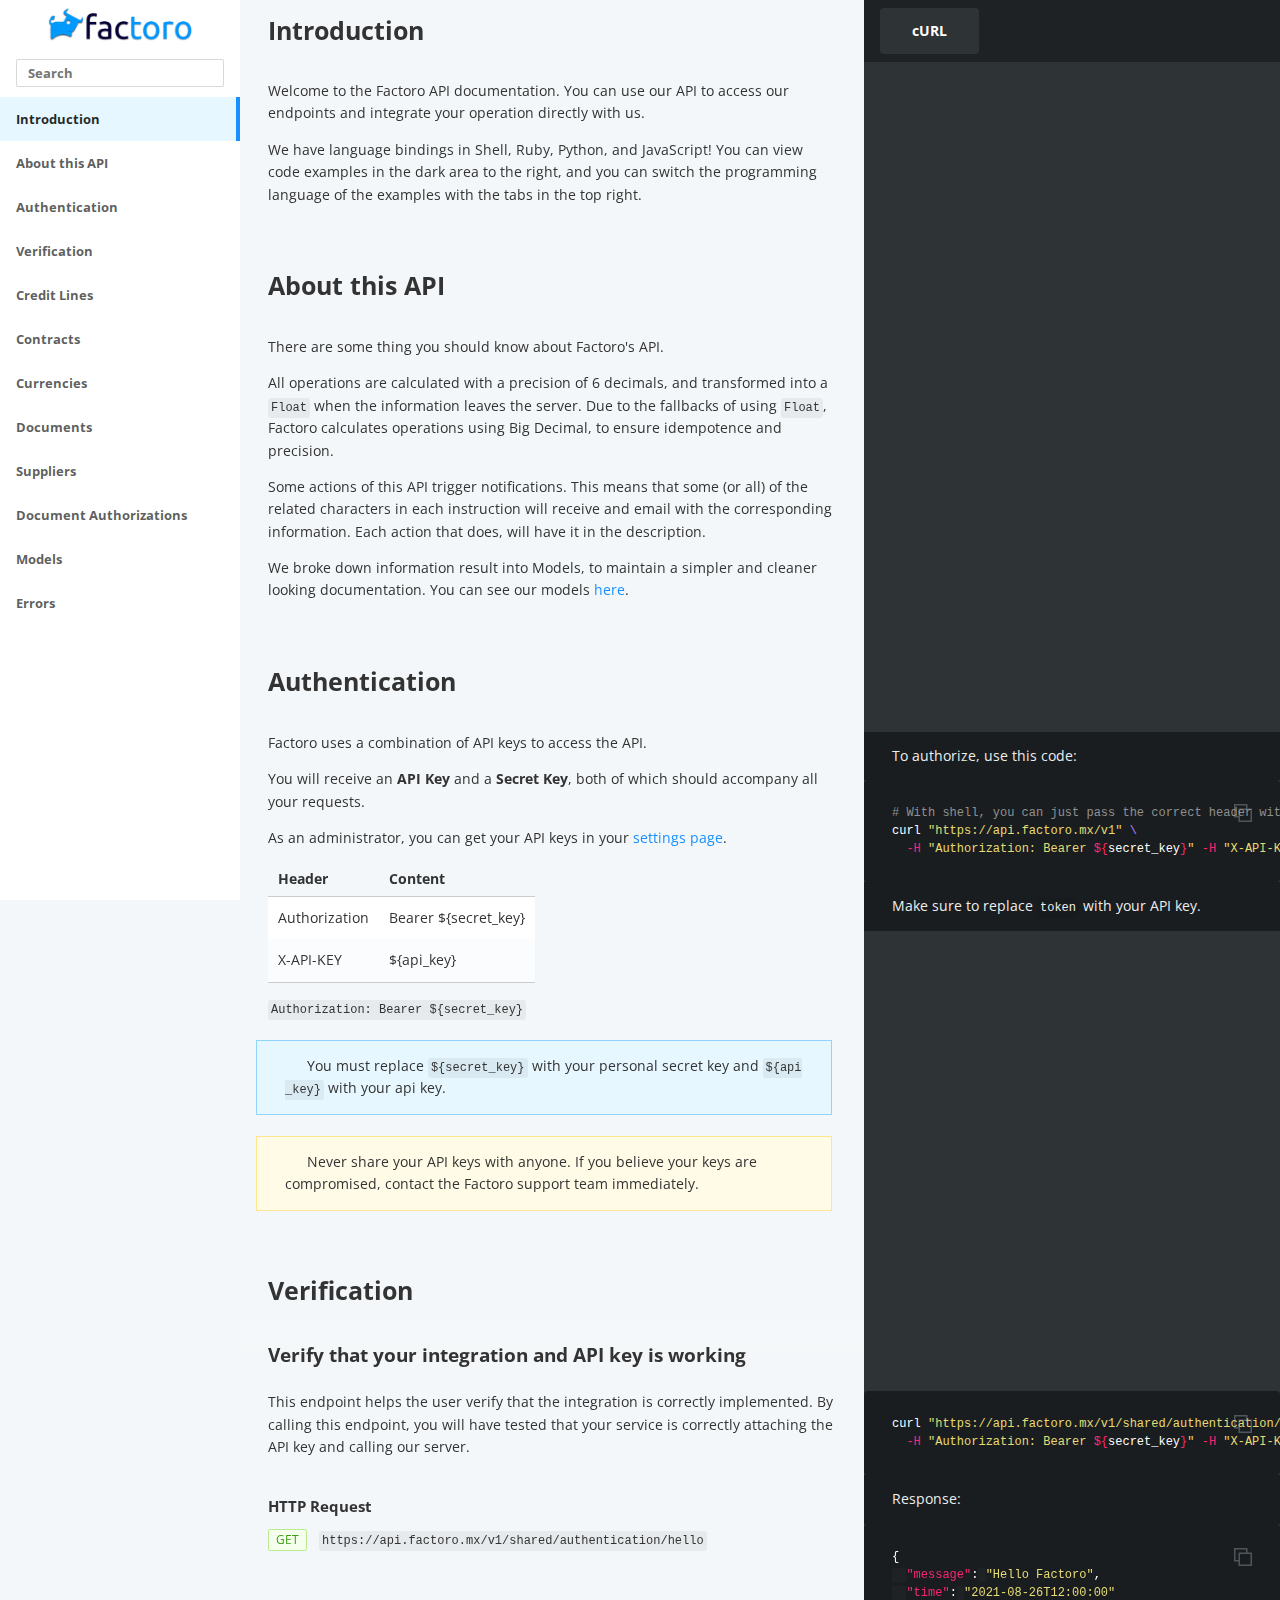
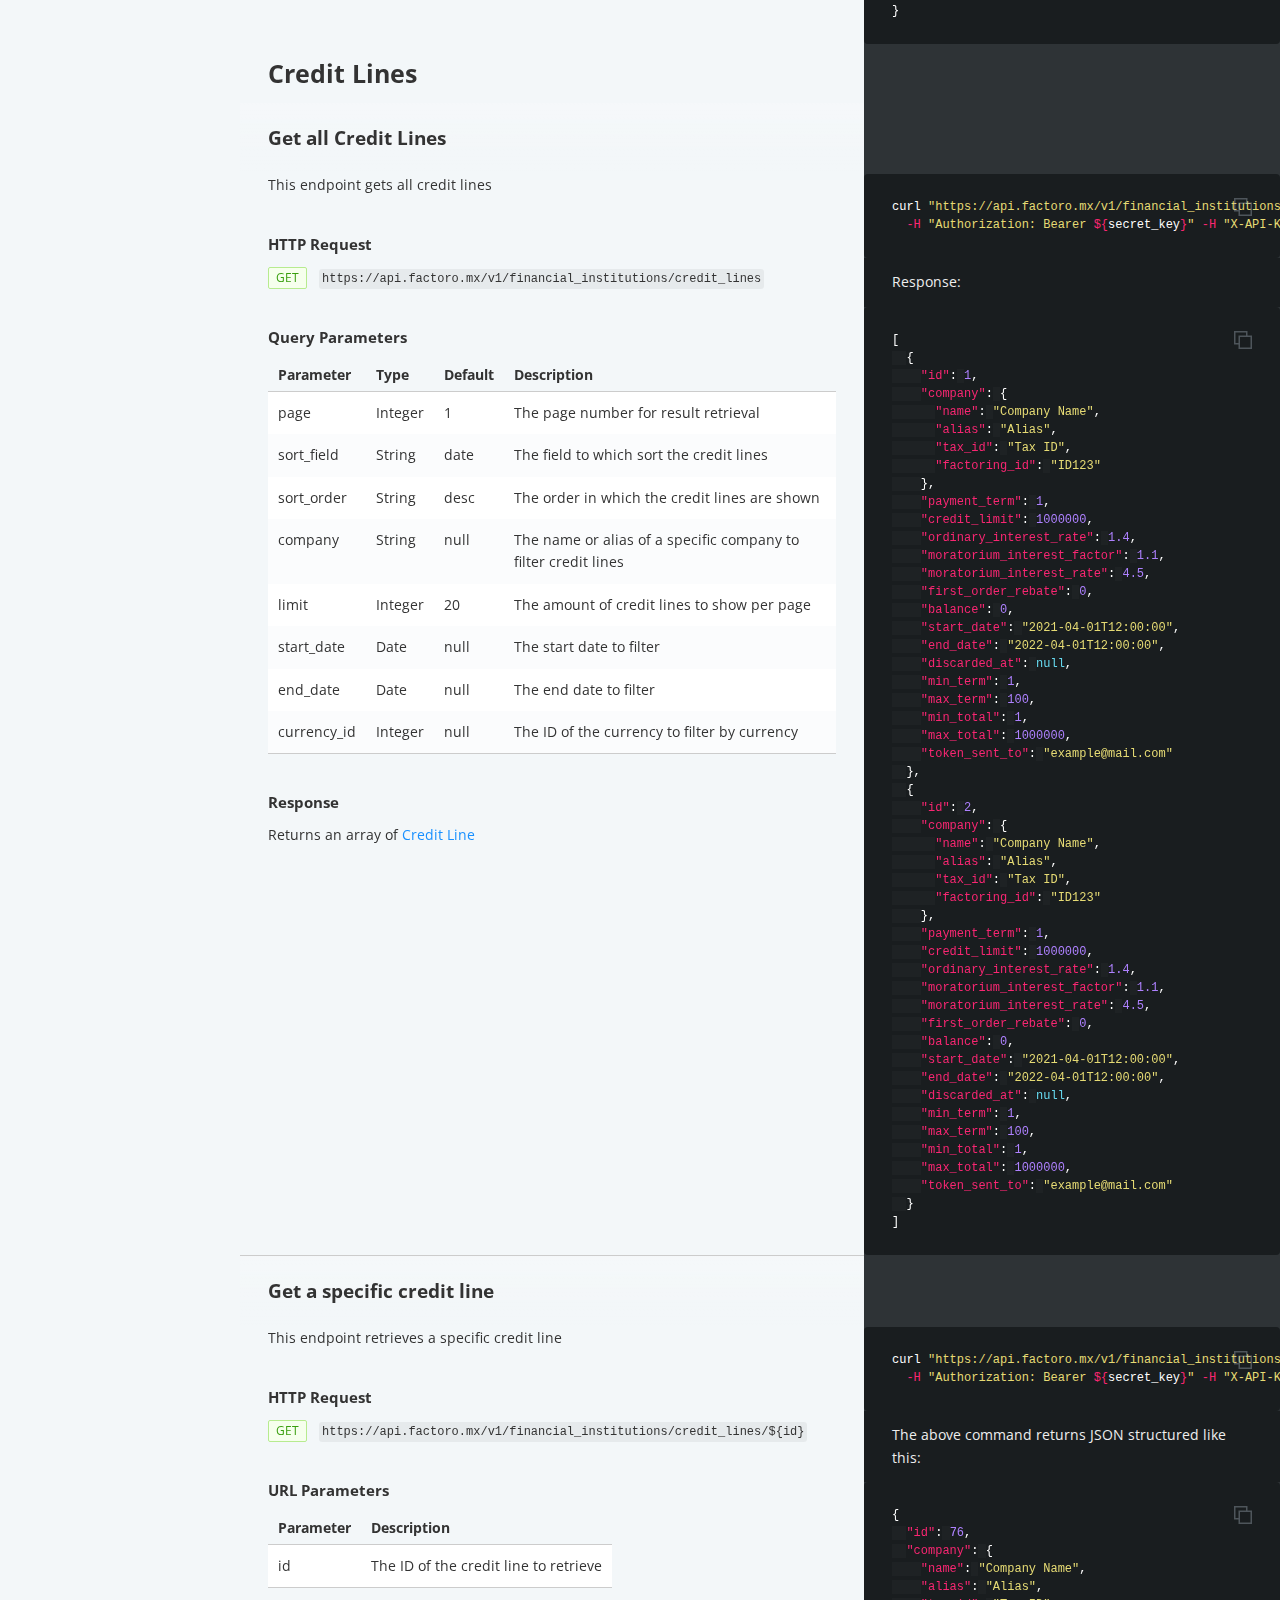
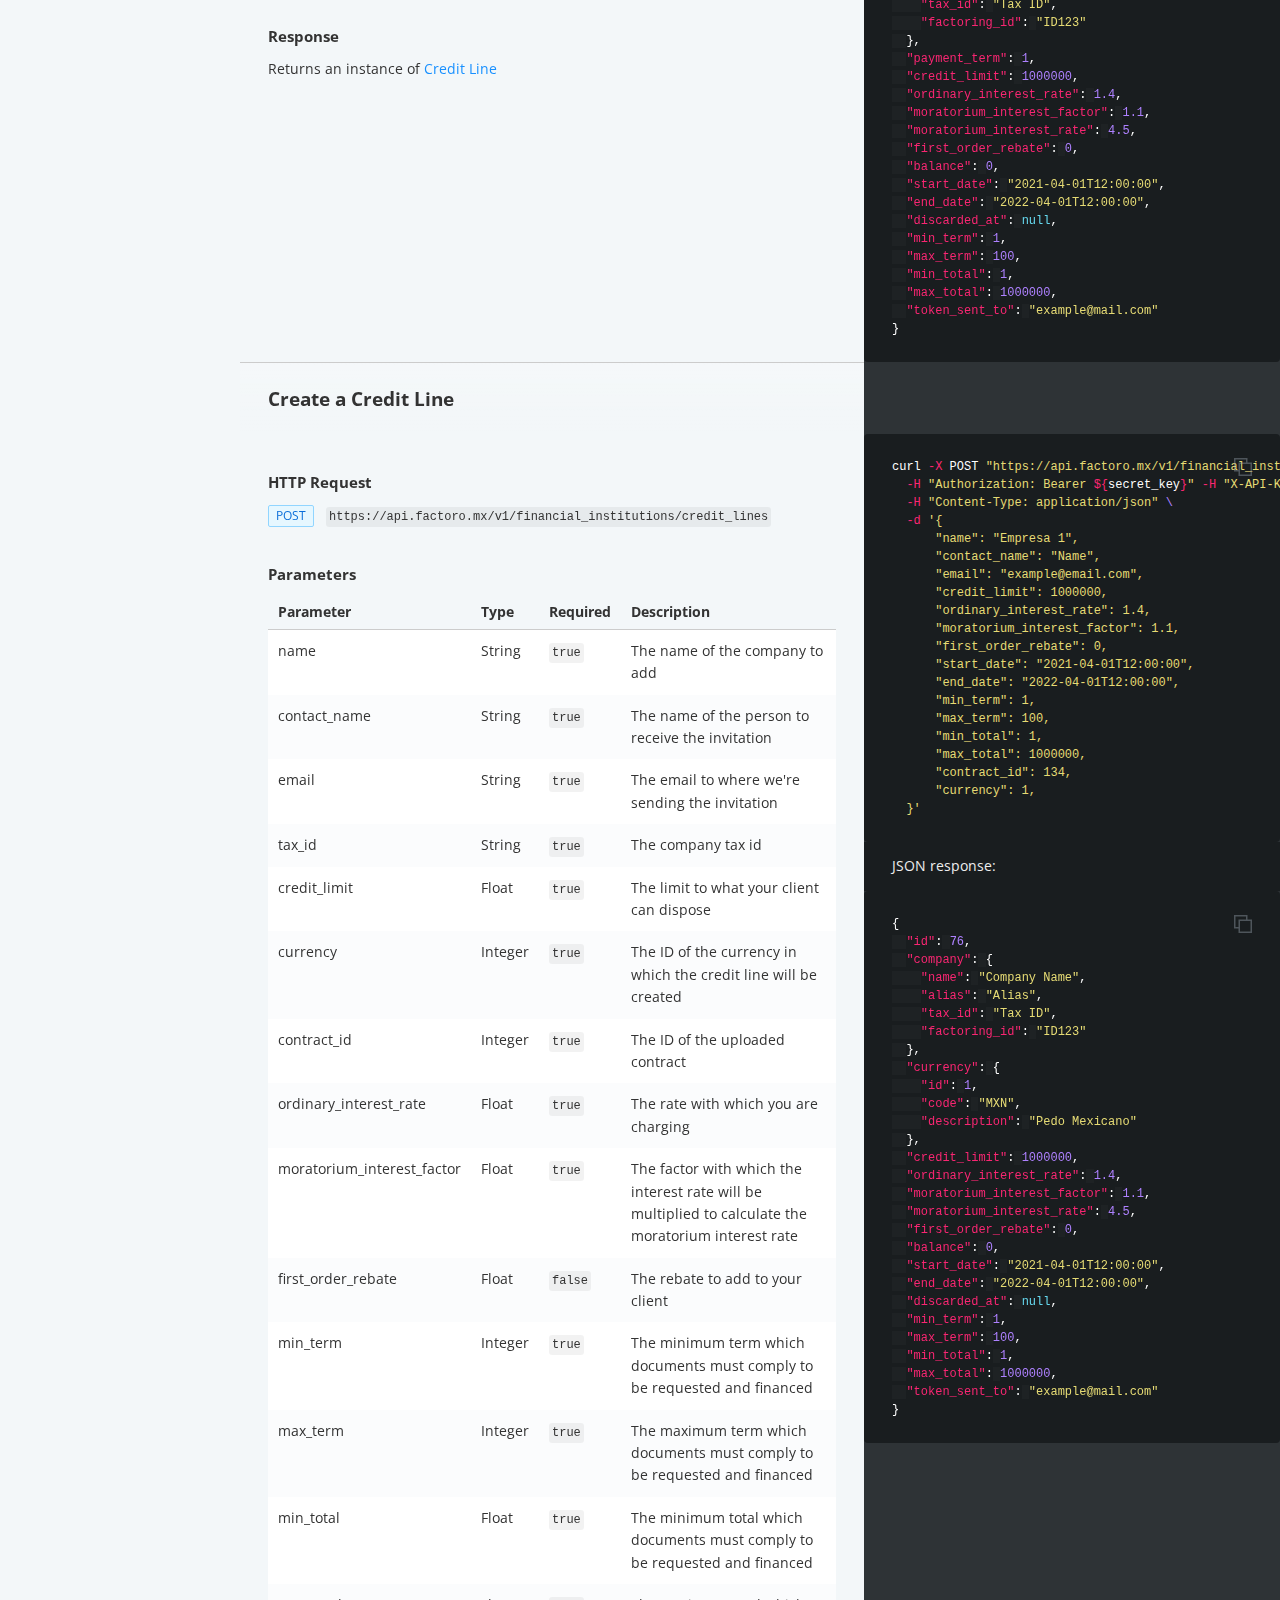
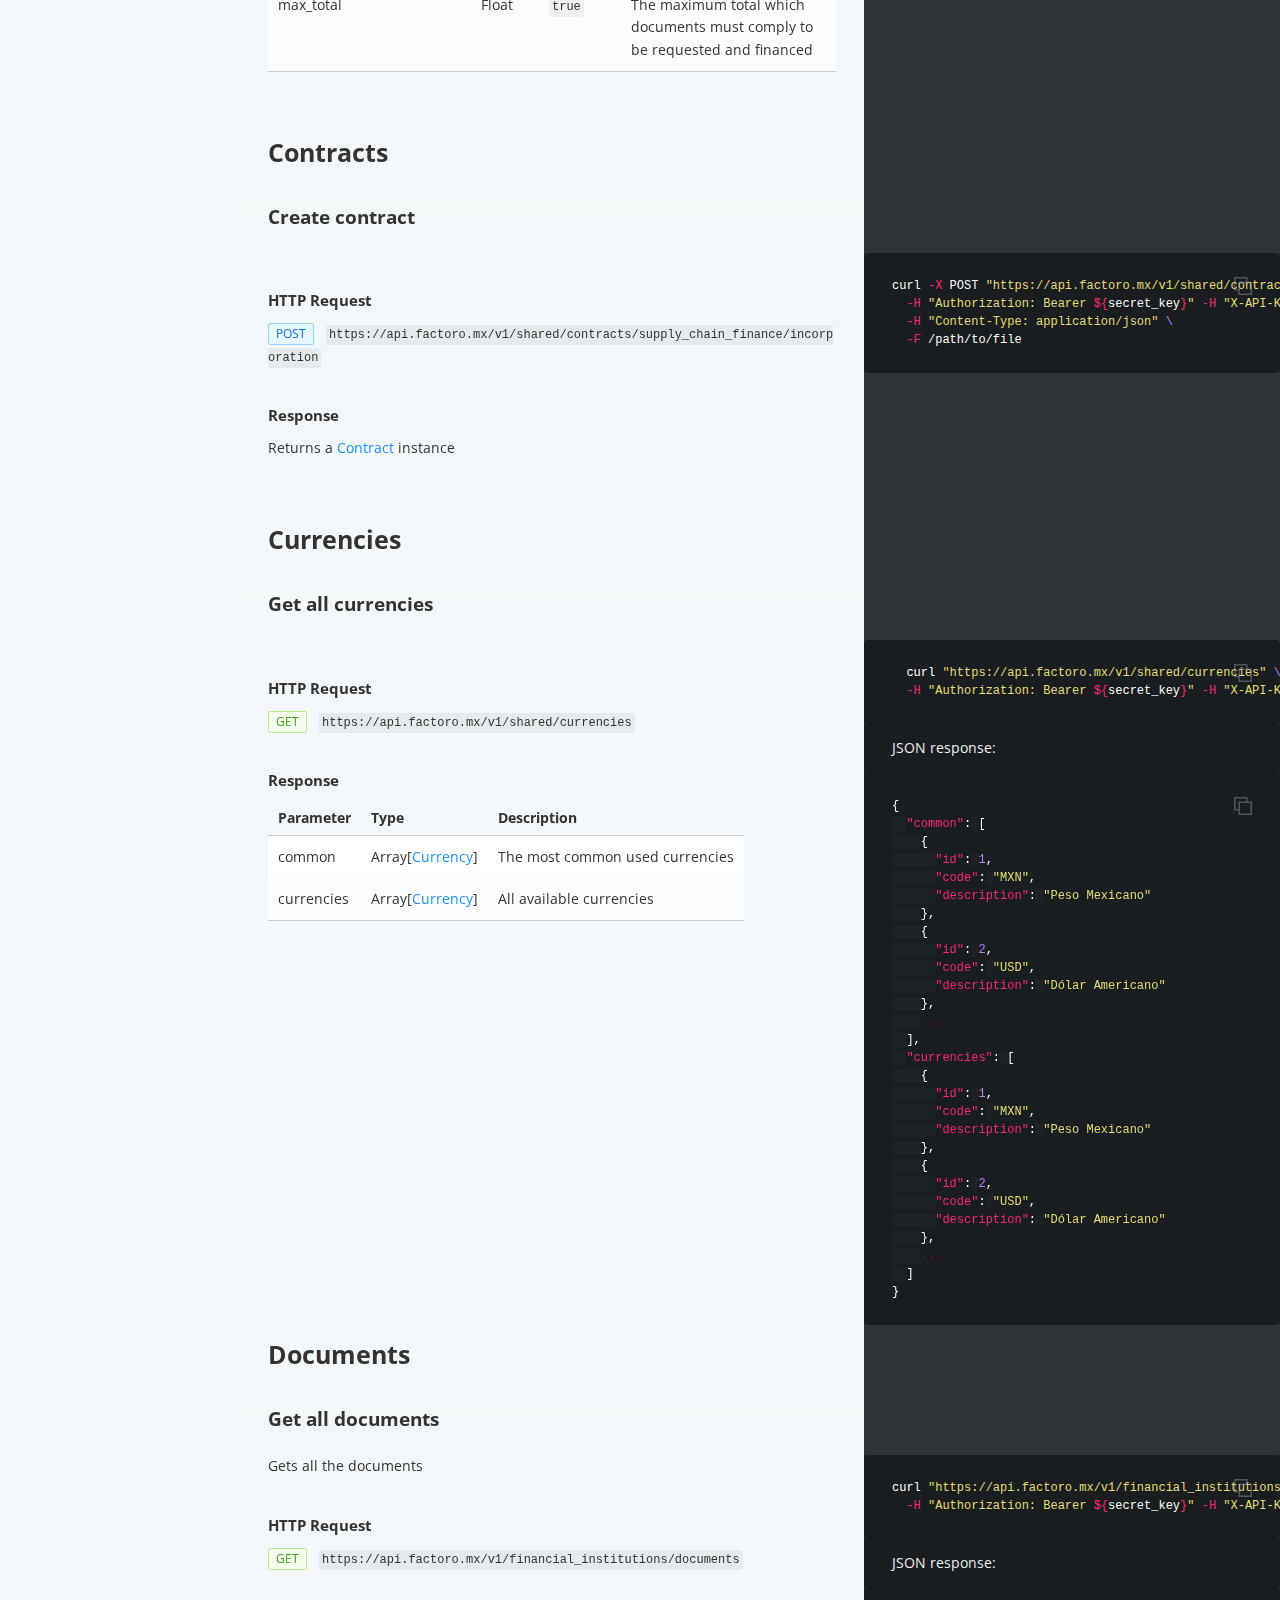
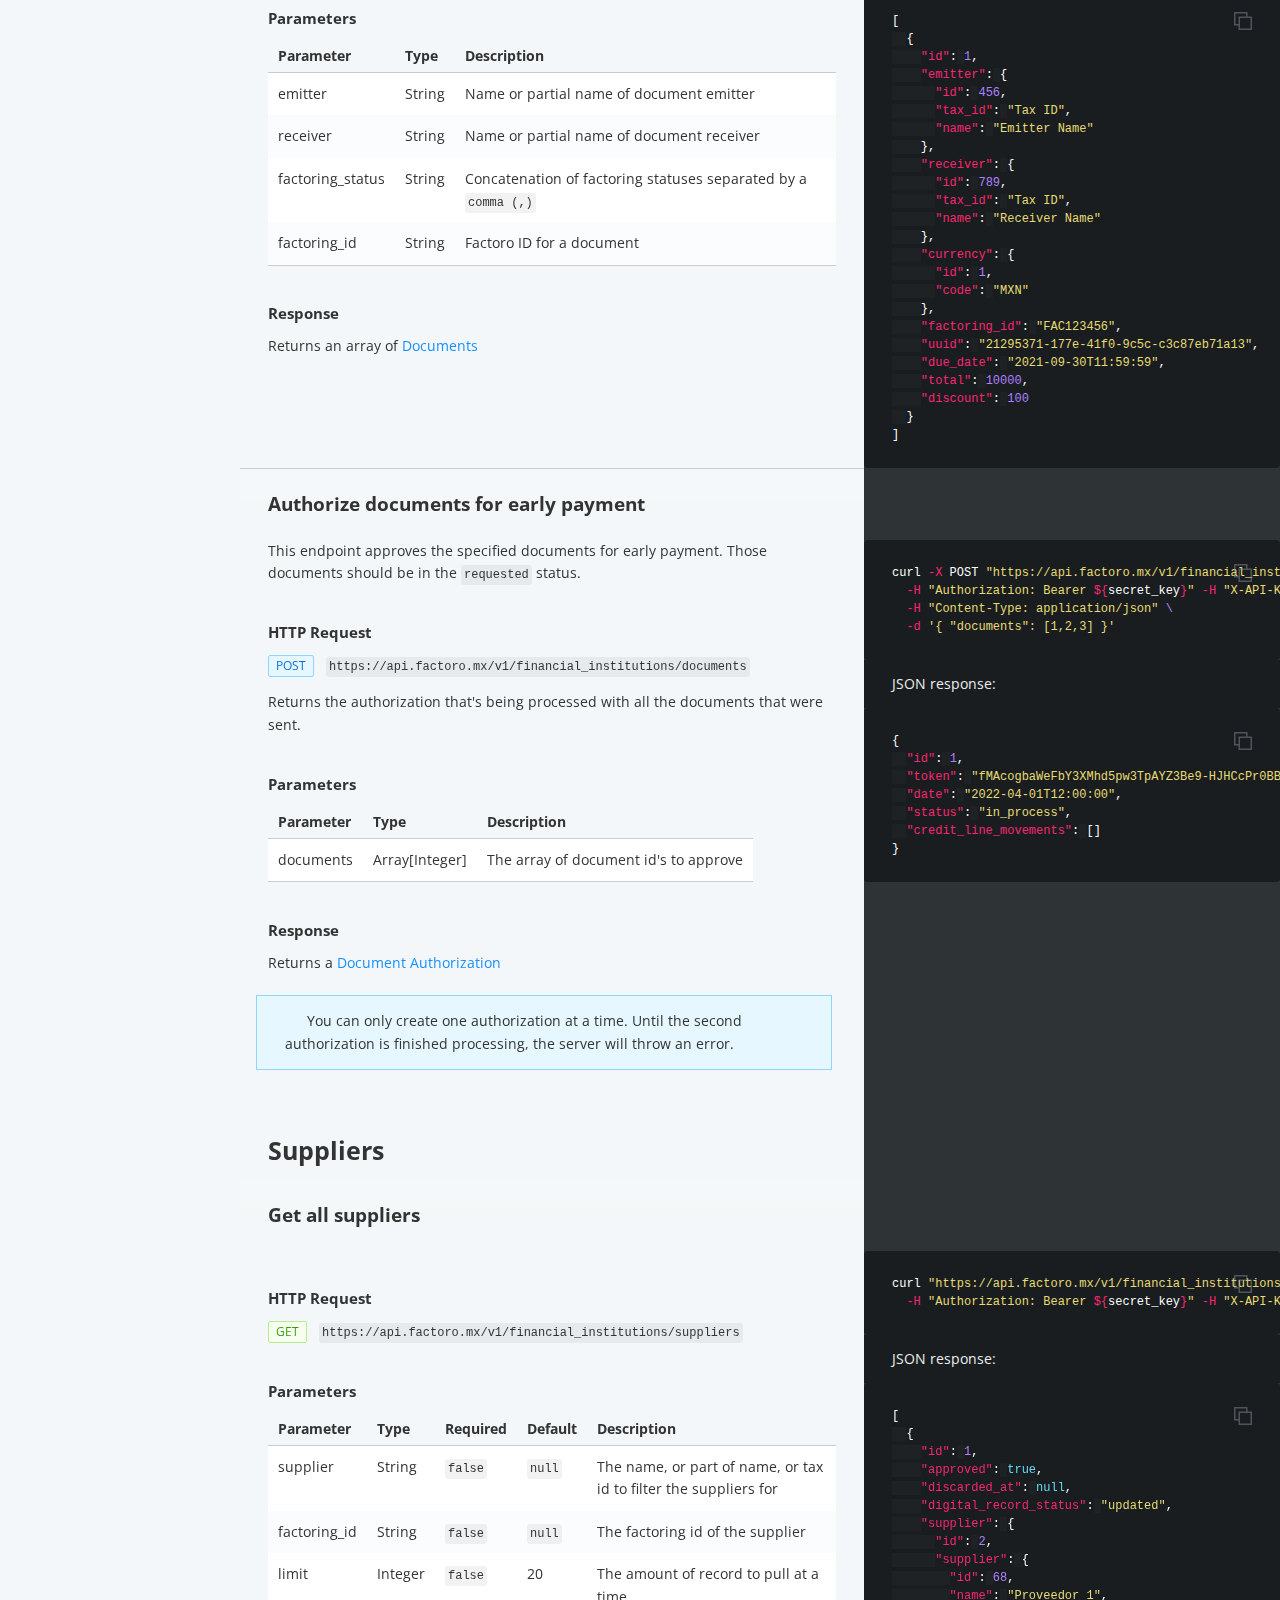
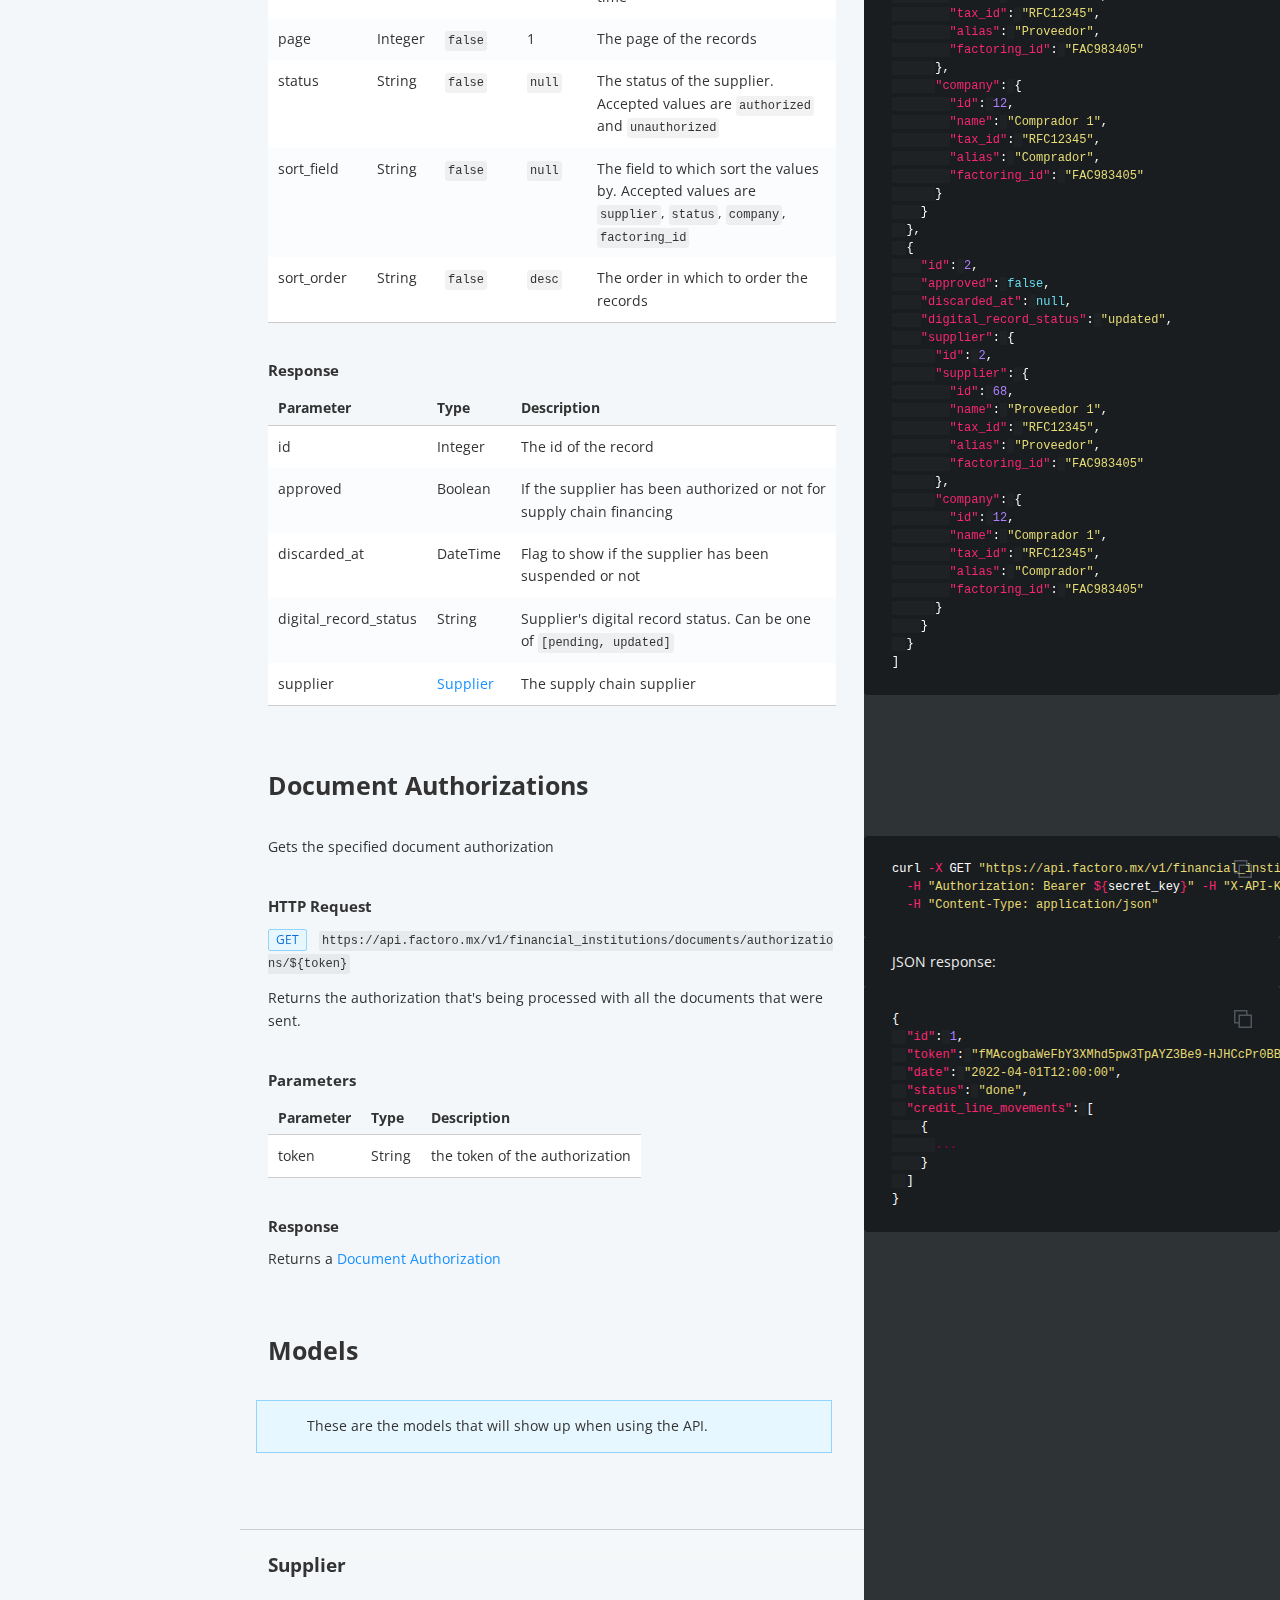
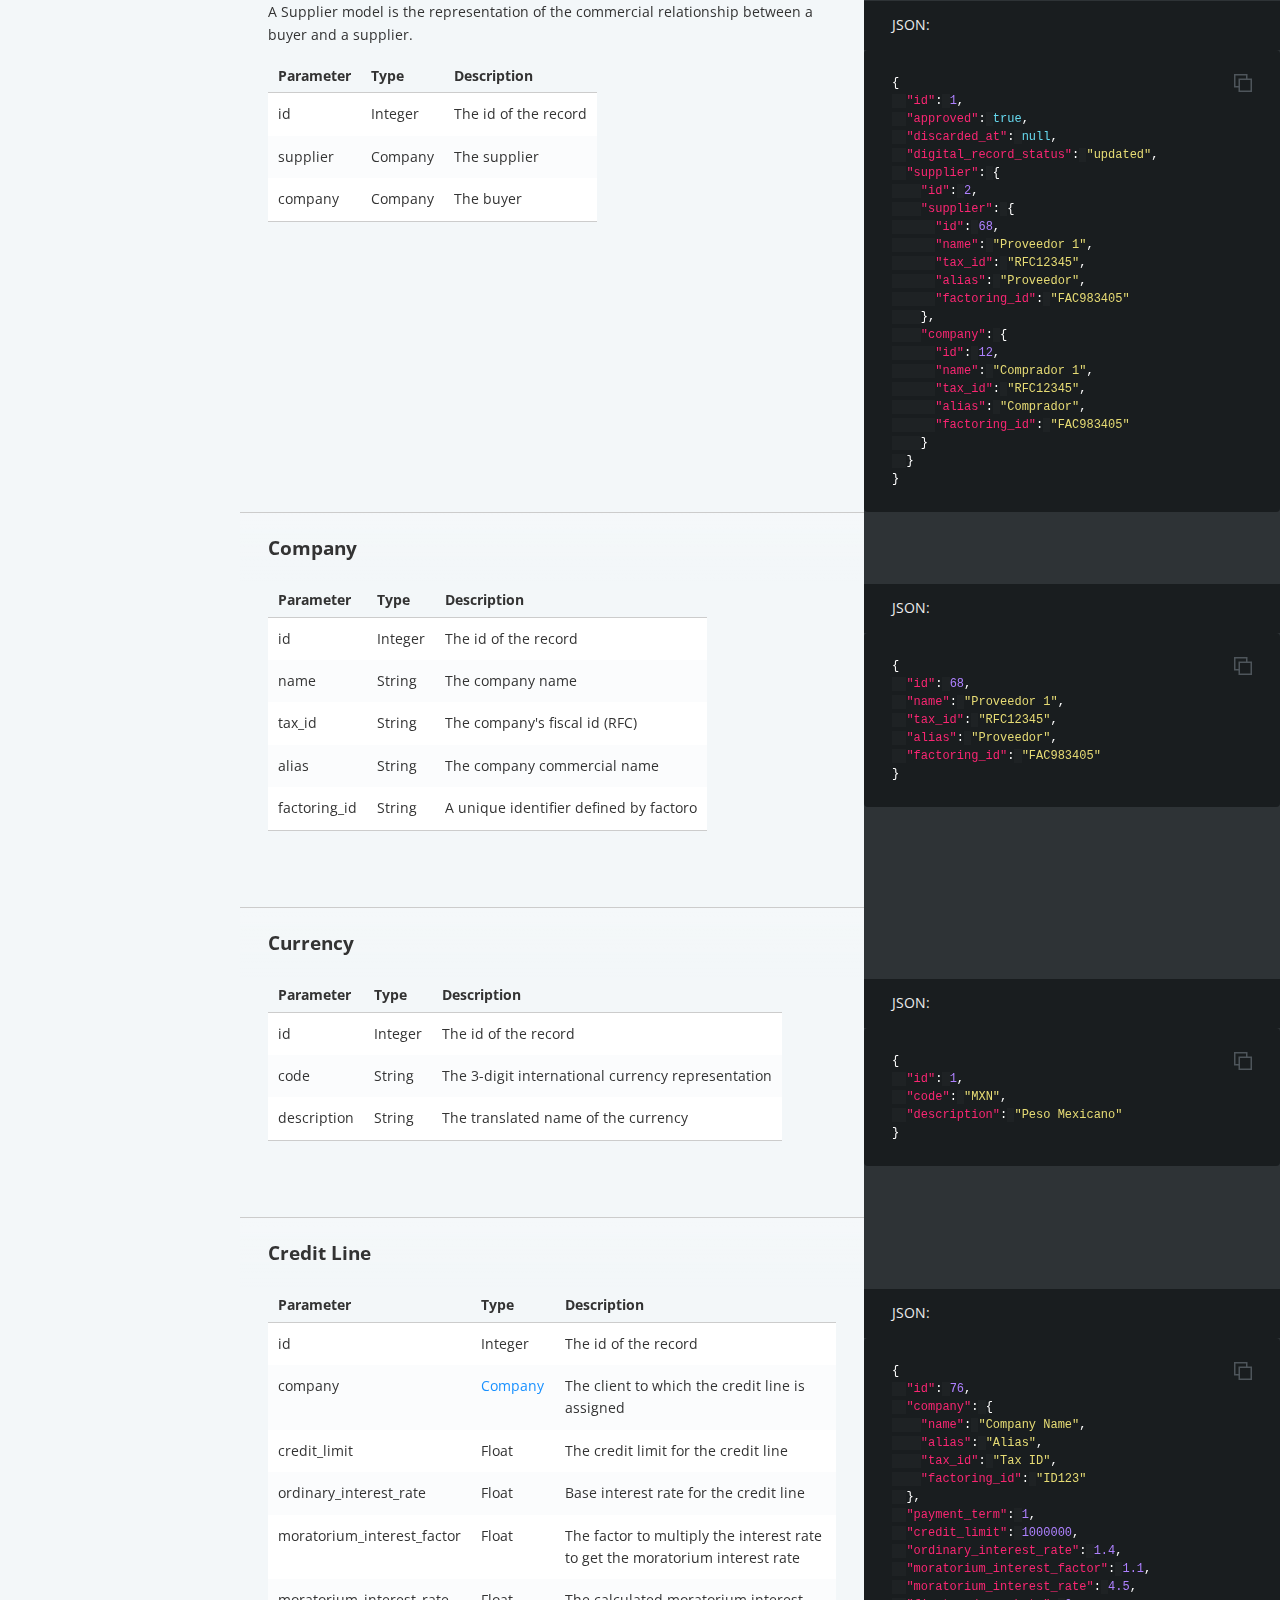
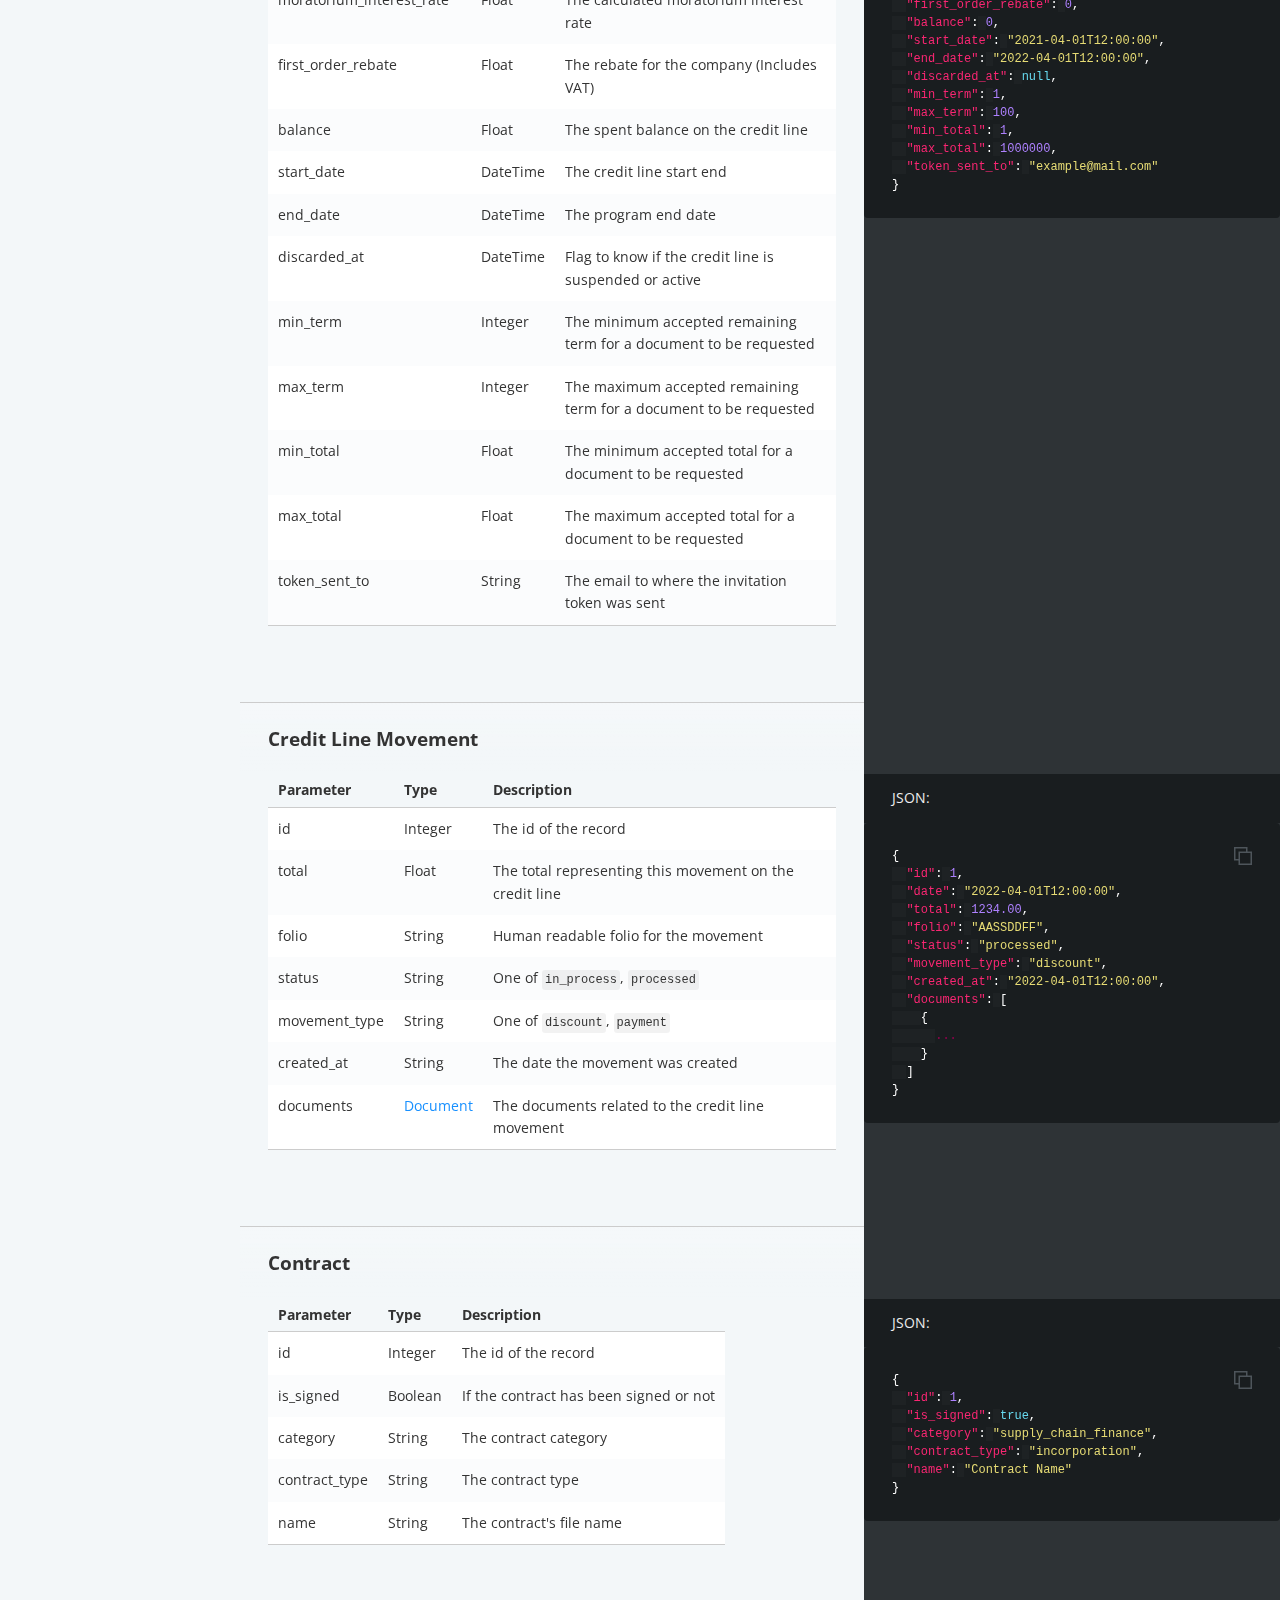
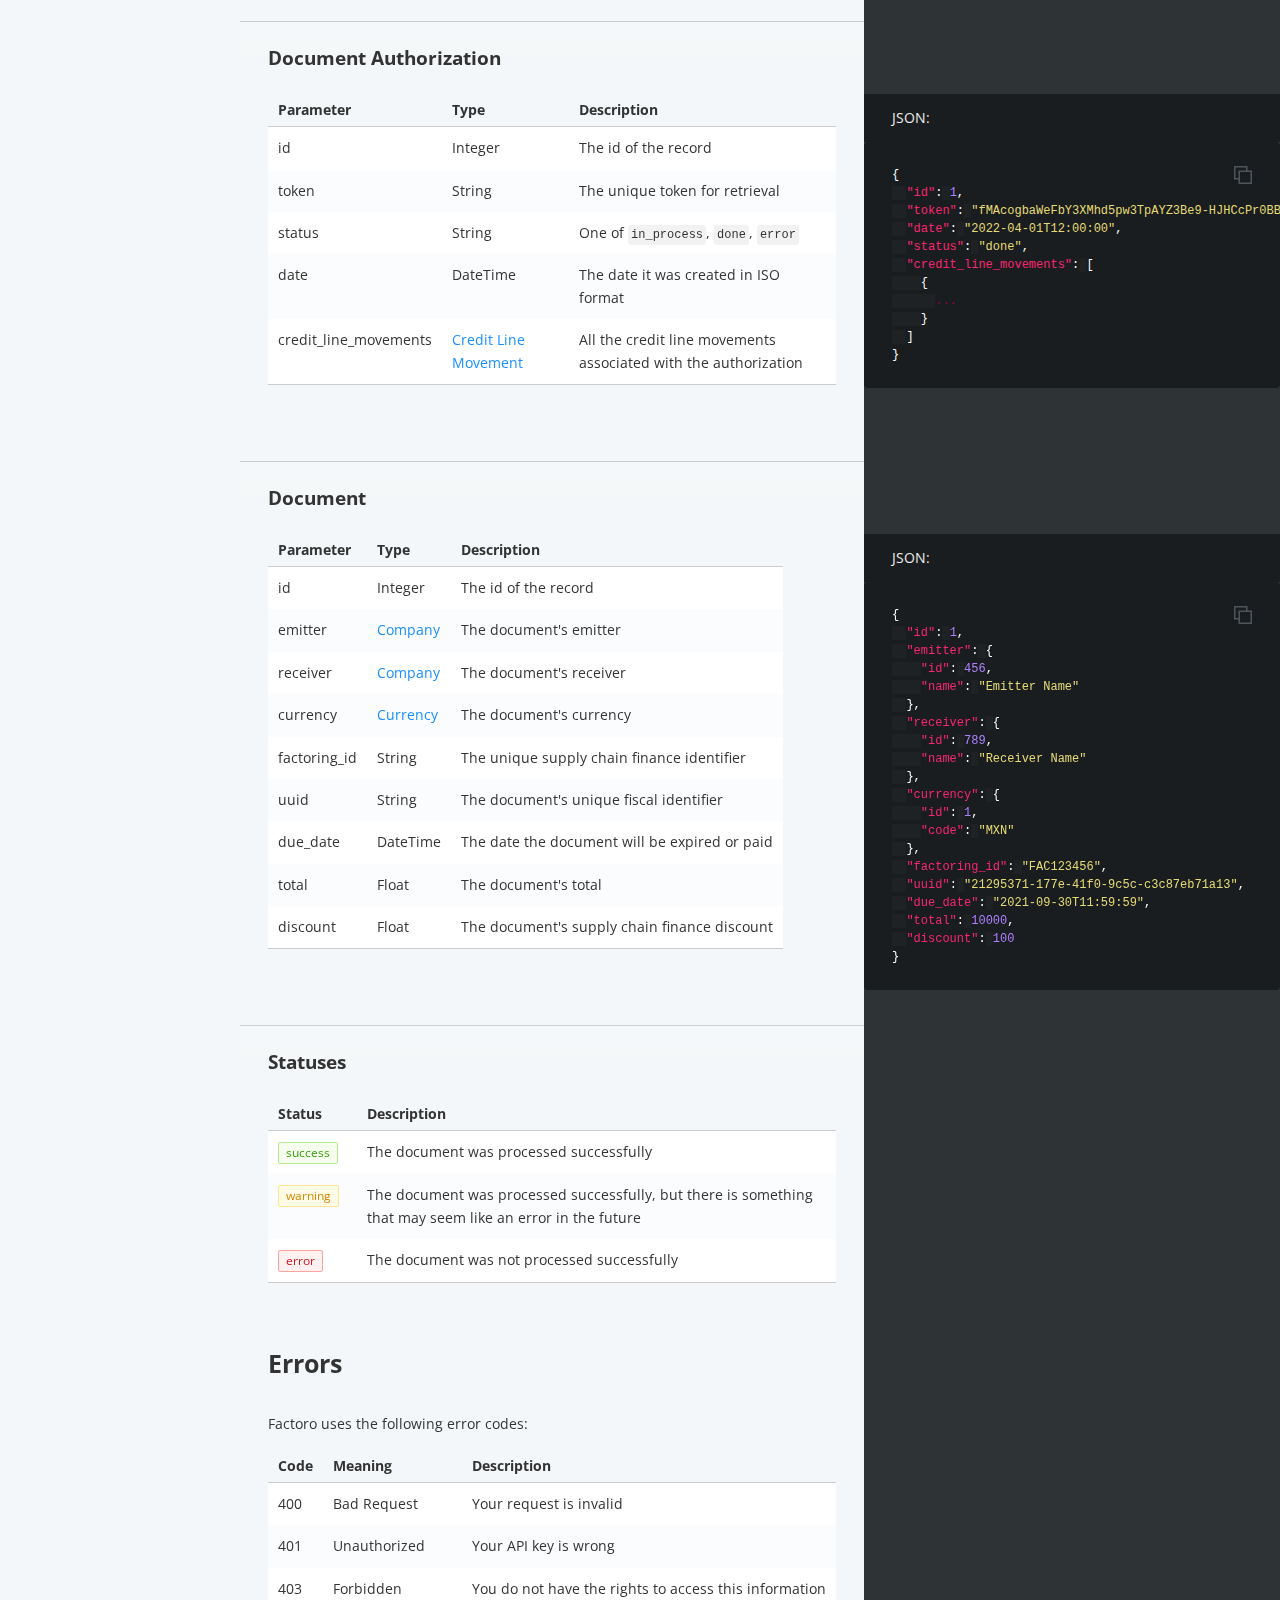
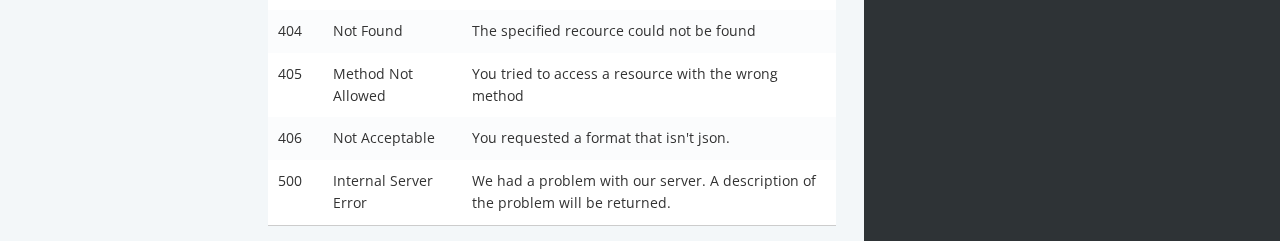
==== commit bb12d716: "deploy: 1ef9a64879235370b0a631190a043b97987a6247" ====
--- a/index.html
+++ b/index.html
@@ -6,6 +6,7 @@
     <meta content="IE=edge,chrome=1" http-equiv="X-UA-Compatible">
     <meta name="viewport" content="width=device-width, initial-scale=1, maximum-scale=1">
     <title>Factoro API</title>
+    <link href="images/favicon-516f6651.ico" rel="icon" type="image/ico" />
 
     <style media="screen">
       .highlight table td { padding: 5px; }
@@ -1147,7 +1148,7 @@
 <td>The supply chain supplier</td>
 </tr>
 </tbody></table>
-<h1 id='document-authorizations'>Document Authorizations</h1><div class="highlight"><pre class="highlight shell tab-shell"><code>curl <span class="nt">-X</span> POST <span class="s2">"https://api.factoro.mx/v1/financial_institutions/documents/authorizations/</span><span class="k">${</span><span class="nv">token</span><span class="k">}</span><span class="s2">"</span> <span class="se">\</span>
+<h1 id='document-authorizations'>Document Authorizations</h1><div class="highlight"><pre class="highlight shell tab-shell"><code>curl <span class="nt">-X</span> GET <span class="s2">"https://api.factoro.mx/v1/financial_institutions/documents/authorizations/</span><span class="k">${</span><span class="nv">token</span><span class="k">}</span><span class="s2">"</span> <span class="se">\</span>
   <span class="nt">-H</span> <span class="s2">"Authorization: Bearer </span><span class="k">${</span><span class="nv">secret_key</span><span class="k">}</span><span class="s2">"</span> <span class="nt">-H</span> <span class="s2">"X-API-KEY: </span><span class="k">${</span><span class="nv">api_key</span><span class="k">}</span><span class="s2">"</span> <span class="se">\</span>
   <span class="nt">-H</span> <span class="s2">"Content-Type: application/json"</span>
 </code></pre></div>
@@ -1168,7 +1169,7 @@
 </span></code></pre></div>
 <p>Gets the specified document authorization</p>
 <h3 id='http-request-10'>HTTP Request</h3>
-<p><span class="tag blue">POST</span>
+<p><span class="tag blue">GET</span>
 <code>https://api.factoro.mx/v1/financial_institutions/documents/authorizations/${token}</code></p>
 
 <p>Returns the authorization that&#39;s being processed with all the documents that were sent.</p>
@@ -1181,9 +1182,9 @@
 </tr>
 </thead><tbody>
 <tr>
-<td>documents</td>
-<td>Array[Integer]</td>
-<td>The array of document id&#39;s to approve</td>
+<td>token</td>
+<td>String</td>
+<td>the token of the authorization</td>
 </tr>
 </tbody></table>
 <h3 id='response-8'>Response</h3>
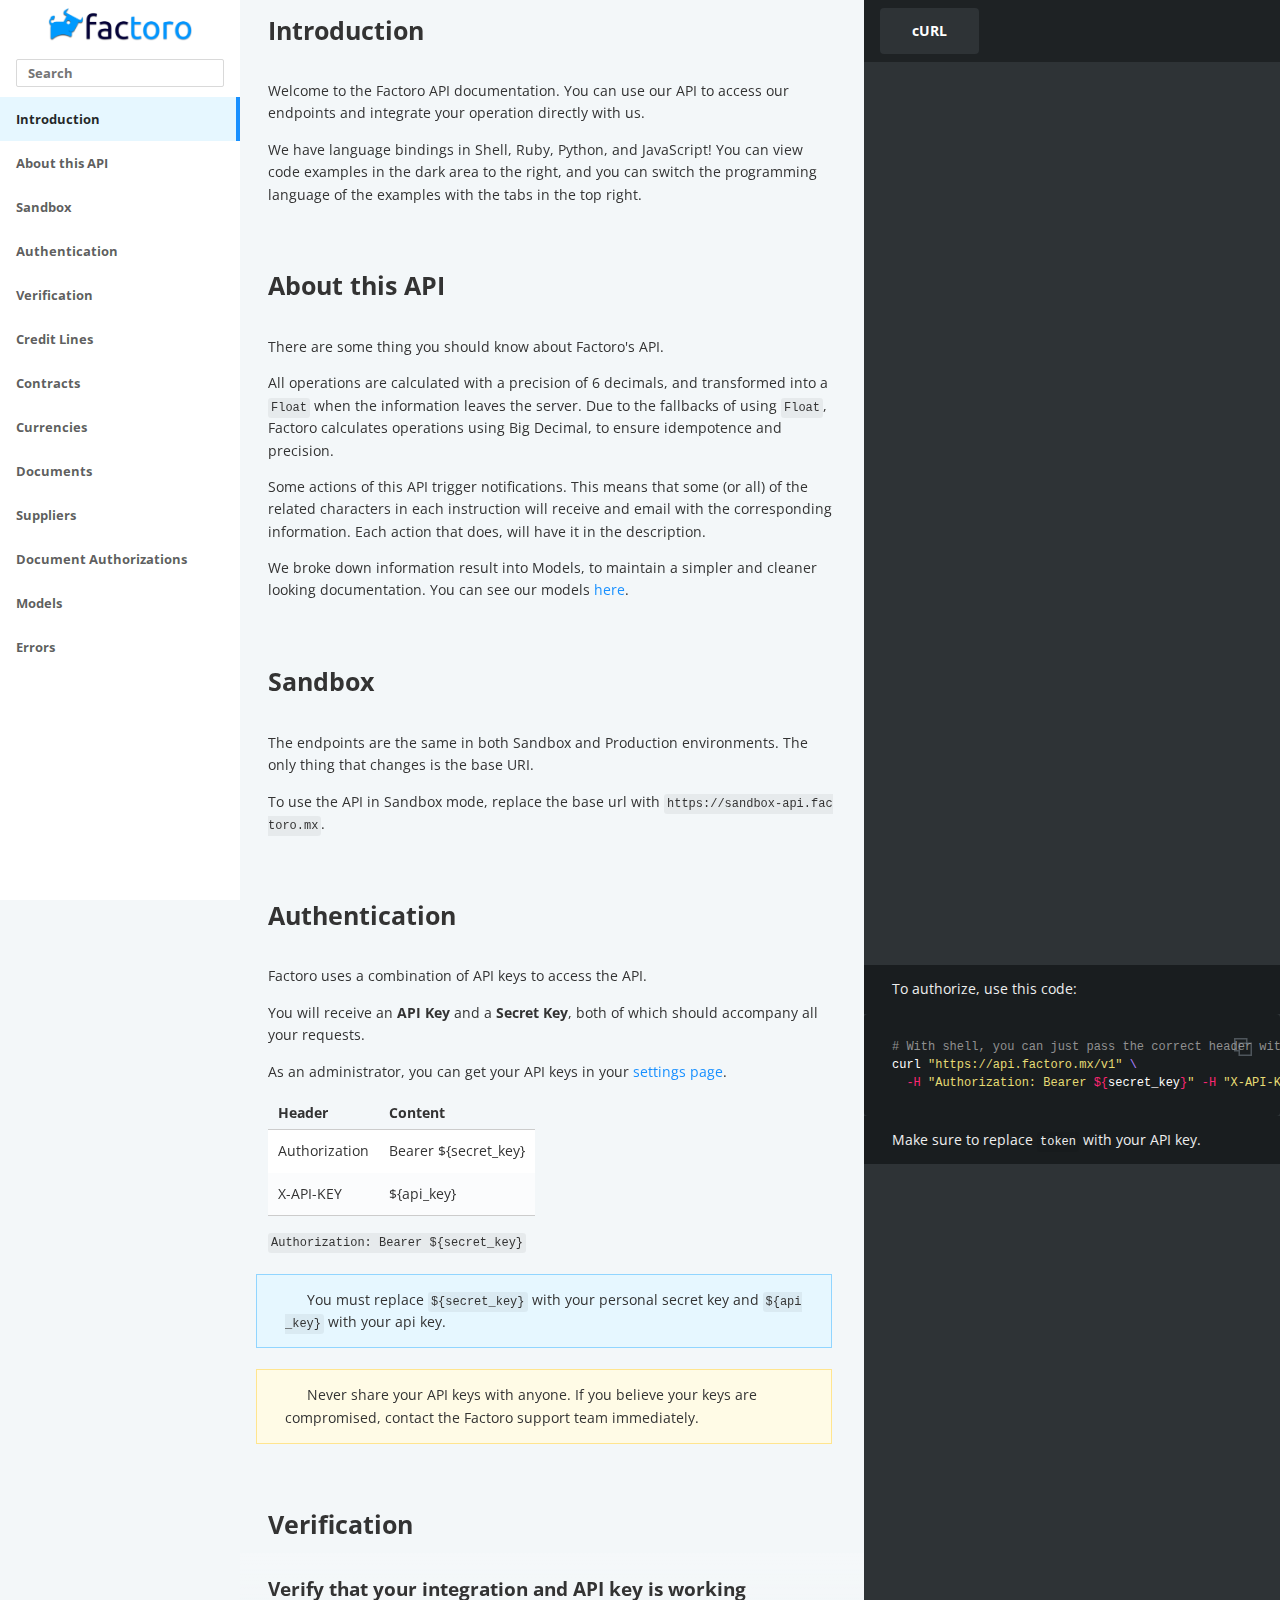
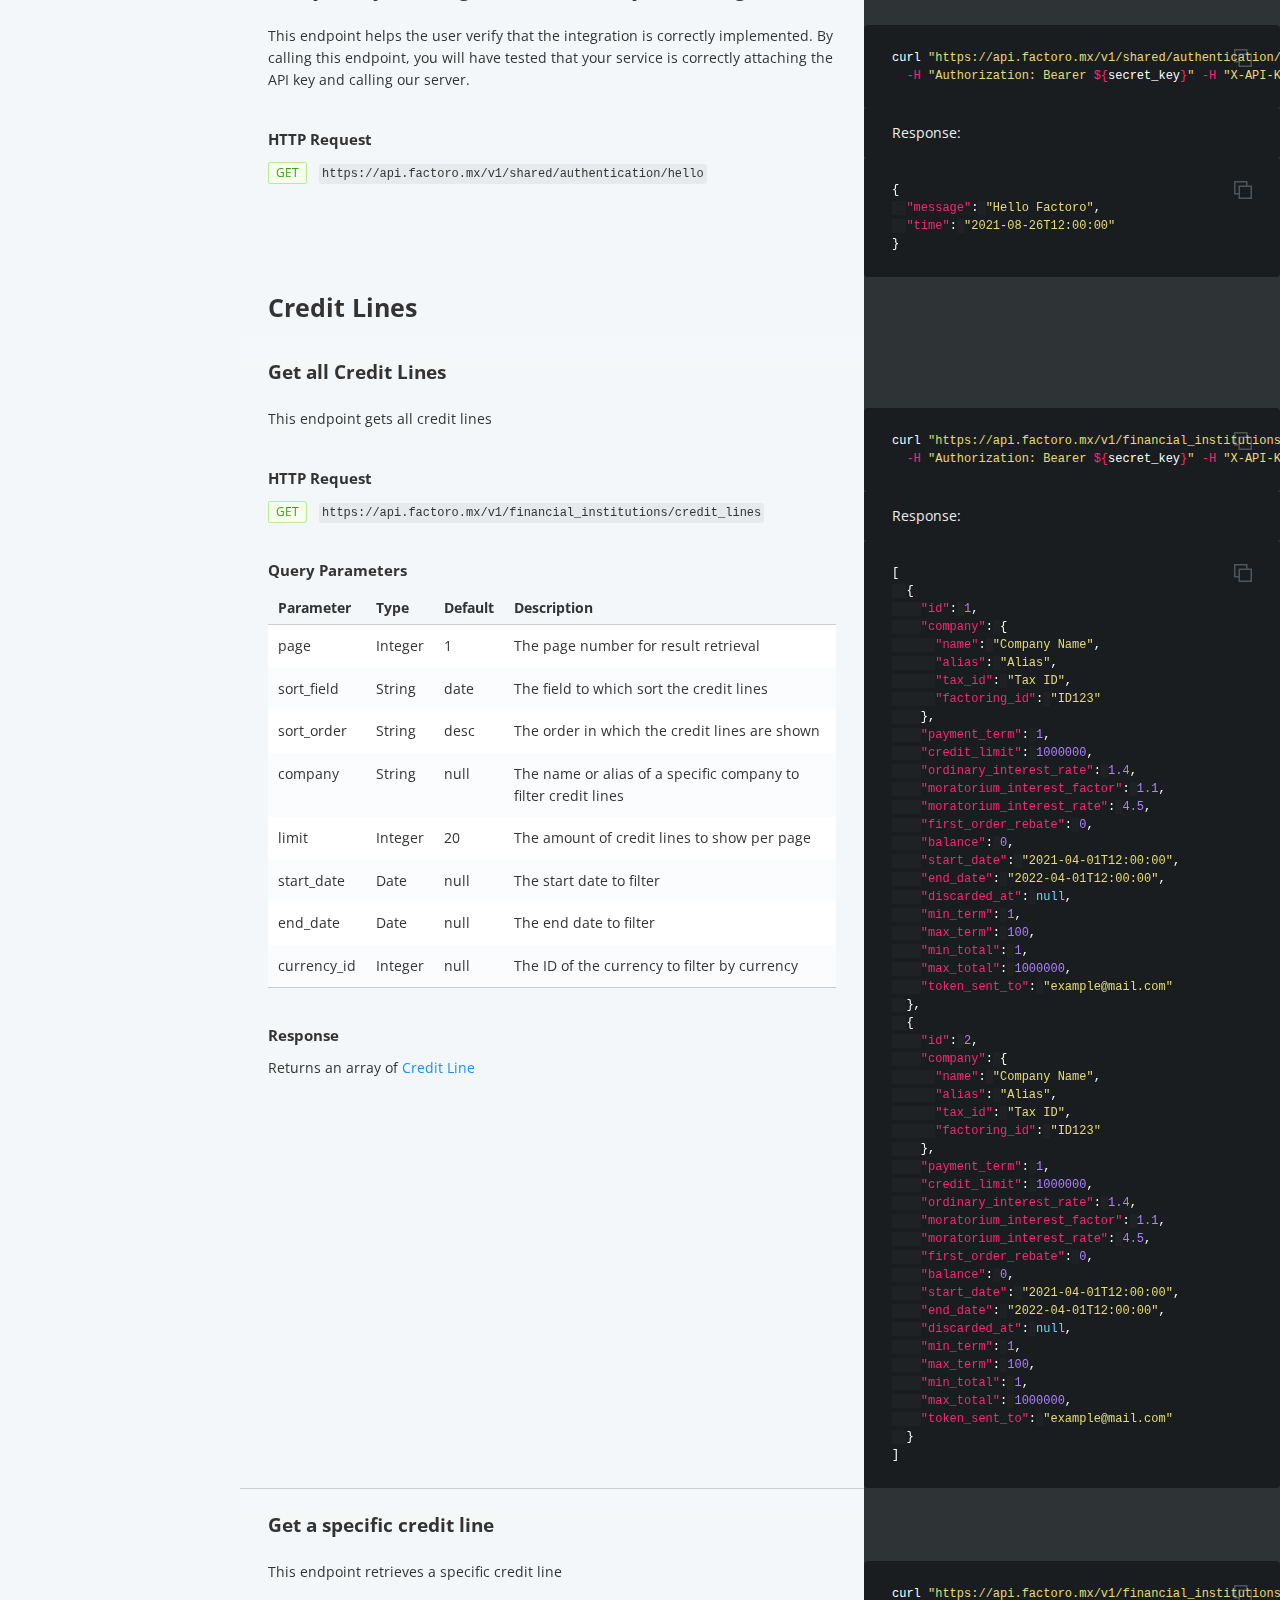
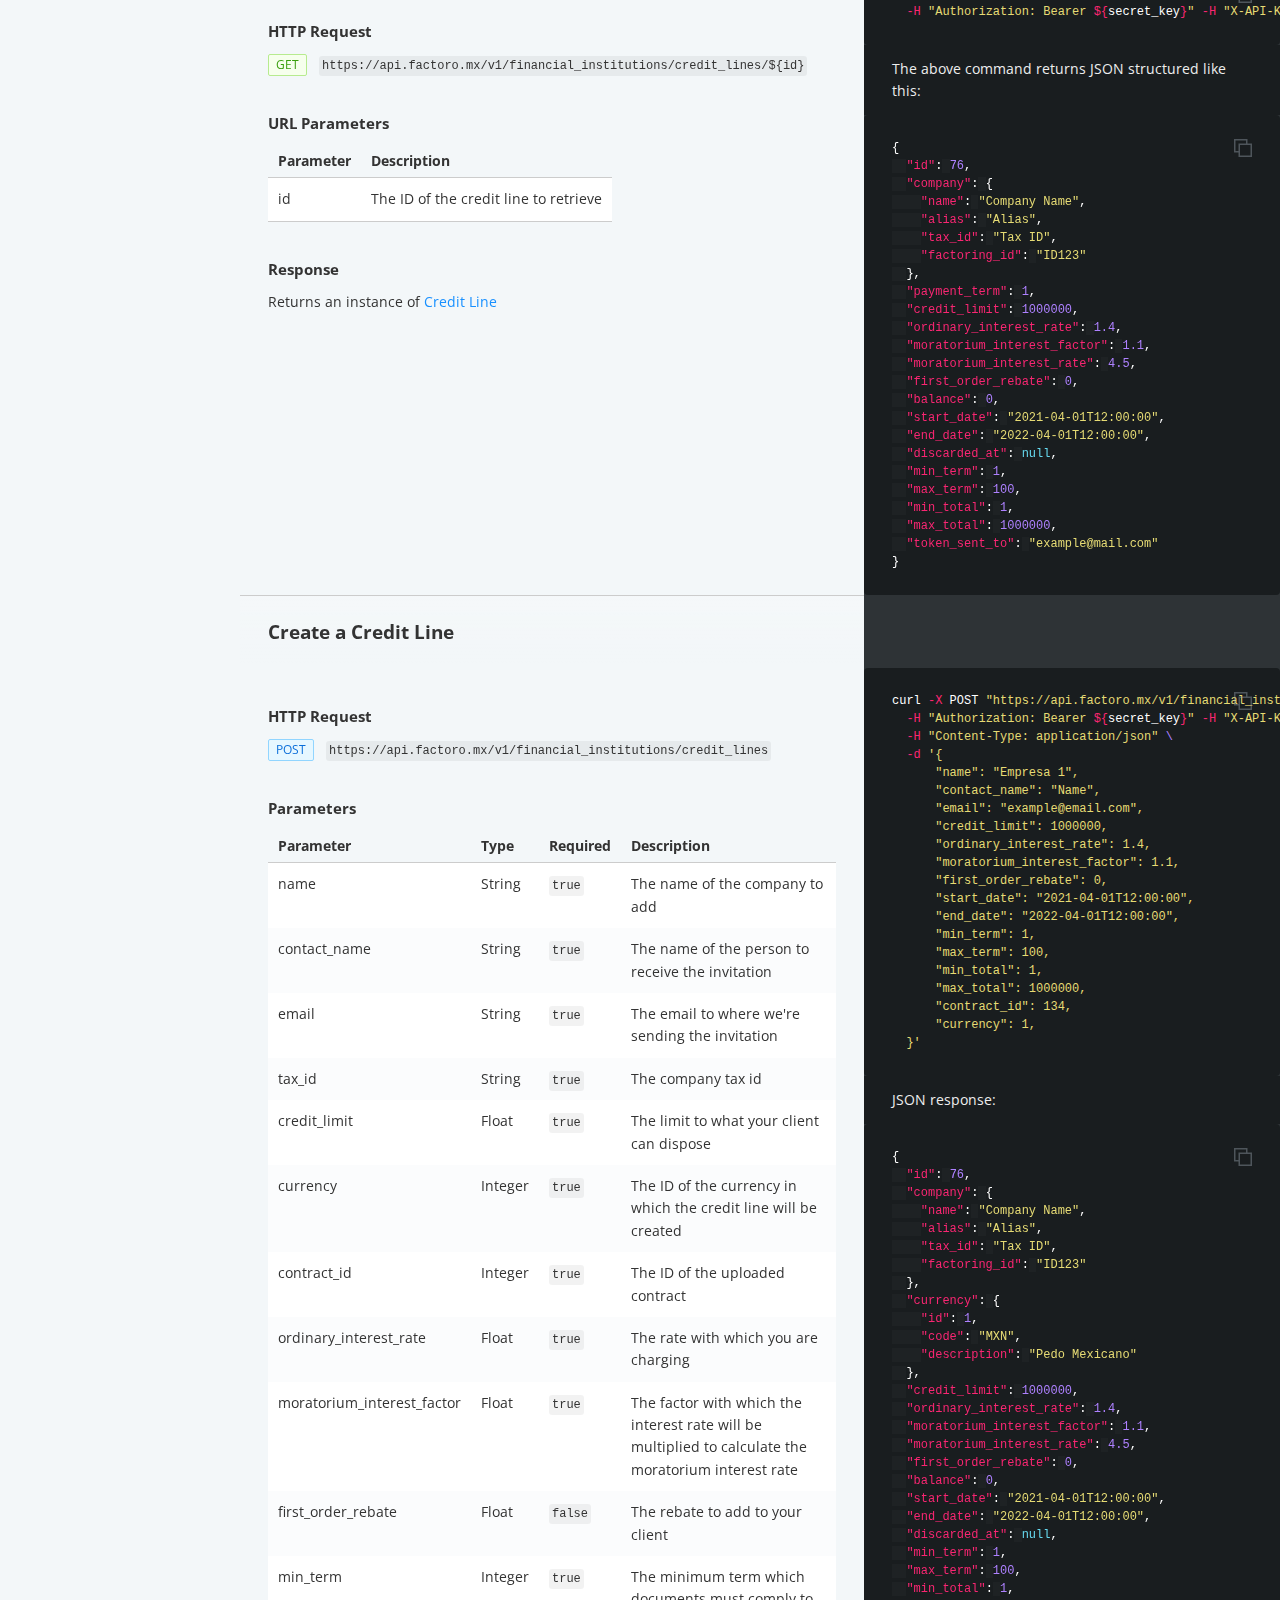
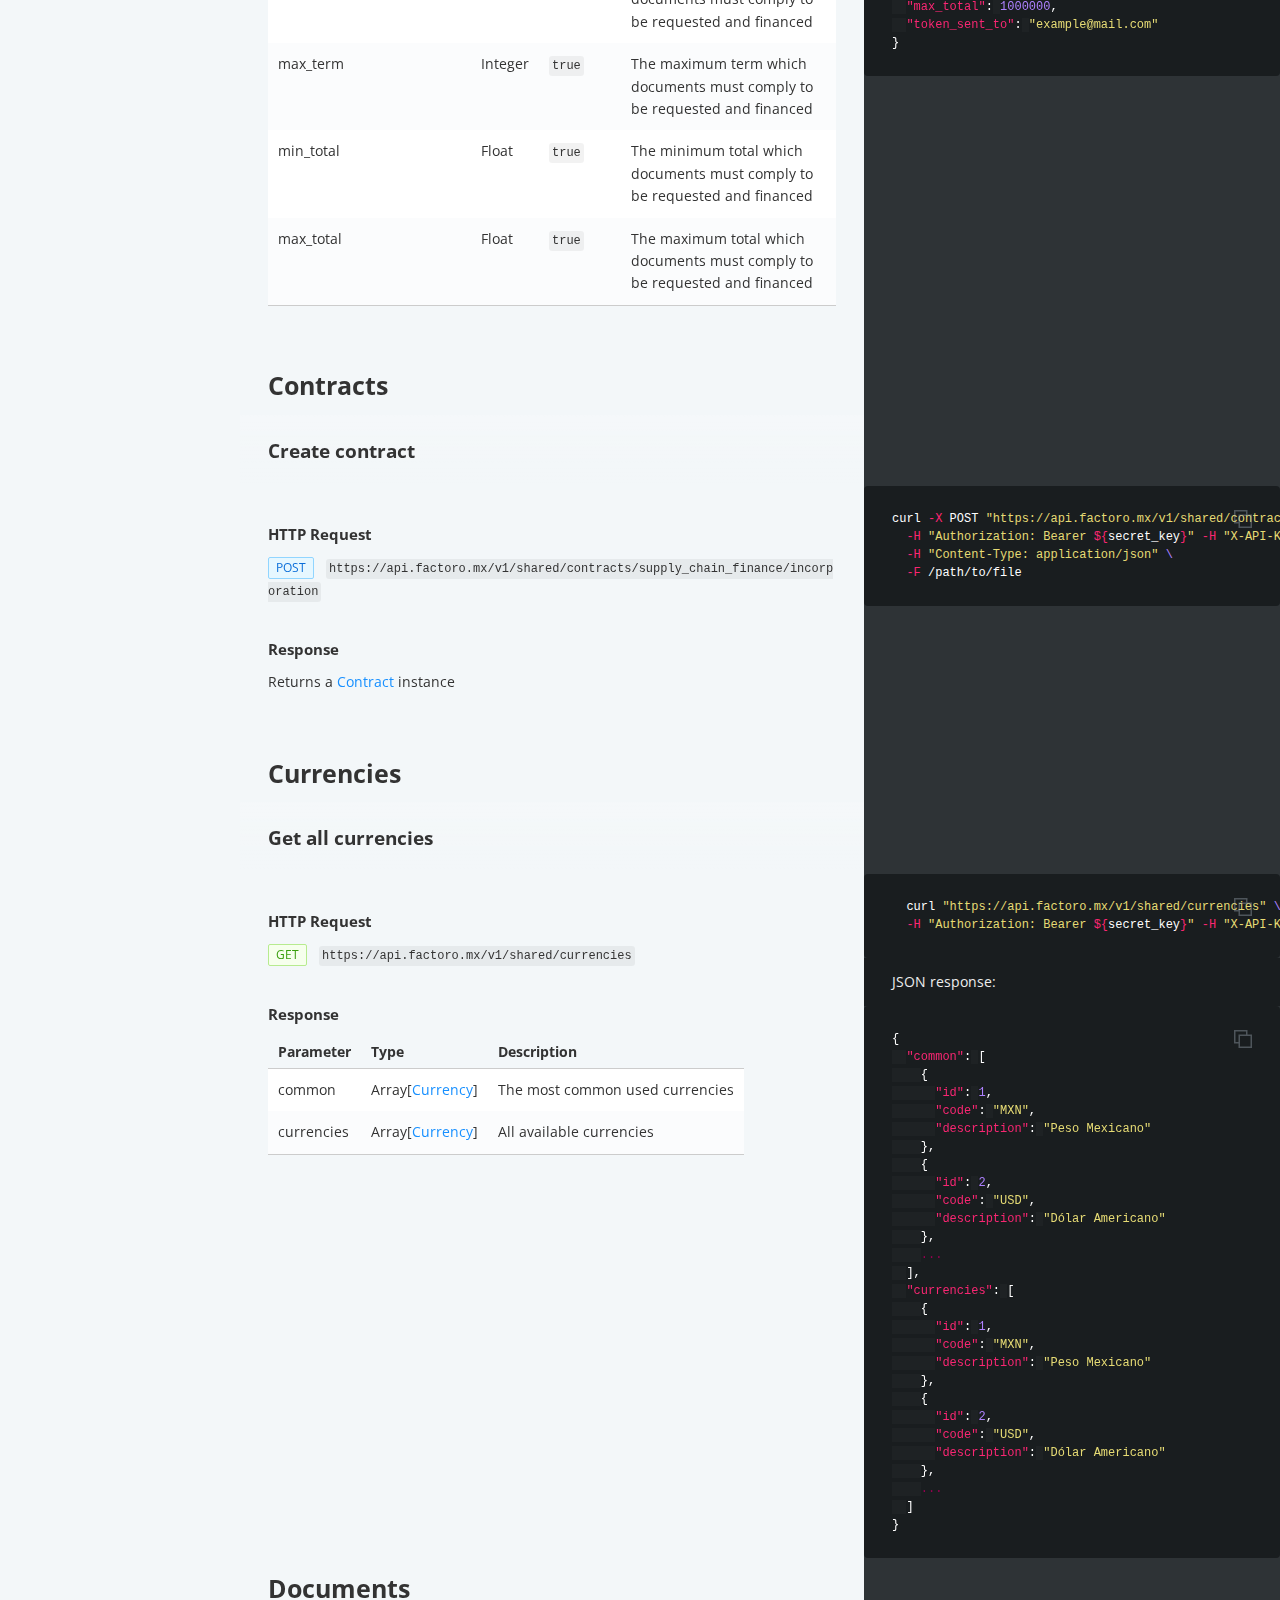
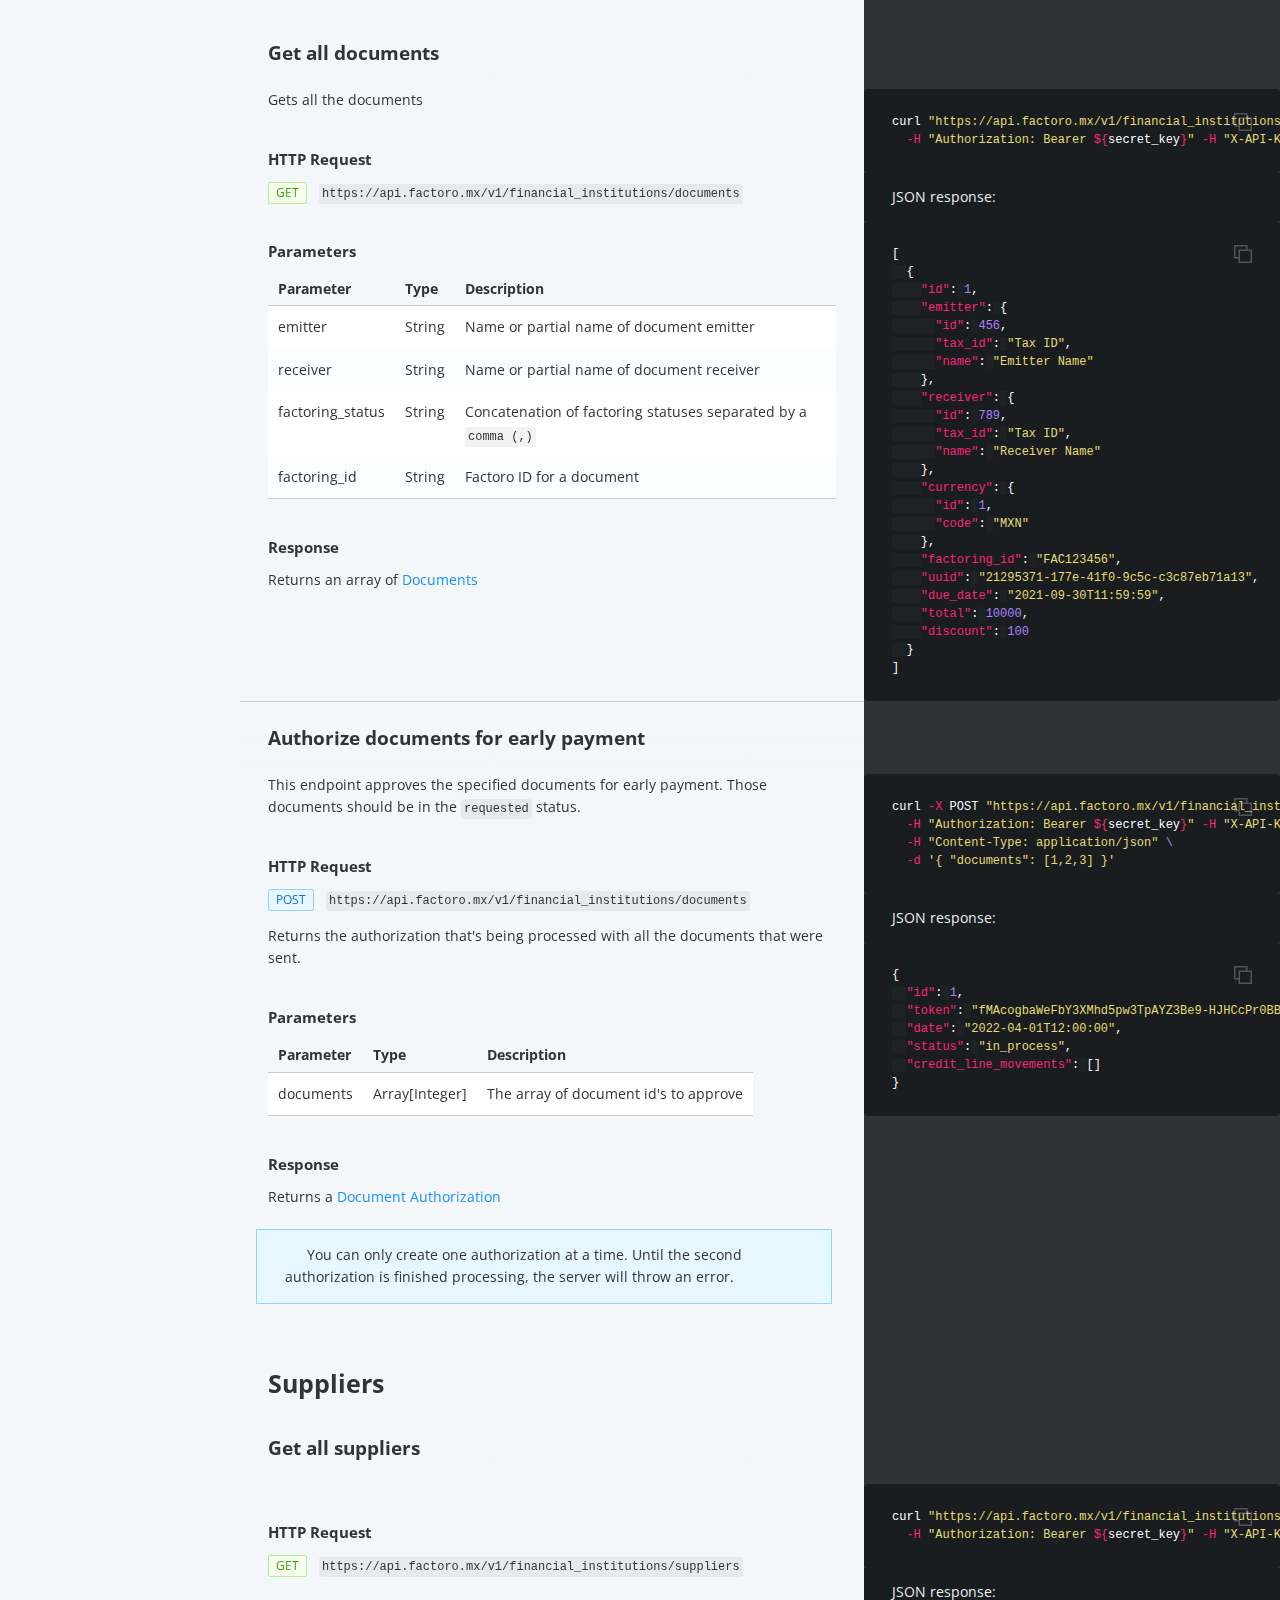
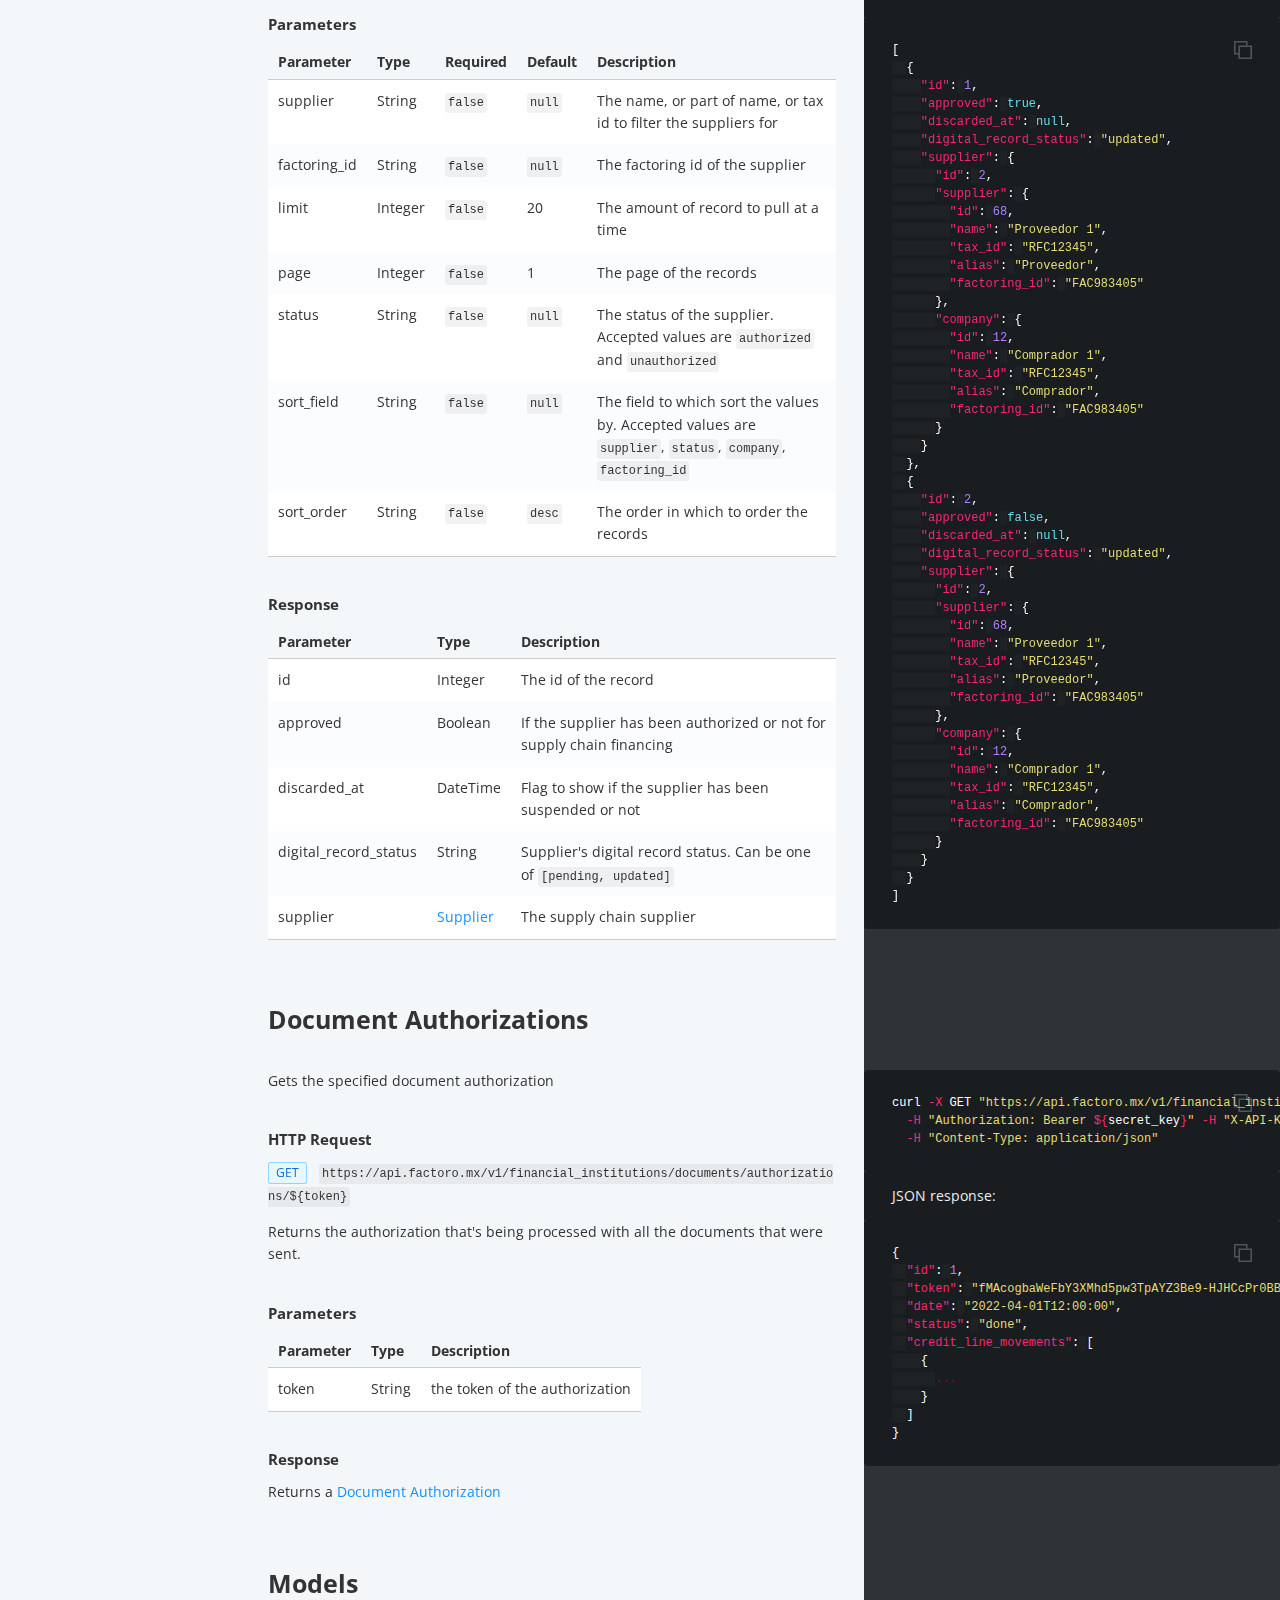
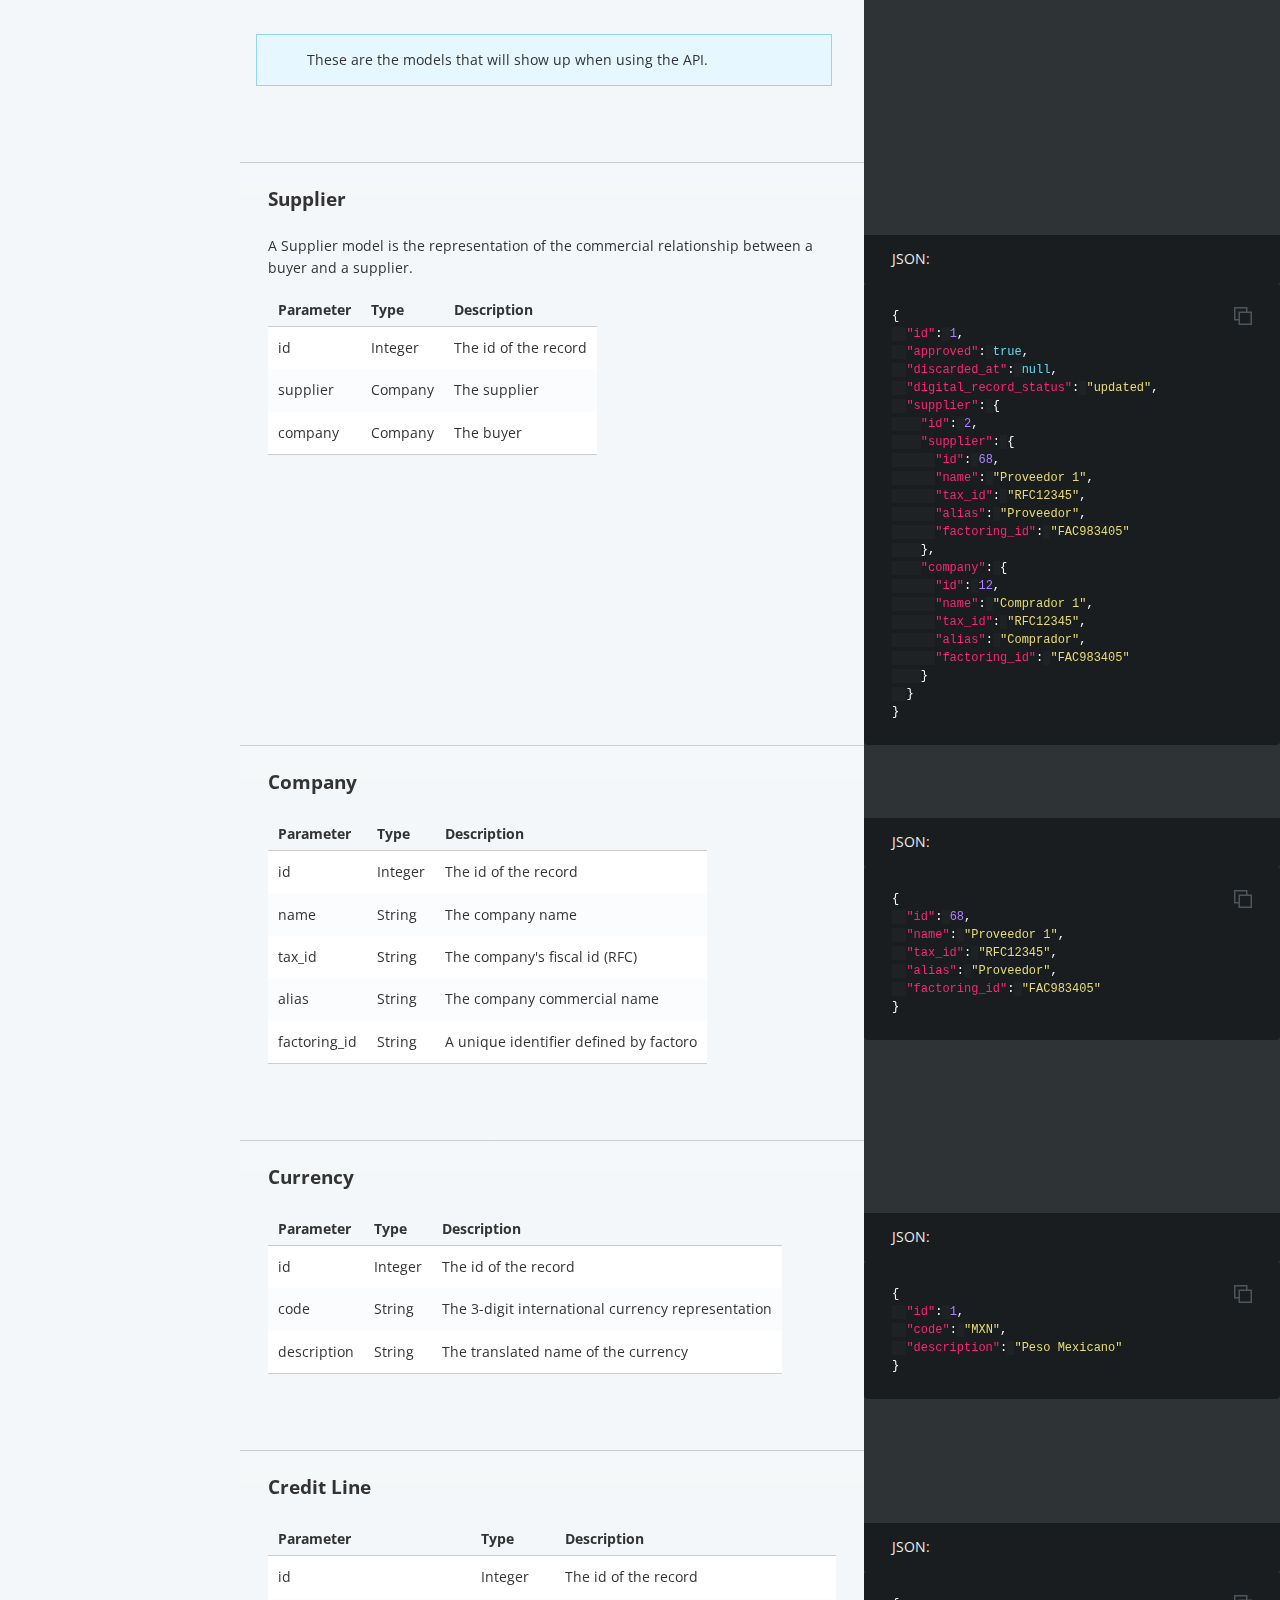
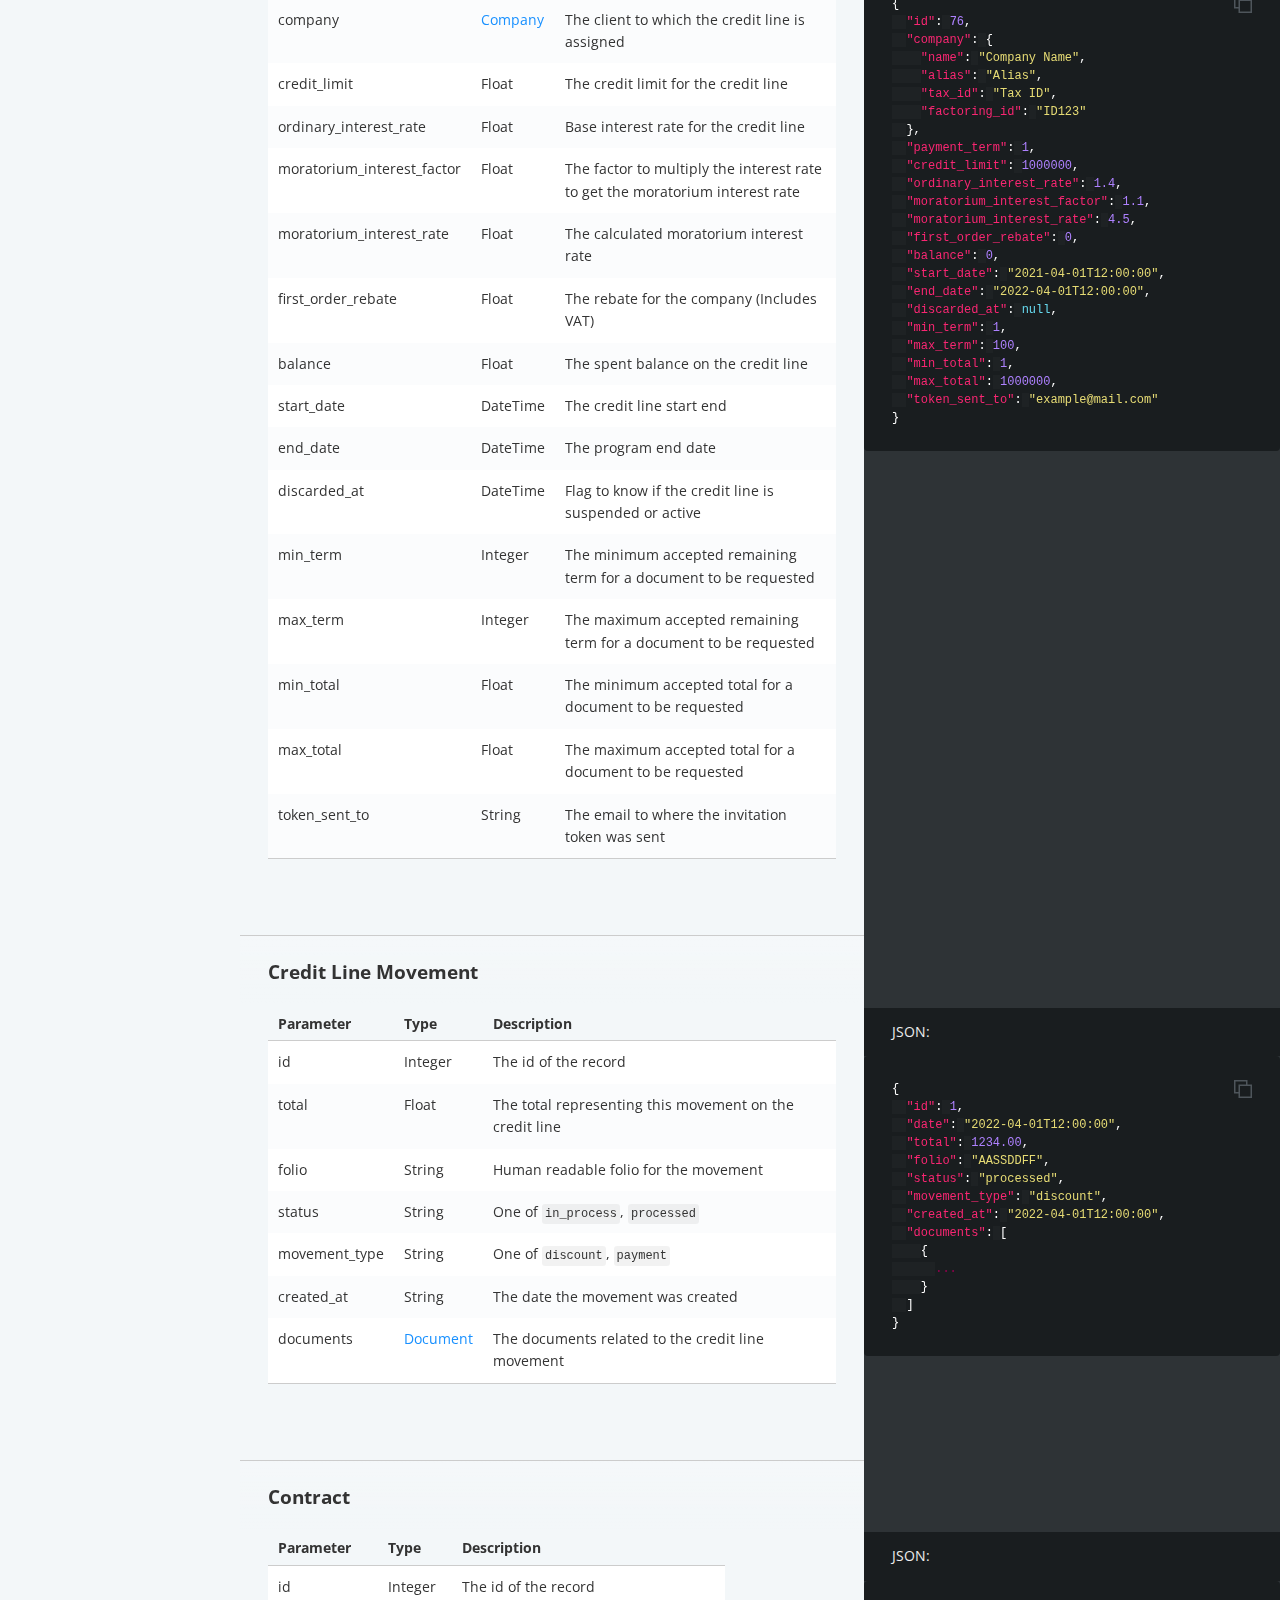
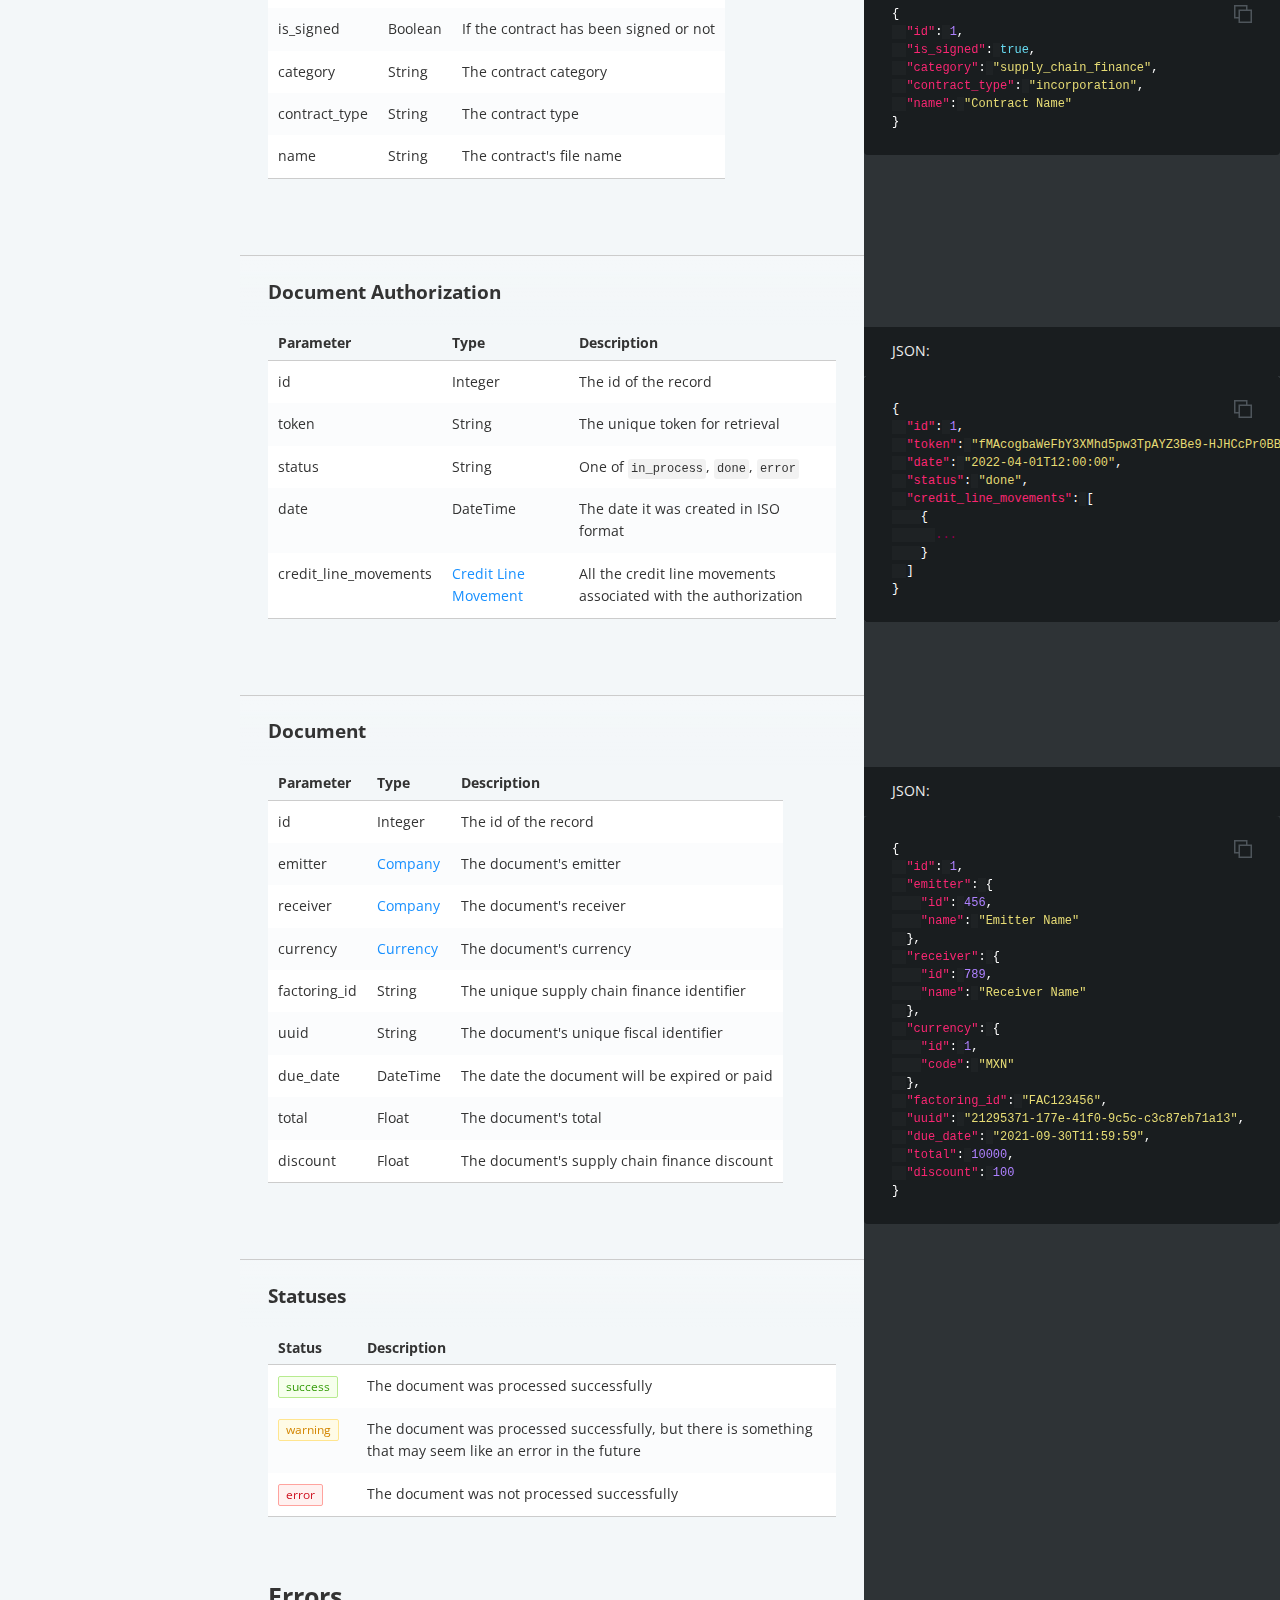
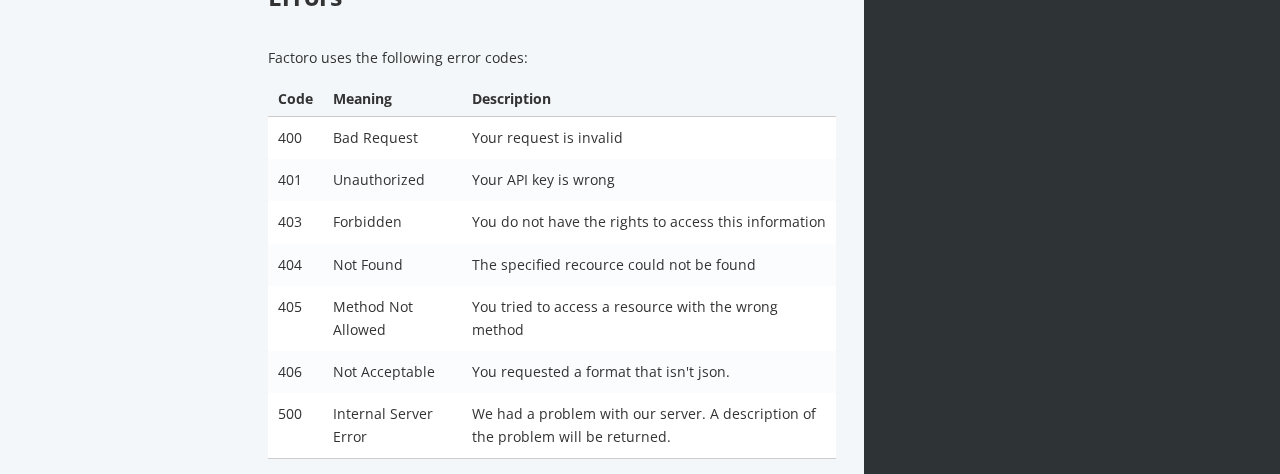
==== commit 2d08fe6d: "deploy: edf10be0f009f9e269d02cd6825f0ac38791a8aa" ====
--- a/index.html
+++ b/index.html
@@ -316,6 +316,9 @@
             <a href="#about-this-api" class="toc-h1 toc-link" data-title="About this API">About this API</a>
           </li>
           <li>
+            <a href="#sandbox" class="toc-h1 toc-link" data-title="Sandbox">Sandbox</a>
+          </li>
+          <li>
             <a href="#authentication" class="toc-h1 toc-link" data-title="Authentication">Authentication</a>
           </li>
           <li>
@@ -444,6 +447,10 @@
 Each action that does, will have it in the description.</p>
 
 <p>We broke down information result into Models, to maintain a simpler and cleaner looking documentation. You can see our models <a class="link" href="#models">here</a>.</p>
+<h1 id='sandbox'>Sandbox</h1>
+<p>The endpoints are the same in both Sandbox and Production environments. The only thing that changes is the base URI.</p>
+
+<p>To use the API in Sandbox mode, replace the base url with <code>https://sandbox-api.factoro.mx</code>.</p>
 <h1 id='authentication'>Authentication</h1>
 <blockquote>
 <p>To authorize, use this code:</p>
